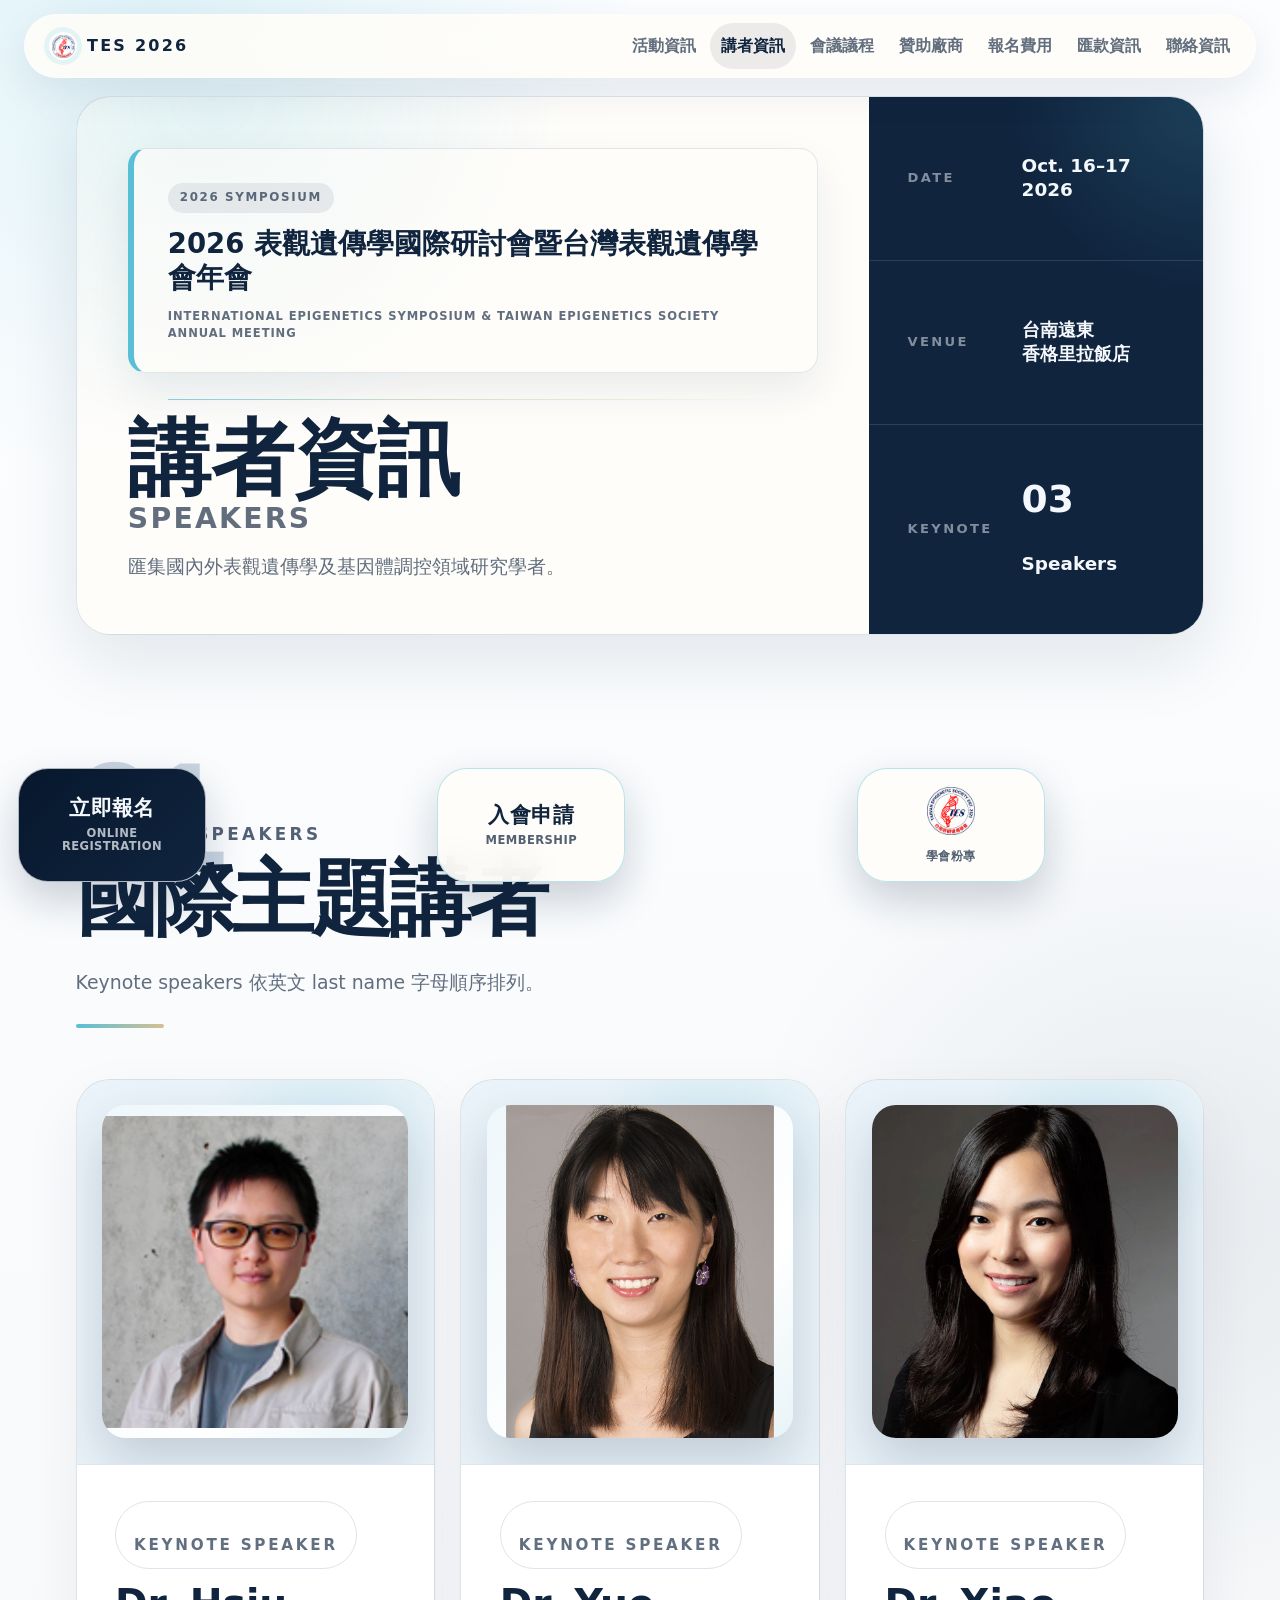
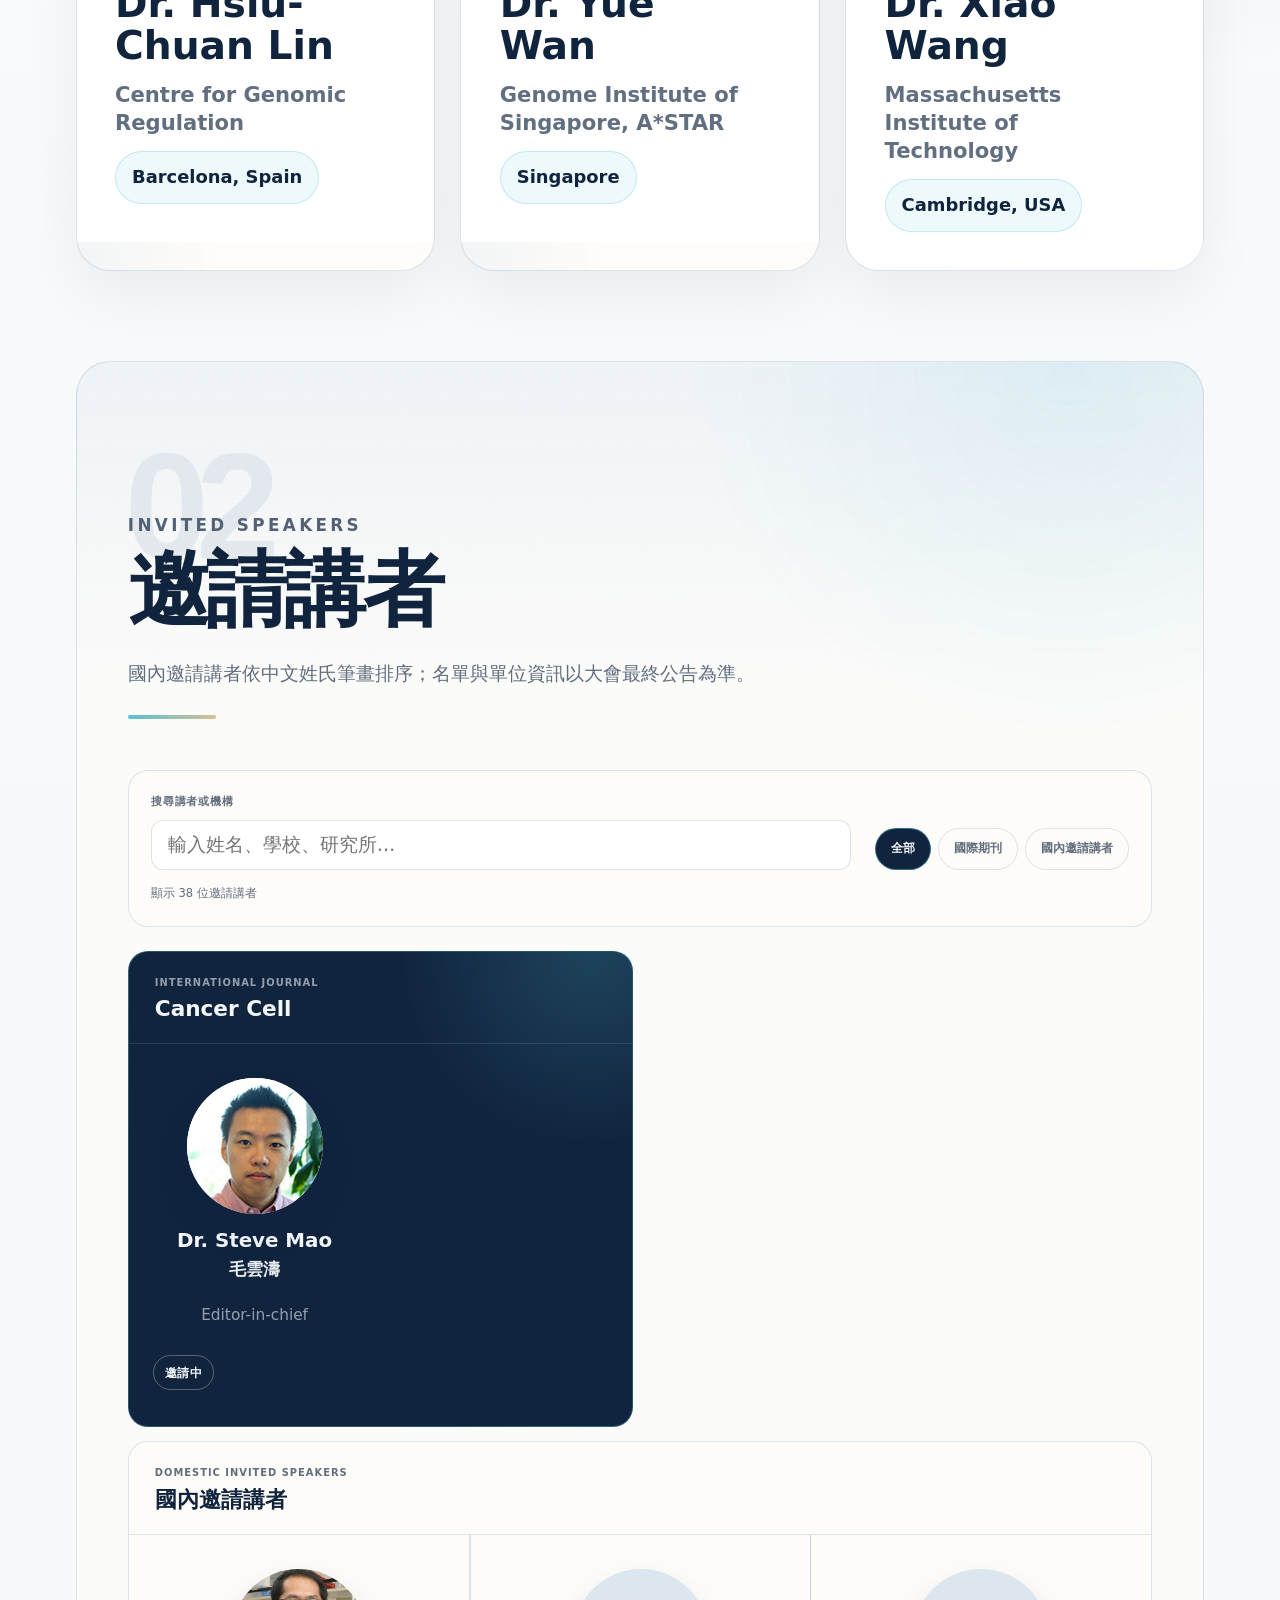
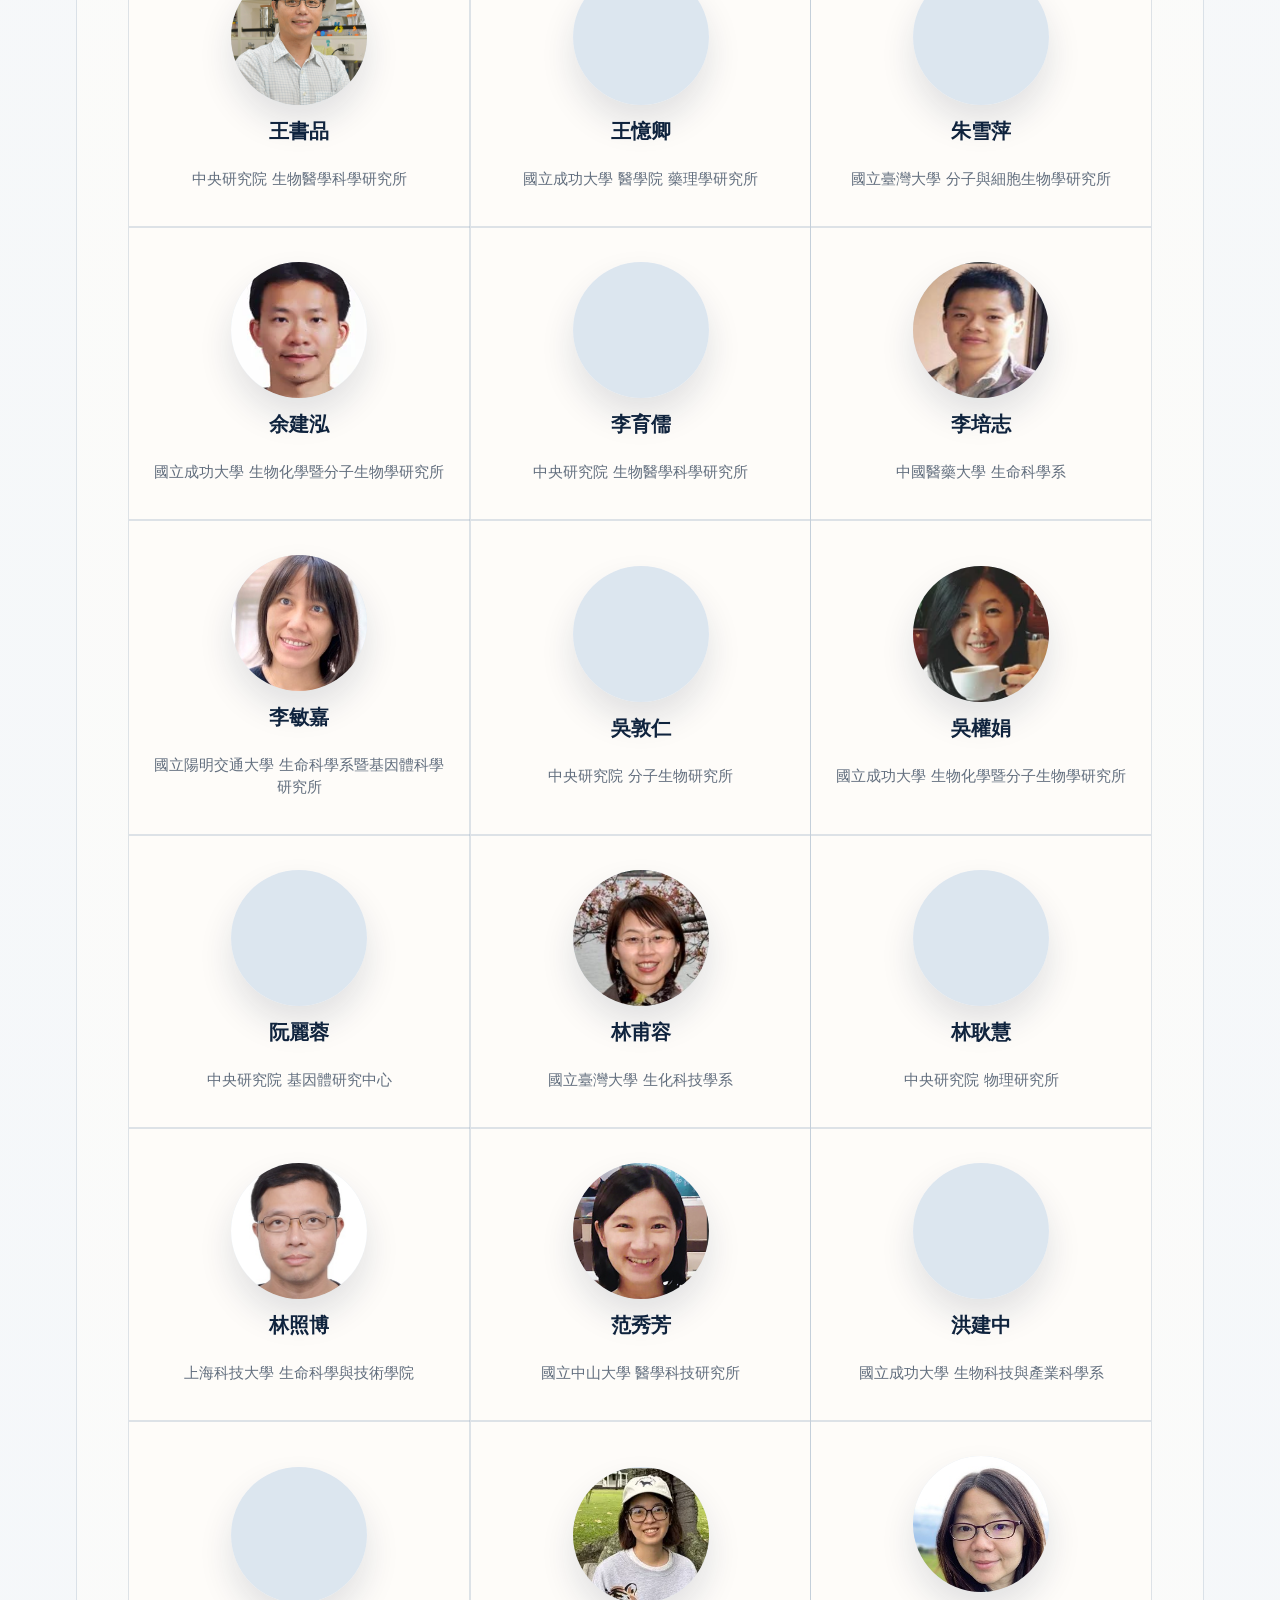
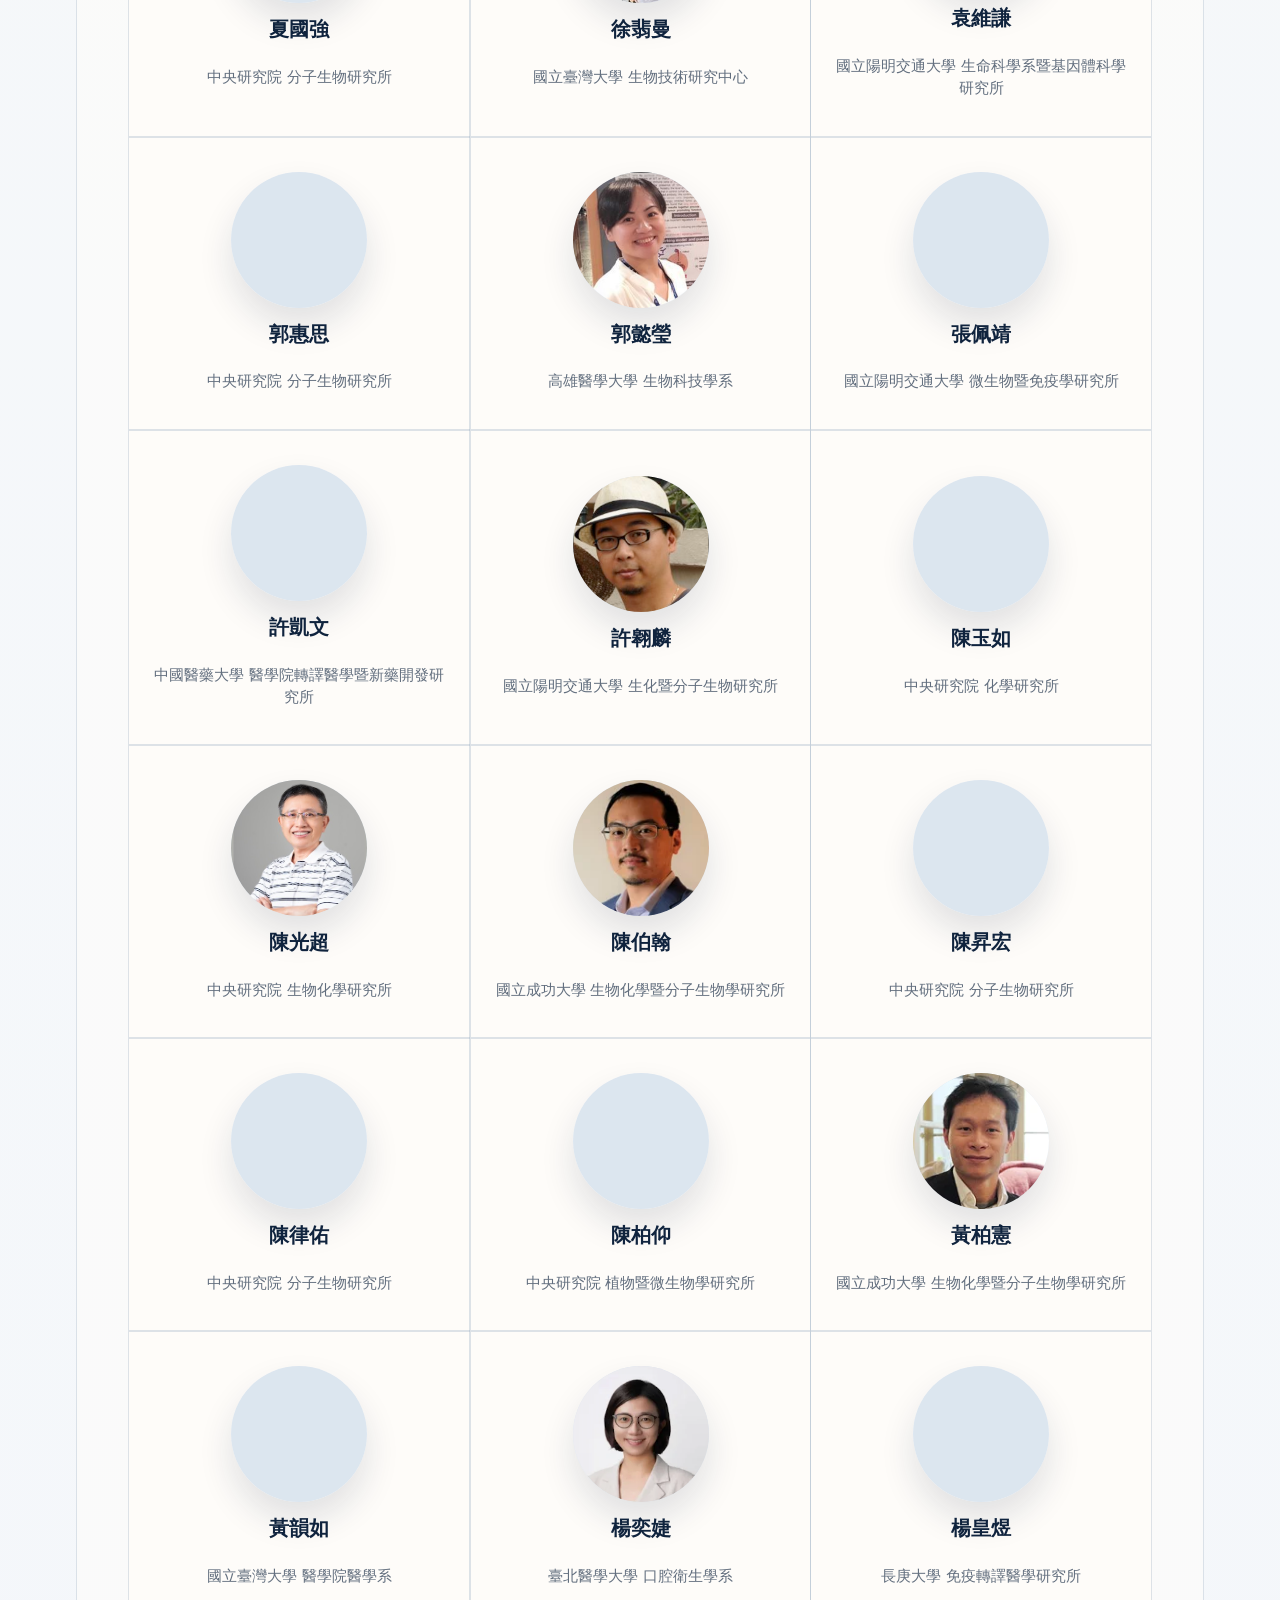
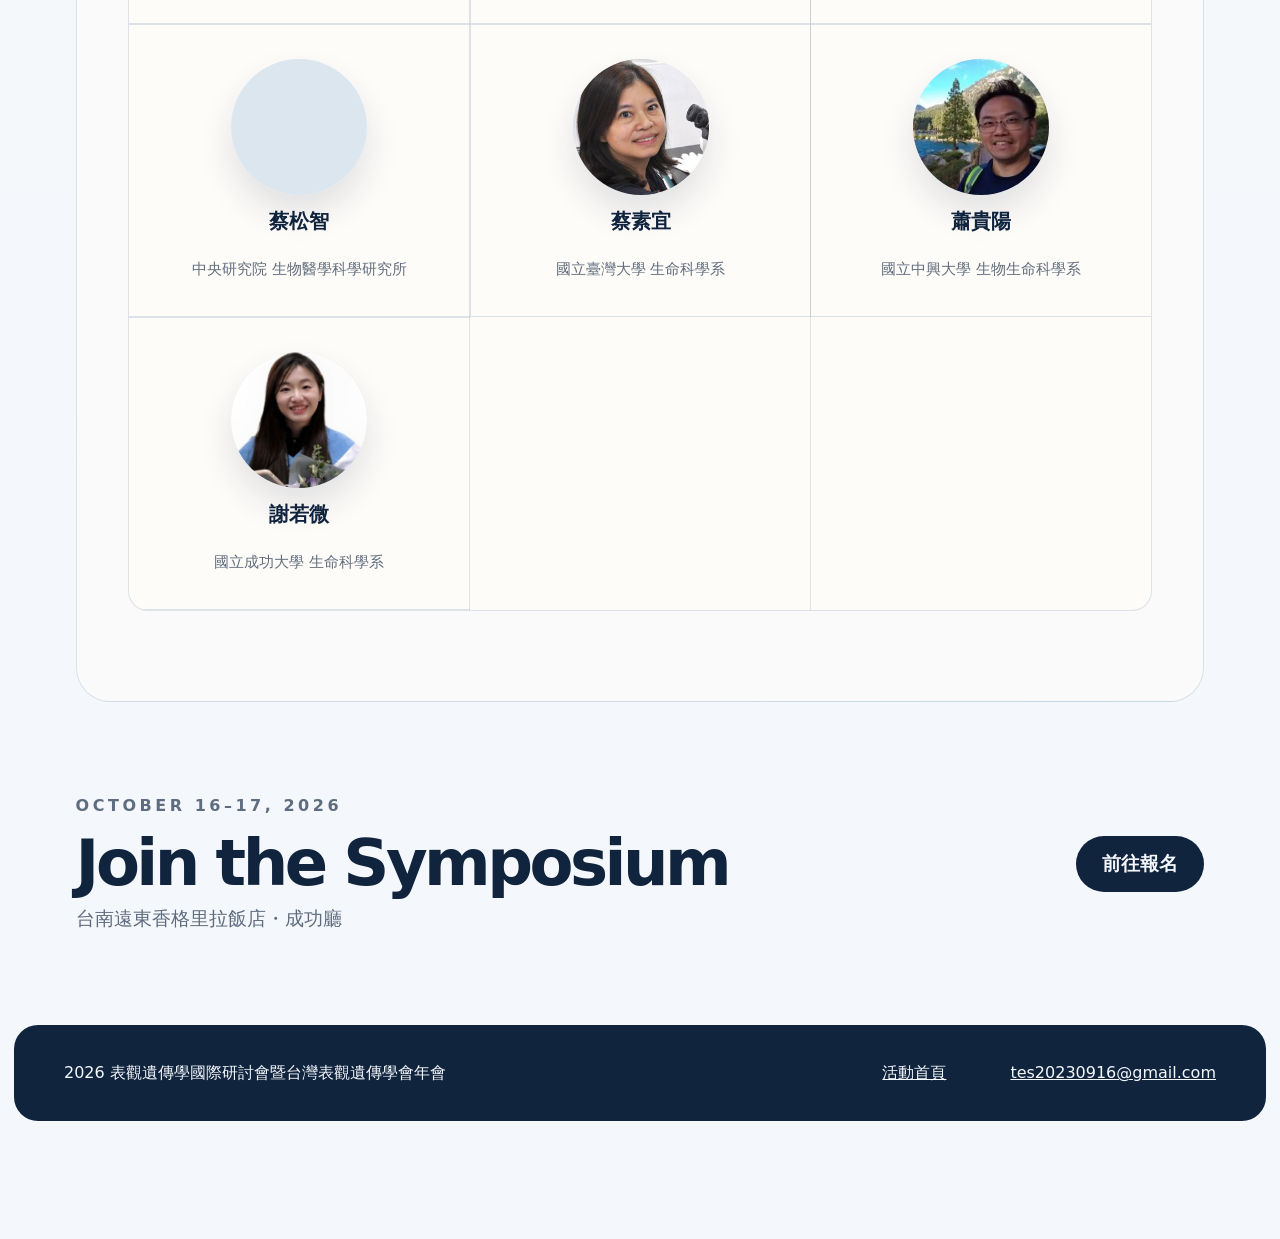
==== speakers.html @ ac3e4814 "Update symposium website content and navigation" ====
<!doctype html>
<html lang="zh-Hant">
  <head>
    <meta charset="utf-8">
    <meta name="viewport" content="width=device-width, initial-scale=1.0">
    <title>講者資訊｜2026 表觀遺傳學國際研討會</title>
    <meta name="description" content="2026 表觀遺傳學國際研討會暨台灣表觀遺傳學會年會 Keynote Speakers 與 Invited Speakers 名單。">
    <link rel="icon" type="image/png" href="assets/favicon.png">
    <link rel="stylesheet" href="styles.css?v=20260715-keynote-headroom">
  </head>
  <body class="speakers-page">
    <a class="skip-link" href="#mainContent">跳至主要內容</a>
    <header class="site-header">
      <a class="brand" href="index.html#home" aria-label="回到活動首頁">TES 2026</a>
      <button class="nav-toggle" type="button" aria-expanded="false" aria-controls="mainNav" aria-label="開啟導覽選單">選單</button>
      <nav class="main-nav" id="mainNav" aria-label="主要導覽">
        <a href="index.html#about">活動資訊</a>
        <a class="current-page" href="speakers.html" aria-current="page">講者資訊</a>
        <a href="index.html#program">會議議程</a>
        <a href="index.html#sponsors">贊助廠商</a>
        <a href="index.html#registration">報名費用</a>
        <a href="index.html#payment">匯款資訊</a>
        <a href="index.html#contact">聯絡資訊</a>
      </nav>
    </header>

    <nav class="floating-actions" aria-label="快速報名操作">
      <a class="floating-action primary" href="index.html#registrationForm">
        <span>立即報名</span>
        <small>Online Registration</small>
      </a>
      <a class="floating-action secondary" href="https://docs.google.com/forms/d/e/1FAIpQLScxBQUKGVQQGh0IkMHBp9uGEyiG6bbuo1hC9bVeczIrFh-U7w/viewform" target="_blank" rel="noopener noreferrer" data-open-new-page>
        <span>入會申請</span>
        <small>Membership</small>
      </a>
      <a class="floating-action logo-action" href="https://www.facebook.com/Epigenetics.and.Chromatin/" target="_blank" rel="noopener noreferrer" aria-label="前往台灣表觀遺傳學會 Facebook" data-open-new-page>
        <img src="assets/logos/tes-society-logo.png" alt="" loading="lazy" decoding="async">
        <small>學會粉專</small>
      </a>
    </nav>

    <main id="mainContent">
      <section class="speakers-hero">
        <div class="speakers-hero-title">
          <div class="speakers-event-name">
            <span class="event-year">2026 Symposium</span>
            <strong>2026 表觀遺傳學國際研討會暨台灣表觀遺傳學會年會</strong>
            <span class="event-english">International Epigenetics Symposium & Taiwan Epigenetics Society Annual Meeting</span>
          </div>
          <h1>講者資訊 <span>Speakers</span></h1>
          <p>匯集國內外表觀遺傳學及基因體調控領域研究學者。</p>
        </div>
        <dl class="speakers-hero-facts">
          <div>
            <dt>Date</dt>
            <dd>Oct. 16–17<br>2026</dd>
          </div>
          <div>
            <dt>Venue</dt>
            <dd>台南遠東<br>香格里拉飯店</dd>
          </div>
          <div>
            <dt>Keynote</dt>
            <dd><strong>03</strong><br>Speakers</dd>
          </div>
        </dl>
      </section>

      <section class="section keynote-section">
        <div class="section-heading" data-section="01">
          <p class="eyebrow">Keynote Speakers</p>
          <h2>國際主題講者</h2>
          <p>Keynote speakers 依英文 last name 字母順序排列。</p>
        </div>
        <div class="keynote-speaker-grid">
          <article class="keynote-speaker-card">
            <div class="keynote-speaker-visual">
              <span class="keynote-number">01</span>
              <span class="keynote-portrait">
                <img src="assets/speakers/hsiu-chuan-lin-crop.png" alt="Dr. Hsiu-Chuan Lin" loading="lazy" decoding="async" style="--avatar-position: 50% 50%; --avatar-zoom: 1; --avatar-shift-x: 0%; --avatar-shift-y: 0%;">
              </span>
            </div>
            <div class="speaker-card-content">
              <span class="speaker-type">Keynote Speaker</span>
              <h3 class="keynote-name"><span>Dr. Hsiu-Chuan Lin</span></h3>
              <p>Centre for Genomic Regulation</p>
              <span>Barcelona, Spain</span>
            </div>
          </article>
          <article class="keynote-speaker-card">
            <div class="keynote-speaker-visual">
              <span class="keynote-number">02</span>
              <span class="keynote-portrait">
                <img src="assets/speakers/wan-yue.png" alt="Dr. Yue Wan" loading="lazy" decoding="async" style="--avatar-position: 50% 42%; --avatar-zoom: 1.08; --avatar-shift-x: 0%; --avatar-shift-y: 0%;">
              </span>
            </div>
            <div class="speaker-card-content">
              <span class="speaker-type">Keynote Speaker</span>
              <h3 class="keynote-name"><span>Dr. Yue Wan</span></h3>
              <p>Genome Institute of Singapore, A*STAR</p>
              <span>Singapore</span>
            </div>
          </article>
          <article class="keynote-speaker-card">
            <div class="keynote-speaker-visual">
              <span class="keynote-number">03</span>
              <span class="keynote-portrait">
                <img src="assets/speakers/xiao-wang.png" alt="Dr. Xiao Wang" loading="lazy" decoding="async" style="--avatar-position: 50% 42%; --avatar-zoom: 1.1; --avatar-shift-x: 0%; --avatar-shift-y: 0%;">
              </span>
            </div>
            <div class="speaker-card-content">
              <span class="speaker-type">Keynote Speaker</span>
              <h3 class="keynote-name"><span>Dr. Xiao Wang</span></h3>
              <p>Massachusetts Institute of Technology</p>
              <span>Cambridge, USA</span>
            </div>
          </article>
        </div>
      </section>

      <section class="section invited-section">
        <div class="section-heading" data-section="02">
          <p class="eyebrow">Invited Speakers</p>
          <h2>邀請講者</h2>
          <p>國內邀請講者依中文姓氏筆畫排序；名單與單位資訊以大會最終公告為準。</p>
        </div>
        <div class="speaker-directory-tools">
          <label class="speaker-search">
            <span>搜尋講者或機構</span>
            <input type="search" id="speakerSearch" placeholder="輸入姓名、學校、研究所…" autocomplete="off">
          </label>
          <div class="speaker-filters" role="group" aria-label="依講者類型篩選">
            <button type="button" class="active" data-speaker-filter="all" aria-pressed="true">全部</button>
            <button type="button" data-speaker-filter="journal" aria-pressed="false">國際期刊</button>
            <button type="button" data-speaker-filter="domestic" aria-pressed="false">國內邀請講者</button>
          </div>
          <p class="speaker-results" id="speakerResults" role="status" aria-live="polite"></p>
        </div>
        <div class="speaker-directory" id="speakerDirectory">
          <article class="speaker-group speaker-group-featured" data-speaker-category="journal">
            <header><p>International Journal</p><h3>Cancer Cell</h3></header>
            <div class="speaker-directory-list">
              <div data-photo="assets/speakers/steve-mao.jpeg" data-photo-position="50% 40%" data-photo-zoom="1.12" data-photo-shift-x="0%" data-photo-shift-y="6%"><strong>Dr. Steve Mao<small>毛雲濤</small></strong><span>Editor-in-chief</span><em>邀請中</em></div>
            </div>
          </article>
          <article class="speaker-group speaker-group-wide domestic-speaker-group" data-speaker-category="domestic">
            <header><p>Domestic Invited Speakers</p><h3>國內邀請講者</h3></header>
            <div class="speaker-directory-list">
              <div data-photo="assets/speakers/wang-shu-pin.jpeg" data-photo-position="53% 50%" data-photo-zoom="1.82" data-photo-shift-x="1%" data-photo-shift-y="15%"><strong>王書品</strong><span>中央研究院 生物醫學科學研究所</span></div>
              <div data-photo="assets/speakers/wang-yi-ching.jpeg" data-photo-position="50% 40%" data-photo-zoom="1.25" data-photo-shift-x="0%" data-photo-shift-y="4%"><strong>王憶卿</strong><span>國立成功大學 醫學院 藥理學研究所</span></div>
              <div data-photo="assets/speakers/chu-hsueh-ping-crop.png" data-photo-position="50% 50%" data-photo-zoom="1" data-photo-shift-x="0%" data-photo-shift-y="0%"><strong>朱雪萍</strong><span>國立臺灣大學 分子與細胞生物學研究所</span></div>
              <div data-photo="assets/speakers/yu-chien-hung-crop.png" data-photo-position="50% 50%" data-photo-zoom="1.15" data-photo-shift-x="0%" data-photo-shift-y="0%"><strong>余建泓</strong><span>國立成功大學 生物化學暨分子生物學研究所</span></div>
              <div data-photo="assets/speakers/li-yu-ju.jpeg" data-photo-position="50% 46%" data-photo-zoom="1.08" data-photo-shift-x="0%" data-photo-shift-y="5%"><strong>李育儒</strong><span>中央研究院 生物醫學科學研究所</span></div>
              <div data-photo="assets/speakers/li-pei-chih-crop.png" data-photo-position="50% 50%" data-photo-zoom="1" data-photo-shift-x="0%" data-photo-shift-y="0%"><strong>李培志</strong><span>中國醫藥大學 生命科學系</span></div>
              <div data-photo="assets/speakers/li-min-chia.jpeg" data-photo-position="50% 43%" data-photo-zoom="1.12" data-photo-shift-x="0%" data-photo-shift-y="6%"><strong>李敏嘉</strong><span>國立陽明交通大學 生命科學系暨基因體科學研究所</span></div>
              <div data-photo="assets/speakers/wu-dunren.jpg" data-photo-position="47% 43%" data-photo-zoom="1.4" data-photo-shift-x="-2%" data-photo-shift-y="1%"><strong>吳敦仁</strong><span>中央研究院 分子生物研究所</span></div>
              <div data-photo="assets/speakers/wu-chuan-chuan.webp" data-photo-position="50% 42%" data-photo-zoom="1.16" data-photo-shift-x="0%" data-photo-shift-y="8%"><strong>吳權娟</strong><span>國立成功大學 生物化學暨分子生物學研究所</span></div>
              <div data-photo="assets/speakers/juan-li-jung.jpeg" data-photo-position="47% 31%" data-photo-zoom="1.55" data-photo-shift-x="1%" data-photo-shift-y="16%"><strong>阮麗蓉</strong><span>中央研究院 基因體研究中心</span></div>
              <div data-photo="assets/speakers/lin-fu-jung.png" data-photo-position="50% 39%" data-photo-zoom="1.16" data-photo-shift-x="0%" data-photo-shift-y="8%"><strong>林甫容</strong><span>國立臺灣大學 生化科技學系</span></div>
              <div data-photo="assets/speakers/lin-keng-hui.png" data-photo-position="54% 47%" data-photo-zoom="1.45" data-photo-shift-x="-2%" data-photo-shift-y="6%"><strong>林耿慧</strong><span>中央研究院 物理研究所</span></div>
              <div data-photo="assets/speakers/lin-chao-po.jpeg" data-photo-position="50% 28%" data-photo-zoom="1.06" data-photo-shift-x="0%" data-photo-shift-y="0%"><strong>林照博</strong><span>上海科技大學 生命科學與技術學院</span></div>
              <div data-photo="assets/speakers/fan-hsiu-fang-crop.png" data-photo-position="50% 50%" data-photo-zoom="1" data-photo-shift-x="0%" data-photo-shift-y="0%"><strong>范秀芳</strong><span>國立中山大學 醫學科技研究所</span></div>
              <div data-photo="assets/speakers/hung-chien-chung-crop.png" data-photo-position="50% 50%" data-photo-zoom="1" data-photo-shift-x="0%" data-photo-shift-y="0%"><strong>洪建中</strong><span>國立成功大學 生物科技與產業科學系</span></div>
              <div data-photo="assets/speakers/hsia-gwo-chiang.jpg" data-photo-position="44% 40%" data-photo-zoom="1.46" data-photo-shift-x="-3%" data-photo-shift-y="2%"><strong>夏國強</strong><span>中央研究院 分子生物研究所</span></div>
              <div data-photo="assets/speakers/hsu-fei-man.webp" data-photo-position="50% 35%" data-photo-zoom="1.22" data-photo-shift-x="0%" data-photo-shift-y="12%"><strong>徐翡曼</strong><span>國立臺灣大學 生物技術研究中心</span></div>
              <div data-photo="assets/speakers/yuan-wei-chien.jpeg" data-photo-position="50% 43%" data-photo-zoom="1.02" data-photo-shift-x="0%" data-photo-shift-y="0%"><strong>袁維謙</strong><span>國立陽明交通大學 生命科學系暨基因體科學研究所</span></div>
              <div data-photo="assets/speakers/kuo-huei-shu.jpg" data-photo-position="49% 41%" data-photo-zoom="1.5" data-photo-shift-x="-1%" data-photo-shift-y="2%"><strong>郭惠思</strong><span>中央研究院 分子生物研究所</span></div>
              <div data-photo="assets/speakers/kuo-yi-ying-crop.png" data-photo-position="50% 50%" data-photo-zoom="1" data-photo-shift-x="0%" data-photo-shift-y="0%"><strong>郭懿瑩</strong><span>高雄醫學大學 生物科技學系</span></div>
              <div data-photo="assets/speakers/chang-pei-ching-crop.png" data-photo-position="50% 50%" data-photo-zoom="1" data-photo-shift-x="0%" data-photo-shift-y="0%"><strong>張佩靖</strong><span>國立陽明交通大學 微生物暨免疫學研究所</span></div>
              <div data-photo="assets/speakers/hsu-kai-wen-crop.png" data-photo-position="50% 50%" data-photo-zoom="1" data-photo-shift-x="0%" data-photo-shift-y="0%"><strong>許凱文</strong><span>中國醫藥大學 醫學院轉譯醫學暨新藥開發研究所</span></div>
              <div data-photo="assets/speakers/hsu-ao-lin-crop.png" data-photo-position="50% 50%" data-photo-zoom="1" data-photo-shift-x="0%" data-photo-shift-y="0%"><strong>許翱麟</strong><span>國立陽明交通大學 生化暨分子生物研究所</span></div>
              <div data-photo="assets/speakers/chen-yu-ju-crop.png" data-photo-position="50% 50%" data-photo-zoom="1.12" data-photo-shift-x="0%" data-photo-shift-y="0%"><strong>陳玉如</strong><span>中央研究院 化學研究所</span></div>
              <div data-photo="assets/speakers/chen-kuang-chao-avatar.jpeg" data-photo-position="50% 50%" data-photo-zoom="1.45" data-photo-shift-x="0%" data-photo-shift-y="18%"><strong>陳光超</strong><span>中央研究院 生物化學研究所</span></div>
              <div data-photo="assets/speakers/chen-po-han-crop.png" data-photo-position="50% 50%" data-photo-zoom="1" data-photo-shift-x="0%" data-photo-shift-y="0%"><strong>陳伯翰</strong><span>國立成功大學 生物化學暨分子生物學研究所</span></div>
              <div data-photo="assets/speakers/chen-sheng-hong.jpg" data-photo-position="50% 50%" data-photo-zoom="1.42" data-photo-shift-x="0%" data-photo-shift-y="-10%"><strong>陳昇宏</strong><span>中央研究院 分子生物研究所</span></div>
              <div data-photo="assets/speakers/chen-liu-yow.jpg" data-photo-position="64% 42%" data-photo-zoom="1.6" data-photo-shift-x="0%" data-photo-shift-y="2%"><strong>陳律佑</strong><span>中央研究院 分子生物研究所</span></div>
              <div data-photo="assets/speakers/chen-po-yang.jpeg" data-photo-position="50% 44%" data-photo-zoom="1.12" data-photo-shift-x="0%" data-photo-shift-y="5%"><strong>陳柏仰</strong><span>中央研究院 植物暨微生物學研究所</span></div>
              <div data-photo="assets/speakers/huang-po-hsien-crop.png" data-photo-position="50% 50%" data-photo-zoom="1" data-photo-shift-x="0%" data-photo-shift-y="0%"><strong>黃柏憲</strong><span>國立成功大學 生物化學暨分子生物學研究所</span></div>
              <div data-photo="assets/speakers/huang-yun-ru.jpeg" data-photo-position="50% 43%" data-photo-zoom="1.32" data-photo-shift-x="0%" data-photo-shift-y="5%"><strong>黃韻如</strong><span>國立臺灣大學 醫學院醫學系</span></div>
              <div data-photo="assets/speakers/yang-yi-chieh-crop.png" data-photo-position="50% 50%" data-photo-zoom="1" data-photo-shift-x="0%" data-photo-shift-y="0%"><strong>楊奕婕</strong><span>臺北醫學大學 口腔衛生學系</span></div>
              <div data-photo="assets/speakers/yang-huang-yu-crop.png" data-photo-position="50% 50%" data-photo-zoom="1" data-photo-shift-x="0%" data-photo-shift-y="0%"><strong>楊皇煜</strong><span>長庚大學 免疫轉譯醫學研究所</span></div>
              <div data-photo="assets/speakers/tsai-sung-chih.jpeg" data-photo-position="50% 50%" data-photo-zoom="1.14" data-photo-shift-x="0%" data-photo-shift-y="0%"><strong>蔡松智</strong><span>中央研究院 生物醫學科學研究所</span></div>
              <div data-photo="assets/speakers/tsai-su-i.jpeg" data-photo-position="42% 38%" data-photo-zoom="1.28" data-photo-shift-x="5%" data-photo-shift-y="8%"><strong>蔡素宜</strong><span>國立臺灣大學 生命科學系</span></div>
              <div data-photo="assets/speakers/hsiao-kuei-yang.avif" data-photo-position="50% 50%" data-photo-zoom="1.14" data-photo-shift-x="0%" data-photo-shift-y="0%"><strong>蕭貴陽</strong><span>國立中興大學 生物生命科學系</span></div>
              <div data-photo="assets/speakers/hsieh-jo-wei.png" data-photo-position="50% 42%" data-photo-zoom="1.08" data-photo-shift-x="0%" data-photo-shift-y="0%"><strong>謝若微</strong><span>國立成功大學 生命科學系</span></div>
            </div>
          </article>
        </div>
      </section>

      <section class="speakers-cta">
        <div>
          <p class="eyebrow">October 16–17, 2026</p>
          <h2>Join the Symposium</h2>
          <p>台南遠東香格里拉飯店・成功廳</p>
        </div>
        <a class="button" href="index.html#register">前往報名</a>
      </section>

</main>

    <button class="back-to-top" type="button" aria-label="回到頁面頂端" title="回到頂端">
      <span aria-hidden="true">↑</span>
    </button>

    <footer class="site-footer">
      <p>2026 表觀遺傳學國際研討會暨台灣表觀遺傳學會年會</p>
      <div>
        <a href="index.html">活動首頁</a>
        <a href="mailto:tes20230916@gmail.com">tes20230916@gmail.com</a>
      </div>
    </footer>
    <script src="script.js?v=20260710-home-entry-top"></script>
  </body>
</html>
---- styles.css ----
:root {
  color-scheme: light;
  --ink: #10243e;
  --sand: #e8eef5;
  --mist: #d7e1ec;
  --paper: #f4f7fb;
  --surface: #ffffff;
  --white: #fff;
  --muted: rgba(16, 36, 62, 0.66);
  --line: rgba(16, 36, 62, 0.13);
  --soft-line: rgba(133, 158, 184, 0.28);
  --cyan: #58bfd6;
  --gold: #8fb6c8;
  --shadow: 0 24px 70px rgba(16, 36, 62, 0.1);
  --radius-lg: 34px;
  --radius-md: 22px;
  --page: min(1240px, calc(100% - 48px));
}

* {
  box-sizing: border-box;
}

html {
  scroll-behavior: smooth;
}

body {
  margin: 0;
  overflow-x: hidden;
  background:
    radial-gradient(circle at 12% 0%, rgba(88, 191, 214, 0.18), transparent 30rem),
    radial-gradient(circle at 92% 16%, rgba(16, 36, 62, 0.08), transparent 28rem),
    linear-gradient(180deg, #fbfdff 0%, #f6f8f9 34%, var(--paper) 100%);
  color: var(--ink);
  font-family: "Noto Sans TC", "PingFang TC", "Microsoft JhengHei", system-ui, sans-serif;
  font-size: clamp(1.08rem, 0.98vw, 1.18rem);
  line-height: 1.65;
}

.skip-link {
  position: fixed;
  top: 8px;
  left: 8px;
  z-index: 100;
  padding: 10px 16px;
  border-radius: 999px;
  background: var(--ink);
  color: var(--paper);
  font-weight: 800;
  text-decoration: none;
  transform: translateY(-150%);
}

.skip-link:focus {
  transform: translateY(0);
}

a {
  color: inherit;
}

a:focus-visible,
button:focus-visible,
input:focus-visible,
textarea:focus-visible {
  outline: 3px solid rgba(88, 191, 214, 0.48);
  outline-offset: 3px;
}

img {
  max-width: 100%;
}

h1,
h2,
h3,
h4,
p {
  margin-top: 0;
}

.site-header {
  position: sticky;
  top: 14px;
  z-index: 20;
  display: flex;
  align-items: center;
  justify-content: space-between;
  width: var(--page);
  min-height: 64px;
  margin: 14px auto 18px;
  padding: 0 14px 0 24px;
  border: 1px solid rgba(255, 253, 249, 0.82);
  border-radius: 999px;
  background: rgba(255, 253, 249, 0.86);
  box-shadow: 0 14px 38px rgba(16, 36, 62, 0.08);
  backdrop-filter: blur(20px);
}

.brand {
  display: inline-flex;
  align-items: center;
  gap: 10px;
  color: var(--ink);
  font-size: 0.9rem;
  font-weight: 900;
  letter-spacing: 0.14em;
  text-decoration: none;
}

.brand::before {
  width: 28px;
  height: 28px;
  border-radius: 50%;
  background: #fff url("assets/logos/tes-society-logo.png") center / 82% auto no-repeat;
  content: "";
  box-shadow: 0 0 0 5px rgba(88, 191, 214, 0.14);
}

.main-nav {
  display: flex;
  align-items: center;
  gap: 3px;
}

.main-nav a {
  padding: 9px 11px;
  border-radius: 999px;
  color: var(--muted);
  font-size: 0.82rem;
  font-weight: 700;
  text-decoration: none;
  transition: background 160ms ease, color 160ms ease;
}

.main-nav a:hover {
  background: rgba(88, 191, 214, 0.12);
  color: var(--ink);
}

.main-nav a.current-page,
.main-nav a.current-section {
  background: rgba(16, 36, 62, 0.08);
  color: var(--ink);
}

.main-nav a.nav-cta {
  padding-right: 18px;
  padding-left: 18px;
  background: var(--ink);
  color: var(--paper);
  box-shadow: inset 0 0 0 1px rgba(88, 191, 214, 0.18);
}

.nav-toggle {
  display: none;
}

.floating-actions {
  position: fixed;
  top: 50%;
  right: max(18px, env(safe-area-inset-right));
  z-index: 24;
  display: grid;
  gap: 12px;
  transform: translateY(-50%);
}

.floating-action {
  display: flex;
  width: 152px;
  min-height: 76px;
  padding: 15px 18px;
  border: 1px solid rgba(244, 247, 251, 0.7);
  border-radius: 24px;
  box-shadow: 0 18px 42px rgba(16, 36, 62, 0.2);
  flex-direction: column;
  justify-content: center;
  text-decoration: none;
  transition: transform 160ms ease, box-shadow 160ms ease, background 160ms ease;
}

.floating-action span {
  display: block;
  font-size: 1.18rem;
  font-weight: 900;
  letter-spacing: 0.02em;
  line-height: 1.15;
}

.floating-action small {
  display: block;
  margin-top: 5px;
  font-size: 0.62rem;
  font-weight: 800;
  letter-spacing: 0.1em;
  line-height: 1.2;
  text-transform: uppercase;
  opacity: 0.72;
}

.floating-action.primary {
  background: linear-gradient(135deg, #07182d, var(--ink));
  color: var(--paper);
}

.floating-action.secondary {
  border-color: rgba(88, 191, 214, 0.42);
  background: rgba(255, 253, 249, 0.92);
  color: var(--ink);
  backdrop-filter: blur(16px);
}

.floating-action.logo-action {
  align-items: center;
  min-height: 86px;
  border-color: rgba(88, 191, 214, 0.42);
  background: rgba(255, 253, 249, 0.94);
  color: var(--ink);
  backdrop-filter: blur(16px);
}

.floating-action.logo-action img {
  display: block;
  width: 48px;
  height: 48px;
  object-fit: contain;
}

.floating-action.logo-action small {
  margin-top: 7px;
  letter-spacing: 0.08em;
}

.floating-action:hover {
  box-shadow: 0 22px 54px rgba(16, 36, 62, 0.24);
  transform: translateX(-3px);
}

/* Readability scale for attendees: keep labels and supporting text comfortably legible. */
.brand {
  font-size: clamp(1rem, 0.95vw, 1.18rem);
}

.main-nav a {
  font-size: clamp(0.95rem, 0.86vw, 1.05rem);
}

.floating-action span {
  font-size: clamp(1.35rem, 1.35vw, 1.7rem);
}

.floating-action small {
  font-size: clamp(0.78rem, 0.78vw, 0.9rem);
}

.eyebrow,
.section-heading > p:last-child,
.event-copy p,
.venue-card p,
.fee-card p,
.bank-details p,
.transfer-instructions p,
.contact-identity p,
.form-section-note,
.payment-confirmation-note,
.speaker-card-content p,
.speaker-directory-list span,
.speaker-results,
.university-order-note {
  font-size: max(1rem, 1em);
}

.section-heading h2 {
  font-size: clamp(3.1rem, 5.6vw, 5.8rem);
}

.choice-card small,
.form-field span,
.inline-choices label,
.diet-choices label,
.position-choices label,
.speaker-search span,
.speaker-filters button,
.speaker-type,
.contact-people dt,
.contact-methods span {
  font-size: clamp(0.95rem, 0.82vw, 1.08rem);
}

.choice-card strong {
  font-size: clamp(1.55rem, 2vw, 2.15rem);
}

.form-field input,
.form-field textarea,
.speaker-search input {
  font-size: 1.05rem;
}

.keynote-speaker-card .speaker-card-content h3 {
  font-size: clamp(1.75rem, 2.35vw, 2.25rem);
}

.keynote-speaker-card .speaker-card-content h3 small {
  font-size: 0.72em;
}

.speaker-directory-list strong {
  font-size: clamp(1.25rem, 1.4vw, 1.55rem);
}

.back-to-top {
  position: fixed;
  right: 32px;
  bottom: 24px;
  z-index: 18;
  display: grid;
  width: 48px;
  height: 48px;
  padding: 0;
  border: 1px solid rgba(244, 247, 251, 0.62);
  border-radius: 50%;
  background: rgba(16, 36, 62, 0.92);
  box-shadow: 0 14px 36px rgba(16, 36, 62, 0.18);
  color: var(--paper);
  cursor: pointer;
  font: inherit;
  font-size: 1.25rem;
  place-items: center;
  opacity: 0;
  pointer-events: none;
  transform: translateY(12px);
  visibility: hidden;
  transition: opacity 160ms ease, transform 160ms ease, background 160ms ease, visibility 160ms;
}

.back-to-top:hover {
  background: #07182d;
}

.back-to-top.visible {
  opacity: 1;
  pointer-events: auto;
  transform: translateY(0);
  visibility: visible;
}

.hero {
  position: relative;
  width: min(1320px, calc(100% - 28px));
  margin: 0 auto;
  overflow: hidden;
  border-radius: var(--radius-lg);
  background: linear-gradient(135deg, var(--surface), var(--sand));
  box-shadow: var(--shadow);
}

.hero::after {
  position: absolute;
  inset: 0;
  border: 1px solid rgba(255, 253, 249, 0.54);
  border-radius: inherit;
  content: "";
  pointer-events: none;
}

.hero img {
  display: block;
  width: 100%;
  height: auto;
}

.event-strip {
  display: grid;
  grid-template-columns: 1.22fr 1fr 0.82fr;
  width: min(1180px, calc(100% - 48px));
  margin: 26px auto 0;
  overflow: hidden;
  border: 1px solid rgba(88, 191, 214, 0.22);
  border-radius: 28px;
  background:
    radial-gradient(circle at 100% 0%, rgba(88, 191, 214, 0.24), transparent 20rem),
    linear-gradient(135deg, #07182d, var(--ink));
  box-shadow: 0 22px 55px rgba(16, 36, 62, 0.16);
  backdrop-filter: blur(14px);
  color: var(--paper);
}

.event-strip div {
  min-height: 112px;
  padding: 25px 28px;
  border-left: 1px solid rgba(255, 253, 249, 0.16);
}

.event-strip div:first-child {
  border-left: 0;
}

.event-strip span,
.info-card > span {
  display: block;
  margin-bottom: 8px;
  color: var(--muted);
  font-size: 0.7rem;
  font-weight: 900;
  letter-spacing: 0.18em;
}

.event-strip span {
  color: rgba(88, 191, 214, 0.84);
}

.event-strip strong {
  display: block;
  font-size: 1rem;
  line-height: 1.55;
}

.section {
  width: var(--page);
  margin: 0 auto;
  padding: 126px 0;
  scroll-margin-top: 92px;
}

.intro-section {
  width: min(1760px, calc(100% - 32px));
  margin-top: 74px;
  padding: clamp(54px, 4vw, 78px) clamp(34px, 4vw, 72px);
  overflow: hidden;
  border: 1px solid rgba(88, 191, 214, 0.18);
  border-radius: var(--radius-lg);
  background:
    radial-gradient(circle at 88% 0%, rgba(88, 191, 214, 0.18), transparent 26rem),
    linear-gradient(135deg, #07182d 0%, var(--ink) 58%, #183455 100%);
  box-shadow: 0 26px 70px rgba(16, 36, 62, 0.15);
  color: var(--paper);
}

.intro-section .section-heading::before {
  color: rgba(88, 191, 214, 0.12);
}

.intro-section .eyebrow,
.intro-section .section-heading > p:last-child {
  color: rgba(244, 247, 251, 0.66);
}

.section-heading {
  position: relative;
  max-width: 850px;
  margin-bottom: 54px;
  padding-top: 22px;
}

.section-heading::after {
  display: block;
  width: 76px;
  height: 3px;
  margin-top: 22px;
  border-radius: 999px;
  background: linear-gradient(90deg, var(--cyan), rgba(200, 169, 106, 0.72));
  content: "";
}

.section-heading::before {
  position: absolute;
  top: -45px;
  left: -4px;
  z-index: -1;
  color: rgba(133, 158, 184, 0.48);
  content: attr(data-section);
  font-family: Arial, sans-serif;
  font-size: clamp(6rem, 13vw, 11rem);
  font-weight: 900;
  letter-spacing: -0.09em;
  line-height: 1;
}

.eyebrow {
  margin: 0 0 12px;
  color: var(--muted);
  font-size: 0.7rem;
  font-weight: 900;
  letter-spacing: 0.22em;
  text-transform: uppercase;
}

h1,
.section-heading h2,
.register-band h2 {
  margin-bottom: 18px;
  font-size: clamp(2.45rem, 5.2vw, 5.4rem);
  font-weight: 800;
  letter-spacing: -0.055em;
  line-height: 1.06;
}

.section-heading h2,
.register-band h2 {
  font-size: clamp(2.4rem, 4.7vw, 4.9rem);
}

.section-heading > p:last-child {
  max-width: 640px;
  color: var(--muted);
}

.about-layout {
  display: grid;
  grid-template-columns: minmax(0, 1.12fr) minmax(360px, 0.88fr);
  gap: clamp(22px, 2.2vw, 34px);
  align-items: stretch;
}

.organizer-only-layout {
  display: block;
}

.event-copy,
.institution-panel,
.venue-card {
  position: relative;
  overflow: hidden;
  border: 1px solid rgba(255, 255, 255, 0.18);
  border-radius: 30px;
}

.event-copy {
  display: flex;
  min-height: clamp(390px, 38vw, 520px);
  padding: clamp(34px, 4vw, 58px);
  background:
    radial-gradient(circle at 18% 18%, rgba(88, 191, 214, 0.16), transparent 15rem),
    linear-gradient(180deg, rgba(255, 255, 255, 0.08), rgba(255, 255, 255, 0.02)),
    rgba(255, 255, 255, 0.03);
  flex-direction: column;
  justify-content: center;
}

.event-copy::before {
  position: absolute;
  top: 28px;
  right: 32px;
  color: rgba(88, 191, 214, 0.2);
  content: "2026";
  font-family: Arial, sans-serif;
  font-size: clamp(5rem, 12vw, 10rem);
  font-weight: 900;
  letter-spacing: -0.1em;
  line-height: 0.8;
}

.event-copy > * {
  position: relative;
  z-index: 1;
}

.event-copy h1 {
  max-width: 980px;
  margin-bottom: 20px;
  color: var(--paper);
  font-size: clamp(3.2rem, 6.1vw, 5.25rem);
  letter-spacing: -0.072em;
  line-height: 0.98;
  text-wrap: balance;
}

.event-copy > p:last-child {
  max-width: 600px;
  margin: 0;
  color: rgba(244, 247, 251, 0.72);
  font-size: clamp(1rem, 1.25vw, 1.18rem);
  line-height: 1.6;
}

.event-copy-tags {
  display: flex;
  flex-wrap: wrap;
  gap: 8px;
  margin-top: 28px;
}

.event-copy-tags span {
  padding: 7px 12px;
  border: 1px solid rgba(88, 191, 214, 0.32);
  border-radius: 999px;
  background: rgba(255, 255, 255, 0.07);
  color: rgba(244, 247, 251, 0.78);
  font-size: 0.68rem;
  font-weight: 900;
  letter-spacing: 0.08em;
  text-transform: uppercase;
}

.about-metrics {
  display: grid;
  grid-template-columns: repeat(3, minmax(0, 1fr));
  gap: 16px;
  grid-column: 1 / -1;
  grid-row: 2;
}

.about-metrics article {
  min-height: 150px;
  padding: clamp(22px, 2.4vw, 30px);
  border: 1px solid rgba(88, 191, 214, 0.2);
  border-radius: 22px;
  background: rgba(255, 255, 255, 0.08);
  min-width: 0;
}

.about-metrics span,
.venue-card > span,
.institution-block > p {
  display: block;
  margin-bottom: 12px;
  color: rgba(88, 191, 214, 0.88);
  font-size: 0.68rem;
  font-weight: 900;
  letter-spacing: 0.18em;
  text-transform: uppercase;
}

.about-metrics strong {
  display: block;
  color: var(--paper);
  font-family: Arial, sans-serif;
  font-size: clamp(2rem, 3.2vw, 3.1rem);
  font-weight: 900;
  letter-spacing: -0.07em;
  line-height: 0.95;
  overflow-wrap: anywhere;
}

.about-metrics small {
  display: block;
  margin-top: 10px;
  color: rgba(244, 247, 251, 0.62);
  font-size: 0.76rem;
}

.institution-panel {
  display: grid;
  align-content: start;
  gap: 24px;
  padding: clamp(24px, 3vw, 34px);
  background: rgba(255, 255, 255, 0.94);
  box-shadow: 0 18px 48px rgba(0, 0, 0, 0.12);
  color: var(--ink);
  grid-column: 2;
  grid-row: 1;
}

.organizer-only-layout .institution-panel {
  grid-column: auto;
  grid-row: auto;
}

.institution-panel .organization-list {
  grid-template-columns: 1fr;
}

.institution-block + .institution-block {
  padding-top: 22px;
  border-top: 1px solid rgba(16, 36, 62, 0.1);
}

.institution-block > p {
  color: rgba(16, 36, 62, 0.48);
}

.venue-card {
  display: grid;
  align-content: end;
  min-height: 210px;
  padding: clamp(28px, 4vw, 40px);
  background:
    radial-gradient(circle at 92% 0%, rgba(88, 191, 214, 0.18), transparent 15rem),
    rgba(255, 255, 255, 0.08);
  grid-column: 1 / -1;
  grid-row: 3;
}

.venue-card h2 {
  max-width: 620px;
  margin: 0 0 12px;
  color: var(--paper);
  font-size: clamp(1.8rem, 3vw, 2.65rem);
  letter-spacing: -0.04em;
  line-height: 1.15;
}

.venue-card p {
  margin: 0;
  color: rgba(244, 247, 251, 0.66);
}

.venue-card .text-link {
  color: var(--paper);
  justify-self: start;
}

.organization-list {
  display: grid;
  gap: 14px;
  margin: 30px 0 0;
  padding: 0;
  list-style: none;
}

.organization-rail {
  gap: 12px;
  margin-top: 0;
}

.organization-item {
  display: grid;
  align-items: center;
  grid-template-columns: 68px minmax(0, 1fr);
  gap: 16px;
  min-height: 92px;
  padding: 12px 14px;
  border: 1px solid rgba(16, 36, 62, 0.09);
  border-radius: 22px;
  background:
    linear-gradient(135deg, rgba(255, 255, 255, 0.92), rgba(244, 247, 251, 0.72));
  box-shadow: 0 12px 30px rgba(16, 36, 62, 0.05);
}

.organization-item:last-child {
  border-bottom: 1px solid rgba(16, 36, 62, 0.08);
}

.organization-logo {
  display: flex;
  align-items: center;
  justify-content: center;
  width: 68px;
  height: 62px;
  border-radius: 18px;
  background: #fff;
  box-shadow: inset 0 0 0 1px rgba(16, 36, 62, 0.04);
}

.organization-logo img {
  display: block;
  width: 46px;
  height: 46px;
  object-fit: contain;
}

.organization-logo-wide img {
  width: 64px;
  height: auto;
  max-height: 42px;
}

.organization-logo-pair {
  gap: 3px;
}

.organization-logo-pair img {
  width: 29px;
  height: 29px;
}

.organization-name {
  color: var(--ink);
  font-size: clamp(0.96rem, 0.98vw, 1.1rem);
  font-weight: 800;
  line-height: 1.35;
}

.organization-name small {
  display: block;
  margin-top: 4px;
  color: var(--muted);
  font-size: 0.88em;
  font-weight: 700;
  line-height: 1.45;
}

.text-link {
  display: inline-flex;
  margin-top: 18px;
  padding-bottom: 3px;
  border-bottom: 1px solid currentColor;
  font-weight: 800;
  text-decoration: none;
}

.program-section {
  width: min(1680px, calc(100% - 220px));
  padding: clamp(104px, 6.8vw, 132px) clamp(34px, 4.8vw, 88px);
  overflow: visible;
  border-radius: var(--radius-lg);
  background:
    radial-gradient(circle at 84% 0%, rgba(88, 191, 214, 0.13), transparent 24rem),
    linear-gradient(180deg, rgba(217, 228, 239, 0.38), transparent 320px),
    rgba(255, 253, 249, 0.54);
  color: var(--ink);
}

.program-section .section-heading::before {
  top: -56px;
  left: -4px;
  z-index: -1;
  color: rgba(133, 158, 184, 0.36);
  font-size: clamp(6rem, 13vw, 11rem);
}

.program-section .section-heading > * {
  position: relative;
  z-index: 1;
}

.program-section .eyebrow,
.program-section .section-heading > p:last-child,
.program-note {
  color: var(--muted);
}

.program-status {
  display: inline-flex;
  align-items: center;
  width: fit-content;
  margin: -18px 0 18px;
  padding: 8px 16px;
  border: 1px solid rgba(88, 191, 214, 0.42);
  border-radius: 999px;
  background: rgba(88, 191, 214, 0.13);
  color: var(--ink);
  font-size: 0.78rem;
  font-weight: 900;
  letter-spacing: 0.12em;
  text-transform: uppercase;
}

.program-days {
  display: grid;
  grid-template-columns: repeat(2, minmax(0, 1fr));
  gap: clamp(22px, 2.2vw, 36px);
}

.program-day {
  overflow: hidden;
  border: 1px solid rgba(255, 253, 249, 0.16);
  border-radius: 24px;
  background: rgba(255, 253, 249, 0.94);
  color: var(--ink);
}

.program-day > header {
  display: flex;
  align-items: flex-end;
  justify-content: space-between;
  min-height: clamp(138px, 10vw, 176px);
  padding: clamp(28px, 2.4vw, 42px);
  background: var(--sand);
}

.program-day > header p {
  margin: 0;
  font-size: 0.72rem;
  font-weight: 900;
  letter-spacing: 0.18em;
  text-transform: uppercase;
}

.program-day > header h3 {
  max-width: 360px;
  margin: 0;
  font-size: clamp(1.45rem, 1.45vw, 2rem);
  letter-spacing: -0.025em;
  line-height: 1.25;
  text-align: right;
}

.program-list {
  --program-list-pad: clamp(26px, 2vw, 34px);
  padding: 10px var(--program-list-pad) 22px;
}

.program-item {
  display: grid;
  grid-template-columns: clamp(118px, 8vw, 148px) minmax(0, 1fr);
  gap: clamp(18px, 1.8vw, 28px);
  padding: clamp(20px, 1.7vw, 28px) 0;
  border-bottom: 1px solid var(--soft-line);
}

.program-item:last-child {
  border-bottom: 0;
}

.program-item time {
  font-size: clamp(0.8rem, 0.74vw, 0.94rem);
  font-weight: 900;
  letter-spacing: -0.02em;
  white-space: nowrap;
}

.program-item h4 {
  margin: 0 0 3px;
  font-size: clamp(1rem, 0.9vw, 1.16rem);
  line-height: 1.4;
}

.program-item p {
  margin: 0;
  color: var(--muted);
  font-size: clamp(0.84rem, 0.78vw, 0.98rem);
  line-height: 1.55;
}

.program-item.keynote,
.program-item.parallel {
  margin-top: 0;
  margin-bottom: 0;
  margin-right: calc(-1 * var(--program-list-pad));
  margin-left: calc(-1 * var(--program-list-pad));
  padding-right: var(--program-list-pad);
  padding-left: var(--program-list-pad);
  background: rgba(217, 228, 239, 0.45);
}

.program-item.parallel {
  background: rgba(217, 228, 239, 0.72);
}

.program-item .parallel-note {
  margin-top: 14px;
  padding: 10px 12px;
  border-left: 2px solid var(--ink);
  background: rgba(244, 247, 251, 0.7);
  color: var(--ink);
}

.program-note {
  margin: 24px 0 0;
  font-size: 0.78rem;
}

@media (max-width: 1440px) {
  .program-section {
    width: min(1280px, calc(100% - 28px));
    padding-right: clamp(26px, 3vw, 46px);
    padding-left: clamp(26px, 3vw, 46px);
  }

  .program-days {
    gap: 22px;
  }

  .program-item {
    grid-template-columns: 112px minmax(0, 1fr);
    gap: 18px;
  }
}

@media (max-width: 1180px) {
  .program-section {
    width: calc(100% - 20px);
  }

  .program-days {
    grid-template-columns: 1fr;
  }

  .program-day > header h3 {
    max-width: 520px;
  }
}

.fee-grid {
  display: grid;
  align-items: stretch;
  grid-template-columns: repeat(3, 1fr);
  gap: 18px;
}

.fee-card {
  position: relative;
  min-height: 330px;
  padding: 34px;
  overflow: hidden;
  border: 1px solid var(--soft-line);
  border-radius: var(--radius-md);
  background: rgba(255, 253, 249, 0.76);
  box-shadow: 0 18px 48px rgba(16, 36, 62, 0.05);
}

.fee-card::before {
  position: absolute;
  right: 20px;
  bottom: -28px;
  color: rgba(133, 158, 184, 0.48);
  content: "NT$";
  font-family: Arial, sans-serif;
  font-size: 6.5rem;
  font-weight: 900;
  letter-spacing: -0.08em;
}

.fee-card.featured {
  transform: translateY(-18px);
  border-color: rgba(88, 191, 214, 0.32);
  background:
    radial-gradient(circle at 84% 18%, rgba(88, 191, 214, 0.2), transparent 12rem),
    var(--ink);
  color: var(--paper);
  box-shadow: var(--shadow);
}

.fee-card.featured::before {
  color: rgba(133, 158, 184, 0.12);
}

.fee-card p {
  min-height: 52px;
  margin-bottom: 54px;
  color: var(--muted);
  font-weight: 700;
}

.fee-card.featured p,
.fee-card.featured span {
  color: rgba(244, 247, 251, 0.68);
}

.fee-card strong {
  position: relative;
  z-index: 1;
  display: block;
  margin-bottom: 12px;
  font-size: clamp(2.8rem, 4vw, 4.6rem);
  letter-spacing: -0.065em;
  line-height: 0.95;
}

.fee-card small {
  margin-right: 5px;
  font-size: 0.85rem;
  letter-spacing: 0;
}

.fee-card span {
  position: relative;
  z-index: 1;
  color: var(--muted);
}

.registration-rules {
  display: grid;
  grid-template-columns: repeat(3, minmax(0, 1fr));
  margin-top: 24px;
  overflow: hidden;
  border: 1px solid var(--soft-line);
  border-radius: 22px;
  background: rgba(255, 253, 249, 0.62);
}

.registration-rule {
  display: grid;
  grid-template-columns: 30px minmax(0, 1fr);
  gap: 12px;
  min-height: 210px;
  padding: 26px;
  border-left: 1px solid var(--soft-line);
}

.registration-rule:first-child {
  border-left: 0;
  background: rgba(217, 228, 239, 0.7);
}

.registration-rule > span {
  color: rgba(22, 42, 70, 0.38);
  font-family: Arial, sans-serif;
  font-size: 0.76rem;
  font-weight: 900;
  letter-spacing: 0.08em;
}

.registration-rule strong {
  display: block;
  margin-bottom: 8px;
  font-size: 1rem;
}

.registration-rule .rule-lead {
  margin: 0 0 14px;
  color: var(--ink);
  font-size: 1.05rem;
  font-weight: 800;
  letter-spacing: -0.02em;
  line-height: 1.45;
}

.registration-rule ul {
  display: grid;
  gap: 7px;
  margin: 0;
  padding: 0;
  color: var(--muted);
  font-size: 0.8rem;
  line-height: 1.55;
  list-style: none;
}

.registration-rule li {
  position: relative;
  padding-left: 14px;
}

.registration-rule li::before {
  position: absolute;
  top: 0.72em;
  left: 0;
  width: 5px;
  height: 5px;
  border-radius: 50%;
  background: var(--cyan);
  content: "";
}

.registration-rule li b {
  color: var(--ink);
}

.registration-policy {
  margin-top: 18px;
  overflow: hidden;
  border: 1px solid var(--soft-line);
  border-radius: 22px;
  background: rgba(255, 253, 249, 0.72);
}

.policy-heading {
  display: flex;
  align-items: center;
  justify-content: space-between;
  gap: 24px;
  padding: 24px 28px;
  border-bottom: 1px solid var(--soft-line);
}

.policy-heading h3 {
  margin: 0;
  font-size: 1.35rem;
}

.policy-heading > span {
  padding: 6px 11px;
  border-radius: 999px;
  background: rgba(88, 191, 214, 0.12);
  color: var(--ink);
  font-size: 0.68rem;
  font-weight: 900;
  white-space: nowrap;
}

.policy-timeline {
  display: grid;
  grid-template-columns: repeat(auto-fit, minmax(280px, 1fr));
}

.policy-timeline > div {
  min-height: 174px;
  padding: 26px 28px;
  border-left: 1px solid var(--soft-line);
}

.policy-timeline > div:first-child {
  border-left: 0;
}

.policy-timeline time {
  display: block;
  margin-bottom: 18px;
  color: rgba(22, 42, 70, 0.38);
  font-family: Arial, sans-serif;
  font-size: 1.5rem;
  font-weight: 900;
  letter-spacing: -0.04em;
}

.policy-timeline strong {
  display: block;
  margin-bottom: 7px;
}

.policy-timeline p {
  margin: 0;
  color: var(--muted);
  font-size: 0.8rem;
}

.policy-details {
  display: grid;
  grid-template-columns: repeat(2, minmax(0, 1fr));
  border-top: 1px solid var(--soft-line);
  background: rgba(217, 228, 239, 0.32);
}

.policy-details article {
  padding: 26px 28px;
  border-left: 1px solid var(--soft-line);
}

.policy-details article:first-child {
  border-left: 0;
}

.policy-details h4 {
  margin-bottom: 12px;
}

.policy-details ul {
  display: grid;
  gap: 7px;
  margin: 0;
  padding-left: 1.2em;
  color: var(--muted);
  font-size: 0.8rem;
}

.payment-section,
.sponsors-section,
.contact-section {
  padding-top: 90px;
}

.payment-grid {
  display: grid;
  grid-template-columns: 0.82fr 1.18fr;
  overflow: hidden;
  border: 1px solid var(--soft-line);
  border-radius: var(--radius-lg);
  background: rgba(255, 253, 249, 0.72);
}

.bank-details {
  margin: 0;
  padding: 42px;
  background:
    radial-gradient(circle at 88% 12%, rgba(88, 191, 214, 0.2), transparent 12rem),
    var(--ink);
  color: var(--paper);
}

.bank-details div {
  padding: 22px 0;
  border-bottom: 1px solid rgba(133, 158, 184, 0.28);
}

.bank-details div:last-child {
  border-bottom: 1px solid rgba(133, 158, 184, 0.28);
}

.bank-details dt {
  color: rgba(244, 247, 251, 0.58);
  font-size: 0.7rem;
  font-weight: 900;
  letter-spacing: 0.14em;
}

.bank-details dd {
  margin: 6px 0 0;
  font-size: 1.4rem;
  font-weight: 800;
}

.transfer-instructions {
  padding: 46px;
}

.transfer-instructions h3 {
  margin-bottom: 24px;
  font-size: 1.8rem;
}

.transfer-flow {
  display: grid;
  position: relative;
  grid-template-columns: 1fr;
  gap: 10px;
  margin: 0;
  padding: 0;
  list-style: none;
}

.transfer-flow li {
  display: grid;
  position: relative;
  grid-template-columns: 48px 170px 1px minmax(0, 1fr);
  gap: 16px;
  min-height: 0;
  padding: 14px 18px;
  border: 1px solid rgba(133, 158, 184, 0.26);
  border-radius: 16px;
  background:
    linear-gradient(180deg, rgba(255, 255, 255, 0.92), rgba(244, 247, 251, 0.76));
  box-shadow: 0 10px 24px rgba(16, 36, 62, 0.05);
  color: var(--muted);
  align-items: center;
}

.transfer-flow li::after {
  display: block;
  width: 1px;
  min-height: 64px;
  background: linear-gradient(180deg, rgba(88, 191, 214, 0), rgba(133, 158, 184, 0.5), rgba(88, 191, 214, 0));
  content: "";
  grid-column: 3;
  grid-row: 1;
  justify-self: center;
}

.transfer-flow span {
  display: grid;
  position: relative;
  z-index: 1;
  width: 38px;
  height: 38px;
  border-radius: 50%;
  background: var(--ink);
  color: var(--paper);
  font-family: Arial, sans-serif;
  font-size: 0.78rem;
  font-weight: 900;
  letter-spacing: -0.04em;
  place-items: center;
  box-shadow: 0 12px 24px rgba(16, 36, 62, 0.16);
}

.transfer-flow strong {
  display: block;
  color: var(--ink);
  font-size: 1rem;
  line-height: 1.25;
}

.transfer-flow p {
  grid-column: 4;
  align-self: center;
  margin: 0;
  padding: 0;
  border: 0;
  color: var(--muted);
  font-size: 0.8rem;
  line-height: 1.55;
}

.transfer-instructions > p {
  margin: 30px 0 0;
  padding-top: 24px;
  border-top: 1px solid var(--soft-line);
}

.transfer-instructions a {
  font-weight: 800;
}

.sponsor-feature-grid {
  display: grid;
  grid-template-columns: repeat(10, 1fr);
  gap: 16px;
  margin-bottom: 18px;
}

.sponsor-card {
  position: relative;
  display: flex;
  min-height: 260px;
  margin: 0;
  padding: 30px;
  overflow: hidden;
  border: 1px solid var(--soft-line);
  border-radius: 20px;
  background: rgba(255, 253, 249, 0.76);
  color: var(--ink);
  grid-column: span 3;
  box-shadow: 0 16px 46px rgba(16, 36, 62, 0.05);
  flex-direction: column;
  justify-content: space-between;
  text-decoration: none;
  transition: transform 180ms ease, background 180ms ease;
}

.sponsor-card-gold {
  min-height: 360px;
  padding: 38px;
  background: linear-gradient(145deg, rgba(255, 253, 249, 0.96), rgba(217, 228, 239, 0.72));
  grid-column: span 10;
}

.sponsor-card-silver {
  background: linear-gradient(145deg, rgba(255, 253, 249, 0.84), rgba(133, 158, 184, 0.38));
  grid-column: span 5;
}

.sponsor-card-bronze {
  background: rgba(217, 228, 239, 0.58);
  grid-column: span 4;
}

.sponsor-card img {
  display: block;
  width: 100%;
  height: 150px;
  object-fit: contain;
  mix-blend-mode: multiply;
}

.sponsor-card-gold img {
  height: 210px;
}

.sponsor-card-silver img {
  height: 170px;
}

.sponsor-card-bronze img {
  height: 150px;
}

.sponsor-card-apg img {
  width: min(78%, 520px);
  height: 190px;
  margin: 0 auto;
  object-fit: contain;
}

.sponsor-card h3 {
  margin: 18px 0 0;
  padding-top: 14px;
  border-top: 1px solid var(--soft-line);
  color: var(--muted);
  font-size: 0.78rem;
  font-weight: 800;
}

.sponsor-card[href] {
  color: inherit;
  text-decoration: none;
  transition: transform 180ms ease, box-shadow 180ms ease, border-color 180ms ease;
}

.sponsor-card[href]:hover {
  border-color: rgba(88, 191, 214, 0.48);
  box-shadow: 0 24px 58px rgba(16, 36, 62, 0.14);
  transform: translateY(-3px);
}

.sponsor-placeholder {
  display: grid;
  min-height: 170px;
  place-items: center;
  border: 1px dashed rgba(22, 42, 70, 0.28);
  border-radius: 16px;
  color: rgba(22, 42, 70, 0.38);
  font-size: clamp(2rem, 5vw, 4.2rem);
  font-weight: 900;
  letter-spacing: -0.06em;
  text-transform: uppercase;
}

.sponsor-logo-wall {
  display: grid;
  grid-template-columns: repeat(5, minmax(0, 1fr));
  gap: 12px;
  padding: 18px;
  border: 1px solid var(--soft-line);
  border-radius: 22px;
  background: rgba(255, 253, 249, 0.44);
}

.sponsor-logo-card {
  display: grid;
  min-height: 132px;
  padding: 18px;
  place-items: center;
  border: 1px solid rgba(133, 158, 184, 0.62);
  border-radius: 16px;
  background: rgba(255, 253, 249, 0.72);
  color: var(--muted);
  font-size: 0.76rem;
  font-weight: 900;
  text-align: center;
  text-decoration: none;
  transition: transform 180ms ease, background 180ms ease;
}

.sponsor-logo-card img {
  display: block;
  width: 100%;
  height: 82px;
  object-fit: contain;
  mix-blend-mode: multiply;
}

.sponsor-logo-placeholder {
  border-style: dashed;
  background: transparent;
  letter-spacing: 0.08em;
  text-transform: uppercase;
}

.contact-panel {
  display: grid;
  grid-template-columns: 0.9fr 1.3fr 0.9fr;
  overflow: hidden;
  border: 1px solid var(--soft-line);
  border-radius: var(--radius-lg);
  background: rgba(255, 253, 249, 0.74);
}

.contact-panel > * {
  padding: 40px;
  border-left: 1px solid var(--soft-line);
}

.contact-panel > *:first-child {
  border-left: 0;
}

.contact-identity {
  display: flex;
  gap: 28px;
  background:
    radial-gradient(circle at 20% 18%, rgba(88, 191, 214, 0.12), transparent 12rem),
    var(--sand);
  align-items: center;
  flex-direction: column;
  justify-content: center;
}

.contact-logo-row {
  display: flex;
  align-items: center;
  justify-content: center;
  gap: 22px;
  flex-wrap: wrap;
}

.contact-logo {
  display: block;
  width: 118px;
  height: 118px;
  object-fit: contain;
  border-radius: 50%;
  background: rgba(244, 247, 251, 0.62);
  mix-blend-mode: multiply;
}

.contact-identity h3 {
  margin-bottom: 8px;
  font-size: 1.65rem;
  line-height: 1.3;
}

.contact-identity p {
  margin-bottom: 0;
  color: var(--muted);
}

.contact-people {
  margin: 0;
}

.contact-people div {
  padding: 16px 0;
  border-bottom: 1px solid var(--soft-line);
}

.contact-people div:first-child {
  padding-top: 0;
}

.contact-people div:last-child {
  padding-bottom: 0;
  border-bottom: 0;
}

.contact-people dt,
.contact-methods span {
  color: var(--muted);
  font-size: 0.68rem;
  font-weight: 900;
  letter-spacing: 0.1em;
}

.contact-people dt span,
.contact-people dd span {
  margin-left: 5px;
}

.contact-people dd {
  margin: 4px 0 0;
  font-weight: 800;
}

.contact-methods {
  display: flex;
  gap: 24px;
  background:
    radial-gradient(circle at 100% 0%, rgba(88, 191, 214, 0.16), transparent 12rem),
    var(--ink);
  flex-direction: column;
  justify-content: center;
}

.contact-methods a {
  color: var(--paper);
  font-weight: 800;
  text-decoration: none;
  overflow-wrap: anywhere;
}

.contact-methods span {
  display: block;
  margin-bottom: 3px;
  color: rgba(244, 247, 251, 0.56);
}

.register-band {
  position: relative;
  width: min(1360px, calc(100% - 28px));
  margin: 40px auto 14px;
  padding: 100px clamp(22px, 4vw, 72px);
  overflow: hidden;
  border-radius: var(--radius-lg);
  background:
    radial-gradient(circle at 100% 0%, rgba(88, 191, 214, 0.15), transparent 25rem),
    linear-gradient(145deg, rgba(217, 228, 239, 0.9), rgba(255, 253, 249, 0.72));
}

.register-band::after {
  position: absolute;
  right: -30px;
  bottom: -90px;
  color: rgba(244, 247, 251, 0.4);
  content: "REGISTER";
  font-family: Arial, sans-serif;
  font-size: clamp(5rem, 15vw, 13rem);
  font-weight: 900;
  letter-spacing: -0.08em;
  line-height: 1;
  pointer-events: none;
}

.register-band > *,
.register-band .button {
  position: relative;
  z-index: 1;
}

.register-intro {
  width: 100%;
  max-width: 1180px;
  margin-bottom: 42px;
  margin-right: auto;
  margin-left: auto;
}

.register-intro > p:not(.eyebrow),
.register-intro > div > p:not(.eyebrow) {
  margin-bottom: 0;
  color: var(--muted);
}

.registration-fields {
  display: flex;
  flex-wrap: wrap;
  gap: 8px;
  margin: 24px 0 0;
  padding: 0;
  list-style: none;
}

.registration-fields li {
  padding: 6px 12px;
  border: 1px solid rgba(16, 36, 62, 0.16);
  border-radius: 999px;
  background: rgba(255, 253, 249, 0.58);
  font-size: 0.78rem;
  font-weight: 700;
}

.button {
  display: inline-flex;
  align-items: center;
  justify-content: center;
  min-height: 56px;
  padding: 0 26px;
  border-radius: 999px;
  background: var(--ink);
  color: var(--paper);
  font-weight: 800;
  text-decoration: none;
  transition: background 160ms ease, box-shadow 160ms ease, transform 160ms ease;
}

.button:hover {
  background: #07182d;
  box-shadow: 0 14px 30px rgba(16, 36, 62, 0.16);
  transform: translateY(-1px);
}

.amount-panel {
  min-width: 210px;
  padding: 18px 22px;
  border-radius: 18px;
  background:
    radial-gradient(circle at 88% 16%, rgba(88, 191, 214, 0.22), transparent 10rem),
    var(--ink);
  color: var(--paper);
  text-align: right;
}

.amount-panel span,
.amount-panel small {
  display: block;
  color: rgba(244, 247, 251, 0.62);
  font-size: 0.72rem;
}

.amount-panel strong {
  display: block;
  margin: 4px 0;
  font-size: 2rem;
  letter-spacing: -0.04em;
  line-height: 1.1;
}

.payment-confirmation {
  display: grid;
  grid-template-columns: minmax(250px, 0.72fr) minmax(0, 1.28fr);
  gap: 14px;
  margin-bottom: 18px;
}

.payment-confirmation .amount-panel {
  display: flex;
  container-type: inline-size;
  min-width: 0;
  min-height: 190px;
  padding: 28px;
  flex-direction: column;
  justify-content: center;
  text-align: left;
}

.payment-confirmation .amount-panel strong {
  max-width: 100%;
  margin: 8px 0;
  font-size: clamp(2rem, 13cqw, 4rem);
  overflow-wrap: normal;
  white-space: nowrap;
}

.bank-summary {
  display: grid;
  grid-template-columns: repeat(2, minmax(0, 1fr));
  gap: 0;
  margin: 0;
  overflow: hidden;
  border: 1px solid var(--soft-line);
  border-radius: 18px;
  background: var(--surface);
}

.bank-summary div {
  padding: 22px 24px;
  border-bottom: 1px solid var(--soft-line);
  border-left: 1px solid var(--soft-line);
}

.bank-summary div:nth-child(odd) {
  border-left: 0;
}

.bank-summary div:last-child {
  border-bottom: 0;
  grid-column: 1 / -1;
}

.bank-summary dt {
  color: var(--muted);
  font-size: 0.7rem;
  font-weight: 900;
  letter-spacing: 0.1em;
}

.bank-summary dd {
  margin: 6px 0 0;
  font-size: 1.08rem;
  font-weight: 800;
  line-height: 1.45;
}

.copyable-account {
  display: flex;
  align-items: center;
  flex-wrap: wrap;
  gap: 10px 14px;
}

.copy-account-button {
  min-height: 34px;
  padding: 0 12px;
  border: 1px solid currentColor;
  border-radius: 999px;
  background: transparent;
  color: inherit;
  cursor: pointer;
  font: inherit;
  font-size: 0.68rem;
  font-weight: 800;
  opacity: 0.78;
}

.copy-account-button:hover,
.copy-account-button.copied {
  opacity: 1;
}

.copy-account-button.copied {
  background: currentColor;
}

.bank-details .copy-account-button.copied {
  color: var(--ink);
  background: var(--paper);
}

.bank-summary .copy-account-button.copied {
  color: var(--paper);
  background: var(--ink);
}

.payment-confirmation-note {
  margin: 0 0 22px;
  color: var(--muted);
  font-size: 0.84rem;
}

.registration-form {
  width: 100%;
  max-width: 1180px;
  min-width: 0;
  margin-right: auto;
  margin-left: auto;
  padding: 42px;
  border: 1px solid rgba(255, 253, 249, 0.72);
  border-radius: 24px;
  background: rgba(255, 253, 249, 0.82);
  box-shadow: 0 22px 55px rgba(16, 36, 62, 0.09);
}

.form-section {
  min-width: 0;
  margin: 0;
  padding: 32px 0;
  border: 0;
  border-bottom: 1px solid var(--soft-line);
}

.form-section:first-child {
  padding-top: 0;
}

.form-section legend {
  width: 100%;
  min-width: 0;
  margin-bottom: 24px;
  padding: 0;
  font-size: 1.4rem;
  font-weight: 800;
}

.form-section legend span {
  margin-right: 10px;
  color: rgba(16, 36, 62, 0.36);
  font-family: Arial, sans-serif;
}

.form-section-note {
  max-width: 780px;
  margin: -10px 0 22px;
  color: var(--muted);
  font-size: 0.86rem;
  line-height: 1.65;
}

.form-section-note a {
  color: var(--ink);
  font-weight: 900;
  text-decoration-color: rgba(88, 191, 214, 0.7);
  text-decoration-thickness: 2px;
  text-underline-offset: 4px;
}

.form-grid {
  display: grid;
  grid-template-columns: repeat(2, minmax(0, 1fr));
  gap: 22px;
  min-width: 0;
}

.form-field {
  display: flex;
  gap: 9px;
  flex-direction: column;
  min-width: 0;
}

.form-field > span {
  display: block;
  font-size: 0.82rem;
  font-weight: 800;
  line-height: 1.45;
  word-break: keep-all;
}

.form-field > span small {
  margin-left: 5px;
  color: var(--muted);
  font-size: 0.72rem;
  font-weight: 600;
}

.form-field b {
  color: #a24b42;
}

.form-field input,
.form-field textarea {
  width: 100%;
  min-height: 52px;
  padding: 13px 15px;
  border: 1px solid var(--soft-line);
  border-radius: 12px;
  outline: none;
  background: var(--surface);
  color: var(--ink);
  font: inherit;
}

.form-field textarea {
  min-height: 150px;
  resize: vertical;
}

.form-field input:focus,
.form-field textarea:focus {
  border-color: rgba(88, 191, 214, 0.72);
  box-shadow: 0 0 0 3px rgba(88, 191, 214, 0.16);
}

.choice-grid {
  display: grid;
  grid-template-columns: repeat(3, 1fr);
  gap: 12px;
}

.membership-options {
  grid-template-columns: repeat(3, minmax(0, 1fr));
}

.choice-card {
  cursor: pointer;
}

.choice-card input {
  position: absolute;
  opacity: 0;
  pointer-events: none;
}

.choice-card > span {
  display: flex;
  min-height: 130px;
  padding: 20px;
  border: 1px solid var(--soft-line);
  border-radius: 16px;
  background: var(--surface);
  flex-direction: column;
  justify-content: space-between;
  transition: border-color 150ms ease, background 150ms ease, transform 150ms ease;
}

.choice-card strong {
  font-size: clamp(1.28rem, 1.7vw, 1.7rem);
}

.choice-card small {
  color: var(--muted);
}

.choice-card input:checked + span {
  transform: translateY(-3px);
  border-color: rgba(88, 191, 214, 0.72);
  background: linear-gradient(145deg, rgba(88, 191, 214, 0.12), rgba(255, 253, 249, 0.88));
}

.choice-card input:focus-visible + span {
  outline: 3px solid rgba(88, 191, 214, 0.36);
  outline-offset: 3px;
}

.conditional-fields {
  margin-top: 18px;
  padding: 24px;
  border-radius: 16px;
  background: rgba(217, 228, 239, 0.52);
}

.roommate-status-field {
  grid-column: 1 / -1;
}

.roommate-status-choices {
  grid-template-columns: repeat(3, minmax(0, 1fr));
}

.roommate-status-choices label {
  align-items: flex-start;
  min-height: 76px;
}

.roommate-name-field {
  grid-column: 1 / -1;
  max-width: 560px;
}

.field-help {
  color: var(--muted);
  font-size: 0.76rem;
  line-height: 1.65;
}

.inline-choices {
  display: grid;
  grid-template-columns: repeat(auto-fit, minmax(128px, 1fr));
  gap: 10px;
  min-height: 48px;
  min-width: 0;
}

.inline-choices label {
  display: inline-flex;
  align-items: center;
  gap: 10px;
  min-width: 0;
  min-height: 48px;
  padding: 10px 12px;
  border: 1px solid var(--soft-line);
  border-radius: 12px;
  background: rgba(255, 253, 249, 0.66);
  color: var(--ink);
  font-weight: 700;
  line-height: 1.25;
  cursor: pointer;
  transition: border-color 150ms ease, background 150ms ease, transform 150ms ease;
}

.inline-choices label:has(input:checked) {
  transform: translateY(-2px);
  border-color: rgba(88, 191, 214, 0.72);
  background: rgba(88, 191, 214, 0.12);
}

.inline-choices label span {
  min-width: 0;
  white-space: nowrap;
}

.inline-choices input {
  width: 16px;
  min-width: 16px;
  height: 16px;
  margin: 0;
  accent-color: var(--cyan);
}

.position-choices {
  display: flex;
  flex-wrap: wrap;
}

.position-choices label {
  flex: 1 0 150px;
  min-width: 150px;
}

.position-choices label:nth-child(4) {
  flex-basis: 260px;
  min-width: 260px;
}

.position-choices label span {
  overflow-wrap: normal;
  white-space: nowrap;
}

.position-field {
  grid-column: 1 / -1;
}

.diet-choices {
  grid-template-columns: repeat(2, minmax(0, 1fr));
}

[hidden],
.other-position[hidden],
.roommate-name-field[hidden],
.honeypot-field {
  display: none !important;
}

.consent-field {
  display: grid;
  align-items: start;
  grid-template-columns: 24px minmax(0, 1fr);
  gap: 14px;
  margin: 28px 0;
  color: var(--muted);
  font-size: 0.82rem;
  cursor: pointer;
}

.consent-field input {
  width: 20px;
  height: 20px;
  margin: 0;
  transform: translateY(0.2em);
}

.consent-field span {
  line-height: 1.6;
}

.form-submit-row {
  display: grid;
  align-items: center;
  grid-template-columns: minmax(0, 1fr) auto;
  gap: 24px;
  padding-top: 28px;
  border-top: 1px solid var(--soft-line);
}

.submit-message strong {
  display: block;
  margin-bottom: 4px;
  font-size: 0.95rem;
}

.submit-message p {
  margin: 0;
  color: var(--muted);
  font-size: 0.82rem;
}

.form-submit-row button {
  border: 0;
  cursor: pointer;
  font: inherit;
}

.form-submit-row button:disabled {
  cursor: not-allowed;
  opacity: 0.55;
}

.form-submit-row button:not(:disabled):hover {
  transform: translateY(-2px);
}

.submission-frame {
  position: absolute;
  width: 1px;
  height: 1px;
  border: 0;
  opacity: 0;
  pointer-events: none;
}

.registration-success {
  margin-top: 22px;
  padding: 34px;
  border: 1px solid rgba(244, 247, 251, 0.42);
  border-radius: 24px;
  background:
    radial-gradient(circle at 92% 0%, rgba(88, 191, 214, 0.22), transparent 14rem),
    var(--ink);
  box-shadow: 0 22px 55px rgba(16, 36, 62, 0.16);
  color: var(--paper);
}

.registration-success[hidden] {
  display: none !important;
}

.success-heading {
  max-width: 780px;
}

.success-heading h3 {
  margin-bottom: 8px;
  font-size: clamp(1.8rem, 4vw, 3rem);
}

.success-heading p:last-child {
  color: rgba(244, 247, 251, 0.68);
}

.success-registration-id {
  display: grid;
  gap: 20px;
  margin: 28px 0 18px;
  padding: 22px 24px;
  border: 1px solid rgba(244, 247, 251, 0.24);
  border-radius: 16px;
  background: rgba(244, 247, 251, 0.08);
}

.success-registration-id span {
  color: rgba(244, 247, 251, 0.6);
  font-size: 0.72rem;
  font-weight: 900;
  letter-spacing: 0.1em;
}

.success-registration-id strong {
  font-family: Arial, sans-serif;
  font-size: clamp(1.8rem, 4.8vw, 4.2rem);
  letter-spacing: 0.04em;
  line-height: 0.95;
  overflow-wrap: anywhere;
  text-align: left;
}

.success-summary {
  display: grid;
  grid-template-columns: repeat(2, minmax(0, 1fr));
  margin: 0;
  overflow: hidden;
  border: 1px solid rgba(244, 247, 251, 0.2);
  border-radius: 16px;
}

.success-summary > div {
  padding: 17px 20px;
  border-top: 1px solid rgba(244, 247, 251, 0.16);
  border-left: 1px solid rgba(244, 247, 251, 0.16);
}

.success-summary > div:nth-child(-n + 2) {
  border-top: 0;
}

.success-summary > div:nth-child(odd) {
  border-left: 0;
}

.success-summary dt {
  color: rgba(244, 247, 251, 0.54);
  font-size: 0.66rem;
  font-weight: 900;
  letter-spacing: 0.08em;
}

.success-summary dd {
  margin: 5px 0 0;
  font-weight: 800;
}

.site-footer {
  display: grid;
  grid-template-columns: minmax(420px, 1fr) auto;
  align-items: start;
  gap: clamp(34px, 5vw, 96px);
  width: min(1360px, calc(100% - 28px));
  margin: 0 auto 14px;
  padding: 34px max(28px, calc((100% - 1180px) / 2));
  border-radius: 24px;
  background: var(--ink);
  color: var(--paper);
}

.site-footer p {
  max-width: 640px;
  margin-bottom: 0;
}

.site-footer > div {
  display: grid;
  grid-template-columns: max-content max-content;
  gap: clamp(28px, 5vw, 90px);
  align-items: start;
}

.site-footer a {
  color: var(--paper);
  white-space: nowrap;
  word-break: keep-all;
  overflow-wrap: normal;
}

body.footer-in-view .floating-actions {
  opacity: 0;
  pointer-events: none;
}

.speaker-preview-section {
  padding-top: 80px;
}

.keynote-preview-grid,
.keynote-speaker-grid {
  display: grid;
  grid-template-columns: repeat(3, minmax(0, 1fr));
  gap: 18px;
}

.keynote-preview-card {
  position: relative;
  display: grid;
  min-height: 360px;
  padding: 0;
  overflow: hidden;
  border: 1px solid var(--soft-line);
  border-radius: 28px;
  background: rgba(255, 253, 249, 0.84);
  box-shadow: 0 18px 48px rgba(16, 36, 62, 0.06);
  transition: border-color 160ms ease, box-shadow 160ms ease, transform 160ms ease;
}

.keynote-preview-card[href] {
  color: inherit;
  text-decoration: none;
}

.keynote-preview-card[href]::after {
  position: absolute;
  top: 18px;
  right: 20px;
  color: var(--muted);
  content: "↗";
  font-size: 0.9rem;
  font-weight: 900;
}

.keynote-preview-card[href]:hover {
  border-color: rgba(88, 191, 214, 0.42);
  box-shadow: 0 18px 40px rgba(16, 36, 62, 0.08);
  transform: translateY(-3px);
}

.keynote-preview-card > div {
  min-width: 0;
  max-width: 100%;
  overflow: hidden;
  padding: 26px;
}

.keynote-preview-card:nth-child(2) {
  background: linear-gradient(145deg, rgba(217, 228, 239, 0.86), rgba(255, 253, 249, 0.74));
}

.speaker-monogram {
  display: block;
  width: 100%;
  min-width: 0;
  height: 230px;
  overflow: hidden;
  border-radius: 0;
  background:
    radial-gradient(circle at 70% 20%, rgba(88, 191, 214, 0.28), transparent 4rem),
    var(--ink);
  color: var(--paper);
  font-family: Arial, sans-serif;
  font-size: 1.45rem;
  font-weight: 900;
  letter-spacing: 0.08em;
}

.speaker-monogram img {
  width: 100%;
  height: 100%;
  object-fit: cover;
  object-position: var(--avatar-position, center 24%);
  transform:
    translate(var(--avatar-shift-x, 0), var(--avatar-shift-y, 0))
    scale(var(--avatar-zoom, 1));
  transform-origin: center center;
}

.keynote-preview-card:nth-child(2) .speaker-monogram img {
  object-position: var(--avatar-position, center 18%);
}

.keynote-preview-card:nth-child(3) .speaker-monogram img {
  object-position: var(--avatar-position, center 16%);
}

.keynote-preview-card p {
  min-height: 58px;
  margin: 0 0 16px;
  color: var(--muted);
  font-size: 0.76rem;
  font-weight: 700;
  line-height: 1.55;
  overflow-wrap: anywhere;
}

.keynote-preview-card h3 {
  max-width: 100%;
  margin: 0 0 8px;
  font-size: clamp(1.12rem, 1.55vw, 1.45rem);
  line-height: 1.25;
  text-wrap: balance;
  overflow-wrap: anywhere;
}

.keynote-preview-card h3 > span {
  display: block;
}

.keynote-preview-card h3 small {
  display: block;
  margin-top: 4px;
  color: var(--muted);
  font-size: 0.68em;
  font-weight: 700;
}

.keynote-preview-card div > span {
  color: var(--muted);
  font-size: 0.76rem;
}

.speakers-page-link {
  display: flex;
  align-items: center;
  justify-content: space-between;
  gap: 20px;
  margin-top: 16px;
  padding: 22px 28px;
  border-radius: 18px;
  background: var(--ink);
  color: var(--paper);
  font-weight: 800;
  text-decoration: none;
  box-shadow: 0 14px 34px rgba(16, 36, 62, 0.12);
}

.speakers-page-link span:last-child {
  font-size: 1.5rem;
  transition: transform 160ms ease;
}

.speakers-page-link:hover span:last-child {
  transform: translateX(5px);
}

.invited-preview-header {
  display: flex;
  align-items: end;
  justify-content: space-between;
  gap: 32px;
  margin-top: 68px;
  margin-bottom: 20px;
}

.invited-preview-header h3 {
  margin-bottom: 8px;
  font-size: clamp(1.6rem, 3vw, 2.35rem);
}

.invited-preview-header p:last-child {
  max-width: 680px;
  margin-bottom: 0;
  color: var(--muted);
}

.speaker-slider-controls {
  display: flex;
  gap: 8px;
}

.speaker-slider-controls button {
  display: grid;
  width: 46px;
  height: 46px;
  padding: 0;
  border: 1px solid var(--line);
  border-radius: 50%;
  background: transparent;
  color: var(--ink);
  cursor: pointer;
  font: inherit;
  font-size: 1.1rem;
  place-items: center;
  transition: background 160ms ease, color 160ms ease;
}

.speaker-slider-controls button:hover {
  border-color: rgba(88, 191, 214, 0.52);
  background: var(--ink);
  color: var(--paper);
}

.invited-speaker-slider {
  display: grid;
  grid-auto-columns: minmax(230px, 0.28fr);
  grid-auto-flow: column;
  gap: 12px;
  margin-right: calc((100vw - var(--page)) / -2);
  padding: 2px max(24px, calc((100vw - var(--page)) / 2)) 22px 0;
  overflow-x: auto;
  overscroll-behavior-inline: contain;
  scrollbar-color: var(--cyan) transparent;
  scroll-padding-inline: 0;
  scroll-snap-type: inline mandatory;
}

.invited-preview-card {
  display: grid;
  align-items: center;
  grid-template-columns: 74px minmax(0, 1fr);
  gap: 16px;
  min-height: 146px;
  padding: 22px;
  border: 1px solid var(--soft-line);
  border-radius: 18px;
  background: rgba(255, 253, 249, 0.76);
  scroll-snap-align: start;
  box-shadow: 0 12px 30px rgba(16, 36, 62, 0.04);
}

.speaker-preview-avatar {
  display: grid;
  width: 74px;
  height: 74px;
  overflow: hidden;
  border-radius: 50%;
  background:
    radial-gradient(circle at 68% 18%, rgba(88, 191, 214, 0.26), transparent 3.2rem),
    var(--ink);
  color: var(--paper);
  font-size: 1.3rem;
  font-weight: 900;
  place-items: center;
}

.speaker-preview-avatar img {
  width: 100%;
  height: 100%;
  object-fit: cover;
  object-position: var(--avatar-position, center center);
  transform:
    translate(var(--avatar-shift-x, 0), var(--avatar-shift-y, 0))
    scale(var(--avatar-zoom, 1));
}

.invited-preview-card h4 {
  margin-bottom: 5px;
  font-size: 1.06rem;
  white-space: nowrap;
}

.invited-preview-card p {
  margin: 0;
  color: var(--muted);
  font-size: 0.72rem;
  line-height: 1.55;
}

.speakers-hero {
  display: grid;
  align-items: stretch;
  grid-template-columns: minmax(0, 1.2fr) minmax(340px, 0.8fr);
  gap: 0;
  width: min(1480px, calc(100% - 28px));
  min-height: 360px;
  margin: 0 auto;
  overflow: hidden;
  border: 1px solid var(--soft-line);
  border-radius: var(--radius-lg);
  background:
    radial-gradient(circle at 12% 0%, rgba(88, 191, 214, 0.14), transparent 22rem),
    rgba(255, 253, 249, 0.76);
  box-shadow: var(--shadow);
}

.speakers-hero-title {
  display: flex;
  min-width: 0;
  padding: clamp(54px, 5.2vw, 86px);
  flex-direction: column;
  justify-content: center;
}

.speakers-event-name {
  position: relative;
  max-width: 780px;
  margin-bottom: clamp(30px, 3.6vw, 52px);
  padding: clamp(20px, 2.4vw, 30px) clamp(22px, 2.8vw, 34px);
  border: 1px solid rgba(133, 158, 184, 0.24);
  border-left: 6px solid var(--cyan);
  border-radius: 18px;
  background: rgba(255, 253, 249, 0.56);
  color: var(--ink);
  box-shadow: 0 18px 42px rgba(16, 36, 62, 0.08);
}

.speakers-event-name::after {
  position: absolute;
  right: clamp(22px, 2.8vw, 34px);
  bottom: -28px;
  left: clamp(22px, 2.8vw, 34px);
  height: 1px;
  background: linear-gradient(90deg, rgba(88, 191, 214, 0.72), rgba(210, 199, 157, 0.54), transparent);
  content: "";
}

.speakers-event-name .event-year {
  display: inline-flex;
  align-items: center;
  min-height: 30px;
  margin-bottom: 14px;
  padding: 0 12px;
  border-radius: 999px;
  background: rgba(16, 36, 62, 0.08);
  color: var(--muted);
  font-size: 0.74rem;
  font-weight: 900;
  letter-spacing: 0.14em;
  line-height: 1;
  text-transform: uppercase;
}

.speakers-event-name strong {
  display: block;
  max-width: 720px;
  font-size: clamp(1.45rem, 2.15vw, 2.55rem);
  font-weight: 900;
  letter-spacing: 0;
  line-height: 1.22;
}

.speakers-event-name .event-english {
  display: block;
  max-width: 680px;
  margin-top: 14px;
  color: var(--muted);
  font-size: clamp(0.72rem, 0.9vw, 0.95rem);
  font-weight: 900;
  letter-spacing: 0.08em;
  line-height: 1.45;
  text-transform: uppercase;
}

.speakers-hero h1 {
  max-width: 820px;
  margin-bottom: 18px;
  font-size: clamp(3.7rem, 6.5vw, 6.9rem);
  letter-spacing: 0;
  line-height: 0.95;
}

.speakers-hero h1 span {
  display: block;
  margin-top: 8px;
  color: var(--muted);
  font-size: 0.34em;
  font-weight: 700;
  letter-spacing: 0.08em;
  text-transform: uppercase;
}

.speakers-hero-title > p:last-child {
  max-width: 540px;
  margin-bottom: 0;
  color: var(--muted);
}

.speakers-hero-facts {
  display: grid;
  grid-template-columns: 1fr;
  margin: 0;
  background:
    radial-gradient(circle at 100% 0%, rgba(88, 191, 214, 0.18), transparent 12rem),
    var(--ink);
  color: var(--paper);
}

.speakers-hero-facts div {
  display: grid;
  align-items: center;
  grid-template-columns: 80px minmax(0, 1fr);
  gap: 20px;
  padding: 24px 34px;
  border-top: 1px solid rgba(133, 158, 184, 0.22);
}

.speakers-hero-facts div:first-child {
  border-top: 0;
}

.speakers-hero-facts dt {
  color: rgba(244, 247, 251, 0.5);
  font-size: 0.65rem;
  font-weight: 900;
  letter-spacing: 0.14em;
  text-transform: uppercase;
}

.speakers-hero-facts dd {
  margin: 0;
  font-size: 1rem;
  font-weight: 800;
  line-height: 1.45;
}

.speakers-hero-facts dd strong {
  font-size: 1.8rem;
  line-height: 1;
}

.keynote-section {
  padding-bottom: 90px;
}

.keynote-speaker-card {
  position: relative;
  display: grid;
  grid-template-rows: 190px 1fr;
  overflow: hidden;
  border: 1px solid var(--soft-line);
  border-radius: 22px;
  background: var(--surface);
  box-shadow: 0 16px 40px rgba(16, 36, 62, 0.06);
}

.speaker-portrait-placeholder {
  display: grid;
  min-height: 190px;
  place-items: end start;
  padding: 24px;
  background:
    linear-gradient(135deg, rgba(244, 247, 251, 0.15), transparent 55%),
    var(--sand);
}

.keynote-speaker-card:nth-child(2) .speaker-portrait-placeholder {
  background: var(--ink);
}

.keynote-speaker-card:nth-child(3) .speaker-portrait-placeholder {
  background: linear-gradient(135deg, #e8eef5, var(--paper));
}

.speaker-portrait-placeholder span {
  color: rgba(22, 42, 70, 0.22);
  font-family: Arial, sans-serif;
  font-size: 4rem;
  font-weight: 900;
  letter-spacing: -0.06em;
  line-height: 0.8;
}

.keynote-speaker-card:nth-child(2) .speaker-portrait-placeholder span {
  color: rgba(244, 247, 251, 0.34);
}

.speaker-card-content {
  padding: 26px;
}

.speaker-type {
  display: inline-flex;
  margin-bottom: 20px;
  padding: 5px 10px;
  border: 1px solid var(--soft-line);
  border-radius: 999px;
  color: var(--muted);
  font-size: 0.64rem;
  font-weight: 900;
  letter-spacing: 0.12em;
  text-transform: uppercase;
}

.speaker-card-content h3 {
  margin-bottom: 16px;
  font-size: 1.55rem;
  line-height: 1.25;
}

.speaker-card-content h3 small {
  display: block;
  margin-top: 5px;
  color: var(--muted);
  font-size: 0.9rem;
}

.speaker-card-content p {
  min-height: 52px;
  margin-bottom: 10px;
  font-weight: 700;
  line-height: 1.55;
}

.speaker-card-content > span:last-child {
  color: var(--muted);
  font-size: 0.8rem;
}

.invited-section {
  width: min(1480px, calc(100% - 28px));
  padding: clamp(82px, 7vw, 126px) clamp(22px, 4vw, 58px);
  overflow: hidden;
  border: 1px solid var(--soft-line);
  border-radius: var(--radius-lg);
  background:
    radial-gradient(circle at 88% 0%, rgba(88, 191, 214, 0.12), transparent 24rem),
    linear-gradient(180deg, rgba(217, 228, 239, 0.38), transparent 320px),
    rgba(255, 253, 249, 0.54);
  color: var(--ink);
}

.invited-section .section-heading::before {
  color: rgba(133, 158, 184, 0.42);
}

.invited-section .eyebrow,
.invited-section .section-heading > p:last-child {
  color: var(--muted);
}

.invited-summary {
  display: flex;
  align-items: flex-end;
  justify-content: space-between;
  gap: 28px;
  margin-bottom: 18px;
  padding-bottom: 20px;
  border-bottom: 1px solid var(--line);
}

.invited-summary p {
  margin: 0;
  font-size: 0.72rem;
  font-weight: 900;
  letter-spacing: 0.16em;
  text-transform: uppercase;
}

.invited-summary span {
  color: var(--muted);
  font-size: 0.8rem;
}

.invited-speaker-list {
  display: grid;
  grid-template-columns: repeat(3, minmax(0, 1fr));
  gap: 12px;
  counter-reset: invited-speakers;
}

.invited-speaker {
  position: relative;
  display: flex;
  min-height: 165px;
  padding: 22px;
  overflow: hidden;
  border: 1px solid var(--soft-line);
  border-radius: 16px;
  background: rgba(255, 253, 249, 0.8);
  flex-direction: column;
  justify-content: flex-end;
  counter-increment: invited-speakers;
  transition: transform 160ms ease, border-color 160ms ease, box-shadow 160ms ease;
}

.invited-speaker::before {
  position: absolute;
  top: 16px;
  right: 18px;
  color: rgba(16, 36, 62, 0.22);
  content: counter(invited-speakers, decimal-leading-zero);
  font-family: Arial, sans-serif;
  font-size: 0.7rem;
  font-weight: 900;
  letter-spacing: 0.1em;
}

.invited-speaker:hover {
  transform: translateY(-3px);
  border-color: rgba(88, 191, 214, 0.38);
  box-shadow: 0 14px 30px rgba(16, 36, 62, 0.07);
}

.invited-speaker > div {
  display: flex;
  flex-direction: column;
}

.invited-speaker span {
  display: block;
  margin-top: 10px;
  margin-bottom: 0;
  color: var(--muted);
  font-size: 0.7rem;
  line-height: 1.5;
}

.invited-speaker h3 {
  order: -1;
  margin: 0;
  padding-right: 38px;
  font-size: 1.22rem;
  line-height: 1.3;
}

.featured-invitation {
  display: grid;
  align-items: center;
  grid-template-columns: minmax(0, 1fr) auto;
  min-height: 150px;
  border-color: var(--ink);
  background: var(--ink);
  color: var(--paper);
  grid-column: 1 / -1;
}

.featured-invitation::before {
  color: rgba(244, 247, 251, 0.3);
}

.featured-invitation div {
  display: flex;
  flex-direction: column;
}

.featured-invitation span {
  color: rgba(244, 247, 251, 0.58);
}

.featured-invitation strong {
  flex: 0 0 auto;
  padding: 7px 12px;
  border: 1px solid rgba(244, 247, 251, 0.32);
  border-radius: 999px;
  color: var(--paper);
  font-size: 0.68rem;
}

.keynote-speaker-grid {
  grid-template-columns: 1fr;
  gap: 12px;
}

.keynote-speaker-card {
  display: grid;
  align-items: center;
  grid-template-columns: minmax(320px, 0.42fr) minmax(0, 1fr);
  min-height: 360px;
  overflow: hidden;
  border: 1px solid var(--soft-line);
  border-radius: 24px;
  background: rgba(255, 253, 249, 0.78);
}

.keynote-speaker-card[href] {
  color: inherit;
  text-decoration: none;
  transition: border-color 160ms ease, box-shadow 160ms ease, transform 160ms ease;
}

.keynote-speaker-card[href]::after {
  position: absolute;
  top: 18px;
  right: 20px;
  color: var(--muted);
  content: "↗";
  font-size: 0.9rem;
  font-weight: 900;
}

.keynote-speaker-card[href]:hover {
  border-color: rgba(88, 191, 214, 0.42);
  box-shadow: 0 18px 40px rgba(16, 36, 62, 0.08);
  transform: translateY(-3px);
}

.keynote-speaker-visual {
  position: relative;
  display: grid;
  align-self: stretch;
  min-height: 360px;
  padding: clamp(22px, 2.4vw, 34px);
  place-items: center;
  background:
    radial-gradient(circle at 70% 18%, rgba(88, 191, 214, 0.16), transparent 8rem),
    var(--sand);
}

.keynote-number {
  position: absolute;
  top: 16px;
  left: 18px;
  color: rgba(16, 36, 62, 0.38);
  font-family: Arial, sans-serif;
  font-size: 0.72rem;
  font-weight: 900;
  letter-spacing: 0.14em;
}

.keynote-portrait {
  display: grid;
  position: relative;
  width: min(100%, 320px);
  height: clamp(250px, 26vw, 380px);
  overflow: hidden;
  border-radius: 24px;
  background:
    radial-gradient(circle at 68% 20%, rgba(88, 191, 214, 0.26), transparent 4.4rem),
    var(--ink);
  color: var(--paper);
  font-family: Arial, sans-serif;
  font-size: 1.7rem;
  font-weight: 900;
  isolation: isolate;
  letter-spacing: 0.08em;
  place-items: center;
  box-shadow: 0 24px 52px rgba(16, 36, 62, 0.18);
}

.keynote-portrait img {
  position: absolute;
  inset: 0;
  width: 100%;
  height: 100%;
  object-fit: cover;
  object-position: var(--avatar-position, 50% 50%);
  transform: translate(var(--avatar-shift-x, 0), var(--avatar-shift-y, 0)) scale(var(--avatar-zoom, 1));
  transform-origin: center center;
}

.keynote-speaker-card:nth-child(2) .keynote-speaker-visual {
  background: var(--ink);
}

.keynote-speaker-card:nth-child(2) .keynote-number {
  color: rgba(244, 247, 251, 0.58);
}

.keynote-speaker-card:nth-child(2) .keynote-portrait {
  background: var(--sand);
  color: var(--ink);
}

.keynote-speaker-card .speaker-card-content {
  display: grid;
  align-items: end;
  grid-template-columns: minmax(250px, 0.75fr) minmax(0, 1.25fr) auto;
  gap: 30px;
  padding: clamp(34px, 4vw, 58px);
}

.keynote-speaker-card .speaker-type {
  align-self: start;
  grid-column: 1 / -1;
  margin-bottom: -6px;
  justify-self: start;
}

.keynote-speaker-card .speaker-card-content h3 {
  margin: 0;
  font-size: clamp(1.15rem, 2vw, 1.55rem);
  line-height: 1.22;
}

.keynote-speaker-card .speaker-card-content h3 small {
  display: block;
  margin-top: 6px;
  font-size: 0.62em;
}

.keynote-speaker-card .speaker-card-content p {
  min-height: 0;
  margin: 0;
  color: var(--muted);
}

.keynote-speaker-card .speaker-card-content > span:last-child {
  text-align: right;
  white-space: nowrap;
}

.speaker-directory {
  display: grid;
  grid-template-columns: repeat(2, minmax(0, 1fr));
  gap: 14px;
}

.speaker-directory-tools {
  display: grid;
  align-items: end;
  grid-template-columns: minmax(280px, 1fr) auto;
  gap: 18px 24px;
  margin-bottom: 24px;
  padding: 22px;
  border: 1px solid var(--soft-line);
  border-radius: 20px;
  background: rgba(255, 253, 249, 0.78);
}

.speaker-search {
  display: grid;
  gap: 8px;
}

.speaker-search span {
  color: var(--muted);
  font-size: 0.68rem;
  font-weight: 900;
  letter-spacing: 0.08em;
}

.speaker-search input {
  width: 100%;
  min-height: 50px;
  padding: 0 16px;
  border: 1px solid var(--line);
  border-radius: 12px;
  background: var(--surface);
  color: var(--ink);
  font: inherit;
}

.speaker-filters {
  display: flex;
  flex-wrap: wrap;
  gap: 7px;
  justify-content: flex-end;
}

.speaker-filters button {
  min-height: 42px;
  padding: 0 15px;
  border: 1px solid var(--line);
  border-radius: 999px;
  background: transparent;
  color: var(--muted);
  cursor: pointer;
  font: inherit;
  font-size: 0.75rem;
  font-weight: 800;
}

.speaker-filters button:hover,
.speaker-filters button.active {
  border-color: rgba(88, 191, 214, 0.48);
  background: var(--ink);
  color: var(--paper);
}

.speaker-results {
  grid-column: 1 / -1;
  margin: -4px 0 0;
  color: var(--muted);
  font-size: 0.72rem;
}

.speaker-group {
  overflow: hidden;
  border: 1px solid var(--soft-line);
  border-radius: 20px;
  background: rgba(255, 253, 249, 0.78);
}

.speaker-group-wide {
  grid-column: 1 / -1;
}

.speaker-group > header {
  padding: 24px 26px 20px;
  border-bottom: 1px solid var(--soft-line);
  background: rgba(255, 253, 249, 0.58);
}

.speaker-group > header p {
  margin-bottom: 5px;
  color: var(--muted);
  font-size: 0.62rem;
  font-weight: 900;
  letter-spacing: 0.1em;
  line-height: 1.45;
  text-transform: uppercase;
}

.speaker-group > header h3 {
  margin: 0;
  font-size: 1.35rem;
  line-height: 1.3;
}

.speaker-group-featured {
  border-color: rgba(88, 191, 214, 0.32);
  background:
    radial-gradient(circle at 92% 0%, rgba(88, 191, 214, 0.2), transparent 12rem),
    var(--ink);
  color: var(--paper);
}

.speaker-group-featured > header {
  border-bottom-color: rgba(133, 158, 184, 0.22);
  background: transparent;
}

.speaker-group-featured > header p,
.speaker-group-featured .speaker-directory-list span {
  color: rgba(244, 247, 251, 0.58);
}

.speaker-directory-list {
  display: grid;
  grid-template-columns: repeat(2, minmax(0, 1fr));
}

.speaker-group-wide .speaker-directory-list {
  grid-template-columns: repeat(3, minmax(0, 1fr));
}

.speaker-group-wide > .speaker-directory-list {
  background-image:
    linear-gradient(to right, transparent calc(33.333% - 0.5px), var(--soft-line) calc(33.333% - 0.5px), var(--soft-line) calc(33.333% + 0.5px), transparent calc(33.333% + 0.5px)),
    linear-gradient(to right, transparent calc(66.666% - 0.5px), var(--soft-line) calc(66.666% - 0.5px), var(--soft-line) calc(66.666% + 0.5px), transparent calc(66.666% + 0.5px));
}

.speaker-directory-list > :is(div, a) {
  position: relative;
  display: flex;
  min-width: 0;
  min-height: 106px;
  padding: 20px 24px;
  border-top: 1px solid var(--soft-line);
  border-left: 1px solid var(--soft-line);
  color: inherit;
  flex-direction: column;
  justify-content: center;
  text-decoration: none;
}

.speaker-group-wide > .speaker-directory-list > :is(div, a) {
  border-bottom: 1px solid var(--soft-line);
}

.speaker-directory-list > .speaker-entry-enhanced {
  display: flex;
  min-height: 270px;
  padding: 34px 24px 36px;
  align-items: center;
  justify-content: center;
  flex-direction: column;
  gap: 15px;
  text-align: center;
}

.speaker-entry-avatar {
  display: grid;
  position: relative;
  width: clamp(136px, 10vw, 168px);
  height: clamp(136px, 10vw, 168px);
  overflow: hidden;
  border-radius: 50%;
  background: rgba(217, 228, 239, 0.9);
  color: var(--ink);
  font-size: 1rem;
  font-weight: 900;
  isolation: isolate;
  place-items: center;
  box-shadow: 0 18px 34px rgba(16, 36, 62, 0.12);
}

.speaker-entry-avatar img {
  position: absolute;
  inset: 0;
  width: 100%;
  height: 100%;
  object-fit: cover;
  object-position: var(--avatar-position, 50% 50%);
  transform: translate(var(--avatar-shift-x, 0), var(--avatar-shift-y, 0)) scale(var(--avatar-zoom, 1));
  transform-origin: center center;
}

.speaker-entry-enhanced > strong,
.speaker-entry-enhanced > span,
.speaker-entry-enhanced > em {
  display: block;
}

.speaker-entry-enhanced > strong {
  white-space: nowrap;
  line-height: 1.2;
}

.speaker-group-featured .speaker-entry-avatar {
  background: var(--paper);
  color: var(--ink);
}

.speaker-entry-enhanced[hidden],
.university-entry[hidden],
.speaker-group[hidden] {
  display: none !important;
}

.speaker-directory-list > :is(div, a):nth-child(-n + 2) {
  border-top: 0;
}

.speaker-directory-list > :is(div, a):nth-child(odd) {
  border-left: 0;
}

.speaker-group-wide .speaker-directory-list > :is(div, a):nth-child(-n + 3) {
  border-top: 0;
}

.speaker-group-wide .speaker-directory-list > :is(div, a):nth-child(odd) {
  border-left: 1px solid var(--soft-line);
}

.speaker-group-wide .speaker-directory-list > :is(div, a):nth-child(3n + 1) {
  border-left: 0;
}

.speaker-directory-list > a {
  padding-right: 50px;
  transition: background 160ms ease;
}

.speaker-directory-list > a::after {
  position: absolute;
  top: 18px;
  right: 20px;
  color: var(--muted);
  content: "↗";
  font-size: 0.8rem;
  font-weight: 900;
}

.speaker-directory-list > a:hover {
  background: rgba(133, 158, 184, 0.25);
}

.speaker-group-featured .speaker-directory-list > a::after {
  color: rgba(244, 247, 251, 0.64);
}

.speaker-directory-list strong {
  margin-bottom: 5px;
  font-size: 1rem;
}

.speaker-directory-list span {
  color: var(--muted);
  font-size: 0.72rem;
  line-height: 1.5;
}

.speaker-directory-list em {
  align-self: flex-start;
  margin-top: 12px;
  padding: 4px 8px;
  border: 1px solid rgba(244, 247, 251, 0.3);
  border-radius: 999px;
  color: var(--paper);
  font-size: 0.62rem;
  font-style: normal;
  font-weight: 800;
}

.speakers-page .speaker-directory-list strong {
  margin-bottom: 8px;
  font-size: clamp(1.24rem, 1.35vw, 1.52rem);
  line-height: 1.25;
}

.speakers-page .speaker-directory-list strong small {
  display: block;
  margin-top: 6px;
  color: var(--muted);
  font-size: clamp(1.04rem, 1vw, 1.18rem);
  font-weight: 900;
  line-height: 1.25;
}

.speakers-page .speaker-group-featured .speaker-directory-list strong small {
  color: rgba(244, 247, 251, 0.96);
}

.speakers-page .speaker-directory-list span {
  font-size: clamp(0.96rem, 0.95vw, 1.12rem);
  line-height: 1.45;
}

.speakers-page .speaker-directory-list em {
  margin-top: 14px;
  padding: 6px 11px;
  font-size: clamp(0.78rem, 0.78vw, 0.92rem);
  letter-spacing: 0.04em;
}

.university-directory {
  display: grid;
  grid-template-columns: 1fr;
  gap: 12px;
  padding: 14px;
}

.university-order-note {
  margin: 0;
  padding: 16px 20px 0;
  color: var(--muted);
  font-size: 0.72rem;
}

.university-entry {
  grid-column: 1 / -1;
  display: grid;
  grid-template-columns: minmax(220px, 300px) minmax(0, 1fr);
  overflow: hidden;
  border: 1px solid var(--soft-line);
  border-radius: 14px;
  background: var(--paper);
}

.university-entry > header {
  min-height: 0;
  padding: 18px 20px;
  border-right: 1px solid var(--soft-line);
  background: rgba(133, 158, 184, 0.3);
}

.university-entry > header span {
  display: block;
  margin-bottom: 4px;
  color: var(--muted);
  font-size: 0.58rem;
  font-weight: 900;
  letter-spacing: 0.08em;
  line-height: 1.45;
  text-transform: uppercase;
}

.university-entry > header h4 {
  margin: 0;
  font-size: 1.08rem;
  line-height: 1.35;
}

.speaker-group-wide .university-entry .speaker-directory-list {
  display: flex;
  align-content: center;
  align-items: stretch;
  flex-wrap: wrap;
  gap: 8px;
  padding: 12px;
}

.speaker-group-wide .university-entry .speaker-directory-list > :is(div, a),
.speaker-group-wide .university-entry .speaker-directory-list > :is(div, a):nth-child(odd),
.speaker-group-wide .university-entry .speaker-directory-list > :is(div, a):nth-child(3n + 1) {
  flex: 1 1 210px;
  min-width: min(210px, 100%);
  padding: 14px 16px;
  border: 1px solid var(--soft-line);
  border-radius: 10px;
  background: rgba(244, 247, 251, 0.72);
}

.speakers-cta {
  display: flex;
  align-items: center;
  justify-content: space-between;
  gap: 40px;
  width: var(--page);
  margin: 0 auto;
  padding: 90px 0;
}

@media (min-width: 1181px) {
  .speakers-page main {
    width: min(1840px, 100%);
    margin: 0 auto;
    padding-right: clamp(18px, 2vw, 42px);
    padding-left: clamp(18px, 2vw, 42px);
  }

  .speakers-page .speakers-hero,
  .speakers-page .keynote-section,
  .speakers-page .invited-section,
  .speakers-page .speakers-cta {
    width: 100%;
    max-width: none;
  }

  .speakers-page .floating-actions {
    top: auto;
    right: max(18px, env(safe-area-inset-right));
    bottom: max(18px, env(safe-area-inset-bottom));
    left: max(18px, env(safe-area-inset-left));
    width: min(1500px, calc(100% - 36px));
    margin: 0 auto;
    grid-template-columns: repeat(3, minmax(0, 1fr));
    gap: 18px;
    transform: none;
  }

  .speakers-page .floating-action {
    width: auto;
    min-height: 84px;
    align-items: center;
    border-radius: 30px;
    text-align: center;
  }

  .speakers-page .floating-action span {
    font-size: clamp(1.18rem, 1.7vw, 1.75rem);
  }

  .speakers-page .floating-action:hover {
    transform: translateY(-3px);
  }
}

@media (max-width: 1320px) and (min-width: 821px) {
  .speakers-page {
    padding-bottom: 104px;
  }

  .speakers-page main {
    width: min(1180px, calc(100% - 28px));
    margin: 0 auto;
  }

  .speakers-page .floating-actions {
    top: auto;
    right: max(18px, env(safe-area-inset-right));
    bottom: max(18px, env(safe-area-inset-bottom));
    left: max(18px, env(safe-area-inset-left));
    width: auto;
    grid-template-columns: repeat(3, minmax(0, 1fr));
    gap: 14px;
    transform: none;
  }

  .speakers-page .floating-action {
    width: auto;
    min-height: 66px;
    align-items: center;
    text-align: center;
  }

  .speakers-page .floating-action:hover {
    transform: translateY(-2px);
  }
}

.speakers-cta h2 {
  margin-bottom: 8px;
  font-size: clamp(2.5rem, 5vw, 5rem);
  letter-spacing: -0.055em;
  line-height: 1;
}

.speakers-cta p:last-child {
  margin-bottom: 0;
  color: var(--muted);
}

@media (max-width: 1280px) {
  .intro-section {
    width: min(1120px, calc(100% - 24px));
  }

  .about-layout {
    grid-template-columns: 1fr;
  }

  .event-copy,
  .institution-panel,
  .venue-card,
  .about-metrics {
    grid-column: 1 / -1;
    grid-row: auto;
  }

  .institution-panel .organization-list {
    grid-template-columns: repeat(2, minmax(0, 1fr));
  }

  .event-copy h1 {
    font-size: clamp(3rem, 7vw, 5.6rem);
  }
}

@media (max-width: 980px) {
  .main-nav {
    gap: 0;
  }

  .main-nav a {
    padding-right: 7px;
    padding-left: 7px;
    font-size: 0.75rem;
  }

  .floating-actions {
    right: 12px;
  }

  .floating-action {
    width: 132px;
    min-height: 68px;
    padding: 13px 15px;
    border-radius: 20px;
  }

  .floating-action.logo-action {
    min-height: 72px;
  }

  .floating-action.logo-action img {
    width: 40px;
    height: 40px;
  }

  .floating-action span {
    font-size: 1.04rem;
  }

  .about-layout {
    grid-template-columns: 1fr;
  }

  .event-copy,
  .institution-panel,
  .venue-card {
    grid-column: 1 / -1;
    grid-row: auto;
  }

  .venue-card {
    min-height: 220px;
  }

  .about-metrics {
    grid-column: 1 / -1;
    grid-row: auto;
    grid-template-columns: repeat(3, minmax(0, 1fr));
  }

  .contact-panel {
    grid-template-columns: repeat(2, 1fr);
  }

  .contact-methods {
    grid-column: 1 / -1;
    flex-direction: row;
  }

  .membership-options {
    grid-template-columns: repeat(2, minmax(0, 1fr));
  }

  .main-nav a {
    padding-right: 5px;
    padding-left: 5px;
    font-size: 0.71rem;
  }
}

@media (max-width: 820px) {
  :root {
    --page: min(100% - 28px, 1240px);
    --radius-lg: 26px;
  }

  body {
    padding-bottom: 92px;
  }

  .site-header {
    top: 8px;
    min-height: 58px;
    margin-top: 8px;
  }

  .nav-toggle {
    display: block;
    padding: 9px 15px;
    border: 0;
    border-radius: 999px;
    background: var(--ink);
    color: var(--paper);
    font-weight: 800;
  }

  .main-nav {
    position: absolute;
    top: 66px;
    right: 0;
    left: 0;
    display: none;
    padding: 14px;
    border: 1px solid var(--soft-line);
    border-radius: 22px;
    background: var(--paper);
    box-shadow: var(--shadow);
    flex-direction: column;
  }

  .main-nav.open {
    display: flex;
  }

  .main-nav a {
    width: 100%;
    padding: 11px 14px;
    font-size: 0.85rem;
  }

  .floating-actions {
    top: auto;
    right: max(14px, env(safe-area-inset-right));
    bottom: max(14px, env(safe-area-inset-bottom));
    left: max(14px, env(safe-area-inset-left));
    grid-template-columns: repeat(3, minmax(0, 1fr));
    transform: none;
  }

  .floating-action {
    width: auto;
    min-height: 64px;
    align-items: center;
    border-radius: 20px;
    text-align: center;
  }

  .floating-action:hover {
    transform: translateY(-2px);
  }

  .back-to-top {
    bottom: 96px;
  }

  .hero {
    width: calc(100% - 16px);
  }

  .event-strip {
    grid-template-columns: 1fr;
    width: calc(100% - 42px);
    margin-top: 18px;
  }

  .event-strip div {
    min-height: auto;
    padding: 20px 22px;
    border-top: 1px solid rgba(255, 255, 255, 0.16);
    border-left: 0;
  }

  .event-strip div:first-child {
    border-top: 0;
  }

  .section {
    padding: 96px 0;
  }

  .section-heading {
    margin-bottom: 38px;
  }

  .about-metrics,
  .program-days,
  .fee-grid,
  .payment-grid,
  .sponsor-feature-grid,
  .contact-panel,
  .keynote-preview-grid,
  .keynote-speaker-grid {
    grid-template-columns: 1fr;
  }

  .speaker-monogram {
    height: 300px;
  }

  .sponsor-card,
  .sponsor-card-gold,
  .sponsor-card-silver,
  .sponsor-card-bronze {
    grid-column: 1 / -1;
  }

  .sponsor-logo-wall {
    grid-template-columns: repeat(3, minmax(0, 1fr));
  }

  .contact-methods {
    grid-column: auto;
  }

  .intro-section {
    width: calc(100% - 16px);
    margin-top: 54px;
    padding-top: 76px;
    padding-bottom: 76px;
  }

  .event-copy {
    min-height: 380px;
  }

  .institution-panel {
    padding: 22px;
  }

  .program-section {
    width: calc(100% - 16px);
    padding-top: 100px;
    padding-bottom: 100px;
  }

  .fee-card.featured {
    transform: none;
  }

  .registration-rules {
    grid-template-columns: 1fr;
  }

  .registration-rule {
    min-height: auto;
    border-top: 1px solid var(--soft-line);
    border-left: 0;
  }

  .registration-rule:first-child {
    border-top: 0;
  }

  .policy-timeline,
  .policy-details {
    grid-template-columns: 1fr;
  }

  .policy-timeline > div,
  .policy-details article {
    min-height: auto;
    border-top: 1px solid var(--soft-line);
    border-left: 0;
  }

  .policy-timeline > div:first-child,
  .policy-details article:first-child {
    border-top: 0;
  }

  .payment-grid,
  .contact-panel {
    border-radius: 24px;
  }

  .contact-panel > * {
    padding: 32px;
    border-top: 1px solid var(--soft-line);
    border-left: 0;
  }

  .contact-panel > *:first-child {
    border-top: 0;
  }

  .contact-methods {
    align-items: flex-start;
    flex-direction: column;
  }

  .register-band {
    width: calc(100% - 16px);
    padding-top: 78px;
    padding-bottom: 78px;
  }

  .register-intro {
    margin-bottom: 32px;
  }

  .form-submit-row {
    grid-template-columns: 1fr auto;
  }

  .payment-confirmation {
    grid-template-columns: 1fr;
  }

  .roommate-status-choices {
    grid-template-columns: 1fr;
  }

  .registration-form {
    padding: 32px;
  }

  .form-grid {
    grid-template-columns: 1fr;
  }

  .membership-options,
  .diet-choices,
  .inline-choices {
    grid-template-columns: 1fr;
  }

  .position-choices {
    display: grid;
    grid-template-columns: 1fr;
  }

  .position-choices label,
  .position-choices label:nth-child(4) {
    min-width: 0;
  }

  .registration-plans {
    grid-template-columns: 1fr;
  }

  .choice-card > span {
    min-height: 104px;
  }

  .site-footer {
    width: calc(100% - 16px);
    flex-direction: column;
  }

  .site-footer > div {
    flex-direction: column;
    gap: 5px;
  }

  .keynote-preview-card {
    min-height: auto;
  }

  .speakers-hero {
    grid-template-columns: 1fr;
    min-height: 0;
  }

  .speakers-hero-title {
    min-height: 330px;
    padding: 52px 38px;
  }

  .speakers-hero-facts {
    grid-template-columns: repeat(3, minmax(0, 1fr));
  }

  .speakers-hero-facts div {
    display: block;
    padding: 22px;
    border-top: 0;
    border-left: 1px solid rgba(133, 158, 184, 0.22);
  }

  .speakers-hero-facts div:first-child {
    border-left: 0;
  }

  .speakers-hero-facts dt {
    margin-bottom: 8px;
  }

  .speaker-portrait-placeholder {
    min-height: 180px;
  }

  .invited-speaker-list {
    grid-template-columns: repeat(2, minmax(0, 1fr));
  }
}

@media (max-width: 520px) {
  .back-to-top {
    right: 16px;
    bottom: 92px;
    width: 44px;
    height: 44px;
  }

  .floating-actions {
    gap: 8px;
  }

  .floating-action {
    min-height: 58px;
    padding: 10px 12px;
    border-radius: 18px;
  }

  .floating-action.logo-action {
    min-height: 58px;
  }

  .floating-action.logo-action img {
    width: 34px;
    height: 34px;
  }

  .floating-action span {
    font-size: 0.98rem;
  }

  .floating-action small {
    display: none;
  }

  .brand {
    font-size: 0.8rem;
  }

  .hero {
    border-radius: 20px;
  }

  .event-strip {
    width: calc(100% - 28px);
  }

  .section-heading::before {
    top: -20px;
  }

  .section {
    padding-top: 78px;
    padding-bottom: 78px;
  }

  h1,
  .section-heading h2,
  .register-band h2 {
    font-size: 2.55rem;
  }

  .fee-card,
  .bank-details,
  .transfer-instructions,
  .contact-panel > * {
    padding: 26px;
  }

  .event-copy,
  .venue-card {
    padding: 26px;
  }

  .event-copy {
    min-height: 340px;
  }

  .event-copy h1 {
    font-size: 2.85rem;
    line-height: 1;
  }

  .institution-panel {
    padding: 18px;
  }

  .institution-panel .organization-list {
    grid-template-columns: 1fr;
  }

  .about-metrics article {
    min-height: 128px;
    padding: 20px;
  }

  .speaker-monogram {
    height: 260px;
  }

  .organization-item {
    grid-template-columns: 58px minmax(0, 1fr);
    gap: 12px;
    min-height: 76px;
    padding: 10px;
  }

  .organization-logo {
    width: 58px;
    height: 54px;
  }

  .speaker-preview-section {
    padding-top: 60px;
  }

  .keynote-preview-card {
    align-items: center;
    flex-direction: row;
    gap: 18px;
    padding: 24px;
  }

  .speaker-monogram {
    width: 82px;
    min-width: 82px;
    height: 82px;
  }

  .keynote-preview-card h3 {
    white-space: normal;
  }

  .keynote-speaker-card .speaker-card-content h3 {
    white-space: normal;
  }

  .speakers-hero {
    border-radius: 24px;
  }

  .speakers-hero-title {
    min-height: 300px;
    padding: 42px 26px;
  }

  .speakers-hero h1 {
    font-size: 3.4rem;
  }

  .speakers-hero-facts {
    grid-template-columns: 1fr;
  }

  .speakers-hero-facts div,
  .speakers-hero-facts div:first-child {
    display: grid;
    grid-template-columns: 72px minmax(0, 1fr);
    padding: 18px 24px;
    border-top: 1px solid rgba(133, 158, 184, 0.22);
    border-left: 0;
  }

  .invited-section {
    padding: 90px 20px;
  }

  .invited-summary {
    align-items: flex-start;
    flex-direction: column;
    gap: 4px;
  }

  .invited-speaker-list {
    grid-template-columns: 1fr;
  }

  .invited-speaker {
    min-height: 140px;
    padding: 18px;
  }

  .featured-invitation {
    grid-template-columns: 1fr;
    gap: 18px;
  }

  .featured-invitation strong {
    justify-self: start;
  }

  .speakers-cta {
    align-items: flex-start;
    flex-direction: column;
    padding: 72px 0;
  }

  .speakers-cta .button {
    width: 100%;
  }

  .registration-rule {
    grid-template-columns: 28px minmax(0, 1fr);
    gap: 10px;
    padding: 22px;
  }

  .policy-heading {
    align-items: flex-start;
    flex-direction: column;
  }

  .policy-timeline > div,
  .policy-details article {
    padding: 22px;
  }

  .registration-success {
    margin-right: -12px;
    margin-left: -12px;
    padding: 24px;
    border-radius: 18px;
  }

  .success-registration-id {
    align-items: flex-start;
    flex-direction: column;
  }

  .success-registration-id strong {
    text-align: left;
  }

  .success-summary {
    grid-template-columns: 1fr;
  }

  .success-summary > div,
  .success-summary > div:nth-child(-n + 2),
  .success-summary > div:nth-child(odd) {
    border-top: 1px solid rgba(244, 247, 251, 0.16);
    border-left: 0;
  }

  .success-summary > div:first-child {
    border-top: 0;
  }

  .program-section {
    padding-right: 14px;
    padding-left: 14px;
  }

  .program-day > header {
    align-items: flex-start;
    flex-direction: column;
    gap: 8px;
  }

  .program-day > header h3 {
    text-align: left;
  }

  .program-list {
    padding-right: 20px;
    padding-left: 20px;
  }

  .program-item {
    grid-template-columns: 1fr;
    gap: 6px;
  }

  .program-item.keynote,
  .program-item.parallel {
    margin-right: -20px;
    margin-left: -20px;
    padding-right: 20px;
    padding-left: 20px;
  }

  .transfer-flow li {
    grid-template-columns: 48px minmax(0, 1fr);
    padding: 16px;
  }

  .transfer-flow li::after {
    display: none;
  }

  .transfer-flow p {
    grid-column: 2;
  }

  .sponsor-logo-wall {
    grid-template-columns: repeat(2, 1fr);
  }

  .sponsor-card,
  .sponsor-card-gold,
  .sponsor-card-silver,
  .sponsor-card-bronze {
    grid-column: 1 / -1;
  }

  .sponsor-card {
    min-height: 220px;
    padding: 22px;
  }

  .sponsor-card img {
    height: 120px;
  }

  .sponsor-card-gold img,
  .sponsor-card-silver img,
  .sponsor-card-bronze img {
    height: 130px;
  }

  .sponsor-card-apg img {
    width: min(86%, 360px);
    height: 140px;
  }

  .sponsor-logo-card {
    min-height: 116px;
    padding: 14px;
  }

  .sponsor-logo-card img {
    height: 70px;
  }

  .register-band::after {
    font-size: 5rem;
  }

  .registration-form {
    margin-right: -12px;
    margin-left: -12px;
    padding: 24px;
    border-radius: 18px;
  }

  .form-grid {
    grid-template-columns: 1fr;
  }

  .membership-options,
  .diet-choices,
  .inline-choices {
    grid-template-columns: 1fr;
  }

  .position-choices {
    display: grid;
    grid-template-columns: 1fr;
  }

  .position-choices label,
  .position-choices label:nth-child(4) {
    min-width: 0;
  }

  .form-submit-row {
    align-items: stretch;
    grid-template-columns: 1fr;
  }

  .submit-message {
    grid-column: auto;
    order: 1;
  }

  .payment-confirmation .amount-panel {
    min-height: 170px;
  }

  .bank-summary {
    grid-template-columns: 1fr;
  }

  .bank-summary div,
  .bank-summary div:nth-child(odd) {
    border-bottom: 1px solid var(--soft-line);
    border-left: 0;
  }

  .bank-summary div:last-child {
    border-bottom: 0;
    grid-column: auto;
  }

  .form-submit-row .button {
    width: 100%;
    order: 2;
  }
}

@media (prefers-reduced-motion: reduce) {
  html {
    scroll-behavior: auto;
  }

  *,
  *::before,
  *::after {
    scroll-behavior: auto !important;
    transition-duration: 0.01ms !important;
    animation-duration: 0.01ms !important;
    animation-iteration-count: 1 !important;
  }
}

@media (max-width: 980px) {
  .speaker-directory-tools {
    grid-template-columns: 1fr;
  }

  .speaker-filters {
    justify-content: flex-start;
  }

  .keynote-speaker-card .speaker-card-content {
    grid-template-columns: 1fr;
  }

  .keynote-speaker-card .speaker-card-content > span:last-child {
    text-align: left;
  }

  .speaker-directory {
    grid-template-columns: 1fr;
  }

  .speaker-group-wide {
    grid-column: auto;
  }

  .university-group {
    grid-column: auto;
  }
}

@media (max-width: 720px) {
  .invited-preview-header {
    align-items: flex-start;
    margin-top: 52px;
  }

  .speaker-slider-controls {
    display: none;
  }

  .invited-speaker-slider {
    grid-auto-columns: minmax(218px, 78vw);
    margin-right: -24px;
    padding-right: 24px;
  }

  .invited-preview-card {
    grid-template-columns: 64px minmax(0, 1fr);
    min-height: 128px;
    padding: 18px;
  }

  .speaker-preview-avatar {
    width: 64px;
    height: 64px;
  }

  .speaker-directory-tools {
    padding: 18px;
  }

  .speaker-filters {
    display: grid;
    grid-template-columns: repeat(2, minmax(0, 1fr));
  }

  .speaker-filters button {
    width: 100%;
  }

  .keynote-speaker-card {
    grid-template-columns: 1fr;
    min-height: 0;
  }

  .keynote-speaker-visual {
    min-height: clamp(320px, 86vw, 430px);
    padding: 0;
  }

  .keynote-portrait {
    width: 100%;
    height: clamp(320px, 86vw, 430px);
    border-radius: 0;
    font-size: 1.2rem;
    box-shadow: none;
  }

  .keynote-speaker-card .speaker-card-content {
    grid-template-columns: 1fr;
    gap: 12px;
    padding: 26px 22px;
  }

  .keynote-speaker-card .speaker-type,
  .keynote-speaker-card .speaker-card-content > span:last-child {
    grid-column: auto;
  }

  .keynote-speaker-card .speaker-card-content > span:last-child {
    text-align: left;
  }

  .speaker-directory-list,
  .speaker-group-wide .speaker-directory-list,
  .speaker-group-wide .university-entry .speaker-directory-list {
    grid-template-columns: 1fr;
  }

  .university-directory {
    grid-template-columns: 1fr;
  }

  .university-entry {
    grid-template-columns: 1fr;
  }

  .university-entry > header {
    border-right: 0;
    border-bottom: 1px solid var(--soft-line);
  }

  .speaker-directory-list > :is(div, a),
  .speaker-directory-list > :is(div, a):nth-child(odd),
  .speaker-directory-list > :is(div, a):nth-child(-n + 2),
  .speaker-group-wide .speaker-directory-list > :is(div, a):nth-child(odd),
  .speaker-group-wide .speaker-directory-list > :is(div, a):nth-child(-n + 3),
  .speaker-group-wide .speaker-directory-list > :is(div, a):nth-child(3n + 1) {
    border-top: 1px solid var(--soft-line);
    border-left: 0;
  }

  .speaker-group-wide .university-entry .speaker-directory-list {
    display: grid;
    grid-template-columns: 1fr;
  }

  .speaker-group-wide .university-entry .speaker-directory-list > :is(div, a),
  .speaker-group-wide .university-entry .speaker-directory-list > :is(div, a):nth-child(odd),
  .speaker-group-wide .university-entry .speaker-directory-list > :is(div, a):nth-child(3n + 1) {
    min-width: 0;
    border: 1px solid var(--soft-line);
  }

  .speaker-directory-list > .speaker-entry-enhanced {
    min-height: 240px;
  }

  .speaker-entry-avatar {
    width: 132px;
    height: 132px;
  }
}

/* Clickable sponsor card affordance */
#sponsors a[href],
.sponsors a[href],
.sponsor-card[href],
.sponsor-card a[href] {
  position: relative;
  cursor: pointer;
  text-decoration: none;
}

#sponsors a[href]::after,
.sponsors a[href]::after,
.sponsor-card[href]::after,
.sponsor-card a[href]::after {
  content: "查看網站 ↗";
  position: absolute;
  right: clamp(18px, 2vw, 30px);
  bottom: clamp(16px, 1.8vw, 26px);
  z-index: 2;
  display: inline-flex;
  align-items: center;
  justify-content: center;
  padding: 0.5rem 0.85rem;
  border: 1px solid rgba(91, 197, 213, 0.55);
  border-radius: 999px;
  background: rgba(255, 255, 255, 0.82);
  color: #162a46;
  font-size: clamp(0.78rem, 0.85vw, 0.92rem);
  font-weight: 800;
  letter-spacing: 0.04em;
  line-height: 1;
  box-shadow: 0 12px 28px rgba(22, 42, 70, 0.13);
  backdrop-filter: blur(10px);
}

#sponsors a[href]:hover,
.sponsors a[href]:hover,
.sponsor-card[href]:hover,
.sponsor-card a[href]:hover {
  transform: translateY(-3px);
  border-color: rgba(91, 197, 213, 0.9);
  box-shadow: 0 24px 55px rgba(22, 42, 70, 0.18);
}

#sponsors a[href]:focus-visible,
.sponsors a[href]:focus-visible,
.sponsor-card[href]:focus-visible,
.sponsor-card a[href]:focus-visible {
  outline: 3px solid rgba(91, 197, 213, 0.85);
  outline-offset: 5px;
}

@media (max-width: 720px) {
  #sponsors a[href]::after,
  .sponsors a[href]::after,
  .sponsor-card[href]::after,
  .sponsor-card a[href]::after {
    right: 14px;
    bottom: 14px;
    font-size: 0.78rem;
    padding: 0.45rem 0.72rem;
  }
}

@media (max-width: 720px) {
  body {
    font-size: 1.08rem;
    line-height: 1.72;
  }

  .brand {
    font-size: 1rem;
  }

  .main-nav a,
  .speaker-filters button,
  .choice-card small,
  .form-field span,
  .inline-choices label,
  .diet-choices label,
  .position-choices label,
  .speaker-search span,
  .speaker-type,
  .contact-people dt,
  .contact-methods span {
    font-size: 1rem;
  }

  .floating-action span {
    font-size: clamp(1.12rem, 4.6vw, 1.45rem);
  }

  .floating-action small {
    display: block;
    font-size: 0.82rem;
  }

  .section-heading h2,
  h1,
  .register-band h2 {
    font-size: clamp(2.8rem, 13vw, 4.25rem);
  }

  .event-copy h1 {
    font-size: clamp(3rem, 13vw, 4.3rem);
  }

  .speakers-hero h1 {
    font-size: clamp(3.2rem, 15vw, 4.8rem);
  }

  .speakers-event-name strong {
    font-size: clamp(1.45rem, 6vw, 2rem);
  }

  .speakers-event-name .event-english,
  .speakers-event-name .event-year,
  .speakers-hero-title > p:last-child,
  .section-heading > p:last-child,
  .form-section-note,
  .payment-confirmation-note,
  .speaker-directory-list span,
  .speaker-results,
  .university-order-note {
    font-size: 1rem;
  }

  .choice-card strong {
    font-size: clamp(1.65rem, 6.8vw, 2.15rem);
  }

  .keynote-speaker-card .speaker-card-content h3,
  .speaker-directory-list strong {
    font-size: clamp(1.55rem, 6vw, 2rem);
  }
}

/* Important information scale-up: large layouts should not make key text feel small. */
.hero {
  width: min(1720px, calc(100% - 24px));
}

.event-strip {
  width: min(1500px, calc(100% - 36px));
  grid-template-columns: 1.35fr 1.05fr 0.9fr;
}

.event-strip div {
  min-height: 138px;
  padding: clamp(28px, 2.4vw, 42px);
}

.event-strip span {
  font-size: clamp(1.02rem, 0.95vw, 1.2rem);
  letter-spacing: 0.14em;
}

.event-strip strong {
  font-size: clamp(1.35rem, 1.55vw, 2rem);
  line-height: 1.5;
}

.about-metrics article span,
.about-metrics article small,
.registration-fields li,
.timeline-card p,
.fee-card p,
.bank-details p,
.transfer-instructions p {
  font-size: clamp(1rem, 0.95vw, 1.18rem);
}

.about-metrics article strong {
  font-size: clamp(2.35rem, 3.4vw, 4rem);
}

.keynote-speaker-card .speaker-type {
  font-size: clamp(1rem, 0.9vw, 1.15rem);
  padding: 8px 16px;
}

.keynote-speaker-card .speaker-card-content h3 {
  font-size: clamp(2.2rem, 3vw, 3.25rem);
}

.keynote-speaker-card .speaker-card-content h3 small {
  font-size: 0.78em;
}

.keynote-speaker-card .speaker-card-content p {
  font-size: clamp(1.45rem, 1.8vw, 2.1rem);
  line-height: 1.45;
}

.keynote-speaker-card .speaker-card-content > span:last-child {
  font-size: clamp(1.2rem, 1.3vw, 1.55rem);
}

.speakers-hero-facts dt {
  font-size: clamp(0.95rem, 0.9vw, 1.15rem);
}

.speakers-hero-facts dd {
  font-size: clamp(1.25rem, 1.35vw, 1.65rem);
}

.speakers-hero-facts dd strong {
  font-size: clamp(2.2rem, 3vw, 3.4rem);
}

@media (max-width: 720px) {
  .hero {
    width: min(100% - 12px, 100%);
    border-radius: 18px;
  }

  .event-strip {
    width: calc(100% - 20px);
    grid-template-columns: 1fr;
  }

  .event-strip div {
    min-height: 0;
    padding: 22px 24px;
    border-top: 1px solid rgba(255, 253, 249, 0.16);
    border-left: 0;
  }

  .event-strip div:first-child {
    border-top: 0;
  }

  .event-strip span {
    font-size: 1rem;
  }

  .event-strip strong {
    font-size: clamp(1.35rem, 5.5vw, 1.8rem);
  }

  .keynote-speaker-card .speaker-type {
    font-size: 1rem;
  }

  .keynote-speaker-card .speaker-card-content p,
  .keynote-speaker-card .speaker-card-content > span:last-child {
    font-size: clamp(1.2rem, 5vw, 1.5rem);
  }
}

/* Readable information panels and refined keynote layout. */
.registration-rule {
  grid-template-columns: 40px minmax(0, 1fr);
  gap: 18px;
  min-height: 300px;
  padding: 42px 46px;
}

.registration-rule > span {
  font-size: 1rem;
  letter-spacing: 0.14em;
}

.registration-rule strong {
  margin-bottom: 18px;
  font-size: 1.5rem;
  line-height: 1.35;
}

.registration-rule .rule-lead {
  margin-bottom: 24px;
  font-size: 1.45rem;
  line-height: 1.5;
}

.registration-rule ul {
  gap: 18px;
  font-size: 1.16rem;
  line-height: 1.75;
}

.registration-rule li {
  padding-left: 24px;
}

.registration-rule li::before {
  top: 0.82em;
  width: 8px;
  height: 8px;
}

.policy-heading {
  padding: 34px 42px;
}

.policy-heading h3 {
  font-size: 1.8rem;
}

.policy-heading > span {
  font-size: 0.95rem;
}

.policy-timeline > div {
  min-height: 230px;
  padding: 38px 42px;
}

.policy-timeline time {
  margin-bottom: 30px;
  font-size: 2.6rem;
}

.policy-timeline strong {
  margin-bottom: 14px;
  font-size: 1.55rem;
  line-height: 1.35;
}

.policy-timeline p {
  font-size: 1.15rem;
  line-height: 1.7;
}

.policy-details article {
  padding: 42px 46px;
}

.policy-details h4 {
  margin-bottom: 22px;
  font-size: 1.6rem;
}

.policy-details ul {
  gap: 16px;
  font-size: 1.14rem;
  line-height: 1.75;
}

.fee-card p,
.timeline-card p,
.program-item p,
.transfer-instructions p,
.bank-details p {
  font-size: 1.12rem;
  line-height: 1.72;
}

.keynote-speaker-grid {
  gap: 28px;
}

.keynote-speaker-card {
  position: relative;
  grid-template-columns: minmax(360px, 0.38fr) minmax(0, 1fr);
  min-height: 440px;
  border-radius: 34px;
  background:
    linear-gradient(90deg, rgba(217, 228, 239, 0.34), transparent 42%),
    rgba(255, 253, 249, 0.9);
  box-shadow: 0 22px 60px rgba(16, 36, 62, 0.06);
}

.keynote-speaker-visual {
  min-height: 440px;
  padding: 34px;
}

.keynote-number {
  top: 28px;
  left: 30px;
  font-size: 1rem;
}

.keynote-portrait {
  width: min(100%, 360px);
  height: 360px;
  border-radius: 32px;
}

.keynote-speaker-card .speaker-card-content {
  display: flex;
  max-width: 760px;
  padding: 54px 64px;
  flex-direction: column;
  justify-content: center;
  align-items: flex-start;
  gap: 18px;
}

.keynote-speaker-card .speaker-type {
  margin: 0 0 10px;
  padding: 9px 18px;
  font-size: 0.95rem;
  letter-spacing: 0.18em;
}

.keynote-speaker-card .speaker-card-content h3 {
  max-width: 640px;
  margin: 0;
  color: var(--ink);
  font-size: 3.55rem;
  line-height: 1.08;
  letter-spacing: -0.045em;
}

.keynote-speaker-card .speaker-card-content h3 small {
  margin-top: 12px;
  color: var(--muted);
  font-size: 0.58em;
  letter-spacing: 0;
}

.keynote-speaker-card .speaker-card-content p {
  max-width: 600px;
  margin: 8px 0 0;
  color: #536176;
  font-size: 1.55rem;
  font-weight: 800;
  line-height: 1.45;
}

.keynote-speaker-card .speaker-card-content > span:last-child {
  display: inline-flex;
  width: auto;
  margin-top: 6px;
  padding: 10px 16px;
  border: 1px solid rgba(88, 191, 214, 0.28);
  border-radius: 999px;
  background: rgba(88, 191, 214, 0.1);
  color: var(--ink);
  font-size: 1.12rem;
  font-weight: 800;
  text-align: left;
  white-space: normal;
}

@media (max-width: 1180px) {
  .registration-rules,
  .policy-timeline {
    grid-template-columns: 1fr;
  }

  .registration-rule,
  .registration-rule:first-child,
  .policy-timeline > div,
  .policy-timeline > div:first-child {
    border-top: 1px solid var(--soft-line);
    border-left: 0;
  }

  .registration-rule:first-child,
  .policy-timeline > div:first-child {
    border-top: 0;
  }

  .registration-rule {
    min-height: 0;
  }
}

@media (max-width: 980px) {
  .keynote-speaker-card {
    grid-template-columns: 1fr;
  }

  .keynote-speaker-visual {
    min-height: 390px;
  }

  .keynote-speaker-card .speaker-card-content {
    max-width: none;
    padding: 38px 34px 42px;
  }

  .keynote-speaker-card .speaker-card-content h3 {
    font-size: 3rem;
  }

  .keynote-speaker-card .speaker-card-content p {
    font-size: 1.38rem;
  }
}

@media (max-width: 720px) {
  .registration-rule {
    grid-template-columns: 34px minmax(0, 1fr);
    gap: 14px;
    padding: 30px 24px;
  }

  .registration-rule strong,
  .registration-rule .rule-lead {
    font-size: 1.35rem;
  }

  .registration-rule ul,
  .policy-timeline p,
  .policy-details ul,
  .fee-card p,
  .timeline-card p,
  .program-item p,
  .transfer-instructions p,
  .bank-details p {
    font-size: 1.08rem;
    line-height: 1.75;
  }

  .policy-heading,
  .policy-timeline > div,
  .policy-details article {
    padding: 30px 24px;
  }

  .policy-heading {
    align-items: flex-start;
    flex-direction: column;
  }

  .policy-heading h3 {
    font-size: 1.55rem;
  }

  .policy-timeline time {
    margin-bottom: 18px;
    font-size: 2.15rem;
  }

  .policy-timeline strong,
  .policy-details h4 {
    font-size: 1.35rem;
  }

  .keynote-speaker-card {
    border-radius: 28px;
  }

  .keynote-speaker-visual {
    min-height: 0;
    padding: 18px;
  }

  .keynote-portrait {
    width: 100%;
    height: 360px;
    border-radius: 22px;
  }

  .keynote-number {
    top: 30px;
    left: 30px;
  }

  .keynote-speaker-card .speaker-card-content {
    padding: 28px 24px 34px;
    gap: 14px;
  }

  .keynote-speaker-card .speaker-type {
    font-size: 0.88rem;
  }

  .keynote-speaker-card .speaker-card-content h3 {
    font-size: 2.45rem;
  }

  .keynote-speaker-card .speaker-card-content h3 small {
    font-size: 0.62em;
  }

  .keynote-speaker-card .speaker-card-content p {
    font-size: 1.22rem;
  }

  .keynote-speaker-card .speaker-card-content > span:last-child {
    font-size: 1.05rem;
  }
}

/* Compact readable rules: keep large type without creating excessive line breaks. */
.event-strip {
  width: min(1880px, calc(100% - 36px));
  grid-template-columns: minmax(620px, 1.34fr) minmax(430px, 0.96fr) minmax(420px, 0.9fr);
}

.event-strip div {
  min-height: 132px;
  padding: clamp(26px, 2vw, 36px) clamp(32px, 2.6vw, 50px);
}

.event-strip strong {
  font-size: clamp(1.45rem, 1.45vw, 1.82rem);
  line-height: 1.35;
  letter-spacing: -0.02em;
}

.event-strip div:first-child strong,
.event-strip div:nth-child(2) strong,
.event-strip div:nth-child(3) strong {
  white-space: nowrap;
}

.registration-rules {
  grid-template-columns: minmax(0, 1.08fr) minmax(0, 1fr) minmax(0, 1.08fr);
}

.registration-rule {
  display: block;
  min-height: 0;
  padding: 44px clamp(46px, 3vw, 70px) 48px;
}

.registration-rule > span {
  display: block;
  margin-bottom: 18px;
  font-size: 1rem;
}

.registration-rule strong {
  display: block;
  margin-bottom: 28px;
  font-size: clamp(1.7rem, 1.7vw, 2.05rem);
  line-height: 1.18;
}

.registration-rule .rule-lead {
  max-width: 12em;
  margin-bottom: 28px;
  font-size: clamp(1.45rem, 1.45vw, 1.78rem);
  line-height: 1.45;
}

.registration-rule ul {
  gap: 18px;
  font-size: clamp(1.14rem, 1.06vw, 1.3rem);
  line-height: 1.68;
}

.registration-rule li {
  padding-left: 28px;
}

.registration-rule li b {
  white-space: nowrap;
}

.registration-rule:nth-child(2) {
  padding-right: clamp(54px, 3.5vw, 82px);
  padding-left: clamp(54px, 3.5vw, 82px);
}

.registration-rule:nth-child(2) .rule-lead {
  max-width: 11em;
}

.registration-rule:nth-child(3) .rule-lead {
  max-width: 11em;
}

@media (max-width: 1420px) {
  .event-strip {
    grid-template-columns: minmax(520px, 1.26fr) minmax(360px, 0.9fr) minmax(360px, 0.9fr);
  }

  .event-strip strong {
    font-size: clamp(1.28rem, 1.35vw, 1.58rem);
  }

  .registration-rule {
    padding-right: 36px;
    padding-left: 36px;
  }

  .registration-rule:nth-child(2) {
    padding-right: 42px;
    padding-left: 42px;
  }

  .registration-rule ul {
    font-size: 1.1rem;
  }
}

@media (max-width: 1180px) {
  .event-strip {
    grid-template-columns: 1fr;
  }

  .event-strip div:first-child strong,
  .event-strip div:nth-child(2) strong,
  .event-strip div:nth-child(3) strong {
    white-space: normal;
  }

  .registration-rule,
  .registration-rule:nth-child(2) {
    padding: 34px 34px 38px;
  }

  .registration-rule .rule-lead,
  .registration-rule:nth-child(2) .rule-lead,
  .registration-rule:nth-child(3) .rule-lead {
    max-width: none;
  }
}

@media (max-width: 720px) {
  .event-strip div {
    padding: 22px 24px;
  }

  .event-strip strong {
    font-size: 1.28rem;
    line-height: 1.45;
  }

  .registration-rule,
  .registration-rule:nth-child(2) {
    padding: 28px 24px 32px;
  }

  .registration-rule strong {
    margin-bottom: 18px;
    font-size: 1.55rem;
  }

  .registration-rule .rule-lead {
    margin-bottom: 20px;
    font-size: 1.28rem;
  }

  .registration-rule ul {
    gap: 14px;
    font-size: 1.08rem;
    line-height: 1.7;
  }
}

/* Hero zoom: prioritize readability of the visual on desktop and phones. */
.hero {
  width: min(2200px, 100vw);
  max-width: none;
  border-radius: clamp(24px, 3vw, 54px);
}

.hero img {
  width: 100%;
  height: clamp(820px, 60vw, 1180px);
  object-fit: cover;
  object-position: 50% 50%;
}

@media (max-width: 1180px) {
  .hero {
    width: calc(100vw - 12px);
  }

  .hero img {
    height: clamp(560px, 70vw, 820px);
    object-position: 35% 50%;
  }
}

@media (max-width: 720px) {
  .hero {
    width: calc(100vw - 16px);
    border-radius: 22px;
  }

  .hero img {
    height: clamp(470px, 122vw, 620px);
    object-position: 10% 0%;
  }
}

/* Keep the main visual complete; enlarge surrounding content instead of cropping the artwork. */
.hero {
  width: min(1900px, calc(100% - 12px));
  max-width: none;
}

.hero img {
  width: 100%;
  height: auto;
  object-fit: contain;
  object-position: center center;
}

@media (max-width: 720px) {
  .hero {
    width: calc(100% - 12px);
  }

  .hero img {
    height: auto;
  }
}

/* Redesigned homepage hero: large live text and complete event information. */
.hero-redesign {
  display: grid;
  grid-template-columns: minmax(0, 1fr) minmax(360px, 0.42fr);
  width: min(1880px, calc(100% - 22px));
  min-height: clamp(780px, 58vw, 1040px);
  margin-top: 10px;
  overflow: hidden;
  border: 1px solid rgba(255, 253, 249, 0.72);
  border-radius: clamp(28px, 3vw, 54px);
  background:
    linear-gradient(120deg, rgba(244, 247, 251, 0.96) 0%, rgba(244, 247, 251, 0.92) 55%, rgba(42, 133, 220, 0.22) 56%, rgba(21, 86, 185, 0.78) 100%),
    #f4f7fb;
  box-shadow: var(--shadow);
}

.hero-redesign::after {
  border-color: rgba(16, 36, 62, 0.08);
}

.hero-copy-panel {
  position: relative;
  z-index: 1;
  display: flex;
  min-width: 0;
  padding: clamp(54px, 5.5vw, 108px) clamp(40px, 5.4vw, 108px) clamp(180px, 13vw, 230px);
  flex-direction: column;
  justify-content: center;
}

.hero-kicker {
  margin: 0 0 clamp(22px, 2vw, 34px);
  color: #1f5ca8;
  font-size: clamp(1.35rem, 1.55vw, 2rem);
  font-weight: 900;
  letter-spacing: 0.12em;
  line-height: 1.25;
  text-transform: uppercase;
}

.hero-redesign h1 {
  max-width: 13.5em;
  margin: 0;
  color: var(--ink);
  font-size: clamp(3.9rem, 5.5vw, 7.2rem);
  font-weight: 900;
  letter-spacing: -0.055em;
  line-height: 1.06;
}

.hero-subtitle {
  max-width: 24em;
  margin: clamp(24px, 2.4vw, 40px) 0 0;
  color: #536176;
  font-size: clamp(1.35rem, 1.65vw, 2.05rem);
  font-weight: 900;
  line-height: 1.35;
  text-transform: uppercase;
}

.hero-detail-grid {
  display: grid;
  grid-template-columns: minmax(380px, 1.1fr) minmax(320px, 0.94fr) minmax(260px, 0.78fr);
  gap: 14px;
  margin-top: clamp(46px, 4vw, 72px);
}

.hero-detail-grid div {
  min-height: 146px;
  padding: clamp(24px, 2vw, 34px);
  border: 1px solid rgba(31, 92, 168, 0.18);
  border-radius: 24px;
  background: rgba(255, 255, 255, 0.72);
  box-shadow: 0 18px 42px rgba(16, 36, 62, 0.08);
}

.hero-detail-grid span {
  display: block;
  margin-bottom: 16px;
  color: #2d9fbd;
  font-size: clamp(1.05rem, 1vw, 1.25rem);
  font-weight: 900;
  letter-spacing: 0.12em;
}

.hero-detail-grid strong {
  display: block;
  color: var(--ink);
  font-size: clamp(1.65rem, 1.85vw, 2.3rem);
  letter-spacing: -0.03em;
  line-height: 1.28;
}

.hero-detail-grid div:first-child strong {
  white-space: nowrap;
}

.hero-science-panel {
  position: relative;
  min-height: 100%;
  overflow: hidden;
  background:
    radial-gradient(circle at 28% 18%, rgba(255, 255, 255, 0.64), transparent 8rem),
    radial-gradient(circle at 64% 58%, rgba(91, 210, 232, 0.64), transparent 13rem),
    radial-gradient(circle at 46% 78%, rgba(169, 121, 255, 0.44), transparent 15rem),
    linear-gradient(145deg, #1f5ca8 0%, #5d4dd7 50%, #102841 100%);
}

.hero-science-panel::before,
.hero-science-panel::after,
.hero-science-panel span {
  position: absolute;
  content: "";
}

.hero-science-panel::before {
  top: -8%;
  right: -42%;
  width: 650px;
  height: 1380px;
  border: 3px solid rgba(255, 255, 255, 0.54);
  border-radius: 999px;
  box-shadow:
    inset 34px 0 0 rgba(91, 210, 232, 0.1),
    0 0 0 22px rgba(255, 255, 255, 0.03);
  transform: rotate(-28deg);
}

.hero-science-panel::after {
  top: 7%;
  right: -17%;
  width: 430px;
  height: 1180px;
  border: 2px dashed rgba(91, 210, 232, 0.58);
  border-radius: 999px;
  transform: rotate(-28deg);
}

.hero-science-panel span {
  width: 30px;
  height: 30px;
  border: 6px solid rgba(255, 255, 255, 0.72);
  border-radius: 50%;
  background:
    radial-gradient(circle at 38% 34%, rgba(255, 255, 255, 0.95), rgba(91, 210, 232, 0.85) 42%, rgba(62, 55, 176, 0.82) 72%);
  box-shadow:
    0 0 32px rgba(91, 210, 232, 0.52),
    58px 58px 0 -4px rgba(255, 255, 255, 0.82),
    118px 112px 0 4px rgba(91, 210, 232, 0.88),
    176px 170px 0 -2px rgba(169, 121, 255, 0.78),
    236px 226px 0 6px rgba(255, 255, 255, 0.78),
    296px 282px 0 0 rgba(91, 210, 232, 0.78),
    356px 338px 0 8px rgba(169, 121, 255, 0.72);
  transform: rotate(-28deg);
}

.hero-science-panel span:nth-child(1) {
  top: 9%;
  left: 24%;
}

.hero-science-panel span:nth-child(2) {
  top: 38%;
  left: 52%;
  filter: hue-rotate(24deg);
  transform: rotate(-28deg) scale(0.88);
}

.hero-science-panel span:nth-child(3) {
  top: 64%;
  left: 14%;
  filter: hue-rotate(-18deg);
  transform: rotate(-28deg) scale(1.08);
}

.hero-science-panel i {
  position: absolute;
  display: block;
}

.hero-organizer-strip {
  position: absolute;
  right: 0;
  bottom: 0;
  left: 0;
  z-index: 2;
  display: grid;
  grid-template-columns: repeat(5, minmax(0, 1fr));
  overflow: hidden;
  border-top: 1px solid rgba(255, 253, 249, 0.16);
  background: rgba(7, 24, 45, 0.94);
  color: var(--paper);
}

.hero-organizer-strip div {
  display: grid;
  min-height: 142px;
  padding: 24px 18px 22px;
  border-left: 1px solid rgba(244, 247, 251, 0.28);
  place-items: center;
  text-align: center;
}

.hero-organizer-strip div:first-child {
  border-left: 0;
}

.hero-redesign .hero-organizer-strip img {
  width: auto;
  height: 54px;
  max-width: 160px;
  object-fit: contain;
}

.hero-organizer-strip strong {
  display: block;
  margin-top: 12px;
  font-size: clamp(1rem, 0.95vw, 1.2rem);
  font-weight: 900;
  line-height: 1.35;
}

.hero-logo-pair span {
  display: inline-flex;
  align-items: center;
  justify-content: center;
  gap: 8px;
}

.hero-redesign .hero-logo-pair img {
  height: 50px;
  max-width: 86px;
}

@media (max-width: 1360px) {
  .hero-redesign {
    grid-template-columns: minmax(0, 1fr) minmax(260px, 0.32fr);
  }

  .hero-detail-grid {
    grid-template-columns: 1fr;
  }

  .hero-detail-grid div {
    min-height: 0;
  }

  .hero-detail-grid div:first-child strong {
    white-space: normal;
  }
}

@media (max-width: 920px) {
  .hero-redesign {
    grid-template-columns: 1fr;
    min-height: 0;
  }

  .hero-copy-panel {
    padding: 44px 30px 40px;
  }

  .hero-science-panel {
    min-height: 180px;
  }

  .hero-organizer-strip {
    position: static;
    grid-template-columns: 1fr;
  }

  .hero-organizer-strip div {
    min-height: 104px;
    padding: 20px 24px;
    border-top: 1px solid rgba(244, 247, 251, 0.18);
    border-left: 0;
    grid-template-columns: 92px minmax(0, 1fr);
    justify-items: start;
    text-align: left;
  }

  .hero-organizer-strip div:first-child {
    border-top: 0;
  }

  .hero-organizer-strip strong {
    margin-top: 0;
    font-size: 1.16rem;
  }
}

@media (max-width: 720px) {
  .hero-redesign {
    width: calc(100% - 16px);
    border-radius: 24px;
  }

  .hero-kicker {
    font-size: 1.05rem;
    letter-spacing: 0.08em;
  }

  .hero-redesign h1 {
    font-size: clamp(2.55rem, 10vw, 3.45rem);
    line-height: 1.12;
  }

  .hero-subtitle {
    font-size: 1.08rem;
  }

  .hero-detail-grid {
    gap: 12px;
    margin-top: 32px;
  }

  .hero-detail-grid div {
    padding: 22px;
  }

  .hero-detail-grid span {
    font-size: 0.95rem;
  }

  .hero-detail-grid strong {
    font-size: 1.42rem;
  }

  .hero-redesign .hero-organizer-strip img,
  .hero-redesign .hero-logo-pair img {
    height: 46px;
  }
}

/* Poster-style hero inspired by the provided epigenetics visual. */
.hero-redesign {
  grid-template-columns: minmax(0, 0.68fr) minmax(380px, 0.32fr);
  width: min(1900px, calc(100% - 20px));
  min-height: clamp(760px, 53vw, 960px);
  border-color: rgba(24, 50, 192, 0.1);
  border-radius: 34px;
  background:
    radial-gradient(circle at 56% 45%, rgba(29, 58, 208, 0.18), transparent 4.8rem),
    radial-gradient(circle at 18% 18%, rgba(255, 255, 255, 0.92), transparent 16rem),
    linear-gradient(90deg, #fff8e9 0%, #fffaf0 60%, #eceaff 60%, #d8d6fb 100%);
  box-shadow: 0 34px 90px rgba(21, 42, 120, 0.13);
}

.hero-copy-panel {
  padding: clamp(58px, 5vw, 96px) clamp(48px, 5vw, 104px) clamp(166px, 12vw, 210px);
  justify-content: center;
}

.hero-kicker {
  margin-bottom: clamp(28px, 2.5vw, 46px);
  color: #102cc9;
  font-size: clamp(1rem, 1vw, 1.35rem);
  letter-spacing: 0.44em;
}

.hero-redesign h1 {
  max-width: 10em;
  color: #102cc9;
  font-size: clamp(5.1rem, 6.2vw, 8.6rem);
  letter-spacing: 0.02em;
  line-height: 1.08;
}

.hero-meeting-name {
  max-width: 16em;
  margin: clamp(18px, 1.8vw, 28px) 0 0;
  color: #102cc9;
  font-size: clamp(2rem, 2.5vw, 3.6rem);
  font-weight: 900;
  letter-spacing: 0.04em;
  line-height: 1.18;
}

.hero-subtitle {
  max-width: 22em;
  margin-top: clamp(30px, 3vw, 54px);
  padding-top: 24px;
  border-top: 2px solid rgba(16, 44, 201, 0.72);
  color: #102cc9;
  font-size: clamp(1.45rem, 1.45vw, 2rem);
  font-weight: 800;
  letter-spacing: 0.08em;
  line-height: 1.45;
}

.hero-detail-grid {
  grid-template-columns: minmax(380px, 1.2fr) minmax(260px, 0.8fr) minmax(230px, 0.7fr);
  gap: clamp(18px, 1.6vw, 28px);
  margin-top: clamp(42px, 3.8vw, 70px);
}

.hero-detail-grid div {
  min-height: 0;
  padding: 0 0 0 clamp(20px, 1.5vw, 30px);
  border: 0;
  border-left: 2px solid rgba(16, 44, 201, 0.72);
  border-radius: 0;
  background: transparent;
  box-shadow: none;
}

.hero-detail-grid span {
  margin-bottom: 12px;
  color: #102cc9;
  font-size: clamp(1rem, 0.98vw, 1.3rem);
  letter-spacing: 0.24em;
  text-transform: uppercase;
}

.hero-detail-grid strong {
  color: #102cc9;
  font-size: clamp(1.7rem, 1.8vw, 2.55rem);
  font-weight: 900;
  line-height: 1.32;
}

.hero-science-panel {
  background:
    linear-gradient(90deg, rgba(211, 210, 246, 0.62) 0 1px, transparent 1px 28px),
    radial-gradient(circle at 18% 58%, rgba(16, 44, 201, 0.88), rgba(16, 44, 201, 0.04) 16%, transparent 26%),
    linear-gradient(180deg, rgba(235, 232, 255, 0.96), rgba(205, 204, 248, 0.9));
}

.hero-science-panel::before {
  top: 10%;
  right: 34%;
  width: 460px;
  height: 460px;
  border: 2px solid rgba(16, 44, 201, 0.18);
  border-radius: 50%;
  box-shadow:
    0 0 0 28px rgba(16, 44, 201, 0.06),
    0 0 0 60px rgba(16, 44, 201, 0.055),
    0 0 0 92px rgba(16, 44, 201, 0.05),
    0 0 0 124px rgba(16, 44, 201, 0.045),
    0 0 0 156px rgba(16, 44, 201, 0.04),
    0 0 0 188px rgba(16, 44, 201, 0.035);
  transform: none;
}

.hero-science-panel::after {
  top: 13%;
  right: -34%;
  width: 560px;
  height: 660px;
  border: 0;
  border-radius: 50%;
  background:
    radial-gradient(ellipse at 62% 50%, rgba(255, 250, 235, 0.88) 0 21%, transparent 22%),
    radial-gradient(ellipse at 44% 50%, rgba(255, 250, 235, 0.74) 0 27%, transparent 28%),
    radial-gradient(ellipse at 27% 50%, rgba(16, 44, 201, 0.88) 0 32%, transparent 33%),
    radial-gradient(ellipse at 8% 50%, rgba(16, 44, 201, 0.72) 0 34%, transparent 35%);
  box-shadow:
    -120px 0 0 rgba(16, 44, 201, 0.3),
    -220px 0 0 rgba(255, 250, 235, 0.72),
    -318px 0 0 rgba(16, 44, 201, 0.42);
  filter: drop-shadow(0 30px 42px rgba(16, 44, 201, 0.22));
  transform: none;
}

.hero-science-panel span {
  width: 28px;
  height: 28px;
  border: 0;
  background: #102cc9;
  box-shadow:
    0 0 0 16px rgba(16, 44, 201, 0.05),
    210px -40px 0 -4px rgba(255, 250, 235, 0.9),
    300px 130px 0 8px rgba(16, 44, 201, 0.82),
    96px 284px 0 10px rgba(205, 185, 236, 0.92),
    350px 355px 0 2px rgba(255, 250, 235, 0.9);
  transform: none;
}

.hero-science-panel span:nth-child(1) {
  top: 12%;
  right: 22%;
  left: auto;
}

.hero-science-panel span:nth-child(2) {
  top: 44%;
  right: 42%;
  left: auto;
  transform: scale(0.82);
}

.hero-science-panel span:nth-child(3) {
  top: 76%;
  right: 18%;
  left: auto;
  transform: scale(1.08);
}

.hero-organizer-strip {
  right: clamp(24px, 3vw, 56px);
  bottom: clamp(24px, 2.6vw, 46px);
  left: clamp(24px, 3vw, 56px);
  grid-template-columns: repeat(5, minmax(0, 1fr));
  border: 1px solid rgba(16, 44, 201, 0.16);
  border-radius: 22px;
  background: rgba(255, 250, 235, 0.84);
  color: #102cc9;
  box-shadow: 0 18px 45px rgba(21, 42, 120, 0.1);
  backdrop-filter: blur(16px);
}

.hero-organizer-strip div {
  min-height: 110px;
  padding: 18px 16px;
  border-left-color: rgba(16, 44, 201, 0.18);
}

.hero-organizer-strip strong {
  color: #102841;
  font-size: clamp(0.9rem, 0.86vw, 1.08rem);
}

@media (max-width: 1360px) {
  .hero-redesign {
    grid-template-columns: 1fr minmax(280px, 0.3fr);
  }

  .hero-redesign h1 {
    font-size: clamp(4.2rem, 6vw, 6.2rem);
  }
}

@media (max-width: 920px) {
  .hero-redesign {
    grid-template-columns: 1fr;
    background:
      radial-gradient(circle at 86% 18%, rgba(16, 44, 201, 0.14), transparent 13rem),
      #fff8e9;
  }

  .hero-copy-panel {
    padding: 48px 30px 34px;
  }

  .hero-science-panel {
    min-height: 280px;
    order: 2;
  }

  .hero-organizer-strip {
    position: static;
    order: 3;
    margin: 0;
    border-width: 1px 0 0;
    border-radius: 0;
    background: rgba(255, 250, 235, 0.94);
  }
}

@media (max-width: 720px) {
  .hero-redesign {
    width: calc(100% - 16px);
  }

  .hero-copy-panel {
    padding: 38px 24px 28px;
  }

  .hero-kicker {
    margin-bottom: 24px;
    font-size: 0.95rem;
    letter-spacing: 0.34em;
  }

  .hero-redesign h1 {
    max-width: 6em;
    font-size: clamp(3.05rem, 14vw, 4.25rem);
    line-height: 1.08;
  }

  .hero-meeting-name {
    font-size: clamp(1.45rem, 6vw, 2rem);
  }

  .hero-subtitle {
    padding-top: 18px;
    font-size: 1.05rem;
    letter-spacing: 0.04em;
  }

  .hero-detail-grid {
    grid-template-columns: 1fr;
  }

  .hero-detail-grid div {
    padding: 20px 20px 20px 22px;
    border: 1px solid rgba(16, 44, 201, 0.14);
    border-left: 4px solid #102cc9;
    border-radius: 18px;
    background: rgba(255, 255, 255, 0.55);
  }

  .hero-detail-grid span {
    font-size: 0.9rem;
  }

  .hero-detail-grid strong {
    font-size: 1.35rem;
  }

  .hero-science-panel {
    min-height: 220px;
  }

  .hero-science-panel::before {
    right: 22%;
    width: 260px;
    height: 260px;
  }

  .hero-science-panel::after {
    right: -56%;
    width: 360px;
    height: 400px;
  }
}

/* Direct poster hero: keep the supplied design intact. */
.hero-static-poster {
  display: block;
  width: min(1900px, calc(100% - 20px));
  min-height: 0;
  padding: 0;
  border-radius: clamp(22px, 2.6vw, 42px);
  background: transparent;
}

.hero-static-poster img {
  display: block;
  width: 100%;
  height: auto;
  object-fit: contain;
}

@media (max-width: 720px) {
  .hero-static-poster {
    width: calc(100% - 14px);
    border-radius: 20px;
  }
}

/* Readability pass: raise supporting text for senior attendees without changing the visual hierarchy. */
body {
  font-size: clamp(1.16rem, 1.04vw, 1.3rem);
  line-height: 1.72;
}

p,
li,
dd,
label,
input,
textarea,
select,
button {
  font-size: max(1em, 1rem);
}

.eyebrow,
.program-status,
.program-note,
.section-heading > p,
.form-section-note,
.field-help,
.fee-card span,
.registration-rule li,
.policy-details li,
.sponsor-logo-placeholder span,
.organization-name small,
.event-copy-tags span {
  font-size: clamp(1rem, 0.9vw, 1.15rem);
}

.main-nav a,
.floating-action small,
.site-footer,
.site-footer a {
  font-size: clamp(1rem, 0.95vw, 1.14rem);
}

.section-heading h2 {
  line-height: 1.08;
}

.program-section .section-heading {
  max-width: 980px;
}

.program-section .eyebrow {
  color: var(--muted);
}

.program-status {
  padding: 0.62rem 1rem;
}

.program-day > header p,
.program-item time,
.program-item p,
.program-note {
  font-size: clamp(1.05rem, 0.98vw, 1.18rem);
}

.program-item h4 {
  font-size: clamp(1.2rem, 1.08vw, 1.38rem);
  line-height: 1.42;
}

.program-item {
  grid-template-columns: clamp(136px, 8.5vw, 164px) minmax(0, 1fr);
}

.registration-rule strong,
.policy-details h4,
.form-section legend,
.form-field > span,
.consent-field span {
  font-size: clamp(1.2rem, 1.08vw, 1.42rem);
}

.registration-rule .rule-lead,
.policy-timeline p,
.payment-confirmation-note,
.success-heading p {
  font-size: clamp(1.12rem, 1vw, 1.28rem);
}

.form-field input,
.form-field textarea,
.choice-card span small,
.inline-choices label,
.copy-account-button {
  font-size: clamp(1.08rem, 0.98vw, 1.22rem);
}

@media (max-width: 720px) {
  body {
    font-size: 1.12rem;
    line-height: 1.72;
  }

  .program-item {
    grid-template-columns: 1fr;
    gap: 0.7rem;
  }

  .program-item time {
    font-size: 1.06rem;
  }

  .program-item h4 {
    font-size: 1.24rem;
  }
}

/* Final registration polish: readable, but no forced wrapping on wide screens. */
.register-band {
  padding-top: clamp(76px, 5.8vw, 112px);
  padding-bottom: clamp(76px, 5.8vw, 112px);
}

.register-intro {
  max-width: 1120px;
  margin-bottom: clamp(34px, 3.6vw, 52px);
}

.register-band h2 {
  max-width: 10em;
  font-size: clamp(3.4rem, 5.1vw, 6rem);
  line-height: 1.04;
  letter-spacing: -0.045em;
}

.register-intro > div > p:not(.eyebrow) {
  max-width: 980px;
  font-size: clamp(1.12rem, 1.03vw, 1.28rem);
  line-height: 1.72;
}

.registration-rules {
  grid-template-columns: minmax(0, 1.08fr) minmax(0, 1.04fr) minmax(0, 1.04fr);
}

.registration-rule,
.registration-rule:nth-child(2) {
  padding: clamp(34px, 2.6vw, 48px) clamp(36px, 3.1vw, 64px) clamp(38px, 3vw, 54px);
}

.registration-rule strong {
  margin-bottom: 22px;
  font-size: clamp(1.55rem, 1.45vw, 1.9rem);
  line-height: 1.25;
  letter-spacing: -0.025em;
}

.registration-rule .rule-lead,
.registration-rule:nth-child(2) .rule-lead,
.registration-rule:nth-child(3) .rule-lead {
  max-width: none;
  margin-bottom: 24px;
  font-size: clamp(1.24rem, 1.16vw, 1.48rem);
  line-height: 1.46;
}

.registration-rule ul {
  gap: 16px;
  font-size: clamp(1.06rem, 0.98vw, 1.2rem);
  line-height: 1.72;
}

.registration-rule a {
  color: var(--ink);
  font-weight: 900;
  text-decoration-color: rgba(88, 191, 214, 0.78);
  text-decoration-thickness: 2px;
  text-underline-offset: 0.2em;
}

@media (max-width: 1280px) {
  .registration-rules {
    grid-template-columns: 1fr;
  }
}

@media (max-width: 720px) {
  .register-band {
    padding: 68px 18px;
  }

  .register-band h2 {
    font-size: clamp(3rem, 12vw, 4rem);
  }

  .registration-rule,
  .registration-rule:nth-child(2) {
    padding: 28px 24px 32px;
  }

  .registration-rule strong {
    font-size: 1.45rem;
  }

  .registration-rule .rule-lead {
    font-size: 1.22rem;
  }
}

/* Homepage hero with live, responsive event information over the new visual. */
.hero-image-composite {
  display: grid;
  width: min(1920px, calc(100% - 20px));
  min-height: clamp(720px, 54vw, 980px);
  margin-top: 8px;
  overflow: hidden;
  border-radius: clamp(26px, 3vw, 54px);
  background:
    linear-gradient(90deg, rgba(244, 247, 251, 0.96) 0%, rgba(244, 247, 251, 0.78) 31%, rgba(244, 247, 251, 0.24) 54%, rgba(7, 24, 45, 0.08) 100%),
    url("assets/hero/epigenetics-city-dna-hero.png") center / cover no-repeat;
  box-shadow: 0 34px 90px rgba(16, 36, 62, 0.16);
}

.hero-image-composite::before {
  position: absolute;
  inset: auto 0 0;
  height: 42%;
  background: linear-gradient(0deg, rgba(7, 24, 45, 0.38), transparent);
  content: "";
  pointer-events: none;
}

.hero-image-composite::after {
  border-color: rgba(255, 253, 249, 0.58);
}

.hero-image-content {
  position: relative;
  z-index: 1;
  display: flex;
  width: min(1180px, 67%);
  min-height: inherit;
  padding: clamp(54px, 5vw, 92px) clamp(42px, 5.2vw, 104px);
  flex-direction: column;
  justify-content: center;
}

.hero-image-composite .hero-kicker {
  margin: 0 0 clamp(18px, 2vw, 30px);
  color: #315f98;
  font-size: clamp(1rem, 1.05vw, 1.34rem);
  letter-spacing: 0.28em;
}

.hero-image-composite h1 {
  max-width: 10.6em;
  margin: 0;
  color: var(--ink);
  font-size: clamp(4rem, 5.2vw, 7.1rem);
  font-weight: 900;
  letter-spacing: -0.05em;
  line-height: 1.02;
}

.hero-image-composite h1 span,
.hero-image-composite .hero-subtitle span {
  display: block;
}

.hero-image-composite h1 span:first-child {
  white-space: nowrap;
}

.hero-image-composite h1 span:last-child {
  margin-top: 0.04em;
  white-space: nowrap;
}

.hero-image-composite .hero-meeting-name {
  max-width: 18em;
  margin: clamp(18px, 2vw, 30px) 0 0;
  color: var(--ink);
  font-size: clamp(1.85rem, 2.18vw, 3rem);
  font-weight: 900;
  letter-spacing: 0;
  line-height: 1.16;
  white-space: nowrap;
}

.hero-image-composite .hero-subtitle {
  max-width: 36em;
  margin: clamp(22px, 2.4vw, 38px) 0 0;
  padding-top: clamp(18px, 2vw, 28px);
  border-top: 4px solid rgba(88, 191, 214, 0.82);
  color: #42536b;
  font-size: clamp(1.1rem, 1.16vw, 1.46rem);
  font-weight: 900;
  letter-spacing: 0.04em;
  line-height: 1.42;
}

.hero-image-composite .hero-subtitle span + span {
  margin-top: 0.16em;
}

.hero-info-row {
  display: grid;
  grid-template-columns: minmax(330px, 1.08fr) minmax(300px, 0.98fr) minmax(230px, 0.72fr);
  gap: clamp(12px, 1.2vw, 18px);
  margin-top: clamp(34px, 3vw, 56px);
}

.hero-info-row div {
  min-height: 148px;
  padding: clamp(22px, 1.7vw, 30px);
  border: 1px solid rgba(255, 253, 249, 0.72);
  border-radius: 22px;
  background: rgba(255, 253, 249, 0.72);
  box-shadow: 0 18px 48px rgba(16, 36, 62, 0.12);
  backdrop-filter: blur(14px);
}

.hero-info-row > div > span {
  display: block;
  margin-bottom: 14px;
  color: #2d9fbd;
  font-size: clamp(1rem, 0.96vw, 1.18rem);
  font-weight: 900;
  letter-spacing: 0.22em;
}

.hero-info-row strong {
  display: block;
  color: var(--ink);
  font-size: clamp(1.36rem, 1.34vw, 1.78rem);
  font-weight: 900;
  letter-spacing: -0.018em;
  line-height: 1.32;
}

.hero-info-row small {
  display: block;
  margin-top: 8px;
  color: #536176;
  font-size: clamp(1rem, 0.9vw, 1.12rem);
  font-weight: 800;
  line-height: 1.4;
}

.hero-map-link {
  display: inline-flex;
  width: max-content;
  max-width: 100%;
  align-items: center;
  justify-content: center;
  margin-top: clamp(14px, 1.4vw, 20px);
  padding: 0.58rem 1rem;
  border: 1px solid rgba(92, 203, 225, 0.72);
  border-radius: 999px;
  background: rgba(255, 255, 255, 0.9);
  color: var(--ink);
  font-size: clamp(0.95rem, 0.9vw, 1.08rem);
  font-weight: 900;
  letter-spacing: 0.04em;
  line-height: 1;
  text-decoration: none;
  box-shadow: 0 12px 28px rgba(16, 36, 62, 0.12);
}

.hero-map-link::after {
  content: "↗";
  margin-left: 0.45em;
}

.hero-map-link:hover {
  border-color: rgba(92, 203, 225, 0.95);
  background: rgba(238, 251, 253, 0.96);
}

@media (max-width: 1320px) {
  .hero-image-content {
    width: min(1100px, 76%);
  }

  .hero-info-row {
    grid-template-columns: 1fr;
    max-width: 780px;
  }

  .hero-info-row div {
    min-height: 0;
  }
}

@media (max-width: 860px) {
  .hero-image-composite {
    width: calc(100% - 16px);
    min-height: 0;
    background:
      linear-gradient(180deg, rgba(244, 247, 251, 0.98) 0%, rgba(244, 247, 251, 0.9) 49%, rgba(7, 24, 45, 0.16) 100%),
      url("assets/hero/epigenetics-city-dna-hero.png") 63% center / cover no-repeat;
  }

  .hero-image-content {
    width: 100%;
    min-height: 760px;
    padding: 48px 26px 34px;
    justify-content: flex-start;
  }

  .hero-image-composite h1 {
    max-width: 8.2em;
    font-size: clamp(3.1rem, 10.2vw, 4.5rem);
    line-height: 1.08;
  }

  .hero-image-composite .hero-meeting-name {
    font-size: clamp(1.6rem, 6vw, 2.25rem);
    white-space: normal;
  }

  .hero-image-composite .hero-subtitle {
    max-width: 22em;
    font-size: 1.08rem;
    letter-spacing: 0.02em;
  }

  .hero-info-row {
    margin-top: auto;
    padding-top: 38px;
  }
}

@media (max-width: 520px) {
  .hero-image-content {
    min-height: 820px;
    padding: 36px 18px 20px;
  }

  .hero-image-composite .hero-kicker {
    font-size: 0.92rem;
    letter-spacing: 0.2em;
  }

  .hero-image-composite h1 {
    font-size: clamp(2.55rem, 12vw, 3.55rem);
  }

  .hero-info-row div {
    padding: 20px;
    border-radius: 18px;
  }

  .hero-info-row strong {
    font-size: 1.28rem;
  }
}

/* Floating actions: keep every label inside the button on narrow screens. */
.floating-action {
  align-items: center;
  min-width: 0;
  overflow: hidden;
  text-align: center;
}

.floating-action span,
.floating-action small {
  max-width: 100%;
  overflow-wrap: normal;
  word-break: keep-all;
  hyphens: none;
}

.floating-action small {
  letter-spacing: 0.08em;
}

@media (max-width: 980px) {
  .floating-action {
    width: 154px;
    min-height: 74px;
    padding: 12px 14px;
  }

  .floating-action span {
    font-size: clamp(1.18rem, 4.4vw, 1.52rem);
    line-height: 1.12;
  }

  .floating-action small {
    display: block;
    font-size: clamp(0.72rem, 2.65vw, 0.88rem);
    line-height: 1.22;
    letter-spacing: 0.08em;
  }
}

@media (max-width: 520px) {
  .floating-actions {
    right: max(14px, env(safe-area-inset-right));
    gap: 12px;
  }

  .floating-action {
    width: min(310px, calc(100vw - 46px));
    min-height: 86px;
    padding: 14px 28px;
    border-radius: 24px;
  }

  .floating-action span {
    font-size: clamp(1.28rem, 5.8vw, 1.72rem);
  }

  .floating-action small {
    display: block;
    margin-top: 7px;
    font-size: clamp(0.64rem, 2.55vw, 0.78rem);
    line-height: 1.18;
    letter-spacing: 0.02em;
  }

  .floating-action.primary small {
    font-size: clamp(0.6rem, 2.35vw, 0.72rem);
    letter-spacing: 0.01em;
  }

  .floating-action.logo-action {
    min-height: 118px;
  }
}

/* Unified section headings: 02-07 share one rhythm, scale, and spacing system. */
.section-heading,
.program-section .section-heading {
  position: relative;
  max-width: min(920px, 100%);
  margin-bottom: clamp(42px, 4vw, 64px);
  padding-top: clamp(54px, 5vw, 76px);
}

.section-heading::before,
.program-section .section-heading::before {
  top: 0;
  left: -0.02em;
  z-index: -1;
  color: rgba(133, 158, 184, 0.42);
  font-size: clamp(7.4rem, 11.8vw, 11rem);
  font-weight: 900;
  letter-spacing: -0.085em;
  line-height: 0.72;
}

.section-heading .eyebrow,
.program-section .eyebrow {
  position: relative;
  z-index: 1;
  margin: 0 0 clamp(10px, 1vw, 14px);
  color: #536176;
  font-size: clamp(1.05rem, 1.15vw, 1.42rem);
  font-weight: 900;
  letter-spacing: 0.2em;
  line-height: 1.15;
  text-transform: uppercase;
}

.section-heading h2,
.program-section .section-heading h2 {
  position: relative;
  z-index: 1;
  margin: 0;
  color: var(--ink);
  font-size: clamp(4.15rem, 6.4vw, 7rem);
  font-weight: 900;
  letter-spacing: -0.045em;
  line-height: 1.02;
}

.section-heading > p:last-child,
.program-section .section-heading > p:last-child {
  position: relative;
  z-index: 1;
  max-width: 760px;
  margin-top: clamp(22px, 2vw, 32px);
  color: var(--muted);
  font-size: clamp(1.18rem, 1.12vw, 1.42rem);
  line-height: 1.7;
  letter-spacing: 0;
}

.section-heading::after,
.program-section .section-heading::after {
  width: 88px;
  height: 4px;
  margin-top: clamp(24px, 2vw, 34px);
  border-radius: 999px;
}

.program-status {
  margin: clamp(24px, 2vw, 34px) 0 0;
  padding: 0.72rem 1.25rem;
  border-radius: 999px;
  font-size: clamp(1.05rem, 1vw, 1.24rem);
  letter-spacing: 0.12em;
  line-height: 1.15;
}

@media (max-width: 720px) {
  .section-heading,
  .program-section .section-heading {
    margin-bottom: 36px;
    padding-top: 50px;
  }

  .section-heading::before,
  .program-section .section-heading::before {
    font-size: clamp(6.6rem, 28vw, 9rem);
  }

  .section-heading .eyebrow,
  .program-section .eyebrow {
    font-size: clamp(0.98rem, 4vw, 1.18rem);
    letter-spacing: 0.18em;
  }

  .section-heading h2,
  .program-section .section-heading h2 {
    font-size: clamp(3.15rem, 13vw, 4.55rem);
    line-height: 1.04;
  }

  .section-heading > p:last-child,
  .program-section .section-heading > p:last-child {
    margin-top: 20px;
    font-size: 1.08rem;
  }
}

/* Mobile speaker cards: make portraits substantial and keep names visible. */
@media (max-width: 720px) {
  .keynote-preview-grid {
    grid-template-columns: 1fr;
    gap: 18px;
  }

  .keynote-preview-card {
    display: grid;
    grid-template-columns: 1fr;
    align-items: stretch;
    gap: 0;
    min-height: 0;
    padding: 0;
  }

  .keynote-preview-card > div {
    padding: 24px 26px 30px;
  }

  .keynote-preview-card .speaker-monogram {
    width: 100%;
    min-width: 0;
    height: auto;
    aspect-ratio: 1 / 0.9;
    border-radius: 26px 26px 0 0;
  }

  .keynote-preview-card p {
    min-height: 0;
    margin-bottom: 12px;
    font-size: 1.02rem;
    line-height: 1.35;
  }

  .keynote-preview-card h3 {
    margin-bottom: 12px;
    color: var(--ink);
    font-size: clamp(2rem, 8vw, 2.65rem);
    line-height: 1.12;
    letter-spacing: -0.02em;
    overflow-wrap: normal;
  }

  .keynote-preview-card h3 small {
    margin-top: 6px;
    font-size: 0.58em;
  }

  .keynote-preview-card div > span {
    color: var(--muted);
    font-size: 1.08rem;
    font-weight: 700;
    line-height: 1.45;
  }

  .keynote-speaker-grid {
    grid-template-columns: 1fr;
    gap: 22px;
  }

  .keynote-speaker-card {
    display: grid;
    grid-template-columns: 1fr;
    min-height: 0;
    overflow: hidden;
    border-radius: 30px;
  }

  .keynote-speaker-visual {
    min-height: 0;
    padding: 20px 20px 0;
  }

  .keynote-portrait {
    width: 100%;
    max-width: none;
    height: auto;
    aspect-ratio: 1 / 0.9;
    border-radius: 24px;
  }

  .keynote-speaker-card .speaker-card-content {
    display: flex;
    padding: 22px 26px 34px;
    gap: 12px;
  }

  .keynote-speaker-card .speaker-type {
    order: 1;
    margin: 0;
    font-size: 0.98rem;
  }

  .keynote-speaker-card .speaker-card-content h3 {
    display: block;
    order: 2;
    font-size: clamp(2.25rem, 8.8vw, 3rem);
    line-height: 1.1;
    overflow-wrap: normal;
  }

  .keynote-speaker-card .speaker-card-content h3 small {
    display: block;
    margin-top: 6px;
    font-size: 0.56em;
    line-height: 1.2;
  }

  .keynote-speaker-card .speaker-card-content p {
    order: 3;
    margin-top: 4px;
    font-size: 1.18rem;
    line-height: 1.4;
  }

  .keynote-speaker-card .speaker-card-content > span:last-child {
    order: 4;
    margin-top: 4px;
    font-size: 1.08rem;
  }
}

@media (max-width: 430px) {
  .keynote-preview-card .speaker-monogram,
  .keynote-portrait {
    aspect-ratio: 1 / 1.04;
  }

  .keynote-preview-card > div,
  .keynote-speaker-card .speaker-card-content {
    padding-right: 22px;
    padding-left: 22px;
  }
}

/* Speakers page balance: compact the hero facts and give keynote cards breathing room. */
@media (min-width: 721px) {
  .speakers-page .speakers-hero {
    grid-template-columns: minmax(0, 1.28fr) minmax(300px, 0.54fr);
    min-height: clamp(300px, 28vw, 390px);
  }

  .speakers-page .speakers-hero-title {
    padding: clamp(42px, 4vw, 68px);
  }

  .speakers-page .speakers-hero-facts div {
    grid-template-columns: minmax(86px, 0.42fr) minmax(0, 1fr);
    gap: clamp(22px, 2.2vw, 38px);
    min-height: 0;
    padding: clamp(24px, 2.6vw, 38px) clamp(28px, 3vw, 48px);
  }

  .speakers-page .speakers-hero-facts dt {
    font-size: clamp(0.82rem, 0.72vw, 1rem);
    letter-spacing: 0.18em;
  }

  .speakers-page .speakers-hero-facts dd {
    font-size: clamp(1.15rem, 1.05vw, 1.45rem);
    line-height: 1.35;
  }

  .speakers-page .speakers-hero-facts dd strong {
    display: block;
    margin-bottom: 10px;
    font-size: clamp(2.35rem, 2.7vw, 3.25rem);
    line-height: 0.95;
  }

  .speakers-page .keynote-speaker-card {
    min-height: clamp(410px, 32vw, 520px);
  }

  .speakers-page .keynote-speaker-card .speaker-card-content {
    justify-content: center;
    padding-top: clamp(64px, 5vw, 92px);
    padding-bottom: clamp(58px, 4.5vw, 84px);
  }

  .speakers-page .keynote-speaker-card .speaker-type {
    margin-bottom: 8px;
  }
}

@media (max-width: 720px) {
  .speakers-page .speakers-hero-facts div {
    gap: 18px;
    padding-top: 22px;
    padding-bottom: 22px;
  }

  .speakers-page .speakers-hero-facts dd strong {
    display: inline-block;
    margin-right: 8px;
  }
}

/* Keep homepage keynote preview type generous; solve fit with spacing, not smaller text. */
@media (min-width: 721px) {
  .keynote-preview-grid {
    gap: clamp(22px, 2.4vw, 36px);
  }

  .keynote-preview-card {
    min-height: clamp(500px, 36vw, 620px);
  }

  .keynote-preview-card .speaker-monogram {
    height: clamp(260px, 19vw, 340px);
  }

  .keynote-preview-card > div {
    padding: clamp(34px, 3vw, 52px);
  }

  .keynote-preview-card p {
    min-height: 0;
    margin-bottom: clamp(38px, 4.2vw, 72px);
    font-size: clamp(1.05rem, 1vw, 1.28rem);
    line-height: 1.35;
  }

  .keynote-preview-card h3 {
    margin-bottom: clamp(18px, 1.6vw, 28px);
    font-size: clamp(2.1rem, 2.65vw, 3.35rem);
    line-height: 1.12;
    letter-spacing: -0.03em;
    overflow-wrap: normal;
  }

  .keynote-preview-card h3 small {
    margin-top: 8px;
    font-size: 0.58em;
  }

  .keynote-preview-card div > span {
    font-size: clamp(1.16rem, 1.25vw, 1.55rem);
    font-weight: 700;
    line-height: 1.42;
  }
}

/* Wider desktop heading notes: use the available space instead of wrapping early. */
@media (min-width: 981px) {
  .section-heading,
  .program-section .section-heading {
    max-width: min(1380px, 100%);
  }

  .section-heading > p:last-child,
  .program-section .section-heading > p:last-child {
    max-width: min(1280px, 100%);
  }
}

/* Registration rules: align bullets and avoid orphaned final punctuation. */
.registration-rule {
  grid-template-columns: 34px minmax(0, 1fr);
  gap: clamp(14px, 1.2vw, 22px);
}

.registration-rule ul {
  gap: clamp(14px, 1.1vw, 18px);
}

.registration-rule li {
  position: relative;
  display: block;
  padding-left: 28px;
  text-wrap: pretty;
}

.registration-rule li::before {
  position: absolute;
  top: 0.74em;
  left: 0;
  margin-top: 0;
}

@media (min-width: 981px) {
  .registration-rules {
    grid-template-columns: minmax(0, 1.18fr) minmax(0, 1.08fr) minmax(0, 1.08fr);
  }

  .registration-rule,
  .registration-rule:nth-child(2) {
    padding-right: clamp(46px, 3.8vw, 72px);
  }
}

/* Mobile-only repair: keep the three quick actions as equal buttons and tidy speaker cards. */
@media (max-width: 720px) {
  body {
    padding-bottom: calc(104px + env(safe-area-inset-bottom));
  }

  .floating-actions,
  .speakers-page .floating-actions {
    top: auto;
    right: max(10px, env(safe-area-inset-right));
    bottom: calc(10px + env(safe-area-inset-bottom));
    left: max(10px, env(safe-area-inset-left));
    display: grid;
    width: auto;
    grid-template-columns: repeat(3, minmax(0, 1fr));
    gap: 8px;
    transform: none;
  }

  .floating-action,
  .speakers-page .floating-action {
    width: auto;
    min-width: 0;
    min-height: 78px;
    padding: 10px 6px;
    border-radius: 20px;
    align-items: center;
    justify-content: center;
    overflow: hidden;
    text-align: center;
  }

  .floating-action span,
  .speakers-page .floating-action span {
    max-width: 100%;
    font-size: clamp(1.08rem, 4.5vw, 1.42rem);
    line-height: 1.08;
    letter-spacing: 0.01em;
    white-space: nowrap;
  }

  .floating-action small,
  .speakers-page .floating-action small {
    max-width: 100%;
    margin-top: 6px;
    font-size: clamp(0.58rem, 2.35vw, 0.72rem);
    line-height: 1.12;
    letter-spacing: 0.035em;
    white-space: nowrap;
  }

  .floating-action.logo-action,
  .speakers-page .floating-action.logo-action {
    min-height: 78px;
    padding-top: 8px;
    padding-bottom: 8px;
  }

  .floating-action.logo-action img,
  .speakers-page .floating-action.logo-action img {
    width: 34px;
    height: 34px;
    margin-bottom: 3px;
  }

  .back-to-top {
    bottom: calc(104px + env(safe-area-inset-bottom));
  }

  .speakers-page .keynote-speaker-card {
    padding: 14px;
  }

  .speakers-page .keynote-speaker-visual {
    display: block;
    min-height: 0;
    padding: 0;
  }

  .speakers-page .keynote-portrait {
    display: block;
    width: 100%;
    height: auto;
    aspect-ratio: 1 / 0.92;
    margin-bottom: 22px;
    border-radius: 22px;
  }

  .speakers-page .keynote-speaker-card .speaker-card-content {
    clear: both;
    padding: 0 14px 22px;
    gap: 14px;
  }

  .speakers-page .keynote-speaker-card .speaker-card-content h3,
  .speakers-page .keynote-speaker-card .speaker-card-content p,
  .speakers-page .keynote-speaker-card .speaker-card-content > span:last-child {
    margin-top: 0;
  }

  .speakers-page .speaker-group:not(.speaker-group-featured) .speaker-directory-list,
  .speakers-page .speaker-group-wide > .speaker-directory-list,
  .speakers-page .speaker-group-wide .university-entry .speaker-directory-list {
    background-image: none;
  }
}

@media (max-width: 380px) {
  .floating-actions,
  .speakers-page .floating-actions {
    gap: 6px;
  }

  .floating-action,
  .speakers-page .floating-action {
    min-height: 72px;
    border-radius: 18px;
  }

  .floating-action span,
  .speakers-page .floating-action span {
    font-size: clamp(1rem, 4.2vw, 1.2rem);
  }

  .floating-action small,
  .speakers-page .floating-action small {
    font-size: clamp(0.52rem, 2.15vw, 0.64rem);
    letter-spacing: 0.02em;
  }
}

/* Floating action fit: keep "Online Registration" away from the button edge. */
.floating-action {
  width: 168px;
  min-height: 88px;
  padding-inline: 16px;
}

.floating-action.primary {
  width: 168px;
  padding-inline: 16px;
}

.floating-action.primary small {
  font-size: 0.58rem;
  letter-spacing: 0.055em;
}

.floating-action.logo-action {
  min-height: 88px;
}

.speakers-page .floating-action {
  width: auto;
}

/* Floating action polish: equal, centered labels with comfortable inner margins. */
.floating-action,
.floating-action.primary,
.speakers-page .floating-action {
  width: 188px;
  min-height: 98px;
  padding: 18px 24px;
  align-items: center;
  text-align: center;
}

.floating-action span,
.speakers-page .floating-action span {
  max-width: 100%;
  font-size: 1.32rem;
  font-weight: 900;
  line-height: 1.12;
  letter-spacing: 0.02em;
  text-align: center;
  overflow-wrap: anywhere;
}

.floating-action small,
.speakers-page .floating-action small {
  max-width: 100%;
  margin-top: 7px;
  font-size: 0.72rem;
  font-weight: 850;
  line-height: 1.15;
  letter-spacing: 0.04em;
  text-align: center;
  overflow-wrap: anywhere;
}

.floating-action.primary small,
.speakers-page .floating-action.primary small {
  font-size: 0.72rem;
  letter-spacing: 0.035em;
}

.floating-action.logo-action,
.speakers-page .floating-action.logo-action {
  min-height: 98px;
  gap: 8px;
}

.floating-action.logo-action img,
.speakers-page .floating-action.logo-action img {
  margin-bottom: 0;
}

@media (max-width: 720px) {
  .floating-action,
  .speakers-page .floating-action {
    width: auto;
    min-width: 0;
    min-height: 86px;
    padding: 12px 10px;
  }

  .floating-action.primary,
  .speakers-page .floating-action.primary {
    width: auto;
    padding-inline: 10px;
  }

  .floating-action span,
  .speakers-page .floating-action span {
    font-size: clamp(1rem, 4.15vw, 1.24rem);
    line-height: 1.08;
    letter-spacing: 0.01em;
    white-space: normal;
  }

  .floating-action small,
  .floating-action.primary small,
  .speakers-page .floating-action small,
  .speakers-page .floating-action.primary small {
    font-size: clamp(0.56rem, 2.25vw, 0.68rem);
    line-height: 1.1;
    letter-spacing: 0.015em;
    white-space: normal;
  }

  .floating-action.logo-action,
  .speakers-page .floating-action.logo-action {
    min-height: 86px;
    padding: 10px;
    gap: 5px;
  }

  .floating-action.logo-action img,
  .speakers-page .floating-action.logo-action img {
    width: 34px;
    height: 34px;
  }
}

/* Speakers page mobile spacing: keep hero, photos, and text from colliding. */
@media (max-width: 720px) {
  .speakers-page .speakers-hero {
    margin-bottom: clamp(34px, 9vw, 54px);
  }

  .speakers-page .keynote-section {
    padding-top: 0;
  }

  .speakers-page .keynote-speaker-card {
    display: flex;
    padding: 14px;
    flex-direction: column;
    gap: 0;
  }

  .speakers-page .keynote-speaker-visual {
    display: block;
    width: 100%;
    min-height: 0;
    padding: 0 0 30px;
    flex: 0 0 auto;
  }

  .speakers-page .keynote-portrait {
    display: block;
    width: 100%;
    height: clamp(350px, 92vw, 460px);
    margin: 0;
    border-radius: 22px;
  }

  .speakers-page .keynote-speaker-card .speaker-card-content {
    position: relative;
    z-index: 1;
    width: 100%;
    padding: 0 14px 24px;
    margin: 0;
    flex: 0 0 auto;
  }
}

/* Neutral card color treatment: no option or speaker is visually prioritized. */
.fee-card,
.fee-card.featured {
  transform: none;
  border-color: rgba(133, 158, 184, 0.24);
  background:
    radial-gradient(circle at 82% 16%, rgba(88, 191, 214, 0.14), transparent 12rem),
    linear-gradient(135deg, rgba(247, 252, 254, 0.96), rgba(255, 253, 249, 0.9));
  color: var(--ink);
  box-shadow: 0 18px 48px rgba(16, 36, 62, 0.05);
}

.fee-card::before,
.fee-card.featured::before {
  color: rgba(133, 158, 184, 0.34);
}

.fee-card p,
.fee-card span,
.fee-card.featured p,
.fee-card.featured span {
  color: var(--muted);
}

.keynote-speaker-card,
.keynote-speaker-card:nth-child(2) {
  background:
    linear-gradient(90deg, rgba(217, 228, 239, 0.34), transparent 42%),
    rgba(255, 253, 249, 0.9);
}

.keynote-speaker-visual,
.keynote-speaker-card:nth-child(2) .keynote-speaker-visual,
.speakers-page .keynote-speaker-visual,
.speakers-page .keynote-speaker-card:nth-child(2) .keynote-speaker-visual {
  background:
    radial-gradient(circle at 70% 18%, rgba(88, 191, 214, 0.16), transparent 8rem),
    #eaf3f9;
}

.keynote-number,
.keynote-speaker-card:nth-child(2) .keynote-number {
  color: rgba(16, 36, 62, 0.38);
}

/* Desktop keynote layout: keep the three keynote speakers equally weighted and side by side. */
@media (min-width: 961px) {
  .keynote-speaker-grid,
  .speakers-page .keynote-speaker-grid {
    display: grid;
    grid-template-columns: repeat(3, minmax(0, 1fr));
    gap: clamp(18px, 2vw, 28px);
  }

  .keynote-speaker-card,
  .speakers-page .keynote-speaker-card {
    display: flex;
    min-height: 0;
    flex-direction: column;
    overflow: hidden;
  }

  .keynote-speaker-visual,
  .speakers-page .keynote-speaker-visual {
    width: 100%;
    min-height: 0;
    padding: clamp(18px, 1.7vw, 28px) clamp(18px, 1.7vw, 28px) 0;
  }

  .keynote-portrait,
  .speakers-page .keynote-portrait {
    width: 100%;
    max-width: none;
    height: clamp(300px, 24vw, 430px);
  }

  .keynote-speaker-card .speaker-card-content,
  .speakers-page .keynote-speaker-card .speaker-card-content {
    display: flex;
    width: 100%;
    max-width: none;
    padding: clamp(28px, 2.6vw, 42px);
    flex: 1 1 auto;
    flex-direction: column;
    align-items: flex-start;
    justify-content: flex-start;
    gap: 14px;
  }

  .keynote-speaker-card .speaker-card-content h3,
  .speakers-page .keynote-speaker-card .speaker-card-content h3 {
    max-width: 100%;
    min-height: 2.18em;
    font-size: clamp(2.4rem, 3.25vw, 3.55rem);
    line-height: 1.08;
  }

  .keynote-speaker-card .speaker-card-content p,
  .speakers-page .keynote-speaker-card .speaker-card-content p {
    max-width: 100%;
    min-height: 2.45em;
    font-size: clamp(1.18rem, 1.45vw, 1.48rem);
    line-height: 1.28;
  }

  .keynote-speaker-card .speaker-card-content > span:last-child,
  .speakers-page .keynote-speaker-card .speaker-card-content > span:last-child {
    text-align: left;
    white-space: normal;
  }
}

/* Speakers page: keep keynote names visible between portraits and affiliations. */
.speakers-page .keynote-speaker-card .speaker-type,
.speakers-page .keynote-speaker-card .speaker-card-content h3 {
  display: block !important;
  visibility: visible !important;
  opacity: 1 !important;
  position: static !important;
  height: auto !important;
  overflow: visible !important;
}

.speakers-page .keynote-speaker-card .speaker-card-content {
  overflow: visible;
}

.speakers-page .keynote-speaker-card .speaker-card-content h3 {
  margin: 0;
  color: var(--ink);
}

.speakers-page .keynote-speaker-card .speaker-card-content h3 span {
  display: inline;
}

.speakers-page .keynote-speaker-card .speaker-card-content .keynote-name {
  display: block !important;
  visibility: visible !important;
  opacity: 1 !important;
  position: relative !important;
  z-index: 2;
  width: 100%;
  max-width: 100%;
  height: auto !important;
  min-height: 0 !important;
  max-height: none !important;
  margin: 0 0 clamp(12px, 1vw, 18px) !important;
  overflow: visible !important;
  color: var(--ink) !important;
  font-size: clamp(2.25rem, 3vw, 3.45rem) !important;
  font-weight: 900;
  line-height: 1.08;
  letter-spacing: -0.035em;
  white-space: normal;
  transform: none !important;
  clip-path: none !important;
  text-indent: 0 !important;
}

.speakers-page .keynote-speaker-card .speaker-card-content .keynote-name span {
  display: inline !important;
}

@media (max-width: 720px) {
  .speakers-page .keynote-speaker-card .speaker-card-content .keynote-name {
    margin-bottom: 14px !important;
    font-size: clamp(2.45rem, 10vw, 3.2rem) !important;
    line-height: 1.04;
  }
}

/* Speakers page final keynote stack: keep portraits, names, affiliations, and locations separated. */
.speakers-page .keynote-speaker-grid {
  display: grid !important;
  align-items: stretch !important;
  grid-template-columns: repeat(3, minmax(0, 1fr)) !important;
  gap: clamp(18px, 2vw, 28px) !important;
}

.speakers-page .keynote-speaker-card {
  display: grid !important;
  grid-template-rows: auto 1fr !important;
  min-height: 0 !important;
  overflow: hidden !important;
  background:
    linear-gradient(90deg, rgba(217, 228, 239, 0.34), transparent 42%),
    rgba(255, 253, 249, 0.96) !important;
}

.speakers-page .keynote-speaker-card .keynote-speaker-visual {
  position: relative !important;
  z-index: 1 !important;
  display: block !important;
  width: 100% !important;
  min-height: 0 !important;
  margin: 0 !important;
  padding: clamp(18px, 1.7vw, 28px) clamp(18px, 1.7vw, 28px) !important;
  overflow: hidden !important;
  transform: none !important;
}

.speakers-page .keynote-speaker-card .keynote-portrait {
  position: relative !important;
  display: block !important;
  width: 100% !important;
  max-width: none !important;
  height: clamp(290px, 23vw, 410px) !important;
  margin: 0 auto !important;
  overflow: hidden !important;
  transform: none !important;
}

.speakers-page .keynote-speaker-card .keynote-portrait img {
  position: absolute !important;
  inset: 0 !important;
  display: block !important;
  width: 100% !important;
  height: 100% !important;
  object-fit: cover !important;
}

.speakers-page .keynote-speaker-card .speaker-card-content {
  position: relative !important;
  z-index: 2 !important;
  display: grid !important;
  align-content: start !important;
  grid-template-rows: auto auto minmax(2.45em, auto) auto !important;
  row-gap: clamp(12px, 1vw, 18px) !important;
  width: 100% !important;
  max-width: none !important;
  min-height: clamp(270px, 18vw, 340px) !important;
  margin: 0 !important;
  padding: clamp(28px, 2.5vw, 44px) clamp(34px, 2.8vw, 50px) clamp(34px, 2.6vw, 48px) !important;
  border-top: 1px solid rgba(210, 222, 235, 0.78) !important;
  background: rgba(255, 255, 255, 0.98) !important;
  transform: none !important;
  overflow: visible !important;
}

.speakers-page .keynote-speaker-card .speaker-card-content .speaker-type {
  grid-row: 1 !important;
  display: inline-flex !important;
  width: fit-content !important;
  margin: 0 !important;
}

.speakers-page .keynote-speaker-card .speaker-card-content .keynote-name {
  grid-row: 2 !important;
  display: block !important;
  position: static !important;
  visibility: visible !important;
  opacity: 1 !important;
  width: 100% !important;
  height: auto !important;
  min-height: 2.15em !important;
  max-height: none !important;
  margin: 0 !important;
  padding: 0 !important;
  color: var(--ink) !important;
  font-size: clamp(2.35rem, 3vw, 3.25rem) !important;
  font-weight: 900 !important;
  line-height: 1.08 !important;
  letter-spacing: -0.03em !important;
  white-space: normal !important;
  transform: none !important;
  clip-path: none !important;
  text-indent: 0 !important;
  overflow: visible !important;
}

.speakers-page .keynote-speaker-card .speaker-card-content .keynote-name span {
  display: inline !important;
}

.speakers-page .keynote-speaker-card .speaker-card-content p {
  grid-row: 3 !important;
  min-height: 2.45em !important;
  margin: 0 !important;
  color: var(--muted) !important;
  font-size: clamp(1.25rem, 1.35vw, 1.5rem) !important;
  line-height: 1.3 !important;
}

.speakers-page .keynote-speaker-card .speaker-card-content > span:last-child {
  grid-row: 4 !important;
  align-self: end !important;
  width: fit-content !important;
  margin-top: clamp(4px, 0.8vw, 12px) !important;
}

@media (max-width: 960px) {
  .speakers-page .keynote-speaker-grid {
    grid-template-columns: 1fr !important;
  }
}

@media (max-width: 720px) {
  .speakers-page .keynote-speaker-grid {
    gap: 18px !important;
  }

  .speakers-page .keynote-speaker-card {
    display: grid !important;
    grid-template-rows: auto auto !important;
    padding: 14px !important;
  }

  .speakers-page .keynote-speaker-card .keynote-speaker-visual {
    padding: 0 !important;
  }

  .speakers-page .keynote-speaker-card .keynote-portrait {
    width: 100% !important;
    height: auto !important;
    aspect-ratio: 1 / 1.05 !important;
    border-radius: 22px !important;
  }

  .speakers-page .keynote-speaker-card .speaker-card-content {
    min-height: 0 !important;
    padding: 26px 28px 36px !important;
    row-gap: 14px !important;
  }

  .speakers-page .keynote-speaker-card .speaker-card-content .keynote-name {
    min-height: 0 !important;
    font-size: clamp(2.55rem, 10vw, 3.35rem) !important;
    line-height: 1.05 !important;
  }

  .speakers-page .keynote-speaker-card .speaker-card-content p {
    min-height: 0 !important;
    font-size: clamp(1.65rem, 6vw, 2.05rem) !important;
    line-height: 1.24 !important;
  }
}

/* Speakers page QA override: enforce clear separation between keynote portraits and text. */
.speakers-page .keynote-section .keynote-speaker-card {
  display: grid !important;
  grid-template-columns: minmax(0, 1fr) !important;
  grid-template-rows: auto auto !important;
  align-content: start !important;
  overflow: hidden !important;
}

.speakers-page .keynote-section .keynote-speaker-visual {
  position: relative !important;
  display: block !important;
  width: 100% !important;
  min-height: 0 !important;
  margin: 0 !important;
  padding: clamp(20px, 2vw, 34px) !important;
}

.speakers-page .keynote-section .keynote-portrait {
  position: relative !important;
  display: flex !important;
  align-items: center !important;
  justify-content: center !important;
  width: 100% !important;
  height: clamp(300px, 22vw, 420px) !important;
  margin: 0 !important;
  border-radius: 24px !important;
  overflow: hidden !important;
  background: linear-gradient(135deg, #eef7fb 0%, #ffffff 68%, #e8f4f8 100%) !important;
}

.speakers-page .keynote-section .keynote-portrait img {
  display: block !important;
  width: 100% !important;
  height: 100% !important;
  object-fit: contain !important;
  object-position: center center !important;
}

.speakers-page .keynote-section .speaker-card-content {
  position: relative !important;
  display: grid !important;
  grid-template-rows: auto auto minmax(2.6em, auto) auto !important;
  gap: clamp(12px, 1.1vw, 18px) !important;
  width: 100% !important;
  margin: 0 !important;
  padding: clamp(30px, 2.8vw, 48px) clamp(34px, 3vw, 52px) clamp(36px, 3vw, 52px) !important;
  border-top: 1px solid rgba(210, 222, 235, 0.8) !important;
  background: rgba(255, 255, 255, 0.98) !important;
  transform: none !important;
}

.speakers-page .keynote-section .speaker-card-content .speaker-type,
.speakers-page .keynote-section .speaker-card-content .keynote-name,
.speakers-page .keynote-section .speaker-card-content p,
.speakers-page .keynote-section .speaker-card-content > span:last-child {
  position: static !important;
  transform: none !important;
  margin: 0 !important;
}

.speakers-page .keynote-section .speaker-card-content .keynote-name {
  display: block !important;
  min-height: 0 !important;
  color: var(--ink) !important;
  font-size: clamp(2.45rem, 2.8vw, 3.2rem) !important;
  font-weight: 900 !important;
  line-height: 1.08 !important;
  letter-spacing: 0 !important;
  visibility: visible !important;
  opacity: 1 !important;
  overflow: visible !important;
}

.speakers-page .keynote-section .speaker-card-content p {
  min-height: 2.6em !important;
  color: var(--muted) !important;
  font-size: clamp(1.32rem, 1.35vw, 1.55rem) !important;
  line-height: 1.32 !important;
}

.speakers-page .keynote-section .speaker-card-content > span:last-child {
  width: fit-content !important;
  align-self: end !important;
}

@media (max-width: 720px) {
  .speakers-page .keynote-section .keynote-speaker-card {
    padding: 14px !important;
  }

  .speakers-page .keynote-section .keynote-speaker-visual {
    padding: 0 !important;
  }

  .speakers-page .keynote-section .keynote-portrait {
    height: auto !important;
    aspect-ratio: 1 / 1.06 !important;
    border-radius: 22px !important;
  }

  .speakers-page .keynote-section .speaker-card-content {
    padding: 26px 28px 38px !important;
    gap: 14px !important;
  }

  .speakers-page .keynote-section .speaker-card-content .keynote-name {
    font-size: clamp(2.45rem, 10vw, 3.25rem) !important;
    line-height: 1.08 !important;
  }

  .speakers-page .keynote-section .speaker-card-content p {
    min-height: 0 !important;
    font-size: clamp(1.55rem, 5.6vw, 2rem) !important;
    line-height: 1.25 !important;
  }
}

/* KEYNOTE_LINK_ALIGN_START */
.keynote-link-card {
  cursor: pointer;
}

.keynote-link-card:focus-visible {
  outline: 4px solid rgba(93, 198, 218, 0.55);
  outline-offset: 6px;
}

.keynote-align-card {
  --keynote-photo-height: clamp(300px, 26vw, 500px);
  --keynote-role-height: 68px;
  --keynote-name-height: 168px;
  --keynote-affiliation-height: 126px;
}

.keynote-align-card .keynote-card-media {
  width: 100%;
  height: var(--keynote-photo-height);
  min-height: var(--keynote-photo-height);
  display: flex;
  align-items: center;
  justify-content: center;
  overflow: hidden;
  background: linear-gradient(135deg, rgba(235, 247, 253, 0.98), rgba(255, 255, 255, 0.96));
}

.keynote-align-card .keynote-card-photo {
  width: 100%;
  height: 100%;
  max-width: 100%;
  max-height: 100%;
  object-fit: contain !important;
  object-position: center top !important;
}

@media (min-width: 900px) {
  .keynote-align-card {
    display: flex !important;
    flex-direction: column !important;
  }

  .keynote-align-card .keynote-card-role {
    min-height: var(--keynote-role-height);
    display: flex;
    align-items: flex-end;
  }

  .keynote-align-card .keynote-card-name {
    min-height: var(--keynote-name-height);
    display: flex;
    align-items: flex-start;
  }

  .keynote-align-card .keynote-card-affiliation {
    min-height: var(--keynote-affiliation-height);
    display: flex;
    align-items: flex-start;
  }

  .keynote-align-card .keynote-card-location {
    margin-top: auto;
    align-self: flex-start;
  }
}

@media (max-width: 899px) {
  .keynote-align-card .keynote-card-media {
    height: auto;
    min-height: 0;
  }

  .keynote-align-card .keynote-card-photo {
    width: 100%;
    height: auto;
    max-height: none;
    object-fit: contain !important;
    object-position: center top !important;
  }

  .keynote-align-card .keynote-card-role,
  .keynote-align-card .keynote-card-name,
  .keynote-align-card .keynote-card-affiliation {
    min-height: 0;
  }
}
/* KEYNOTE_LINK_ALIGN_END */
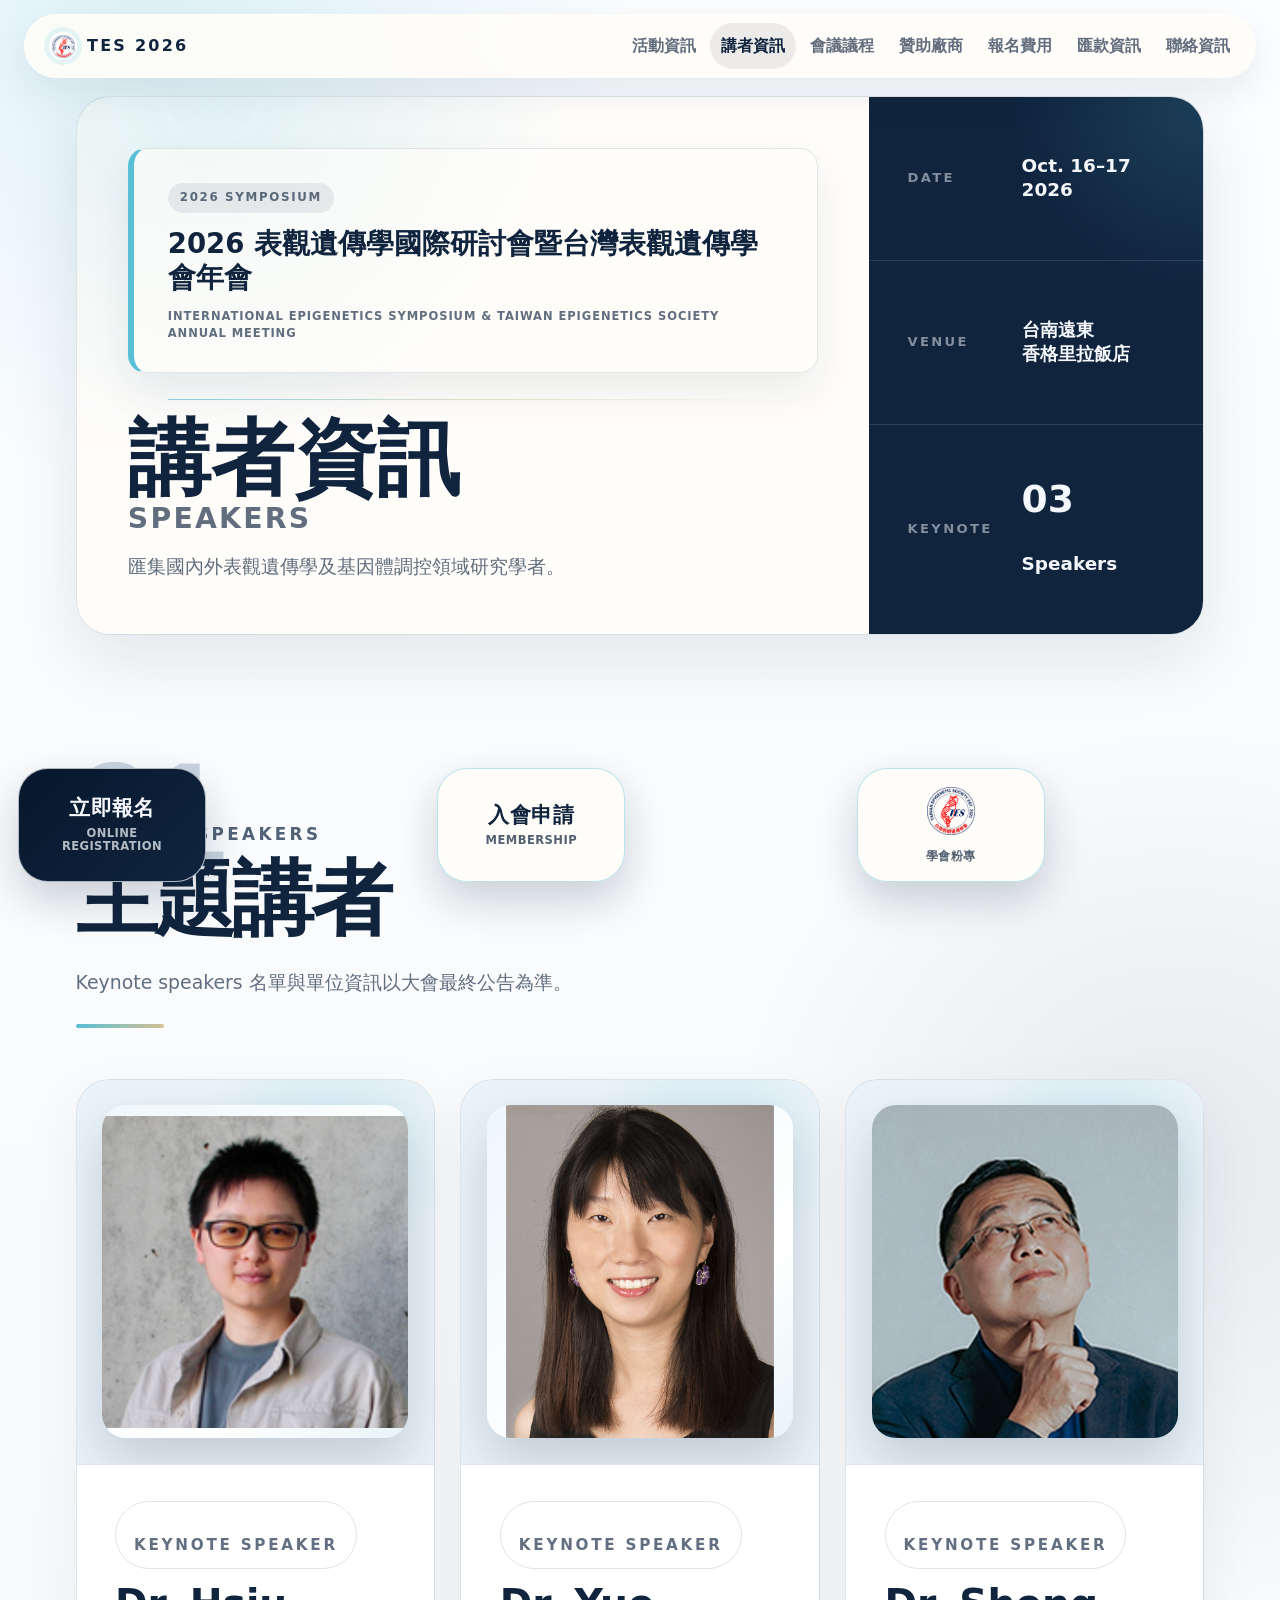
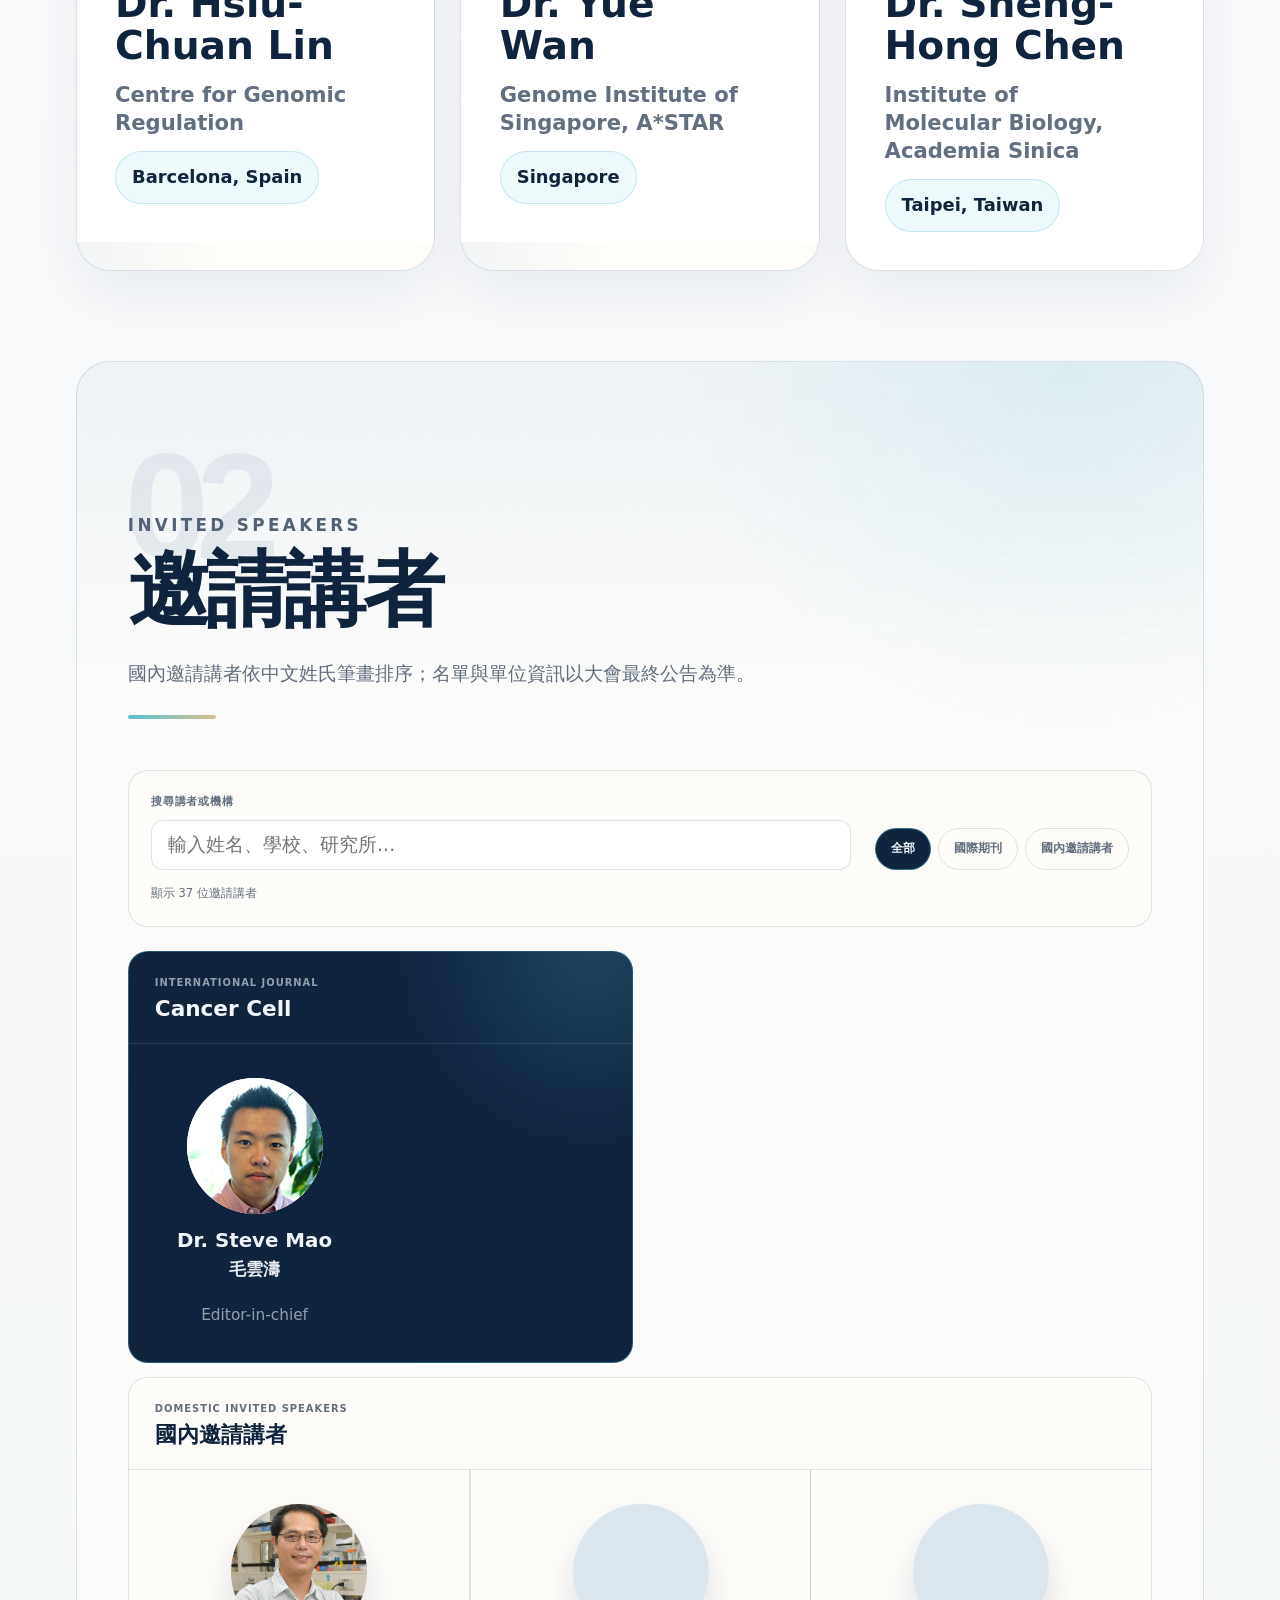
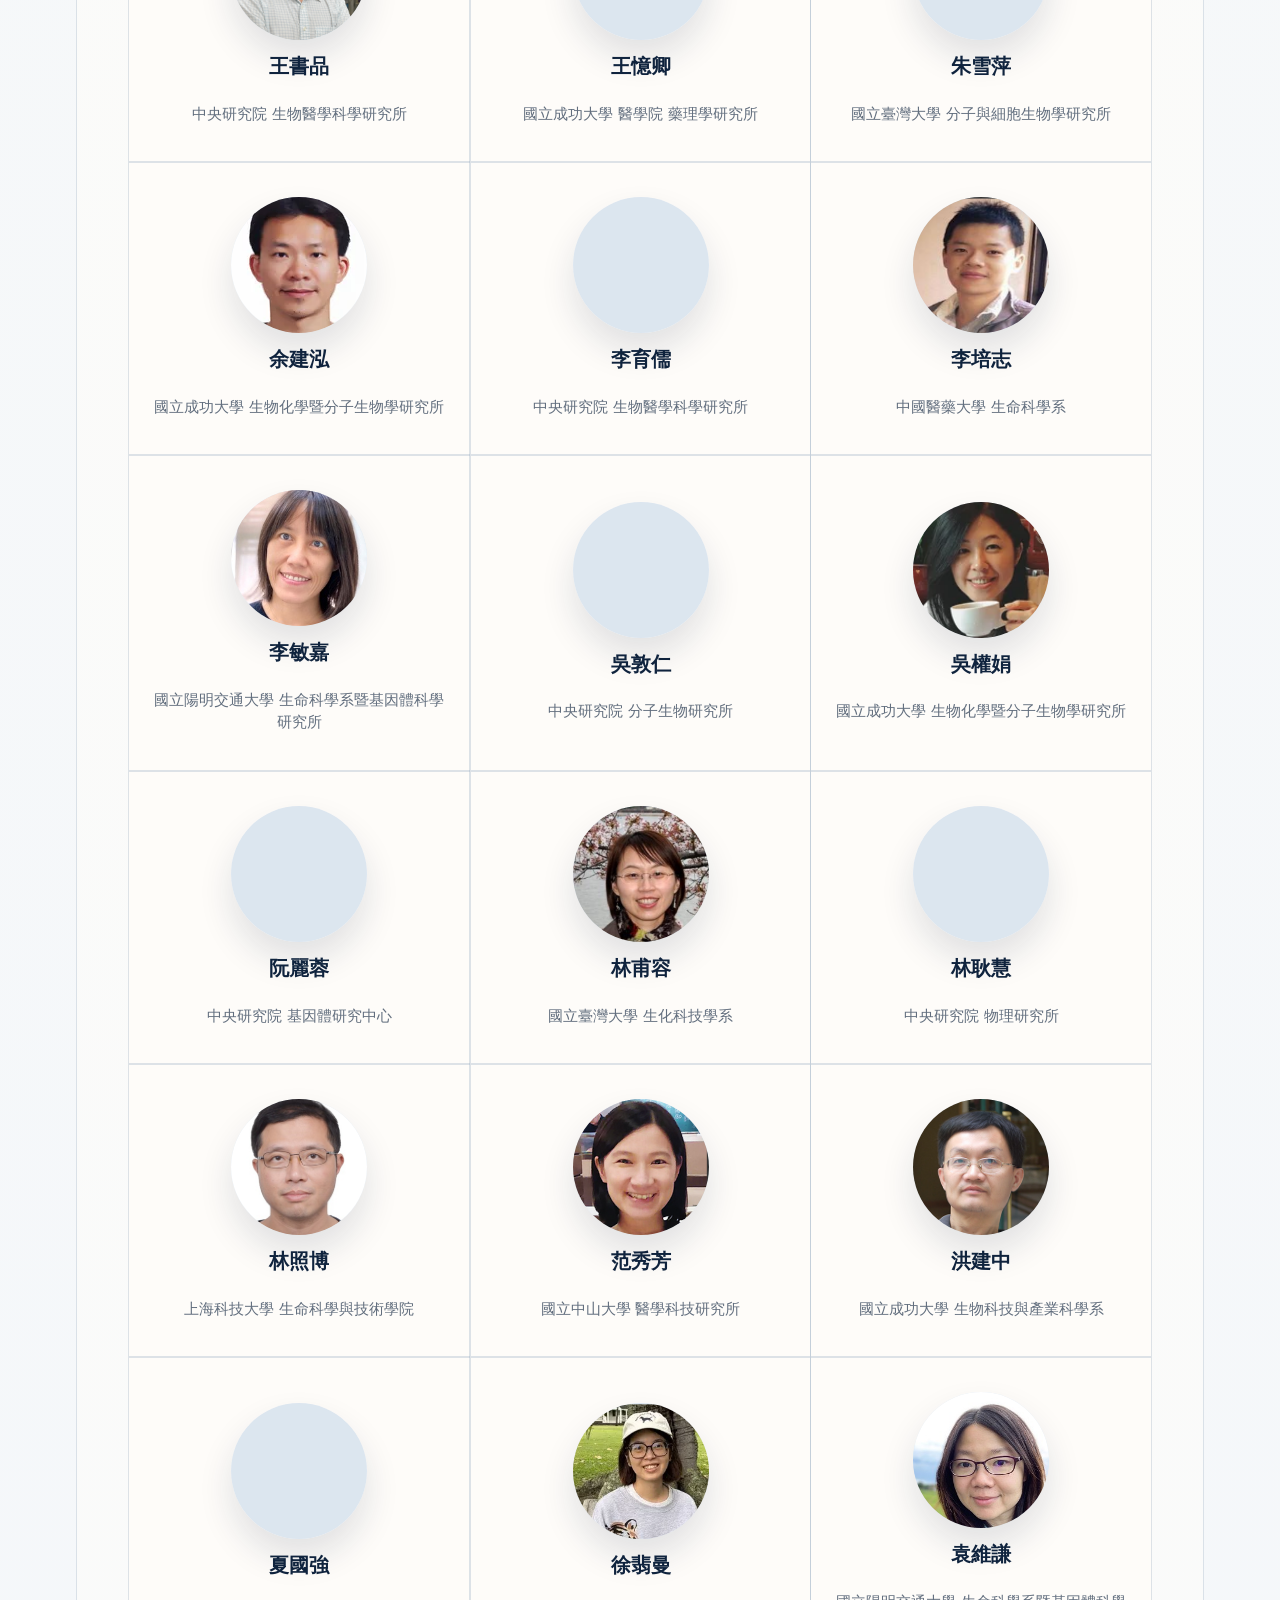
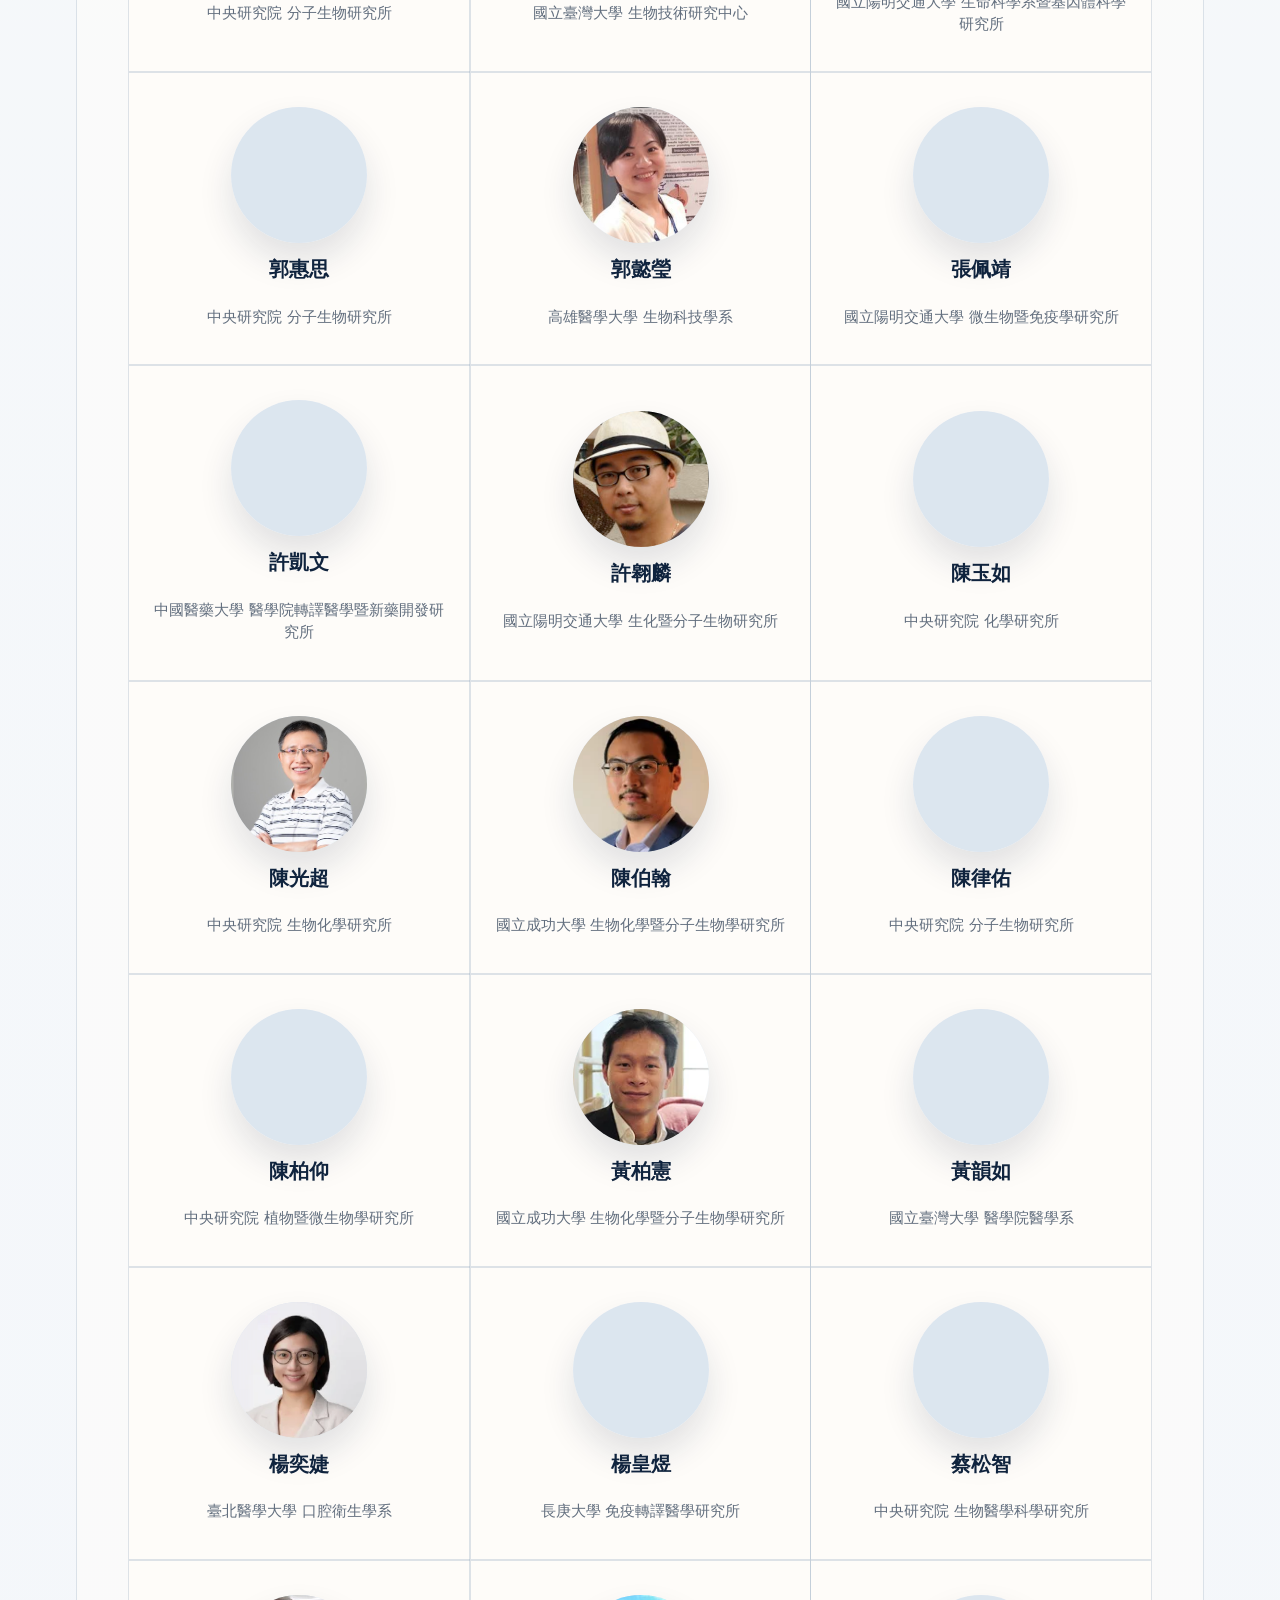
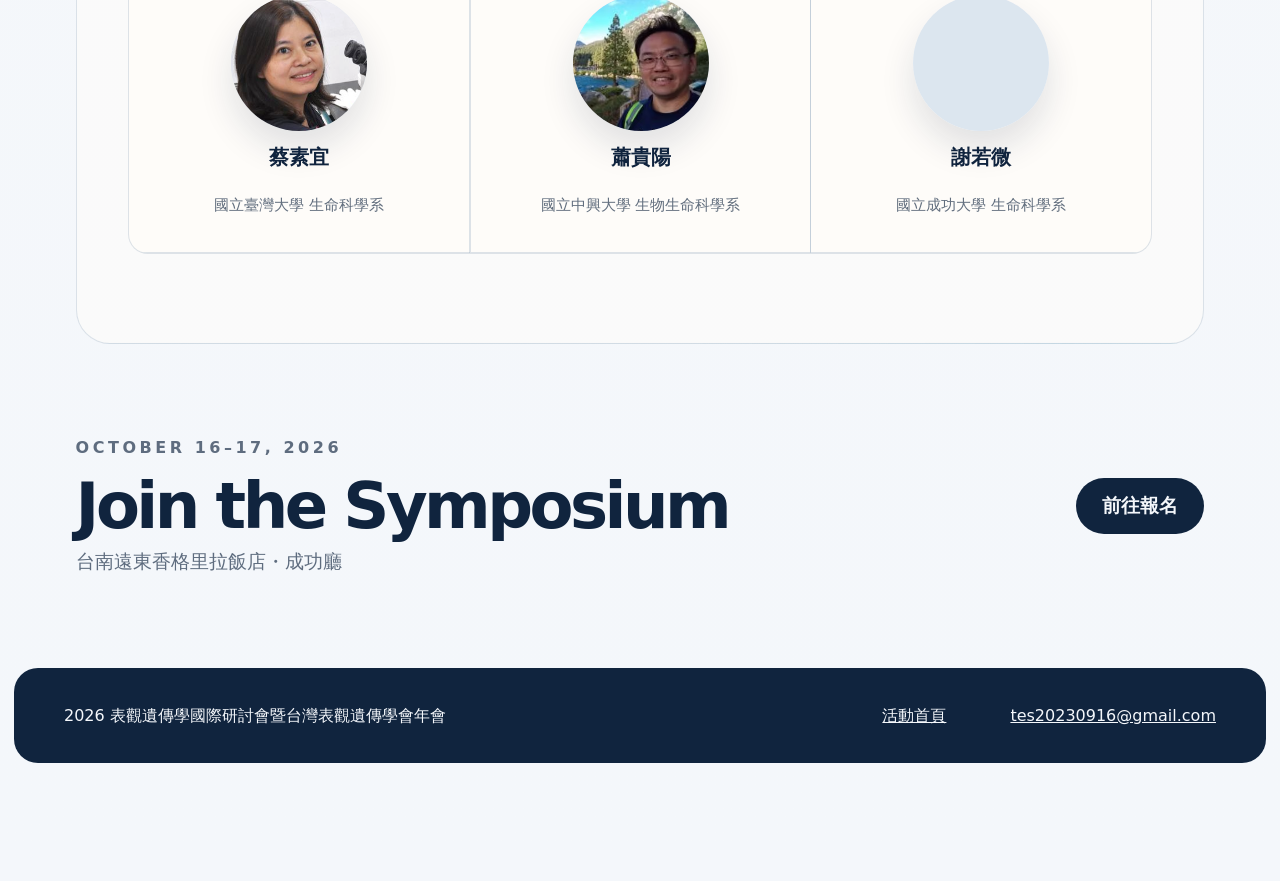
==== commit fd53e80b: "Update speakers and sponsor logos" ====
--- a/speakers.html
+++ b/speakers.html
@@ -69,8 +69,8 @@
       <section class="section keynote-section">
         <div class="section-heading" data-section="01">
           <p class="eyebrow">Keynote Speakers</p>
-          <h2>國際主題講者</h2>
-          <p>Keynote speakers 依英文 last name 字母順序排列。</p>
+          <h2>主題講者</h2>
+          <p>Keynote speakers 名單與單位資訊以大會最終公告為準。</p>
         </div>
         <div class="keynote-speaker-grid">
           <article class="keynote-speaker-card">
@@ -105,14 +105,14 @@
             <div class="keynote-speaker-visual">
               <span class="keynote-number">03</span>
               <span class="keynote-portrait">
-                <img src="assets/speakers/xiao-wang.png" alt="Dr. Xiao Wang" loading="lazy" decoding="async" style="--avatar-position: 50% 42%; --avatar-zoom: 1.1; --avatar-shift-x: 0%; --avatar-shift-y: 0%;">
+                <img src="assets/speakers/chen-sheng-hong.jpg" alt="Dr. Sheng-Hong Chen" loading="lazy" decoding="async" style="--avatar-position: 50% 50%; --avatar-zoom: 1.42; --avatar-shift-x: 0%; --avatar-shift-y: -10%;">
               </span>
             </div>
             <div class="speaker-card-content">
               <span class="speaker-type">Keynote Speaker</span>
-              <h3 class="keynote-name"><span>Dr. Xiao Wang</span></h3>
-              <p>Massachusetts Institute of Technology</p>
-              <span>Cambridge, USA</span>
+              <h3 class="keynote-name"><span>Dr. Sheng-Hong Chen</span></h3>
+              <p>Institute of Molecular Biology, Academia Sinica</p>
+              <span>Taipei, Taiwan</span>
             </div>
           </article>
         </div>
@@ -140,7 +140,7 @@
           <article class="speaker-group speaker-group-featured" data-speaker-category="journal">
             <header><p>International Journal</p><h3>Cancer Cell</h3></header>
             <div class="speaker-directory-list">
-              <div data-photo="assets/speakers/steve-mao.jpeg" data-photo-position="50% 40%" data-photo-zoom="1.12" data-photo-shift-x="0%" data-photo-shift-y="6%"><strong>Dr. Steve Mao<small>毛雲濤</small></strong><span>Editor-in-chief</span><em>邀請中</em></div>
+              <div data-photo="assets/speakers/steve-mao.jpeg" data-photo-position="50% 40%" data-photo-zoom="1.12" data-photo-shift-x="0%" data-photo-shift-y="6%"><strong>Dr. Steve Mao<small>毛雲濤</small></strong><span>Editor-in-chief</span></div>
             </div>
           </article>
           <article class="speaker-group speaker-group-wide domestic-speaker-group" data-speaker-category="domestic">
@@ -172,7 +172,6 @@
               <div data-photo="assets/speakers/chen-yu-ju-crop.png" data-photo-position="50% 50%" data-photo-zoom="1.12" data-photo-shift-x="0%" data-photo-shift-y="0%"><strong>陳玉如</strong><span>中央研究院 化學研究所</span></div>
               <div data-photo="assets/speakers/chen-kuang-chao-avatar.jpeg" data-photo-position="50% 50%" data-photo-zoom="1.45" data-photo-shift-x="0%" data-photo-shift-y="18%"><strong>陳光超</strong><span>中央研究院 生物化學研究所</span></div>
               <div data-photo="assets/speakers/chen-po-han-crop.png" data-photo-position="50% 50%" data-photo-zoom="1" data-photo-shift-x="0%" data-photo-shift-y="0%"><strong>陳伯翰</strong><span>國立成功大學 生物化學暨分子生物學研究所</span></div>
-              <div data-photo="assets/speakers/chen-sheng-hong.jpg" data-photo-position="50% 50%" data-photo-zoom="1.42" data-photo-shift-x="0%" data-photo-shift-y="-10%"><strong>陳昇宏</strong><span>中央研究院 分子生物研究所</span></div>
               <div data-photo="assets/speakers/chen-liu-yow.jpg" data-photo-position="64% 42%" data-photo-zoom="1.6" data-photo-shift-x="0%" data-photo-shift-y="2%"><strong>陳律佑</strong><span>中央研究院 分子生物研究所</span></div>
               <div data-photo="assets/speakers/chen-po-yang.jpeg" data-photo-position="50% 44%" data-photo-zoom="1.12" data-photo-shift-x="0%" data-photo-shift-y="5%"><strong>陳柏仰</strong><span>中央研究院 植物暨微生物學研究所</span></div>
               <div data-photo="assets/speakers/huang-po-hsien-crop.png" data-photo-position="50% 50%" data-photo-zoom="1" data-photo-shift-x="0%" data-photo-shift-y="0%"><strong>黃柏憲</strong><span>國立成功大學 生物化學暨分子生物學研究所</span></div>
--- a/styles.css
+++ b/styles.css
@@ -1429,8 +1429,8 @@
 }
 
 .sponsor-card-apg img {
-  width: min(78%, 520px);
-  height: 190px;
+  width: min(94%, 660px);
+  height: 205px;
   margin: 0 auto;
   object-fit: contain;
 }
@@ -4328,8 +4328,8 @@
   }
 
   .sponsor-card-apg img {
-    width: min(86%, 360px);
-    height: 140px;
+    width: min(96%, 430px);
+    height: 150px;
   }
 
   .sponsor-logo-card {
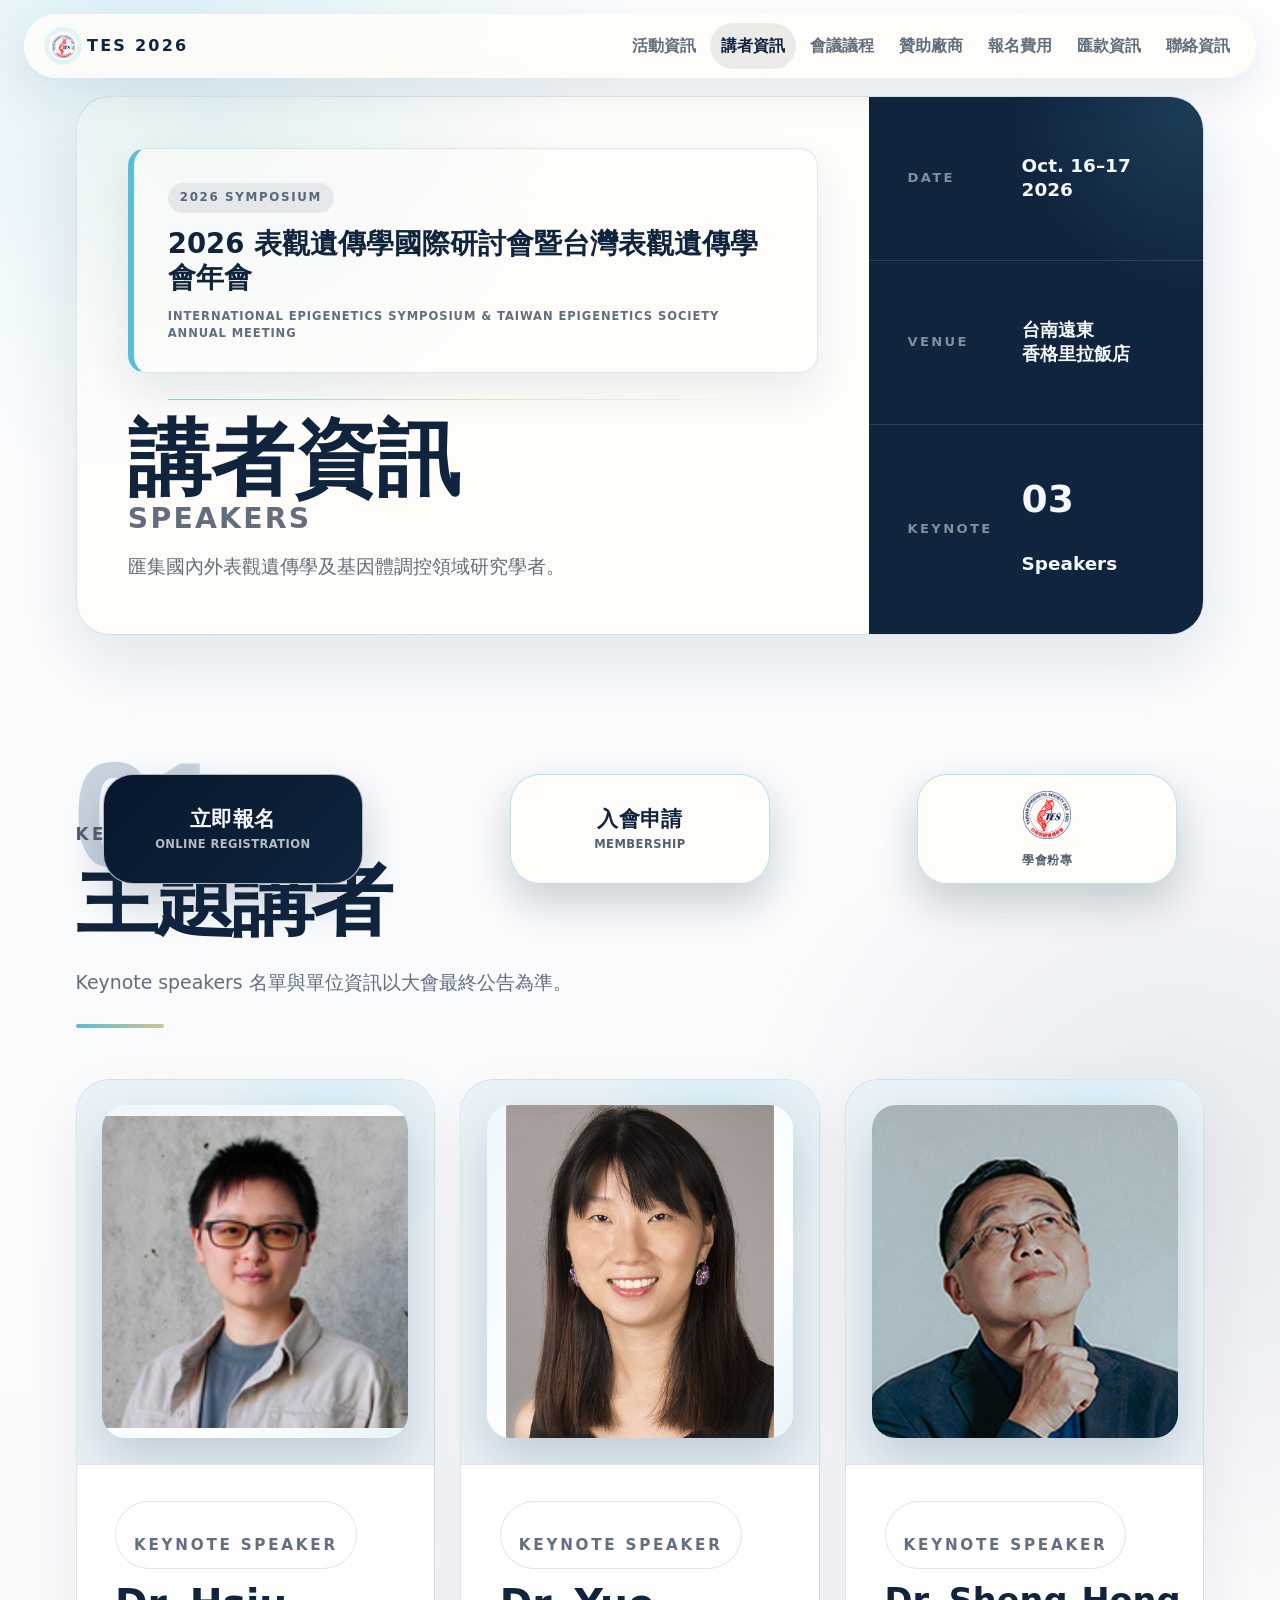
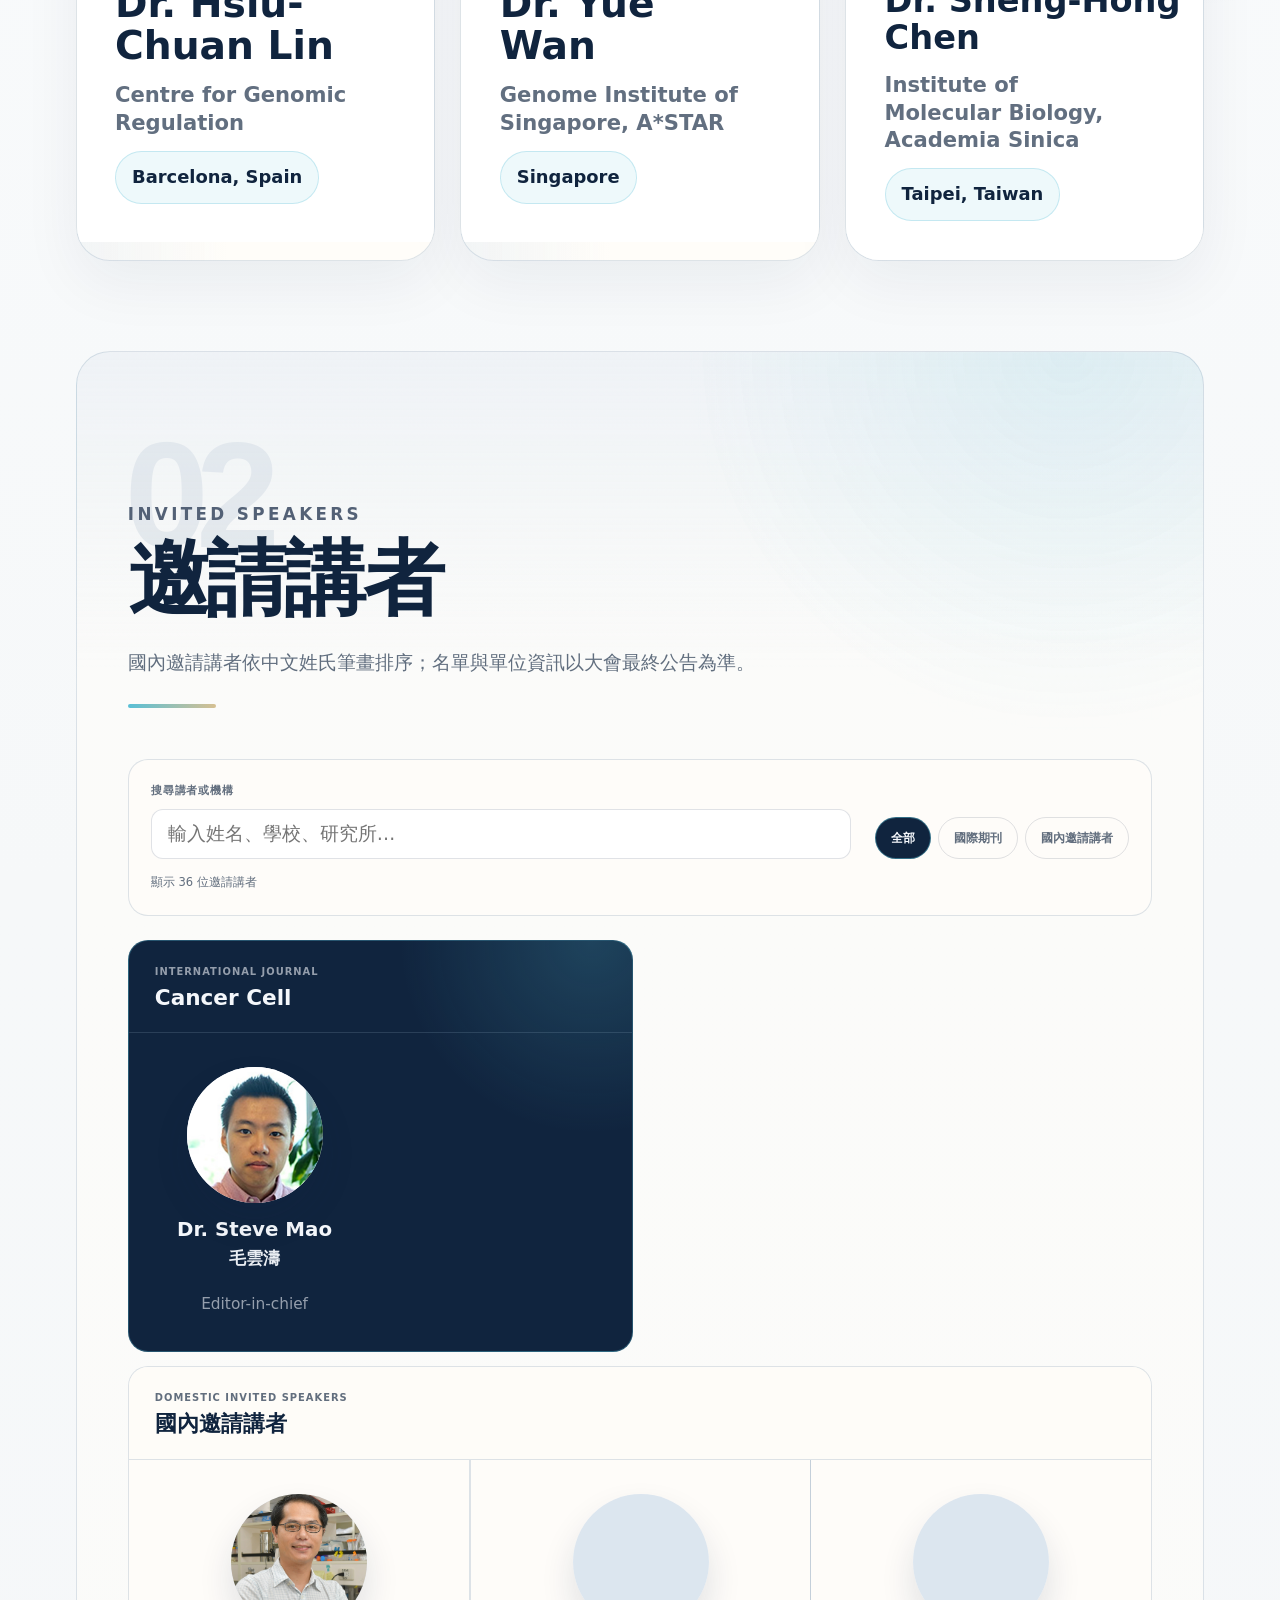
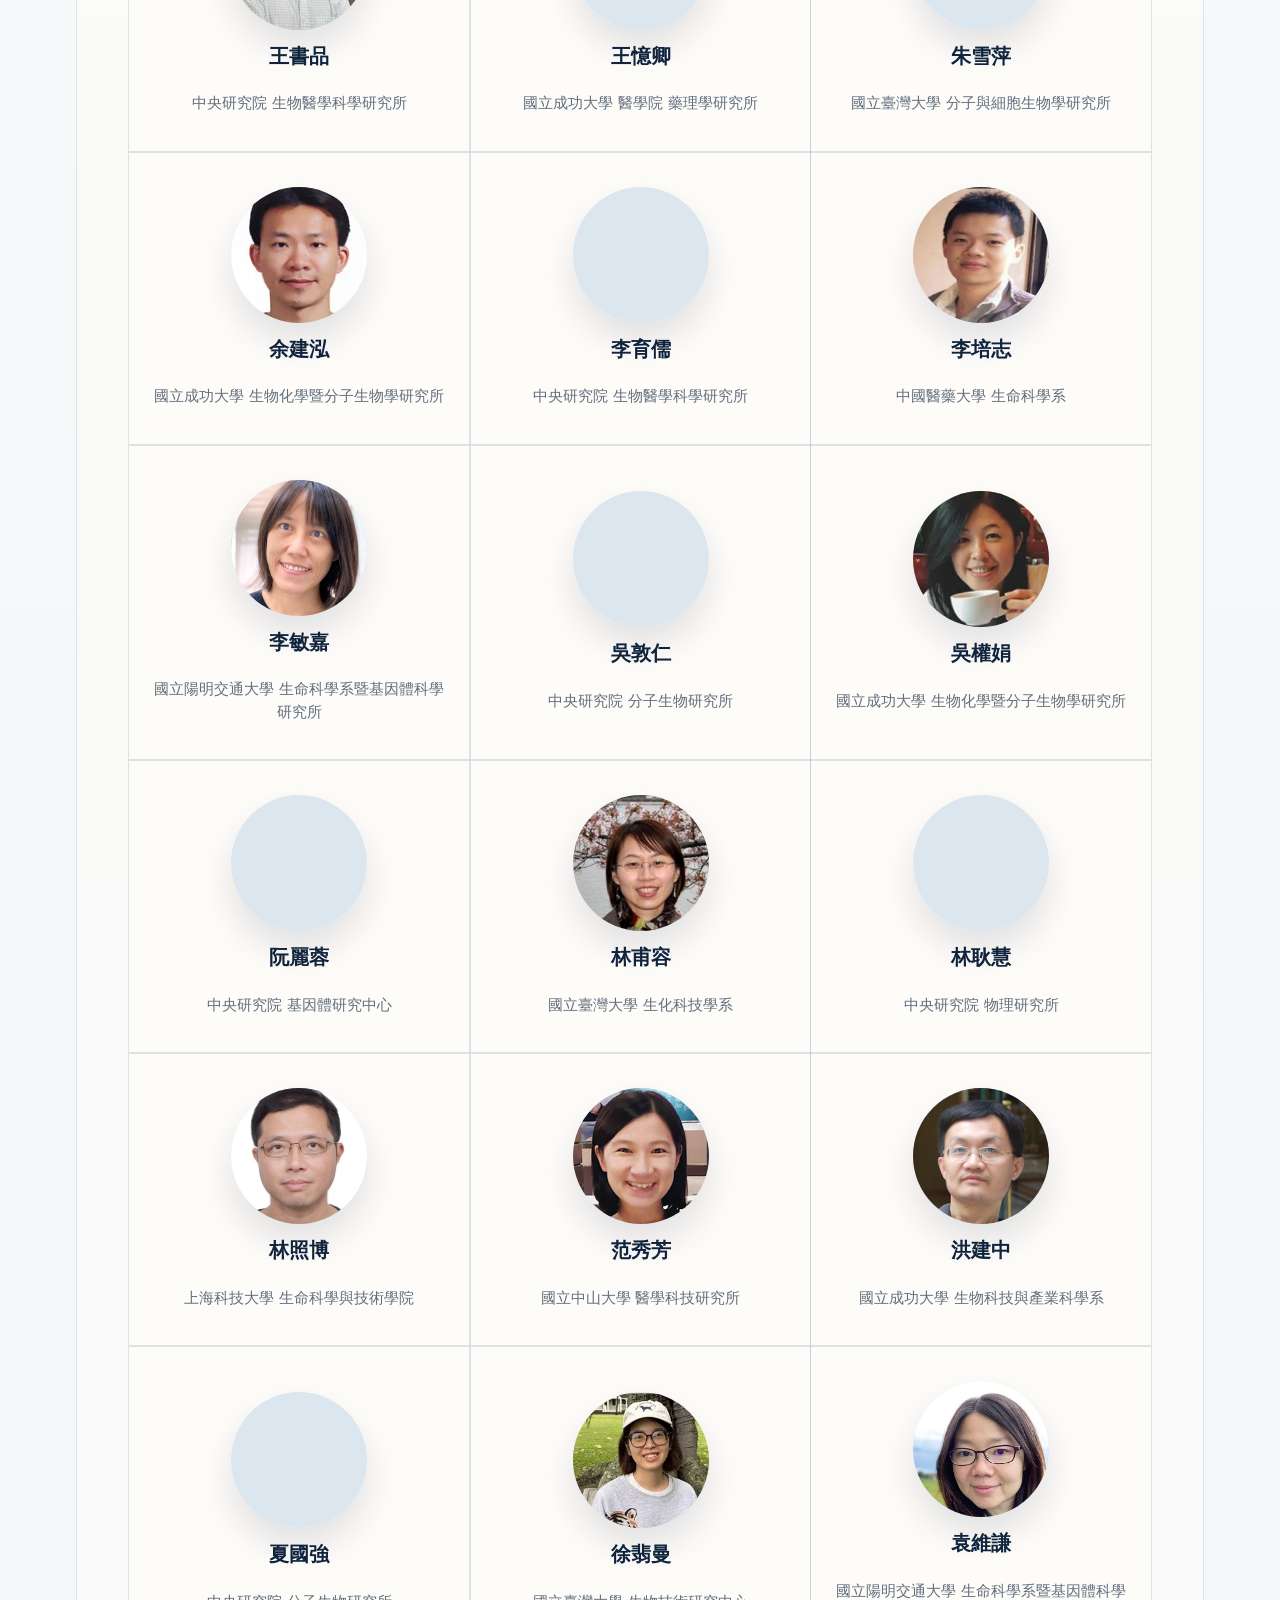
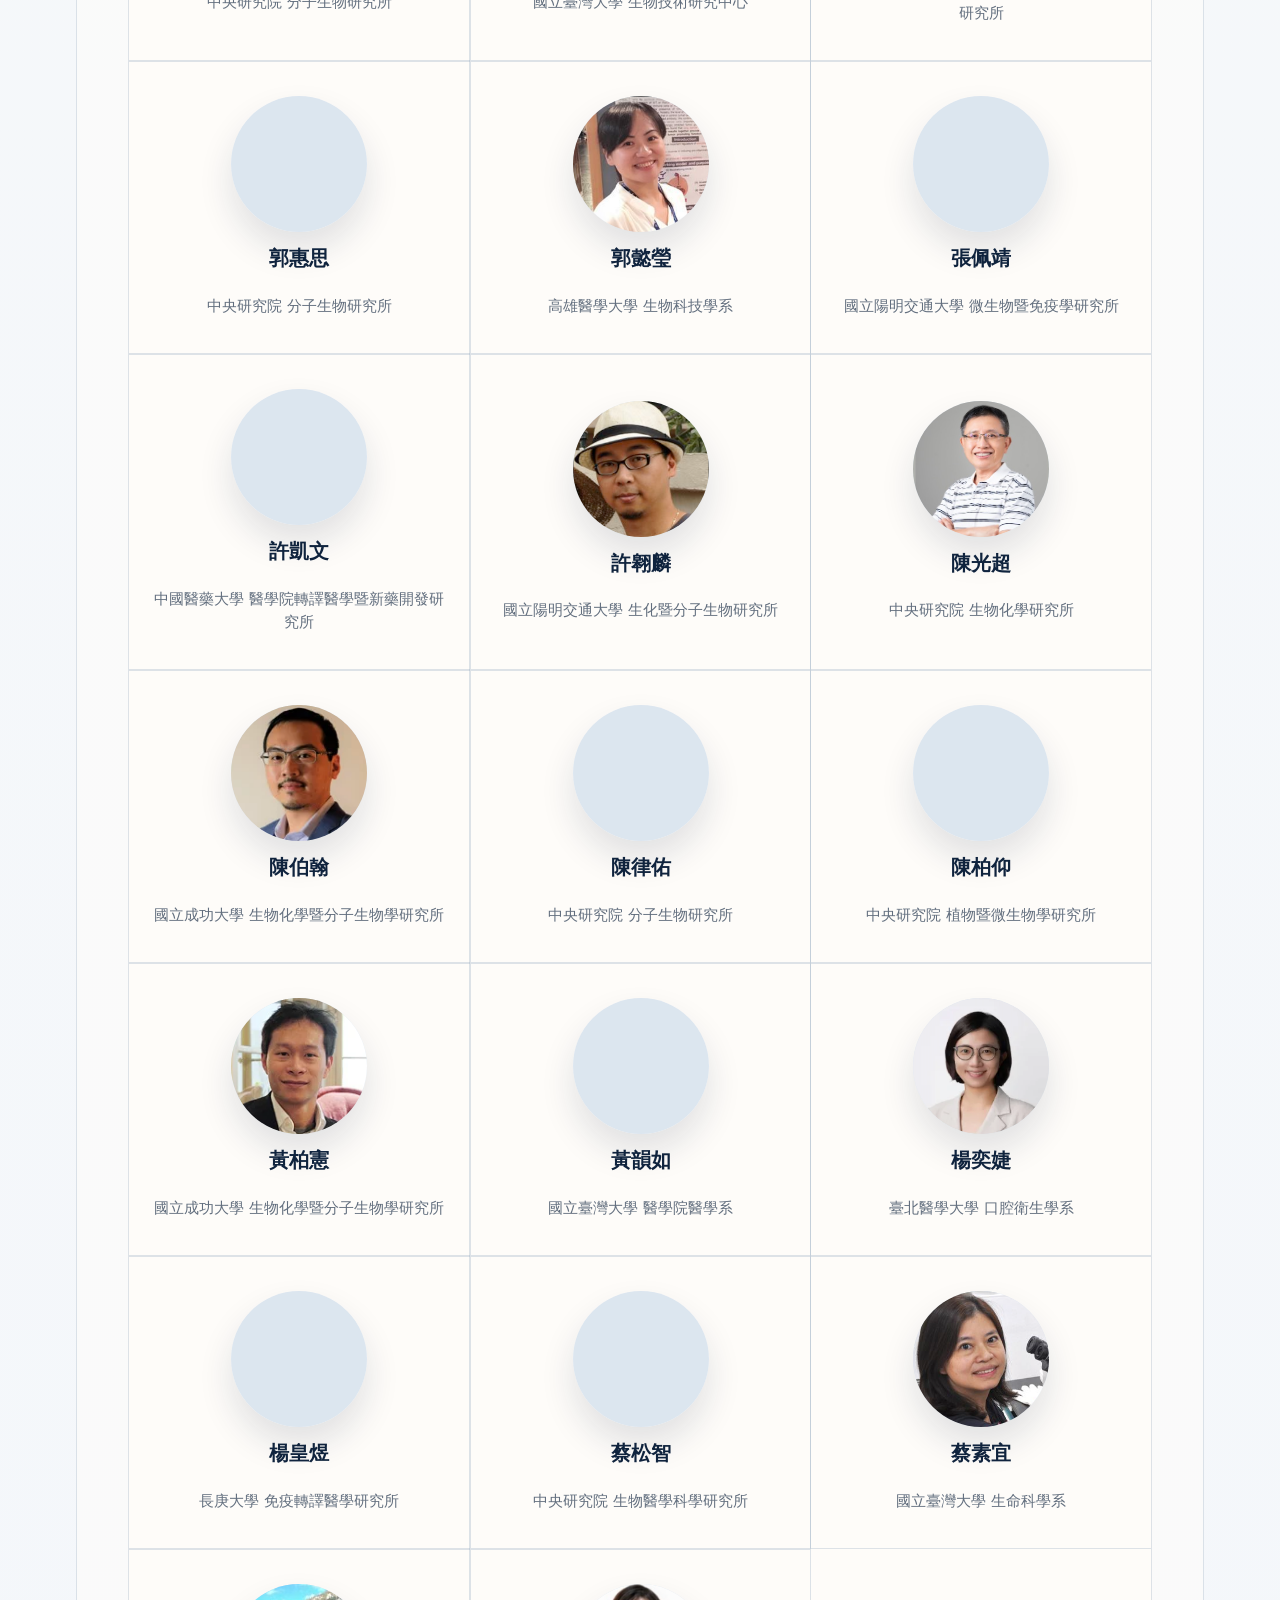
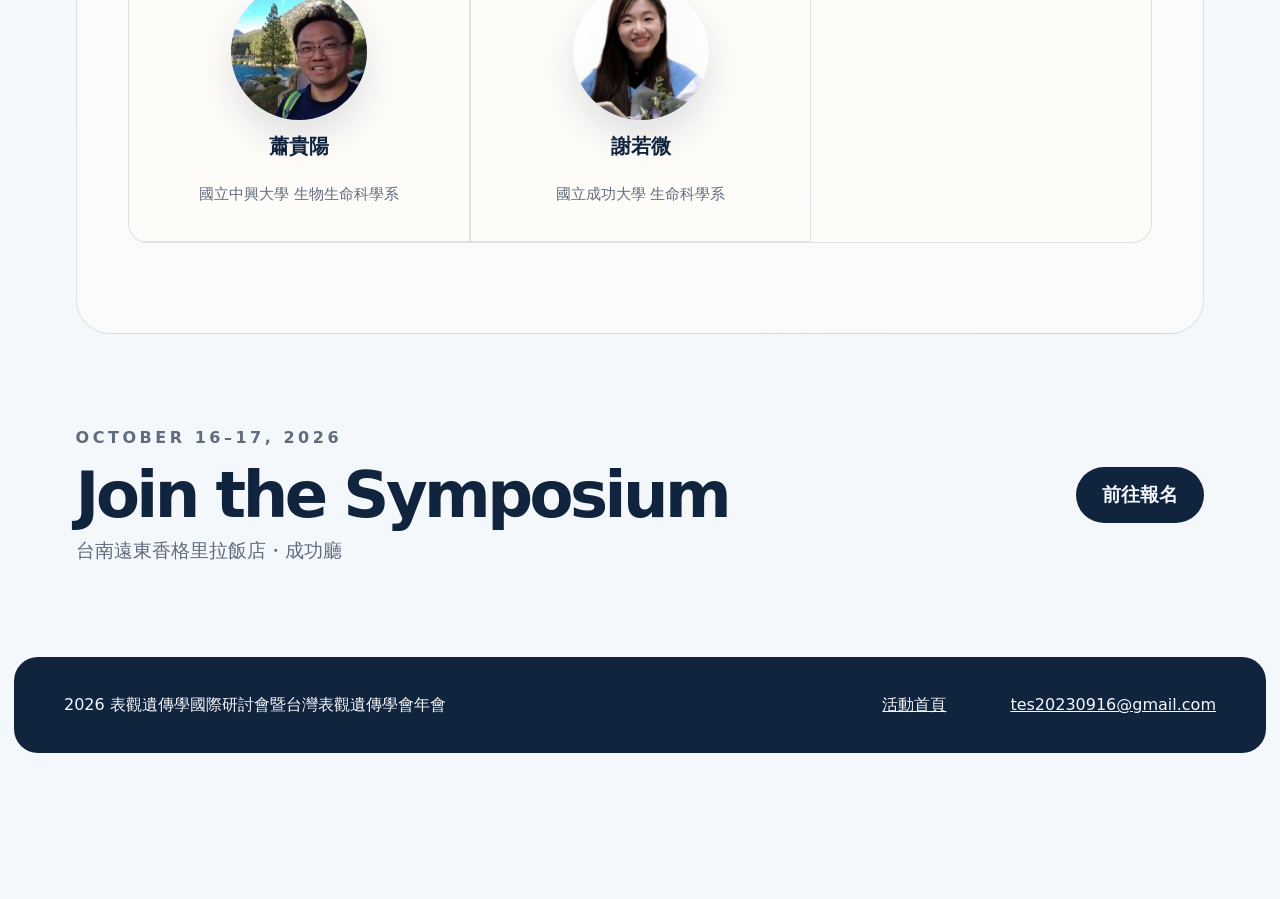
==== commit 1a0acd1b: "Update speaker list and keynote layout" ====
--- a/speakers.html
+++ b/speakers.html
@@ -110,7 +110,7 @@
             </div>
             <div class="speaker-card-content">
               <span class="speaker-type">Keynote Speaker</span>
-              <h3 class="keynote-name"><span>Dr. Sheng-Hong Chen</span></h3>
+              <h3 class="keynote-name"><span><span class="name-nowrap">Dr. Sheng-Hong</span> <span class="name-nowrap">Chen</span></span></h3>
               <p>Institute of Molecular Biology, Academia Sinica</p>
               <span>Taipei, Taiwan</span>
             </div>
@@ -169,7 +169,6 @@
               <div data-photo="assets/speakers/chang-pei-ching-crop.png" data-photo-position="50% 50%" data-photo-zoom="1" data-photo-shift-x="0%" data-photo-shift-y="0%"><strong>張佩靖</strong><span>國立陽明交通大學 微生物暨免疫學研究所</span></div>
               <div data-photo="assets/speakers/hsu-kai-wen-crop.png" data-photo-position="50% 50%" data-photo-zoom="1" data-photo-shift-x="0%" data-photo-shift-y="0%"><strong>許凱文</strong><span>中國醫藥大學 醫學院轉譯醫學暨新藥開發研究所</span></div>
               <div data-photo="assets/speakers/hsu-ao-lin-crop.png" data-photo-position="50% 50%" data-photo-zoom="1" data-photo-shift-x="0%" data-photo-shift-y="0%"><strong>許翱麟</strong><span>國立陽明交通大學 生化暨分子生物研究所</span></div>
-              <div data-photo="assets/speakers/chen-yu-ju-crop.png" data-photo-position="50% 50%" data-photo-zoom="1.12" data-photo-shift-x="0%" data-photo-shift-y="0%"><strong>陳玉如</strong><span>中央研究院 化學研究所</span></div>
               <div data-photo="assets/speakers/chen-kuang-chao-avatar.jpeg" data-photo-position="50% 50%" data-photo-zoom="1.45" data-photo-shift-x="0%" data-photo-shift-y="18%"><strong>陳光超</strong><span>中央研究院 生物化學研究所</span></div>
               <div data-photo="assets/speakers/chen-po-han-crop.png" data-photo-position="50% 50%" data-photo-zoom="1" data-photo-shift-x="0%" data-photo-shift-y="0%"><strong>陳伯翰</strong><span>國立成功大學 生物化學暨分子生物學研究所</span></div>
               <div data-photo="assets/speakers/chen-liu-yow.jpg" data-photo-position="64% 42%" data-photo-zoom="1.6" data-photo-shift-x="0%" data-photo-shift-y="2%"><strong>陳律佑</strong><span>中央研究院 分子生物研究所</span></div>
--- a/styles.css
+++ b/styles.css
@@ -7795,3 +7795,69 @@
   }
 }
 /* KEYNOTE_LINK_ALIGN_END */
+
+/* Speakers page final polish: balance bottom quick actions and long keynote names. */
+.speakers-page .keynote-section .speaker-card-content .name-nowrap {
+  display: inline-block !important;
+  white-space: nowrap !important;
+}
+
+.speakers-page .keynote-section .keynote-speaker-card:nth-child(3) .speaker-card-content .keynote-name {
+  font-size: clamp(2.1rem, 2.35vw, 2.75rem) !important;
+  line-height: 1.1 !important;
+}
+
+@media (min-width: 1181px) {
+  .speakers-page {
+    padding-bottom: calc(132px + env(safe-area-inset-bottom)) !important;
+  }
+
+  .speakers-page .floating-actions {
+    right: max(42px, env(safe-area-inset-right)) !important;
+    bottom: calc(16px + env(safe-area-inset-bottom)) !important;
+    left: max(42px, env(safe-area-inset-left)) !important;
+    width: min(1840px, calc(100% - 84px)) !important;
+    grid-template-columns: repeat(3, minmax(0, 1fr)) !important;
+    gap: clamp(18px, 2vw, 32px) !important;
+    justify-items: center !important;
+  }
+
+  .speakers-page .floating-action,
+  .speakers-page .floating-action.primary,
+  .speakers-page .floating-action.logo-action {
+    width: min(260px, 100%) !important;
+    min-height: 92px !important;
+    padding: 16px 24px !important;
+  }
+}
+
+@media (max-width: 1180px) and (min-width: 721px) {
+  .speakers-page {
+    padding-bottom: calc(120px + env(safe-area-inset-bottom)) !important;
+  }
+
+  .speakers-page .floating-actions {
+    right: max(18px, env(safe-area-inset-right)) !important;
+    bottom: calc(14px + env(safe-area-inset-bottom)) !important;
+    left: max(18px, env(safe-area-inset-left)) !important;
+    display: grid !important;
+    width: auto !important;
+    grid-template-columns: repeat(3, minmax(0, 1fr)) !important;
+    gap: 14px !important;
+    transform: none !important;
+  }
+
+  .speakers-page .floating-action,
+  .speakers-page .floating-action.primary,
+  .speakers-page .floating-action.logo-action {
+    width: auto !important;
+    min-height: 82px !important;
+    padding: 14px 18px !important;
+  }
+}
+
+@media (max-width: 720px) {
+  .speakers-page .keynote-section .keynote-speaker-card:nth-child(3) .speaker-card-content .keynote-name {
+    font-size: clamp(2.15rem, 8.8vw, 3rem) !important;
+  }
+}
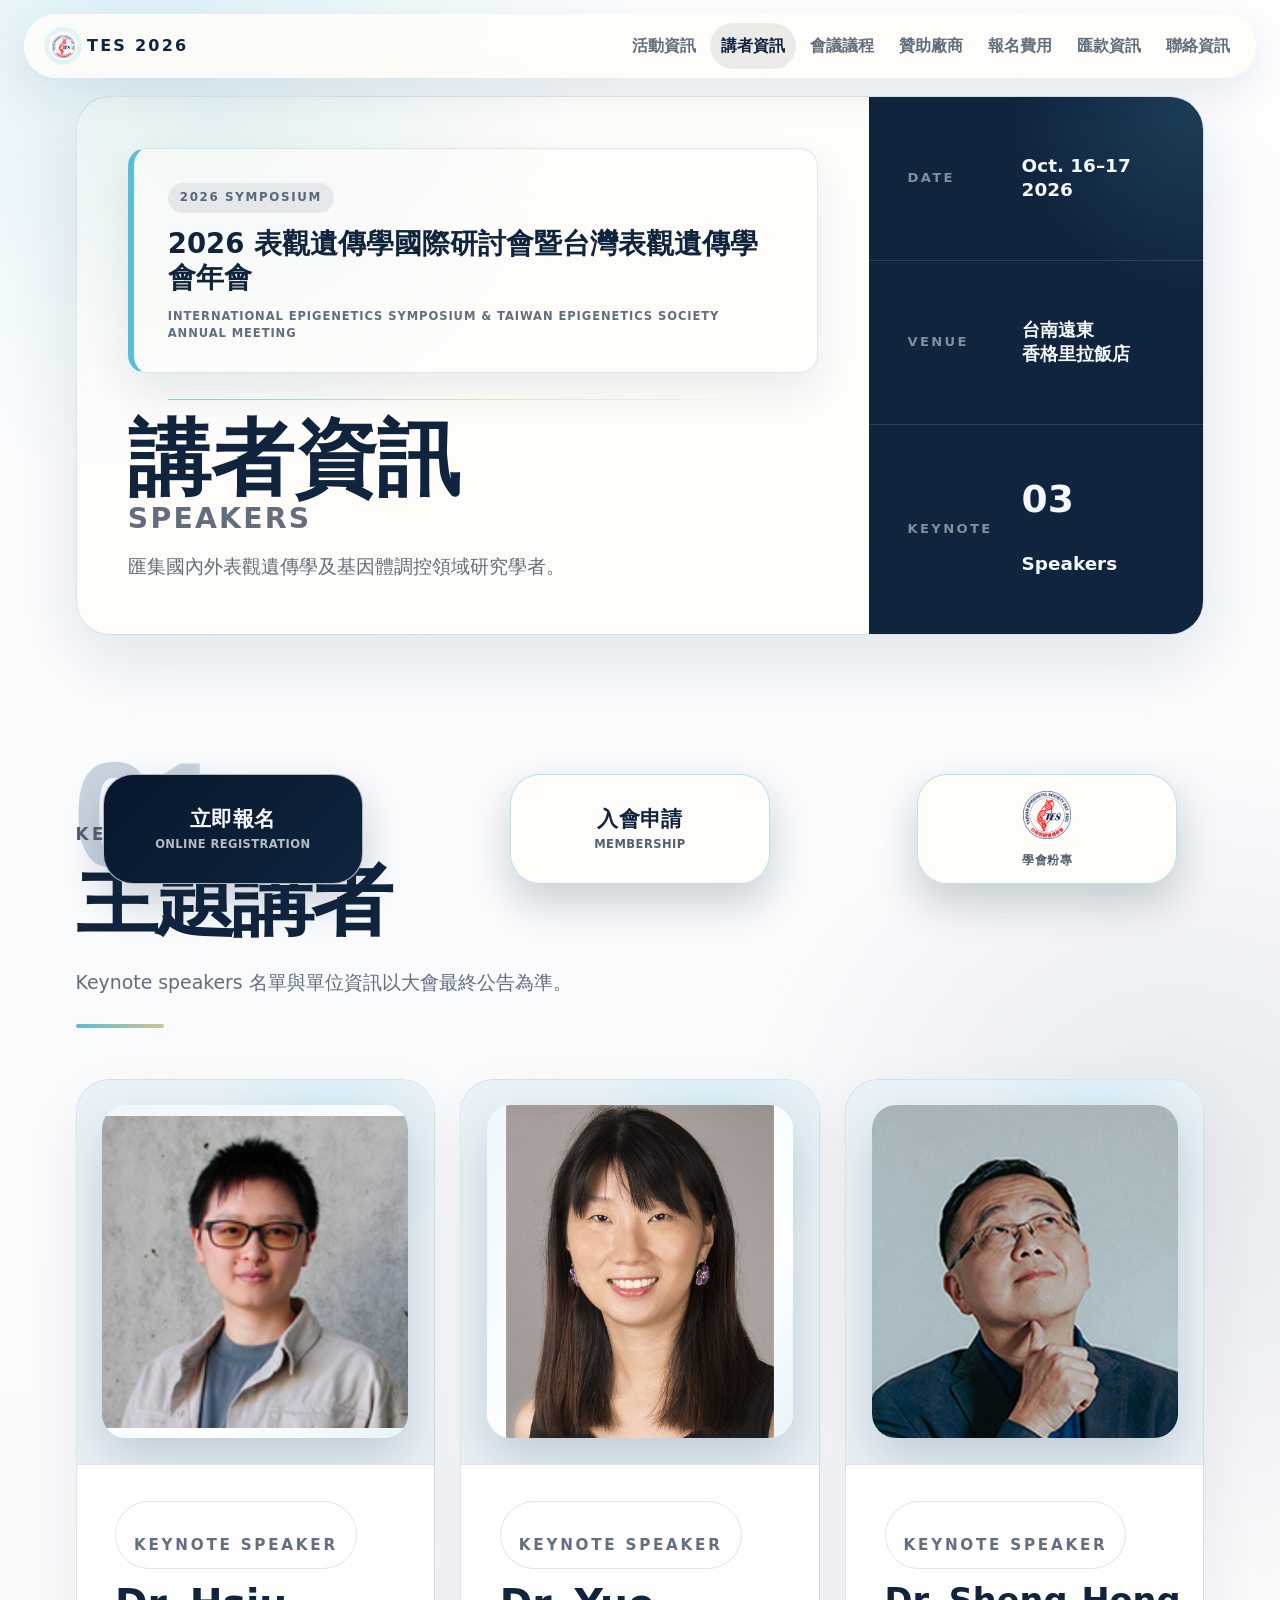
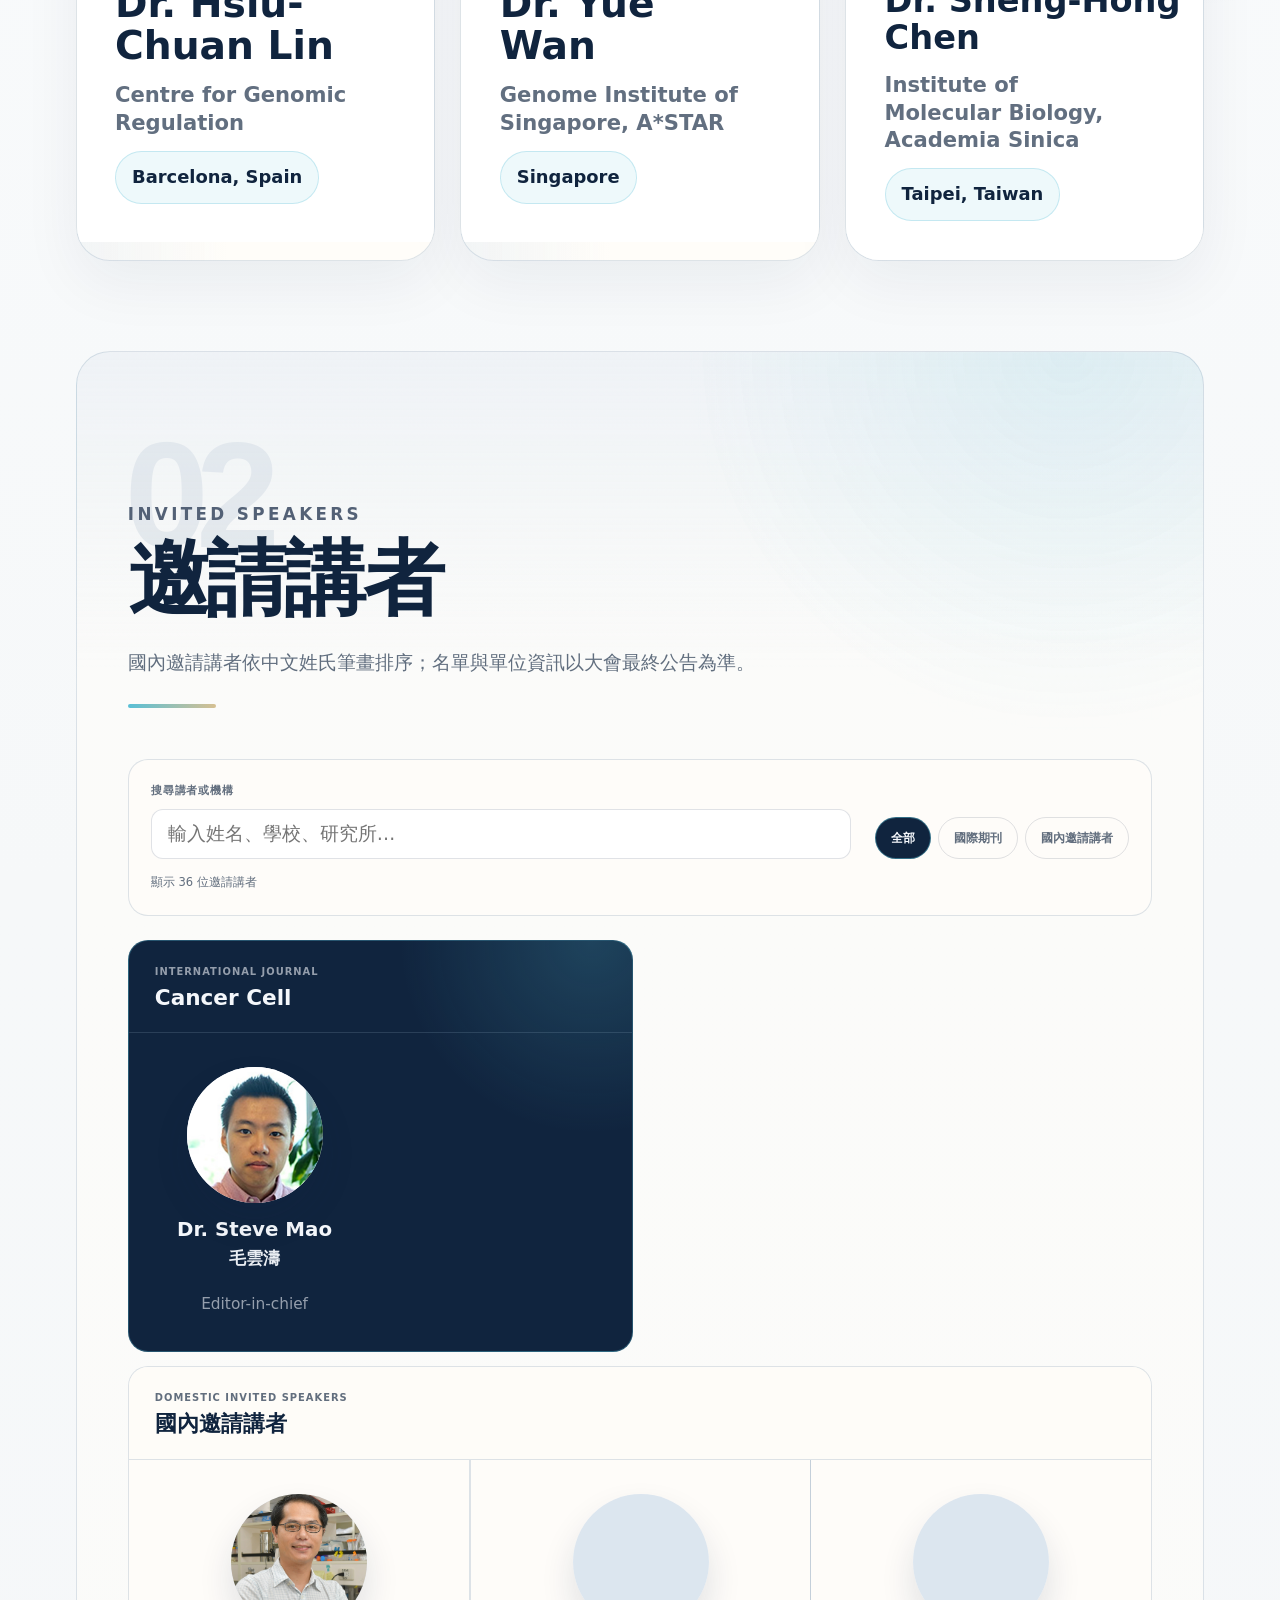
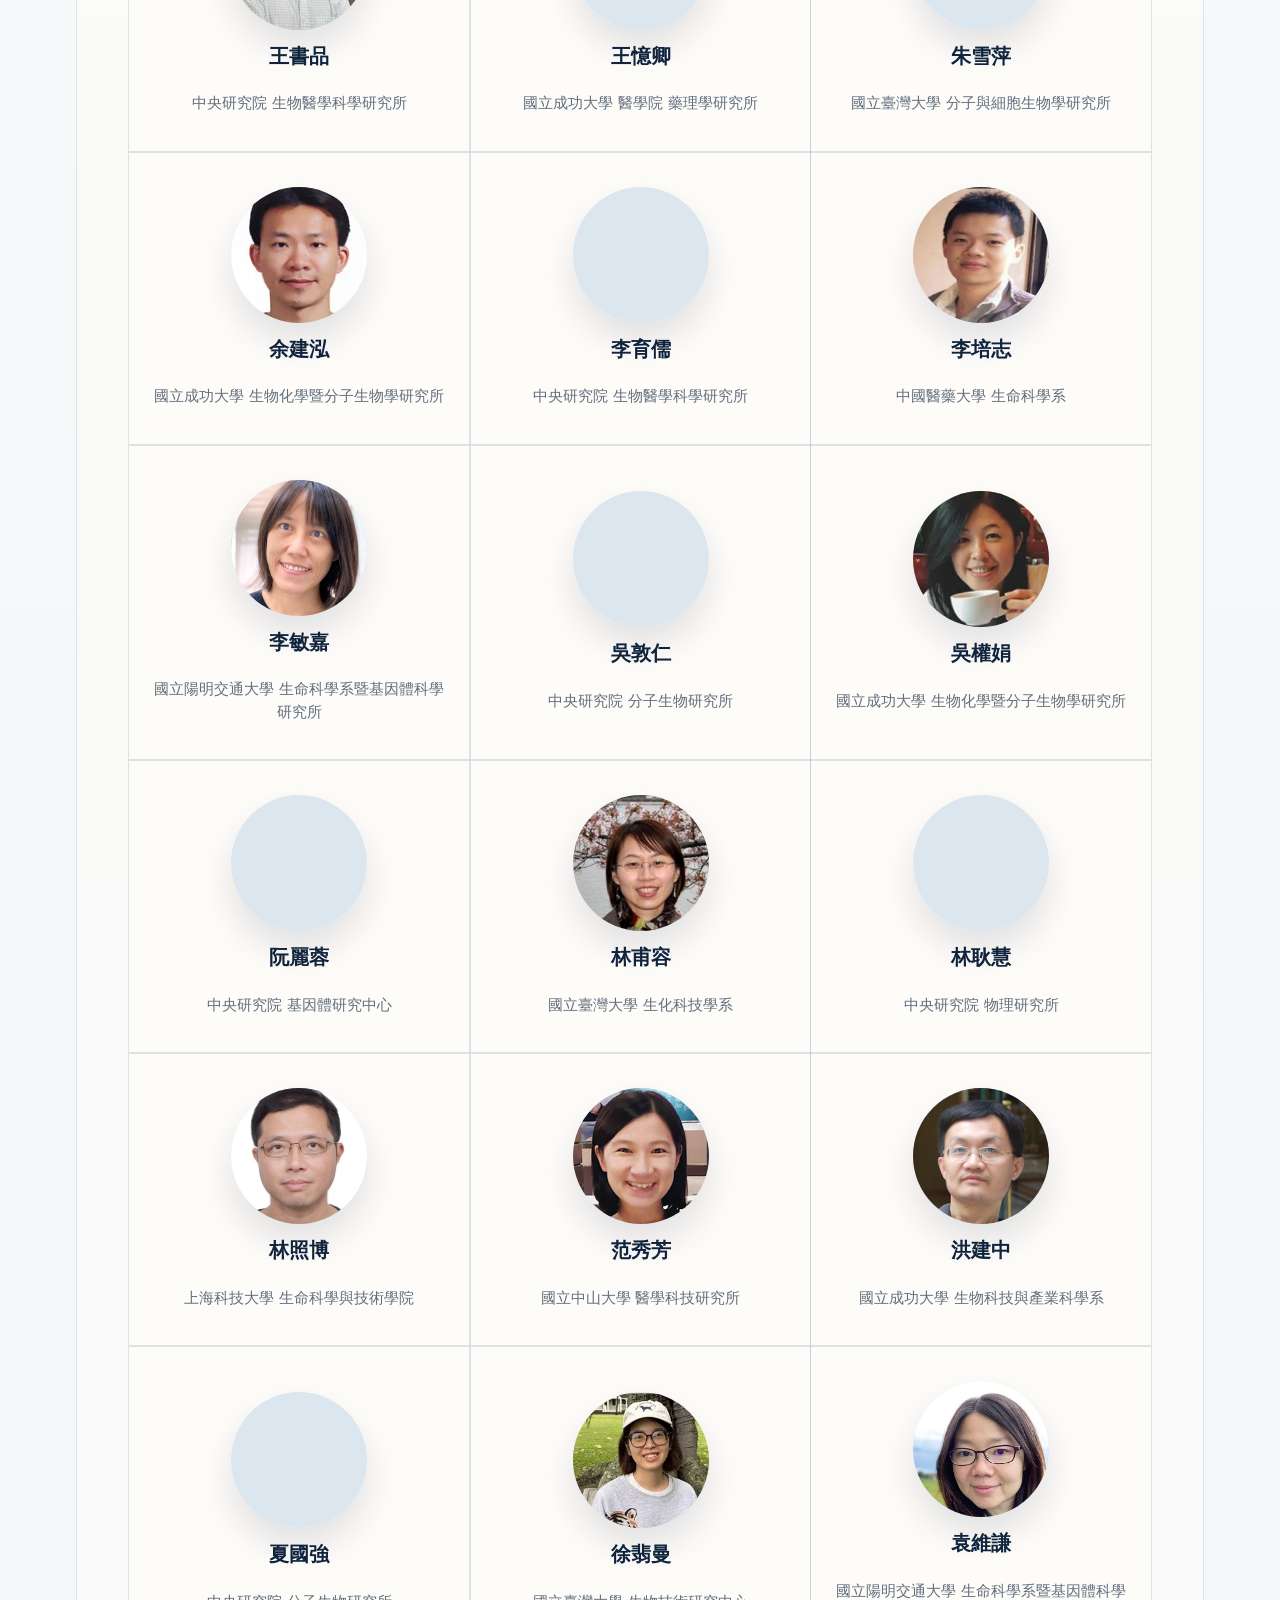
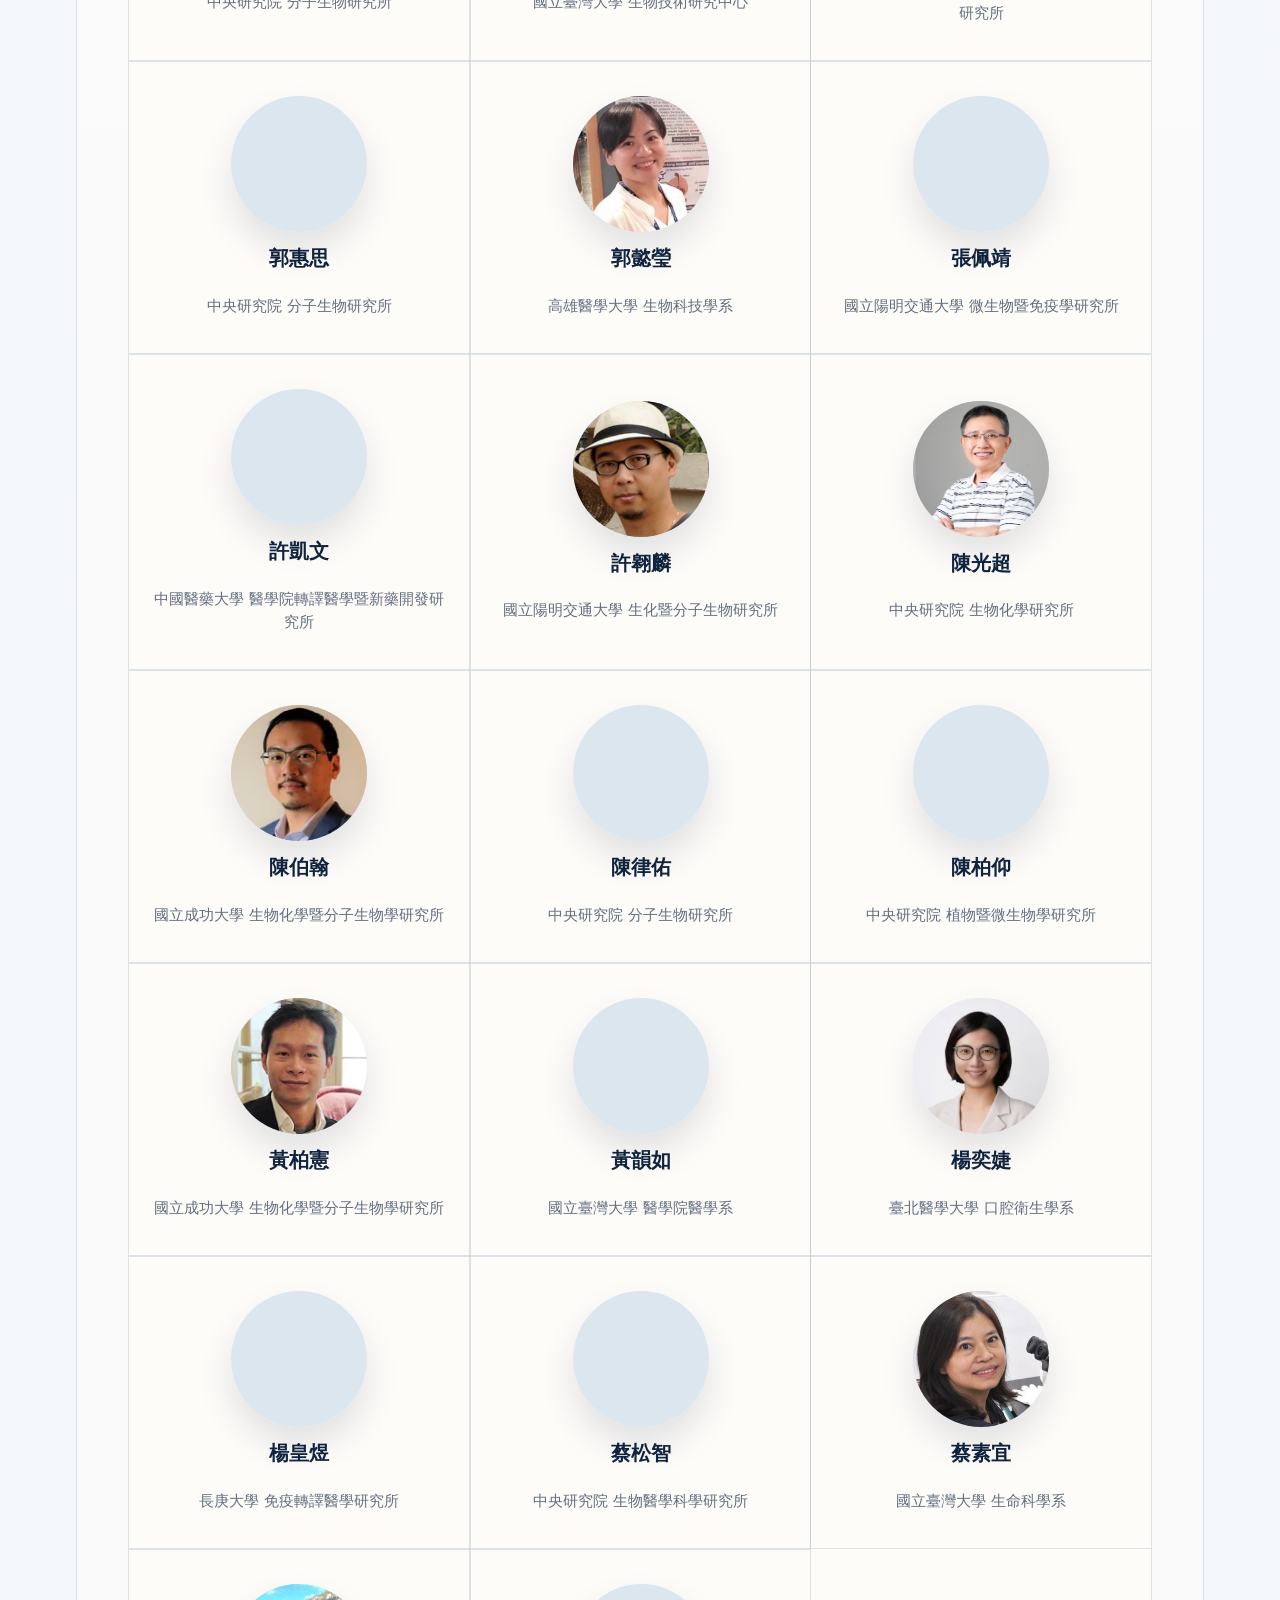
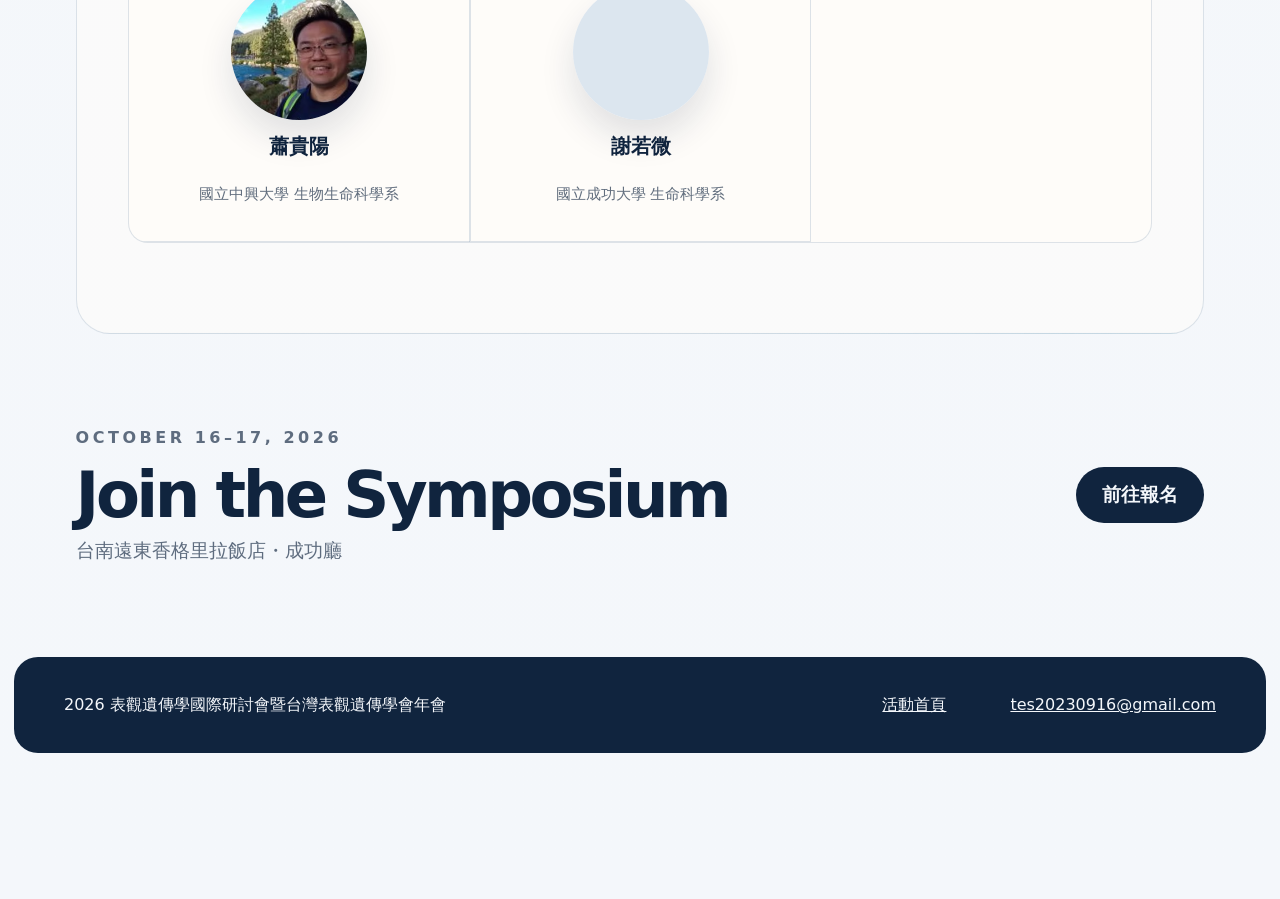
==== commit 20ec4e82: "Update membership application instructions" ====
--- a/speakers.html
+++ b/speakers.html
@@ -29,7 +29,7 @@
         <span>立即報名</span>
         <small>Online Registration</small>
       </a>
-      <a class="floating-action secondary" href="https://docs.google.com/forms/d/e/1FAIpQLScxBQUKGVQQGh0IkMHBp9uGEyiG6bbuo1hC9bVeczIrFh-U7w/viewform" target="_blank" rel="noopener noreferrer" data-open-new-page>
+      <a class="floating-action secondary" href="assets/docs/台灣表觀遺傳學會入會申請書.pdf" target="_blank" rel="noopener noreferrer">
         <span>入會申請</span>
         <small>Membership</small>
       </a>
--- a/styles.css
+++ b/styles.css
@@ -1905,6 +1905,19 @@
   text-underline-offset: 4px;
 }
 
+.membership-submit-notice {
+  color: #c91f1f !important;
+  font-weight: 900 !important;
+}
+
+.membership-submit-notice a {
+  color: #c91f1f !important;
+  font-weight: 950 !important;
+  text-decoration-color: rgba(201, 31, 31, 0.55) !important;
+  text-decoration-thickness: 2px;
+  text-underline-offset: 4px;
+}
+
 .form-grid {
   display: grid;
   grid-template-columns: repeat(2, minmax(0, 1fr));
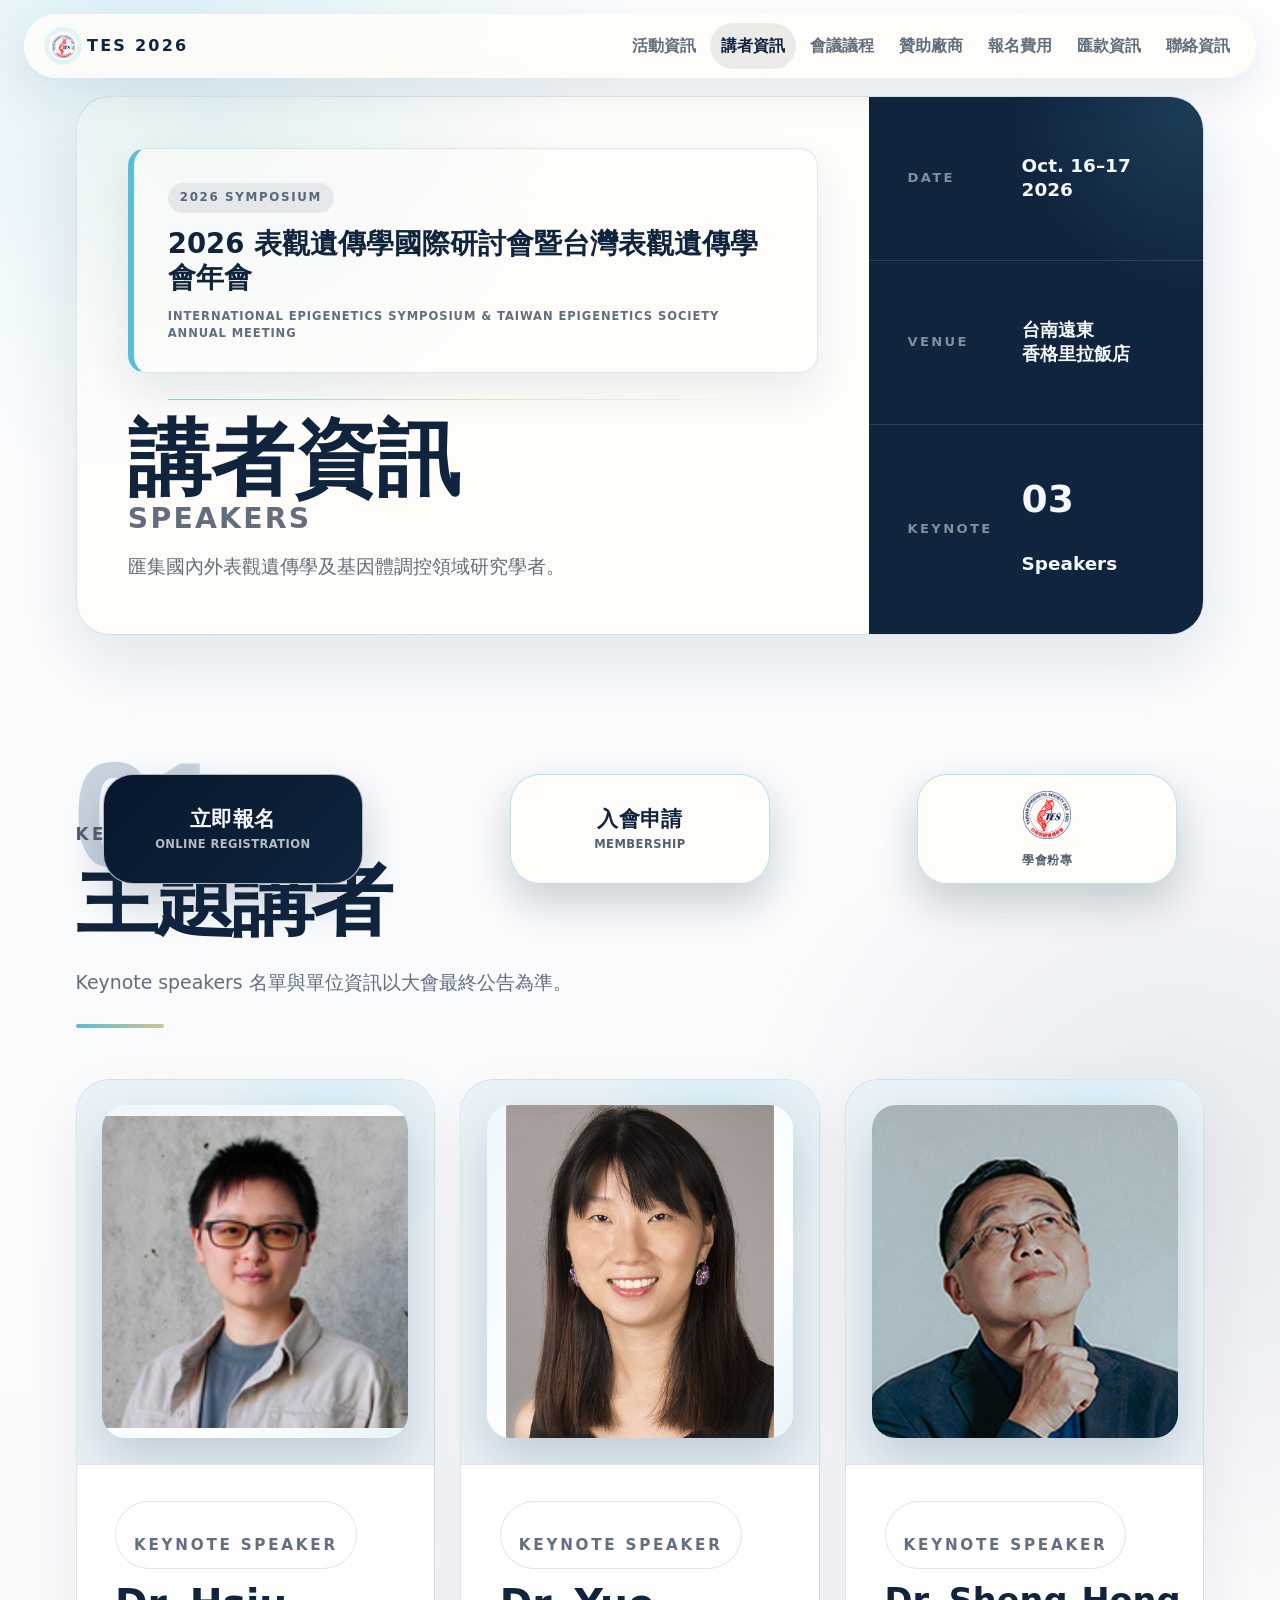
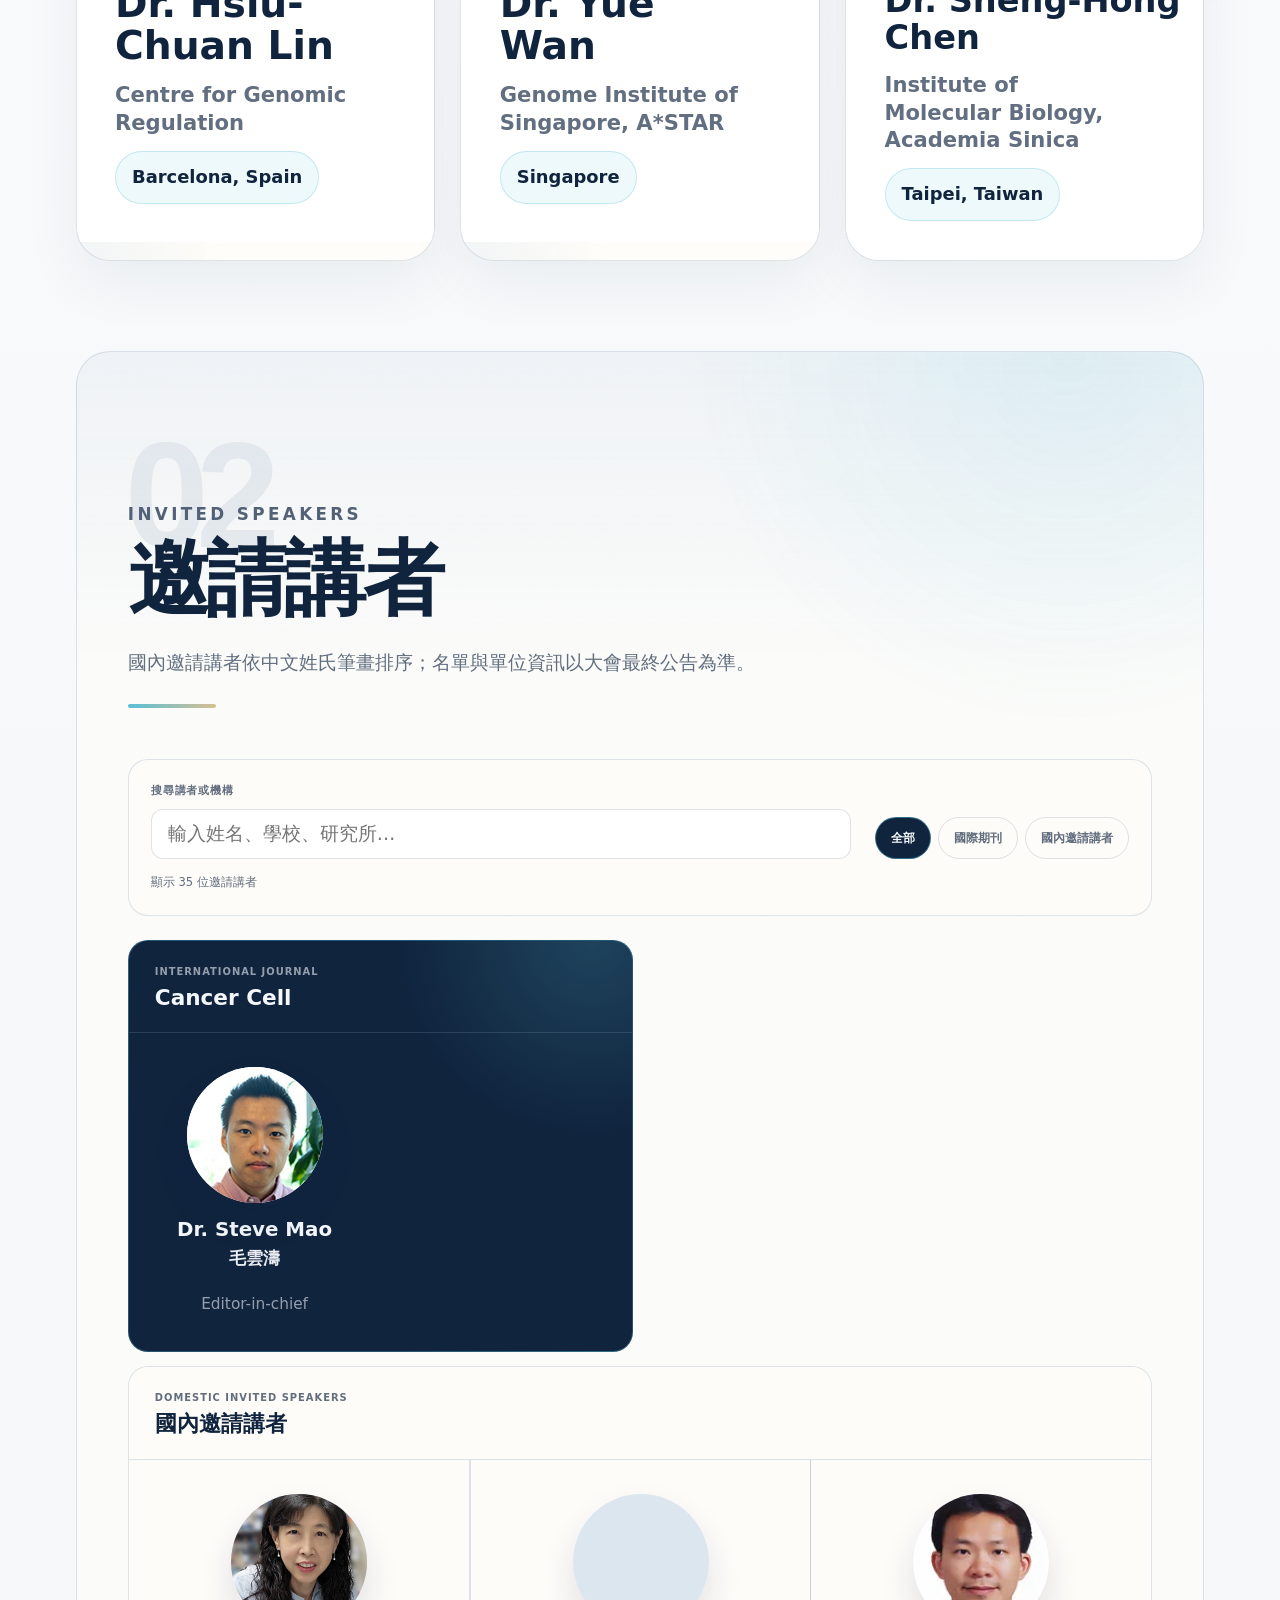
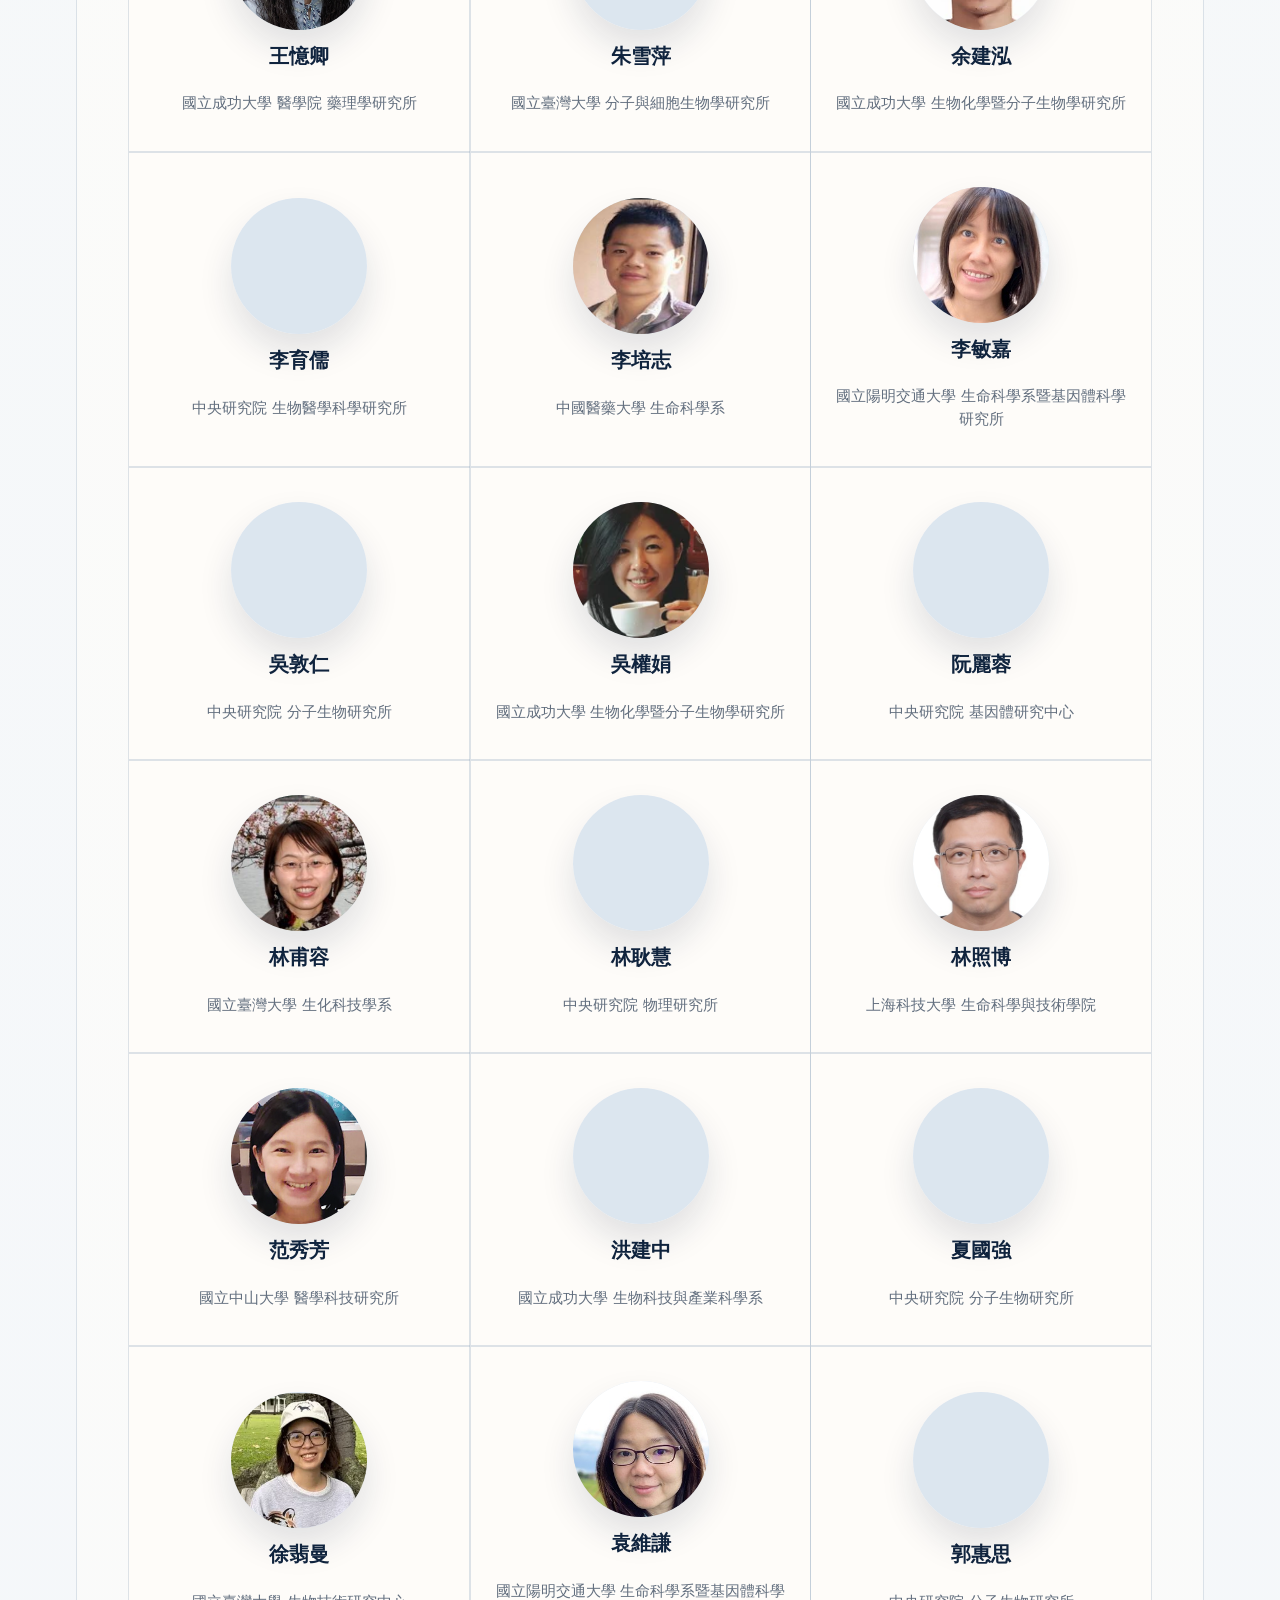
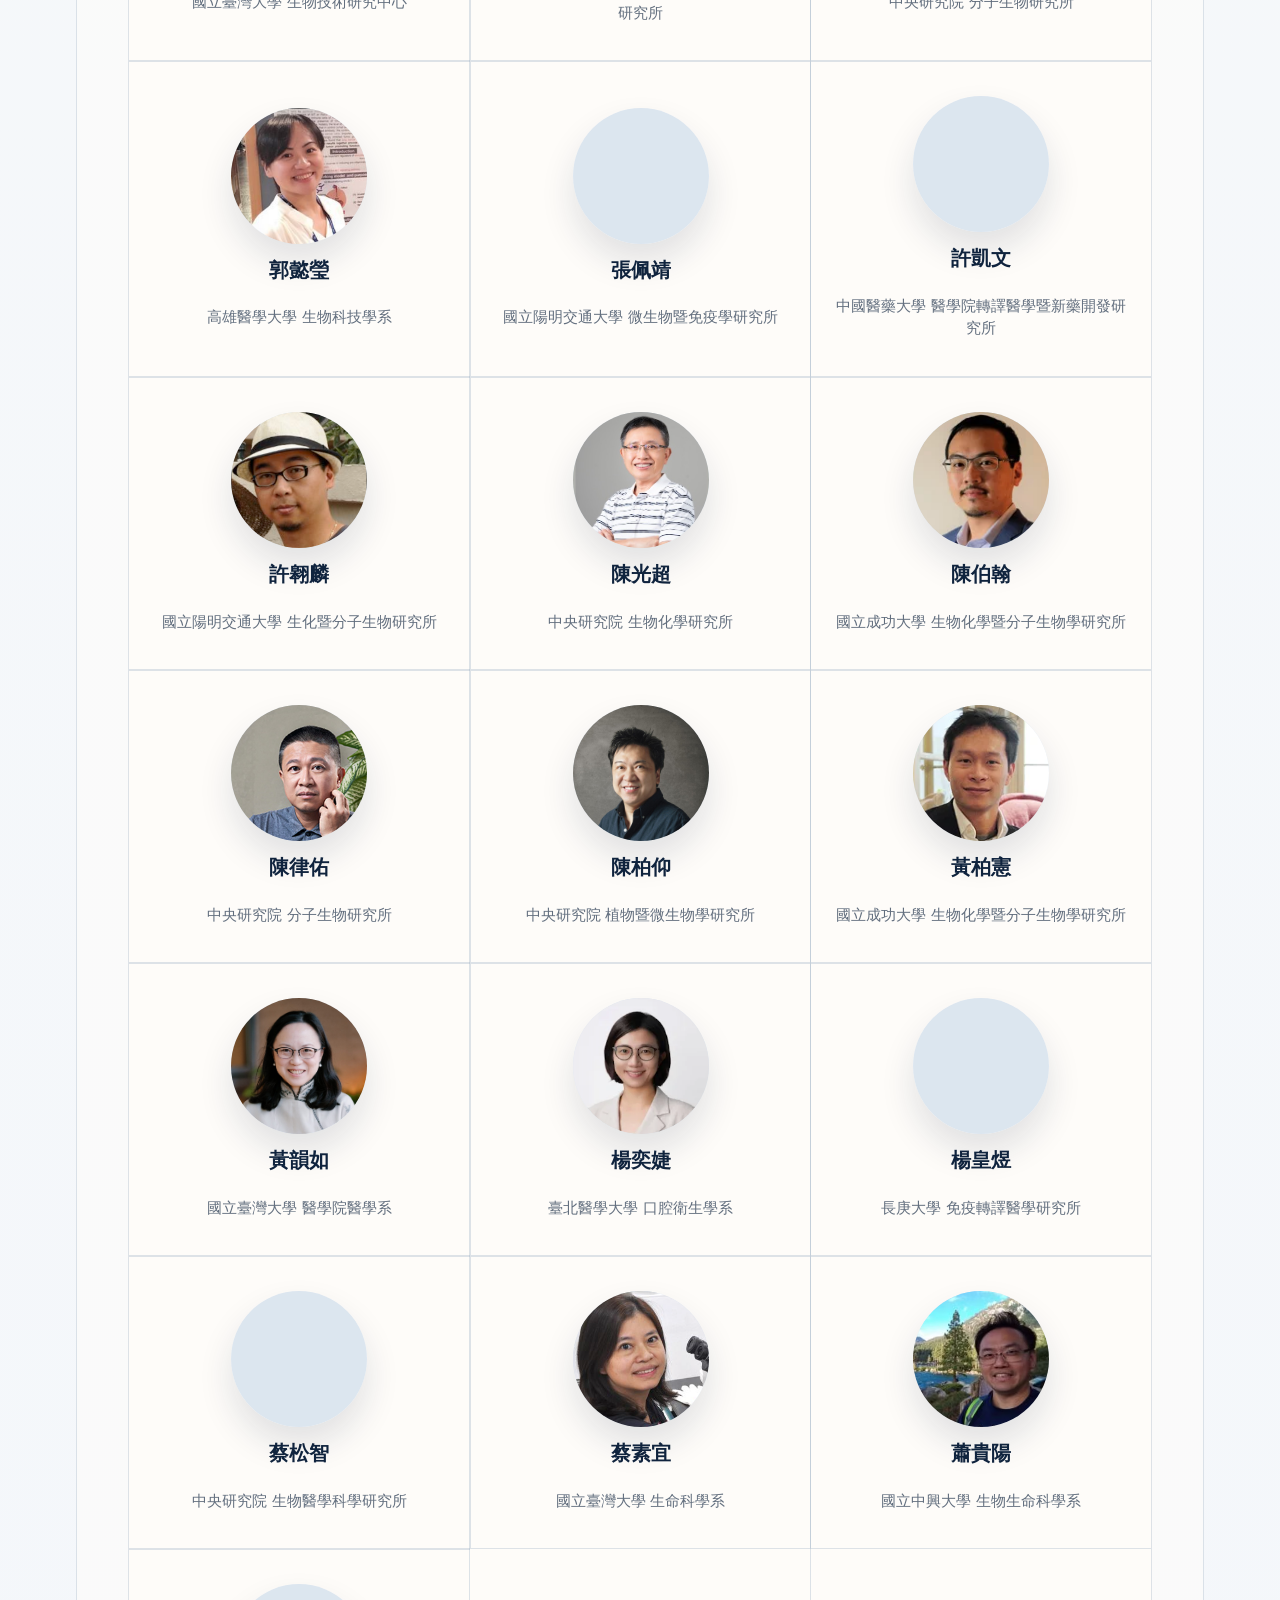
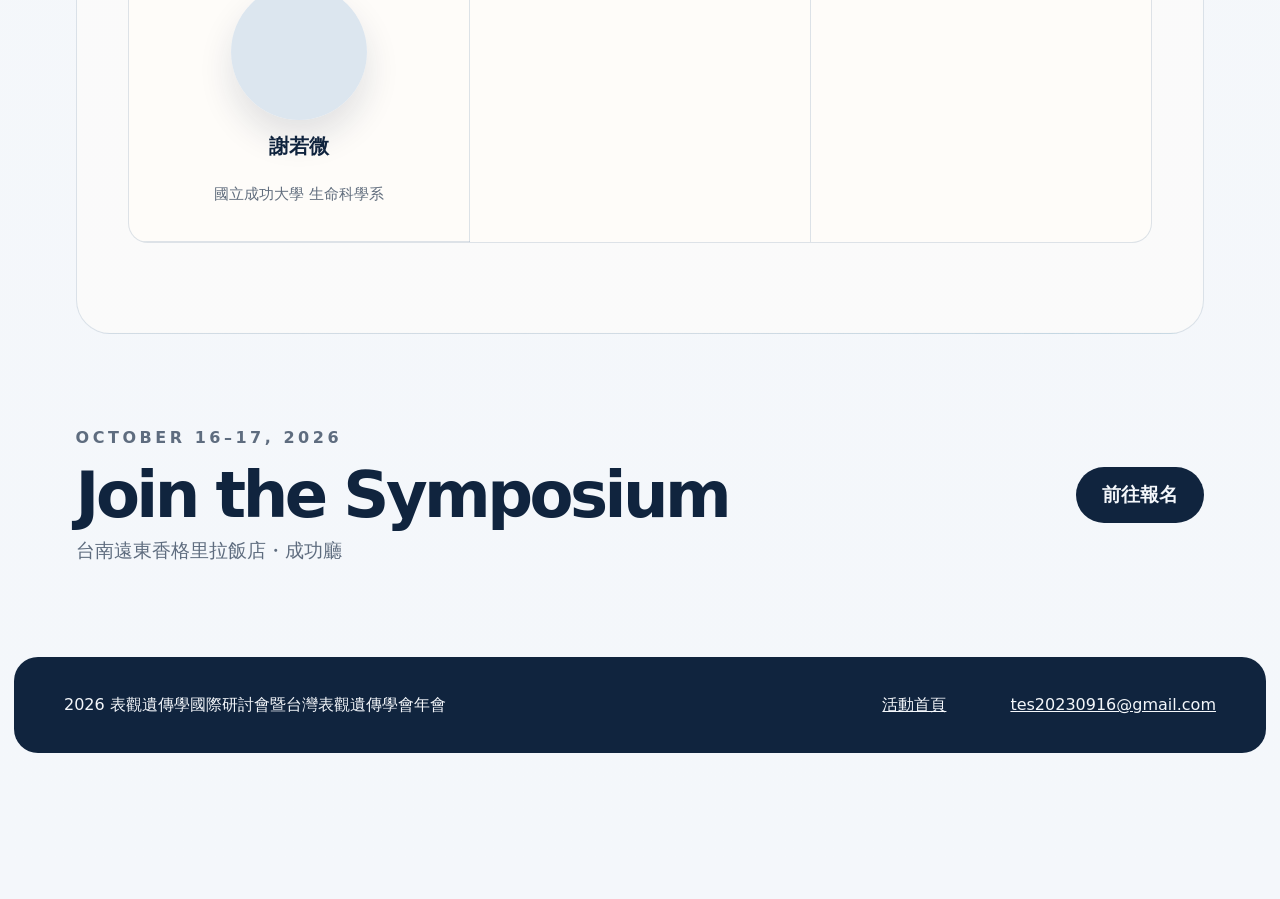
==== commit 7d57d6f2: "Remove speaker Shu-Pin Wang" ====
--- a/speakers.html
+++ b/speakers.html
@@ -146,7 +146,6 @@
           <article class="speaker-group speaker-group-wide domestic-speaker-group" data-speaker-category="domestic">
             <header><p>Domestic Invited Speakers</p><h3>國內邀請講者</h3></header>
             <div class="speaker-directory-list">
-              <div data-photo="assets/speakers/wang-shu-pin.jpeg" data-photo-position="53% 50%" data-photo-zoom="1.82" data-photo-shift-x="1%" data-photo-shift-y="15%"><strong>王書品</strong><span>中央研究院 生物醫學科學研究所</span></div>
               <div data-photo="assets/speakers/wang-yi-ching.jpeg" data-photo-position="50% 40%" data-photo-zoom="1.25" data-photo-shift-x="0%" data-photo-shift-y="4%"><strong>王憶卿</strong><span>國立成功大學 醫學院 藥理學研究所</span></div>
               <div data-photo="assets/speakers/chu-hsueh-ping-crop.png" data-photo-position="50% 50%" data-photo-zoom="1" data-photo-shift-x="0%" data-photo-shift-y="0%"><strong>朱雪萍</strong><span>國立臺灣大學 分子與細胞生物學研究所</span></div>
               <div data-photo="assets/speakers/yu-chien-hung-crop.png" data-photo-position="50% 50%" data-photo-zoom="1.15" data-photo-shift-x="0%" data-photo-shift-y="0%"><strong>余建泓</strong><span>國立成功大學 生物化學暨分子生物學研究所</span></div>
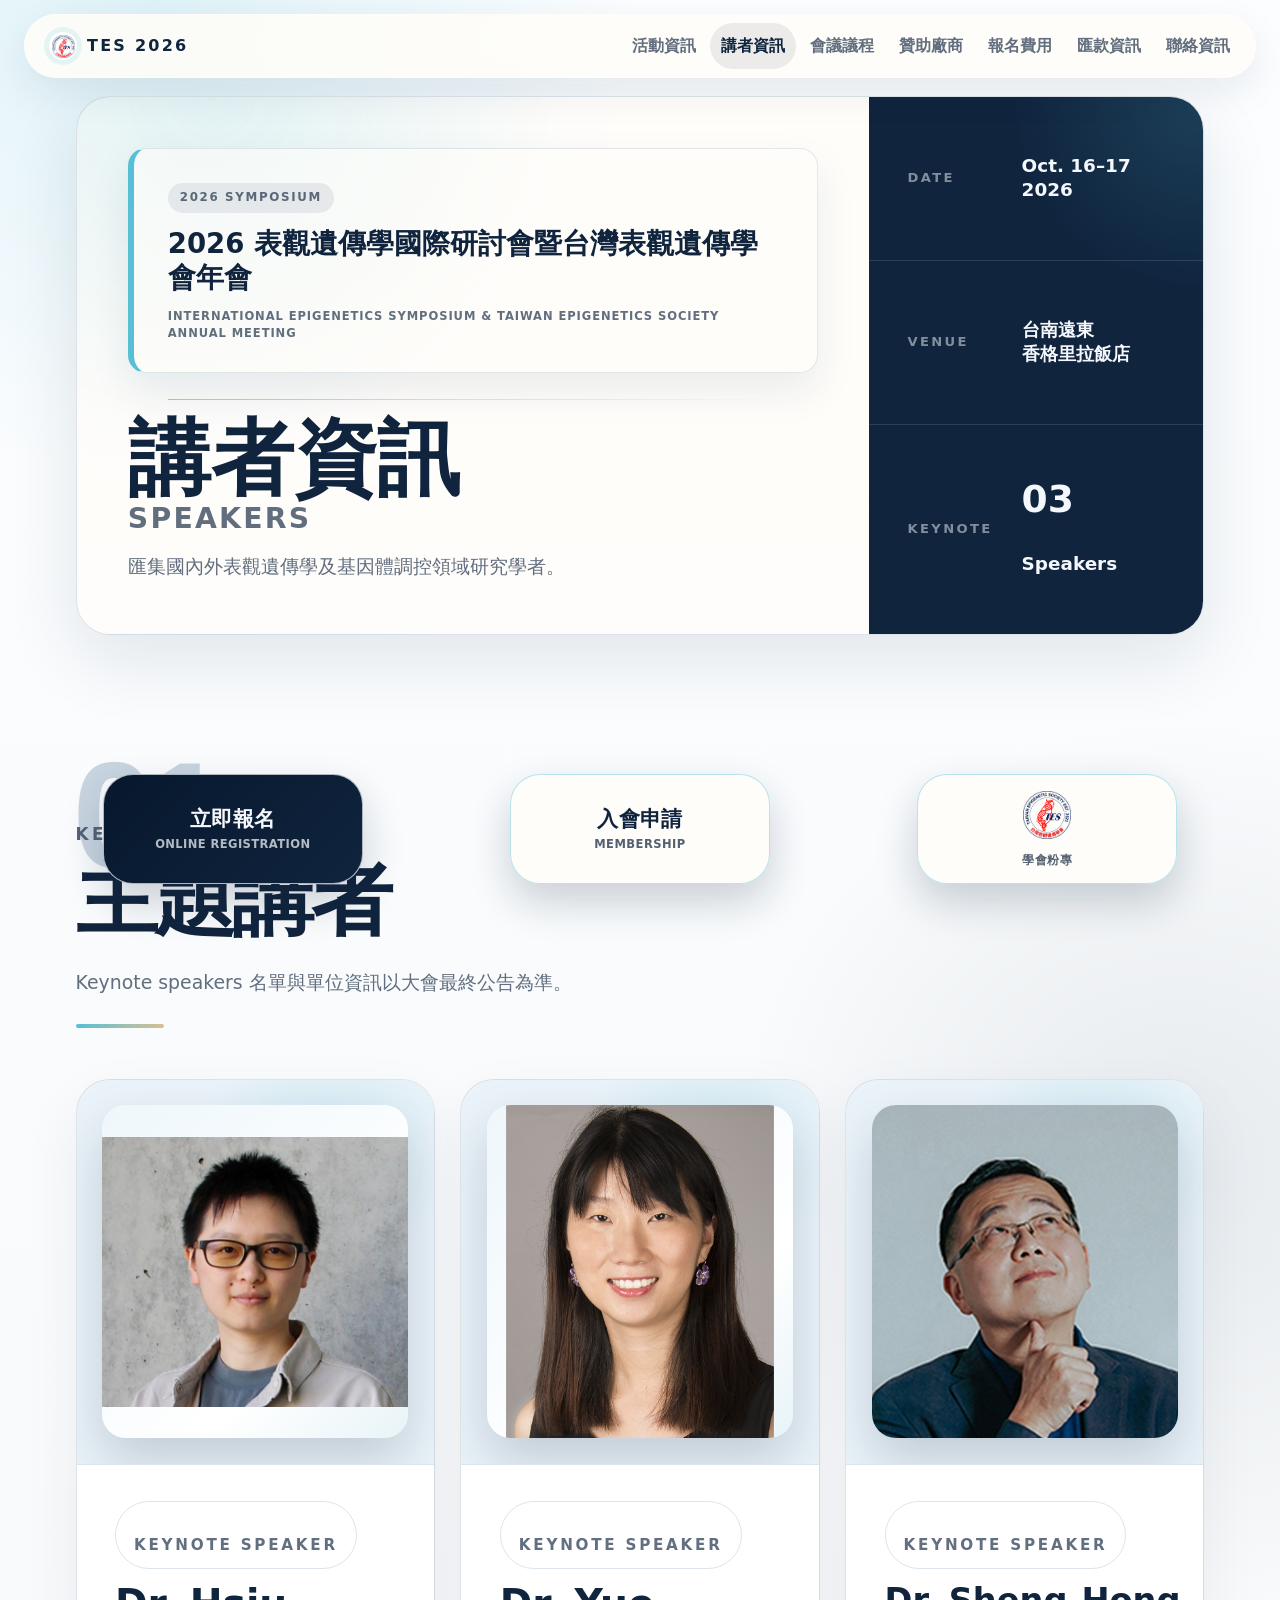
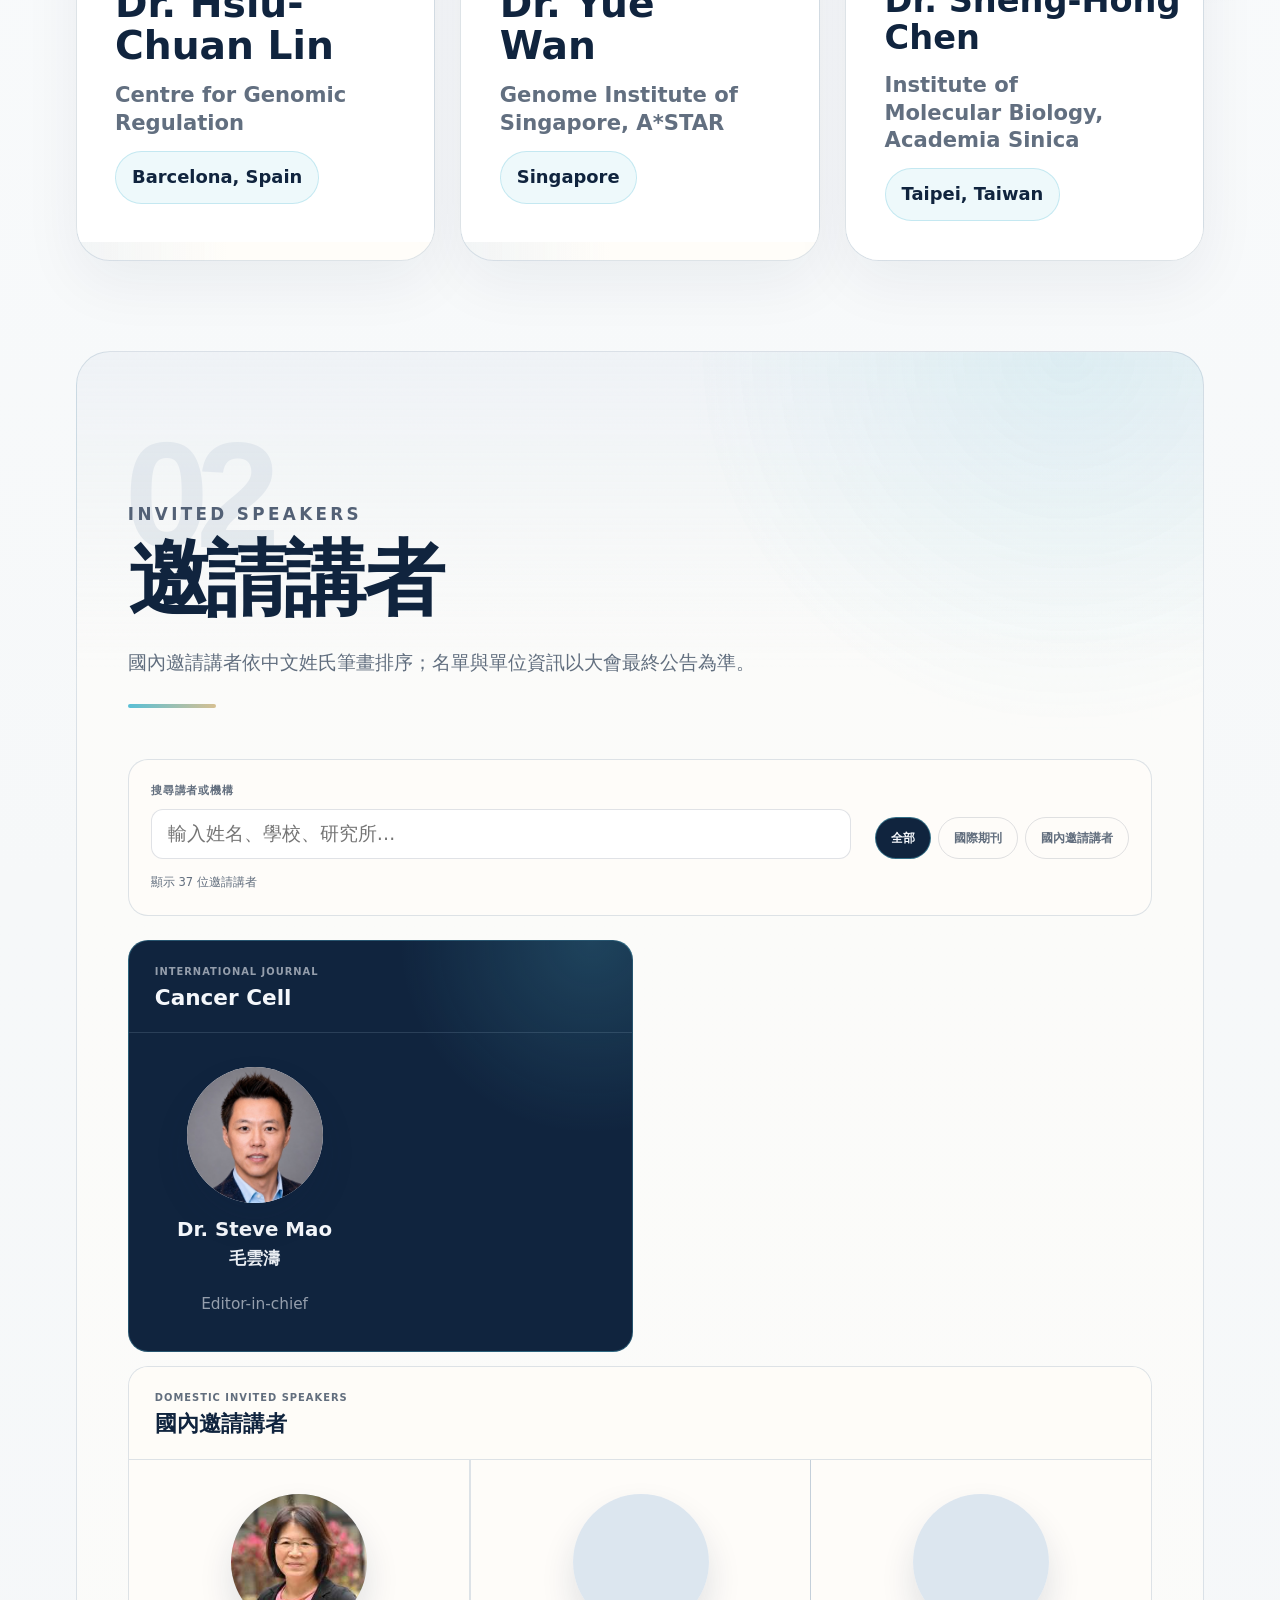
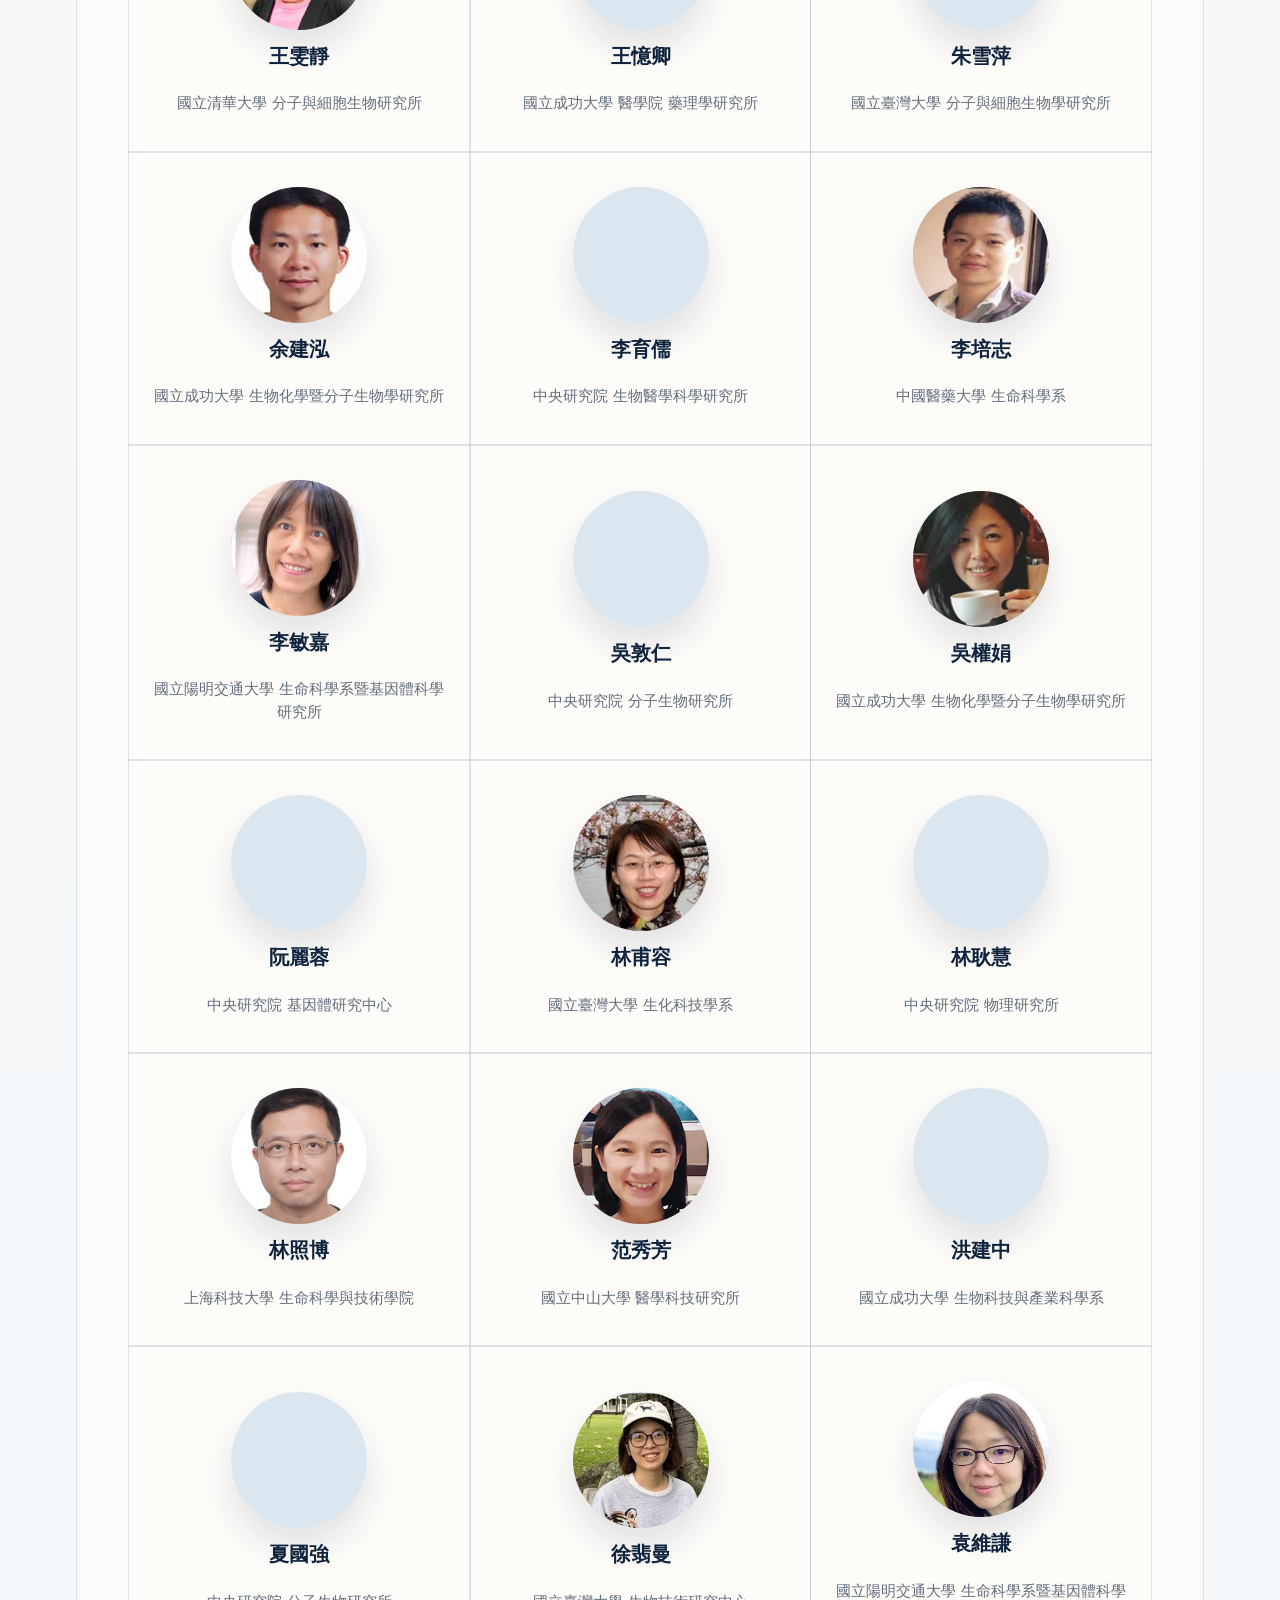
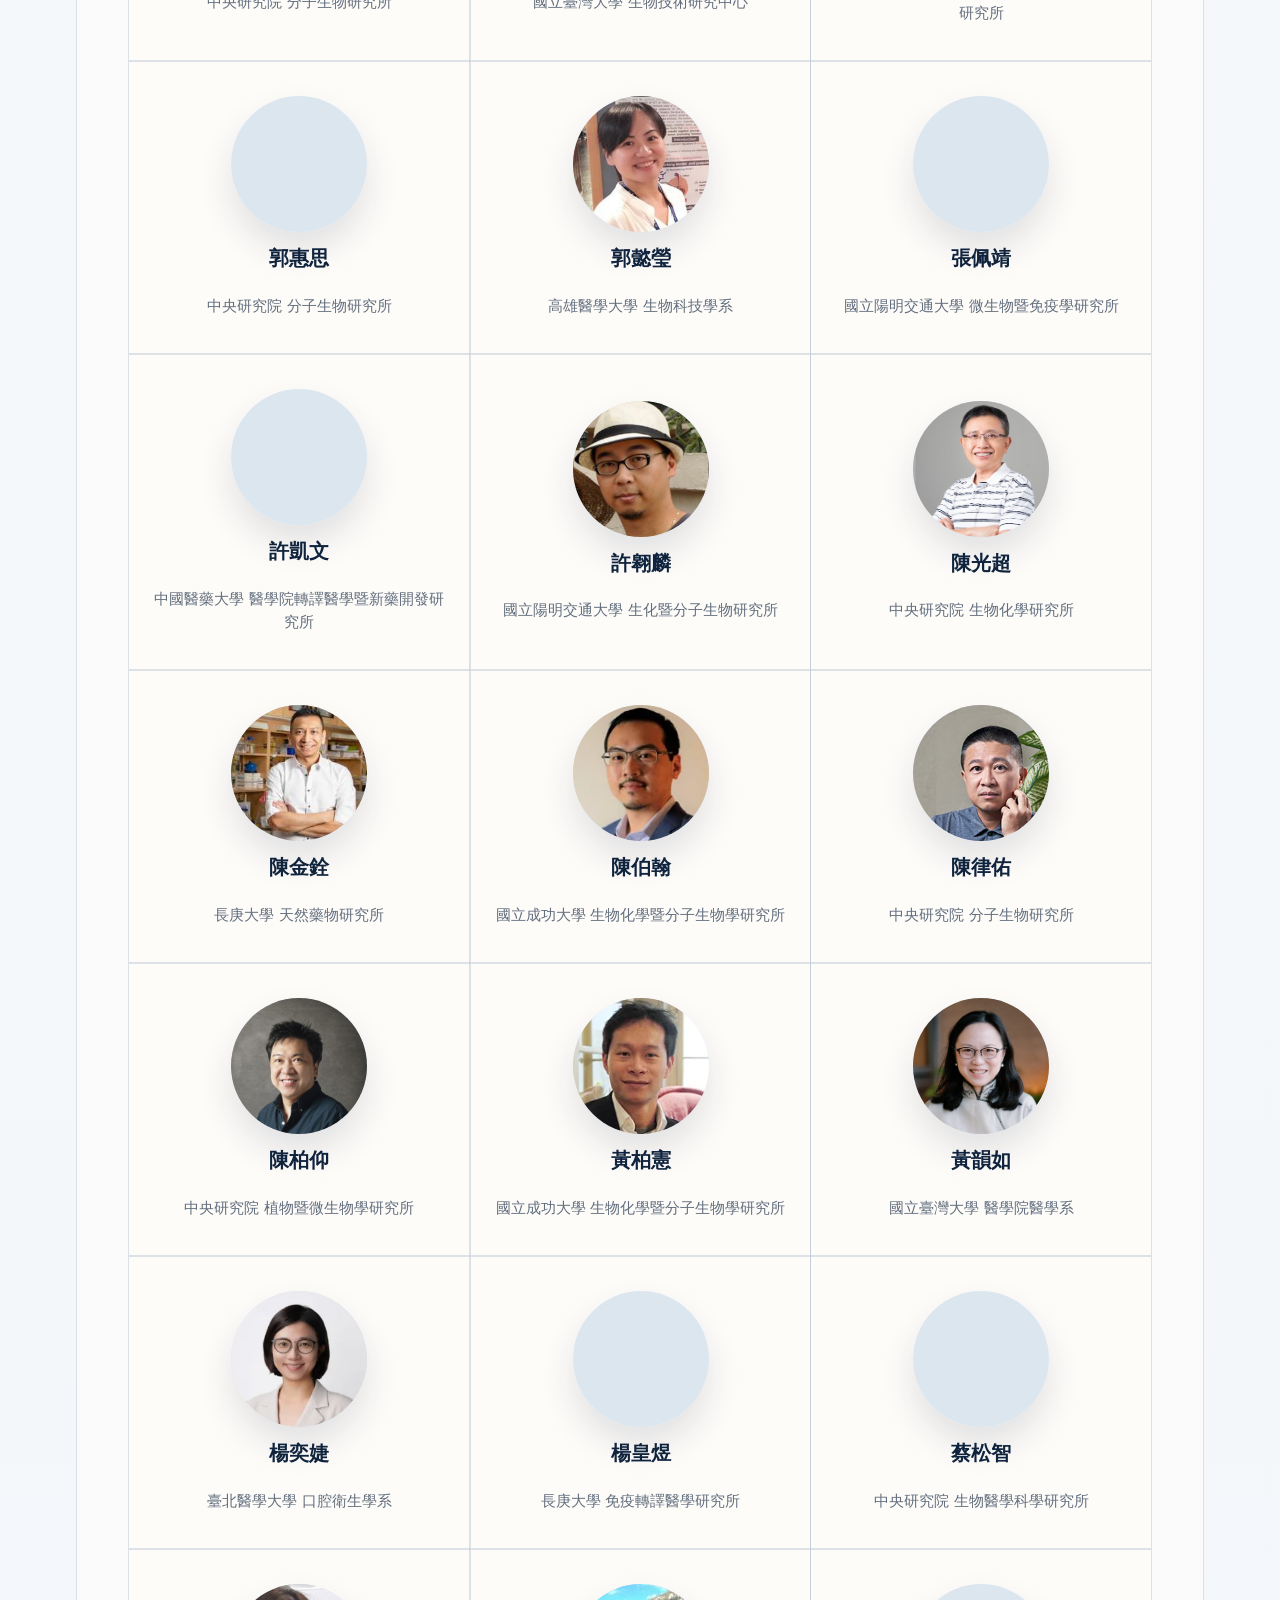
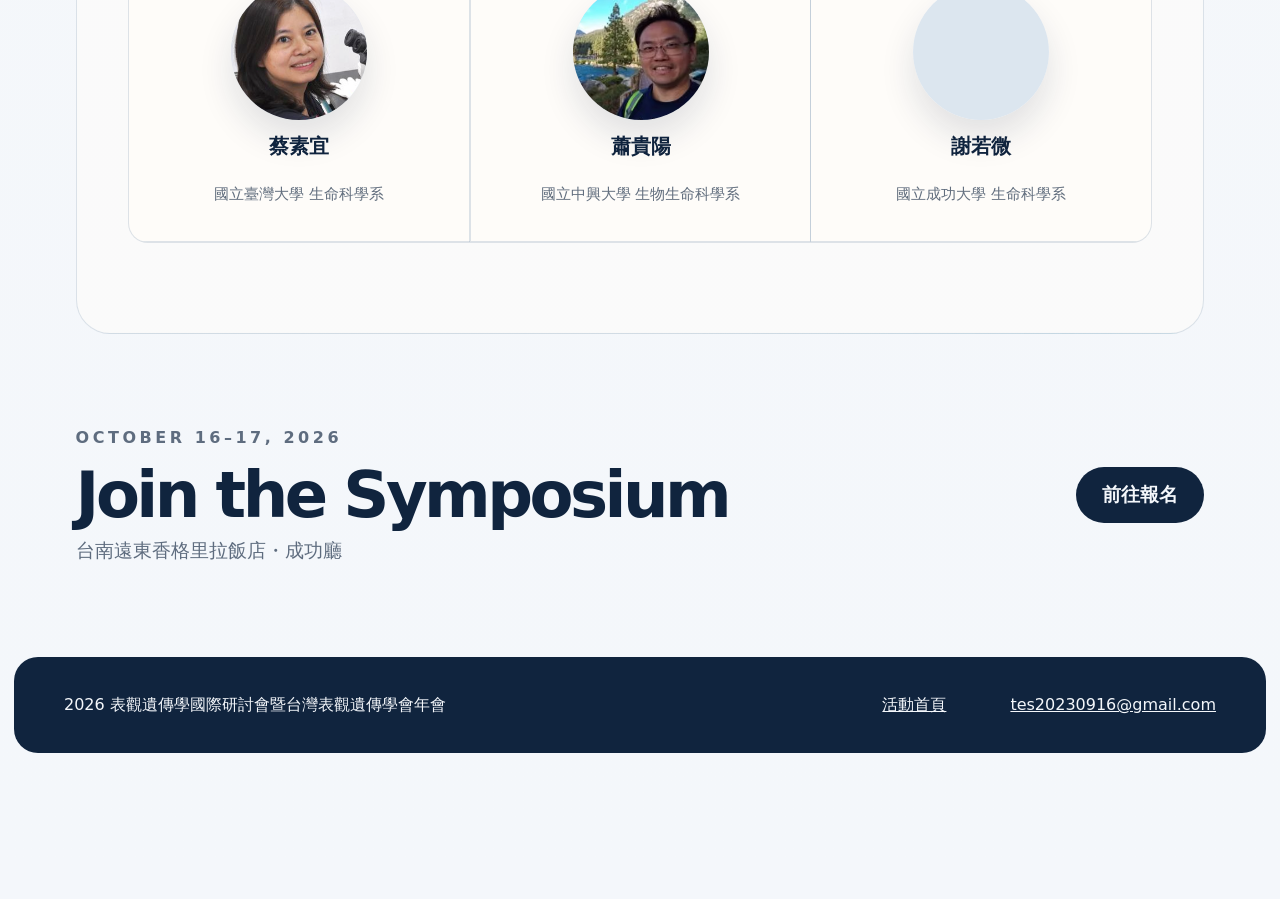
==== commit c8fe0fcb: "Update program and speaker photos" ====
--- a/speakers.html
+++ b/speakers.html
@@ -146,6 +146,7 @@
           <article class="speaker-group speaker-group-wide domestic-speaker-group" data-speaker-category="domestic">
             <header><p>Domestic Invited Speakers</p><h3>國內邀請講者</h3></header>
             <div class="speaker-directory-list">
+              <div data-photo="assets/speakers/wang-wen-ching.jpg" data-photo-position="50% 42%" data-photo-zoom="1.12" data-photo-shift-x="0%" data-photo-shift-y="5%"><strong>王雯靜</strong><span>國立清華大學 分子與細胞生物研究所</span></div>
               <div data-photo="assets/speakers/wang-yi-ching.jpeg" data-photo-position="50% 40%" data-photo-zoom="1.25" data-photo-shift-x="0%" data-photo-shift-y="4%"><strong>王憶卿</strong><span>國立成功大學 醫學院 藥理學研究所</span></div>
               <div data-photo="assets/speakers/chu-hsueh-ping-crop.png" data-photo-position="50% 50%" data-photo-zoom="1" data-photo-shift-x="0%" data-photo-shift-y="0%"><strong>朱雪萍</strong><span>國立臺灣大學 分子與細胞生物學研究所</span></div>
               <div data-photo="assets/speakers/yu-chien-hung-crop.png" data-photo-position="50% 50%" data-photo-zoom="1.15" data-photo-shift-x="0%" data-photo-shift-y="0%"><strong>余建泓</strong><span>國立成功大學 生物化學暨分子生物學研究所</span></div>
@@ -169,6 +170,7 @@
               <div data-photo="assets/speakers/hsu-kai-wen-crop.png" data-photo-position="50% 50%" data-photo-zoom="1" data-photo-shift-x="0%" data-photo-shift-y="0%"><strong>許凱文</strong><span>中國醫藥大學 醫學院轉譯醫學暨新藥開發研究所</span></div>
               <div data-photo="assets/speakers/hsu-ao-lin-crop.png" data-photo-position="50% 50%" data-photo-zoom="1" data-photo-shift-x="0%" data-photo-shift-y="0%"><strong>許翱麟</strong><span>國立陽明交通大學 生化暨分子生物研究所</span></div>
               <div data-photo="assets/speakers/chen-kuang-chao-avatar.jpeg" data-photo-position="50% 50%" data-photo-zoom="1.45" data-photo-shift-x="0%" data-photo-shift-y="18%"><strong>陳光超</strong><span>中央研究院 生物化學研究所</span></div>
+              <div data-photo="assets/speakers/chen-chin-chuan.jpg" data-photo-position="50% 40%" data-photo-zoom="1.1" data-photo-shift-x="0%" data-photo-shift-y="4%"><strong>陳金銓</strong><span>長庚大學 天然藥物研究所</span></div>
               <div data-photo="assets/speakers/chen-po-han-crop.png" data-photo-position="50% 50%" data-photo-zoom="1" data-photo-shift-x="0%" data-photo-shift-y="0%"><strong>陳伯翰</strong><span>國立成功大學 生物化學暨分子生物學研究所</span></div>
               <div data-photo="assets/speakers/chen-liu-yow.jpg" data-photo-position="64% 42%" data-photo-zoom="1.6" data-photo-shift-x="0%" data-photo-shift-y="2%"><strong>陳律佑</strong><span>中央研究院 分子生物研究所</span></div>
               <div data-photo="assets/speakers/chen-po-yang.jpeg" data-photo-position="50% 44%" data-photo-zoom="1.12" data-photo-shift-x="0%" data-photo-shift-y="5%"><strong>陳柏仰</strong><span>中央研究院 植物暨微生物學研究所</span></div>
--- a/styles.css
+++ b/styles.css
@@ -916,6 +916,10 @@
   line-height: 1.55;
 }
 
+.program-item p + p {
+  margin-top: 0.38rem;
+}
+
 .program-item.keynote,
 .program-item.parallel {
   margin-top: 0;
@@ -1433,6 +1437,12 @@
   height: 205px;
   margin: 0 auto;
   object-fit: contain;
+}
+
+.sponsor-card-dovetail img {
+  height: 150px;
+  object-fit: contain;
+  object-position: center;
 }
 
 .sponsor-card h3 {
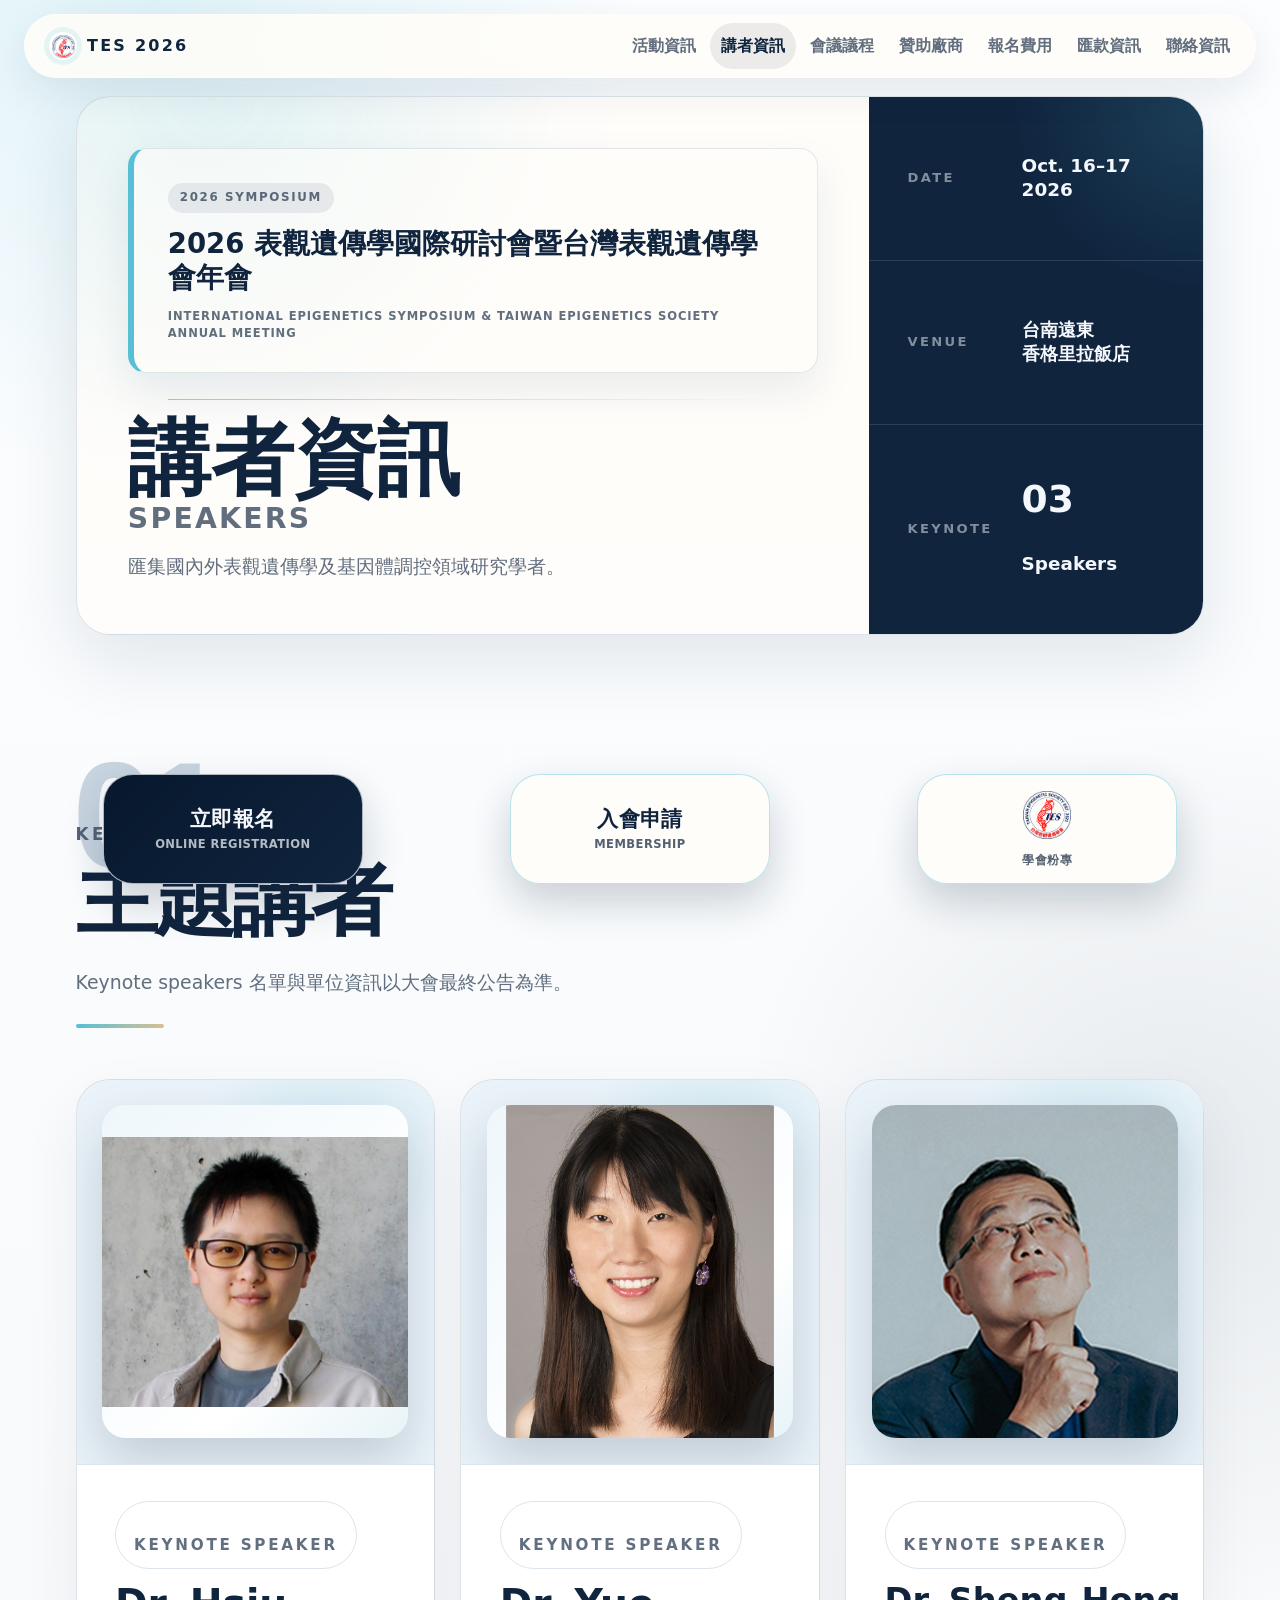
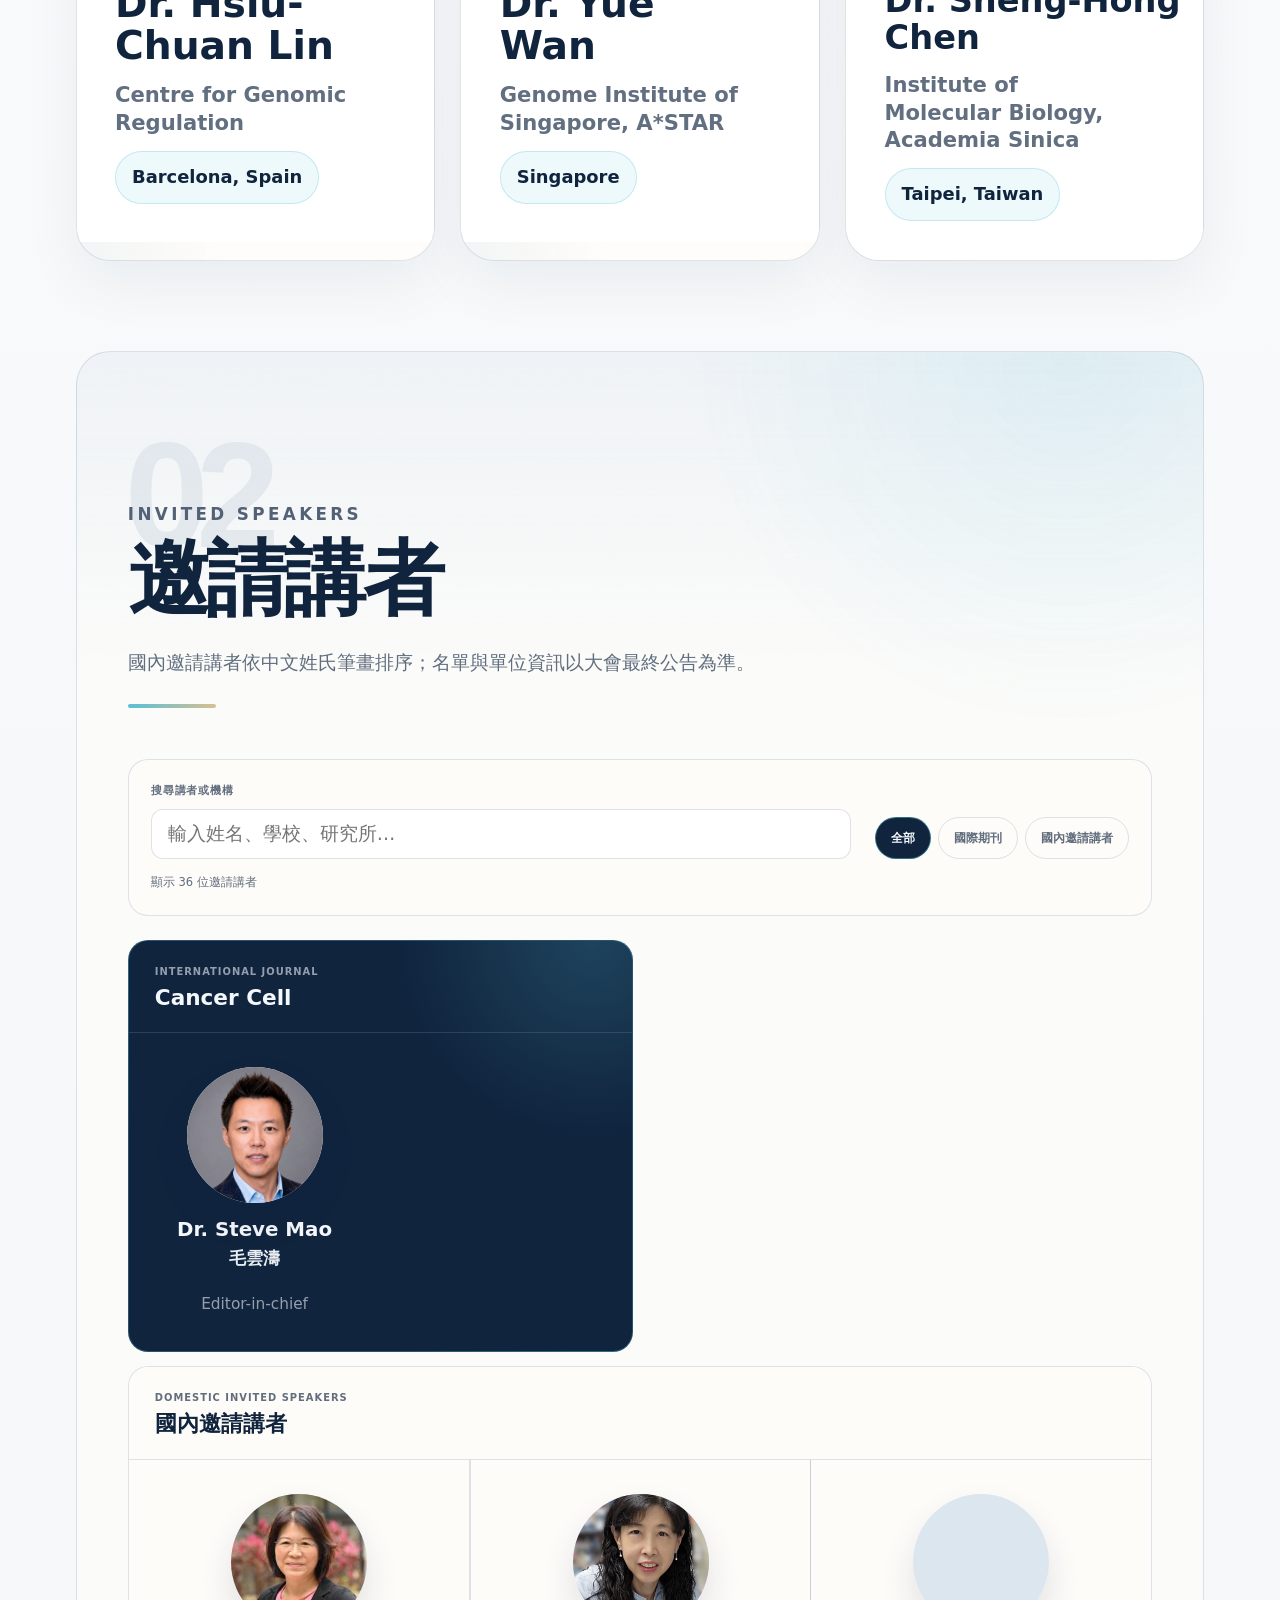
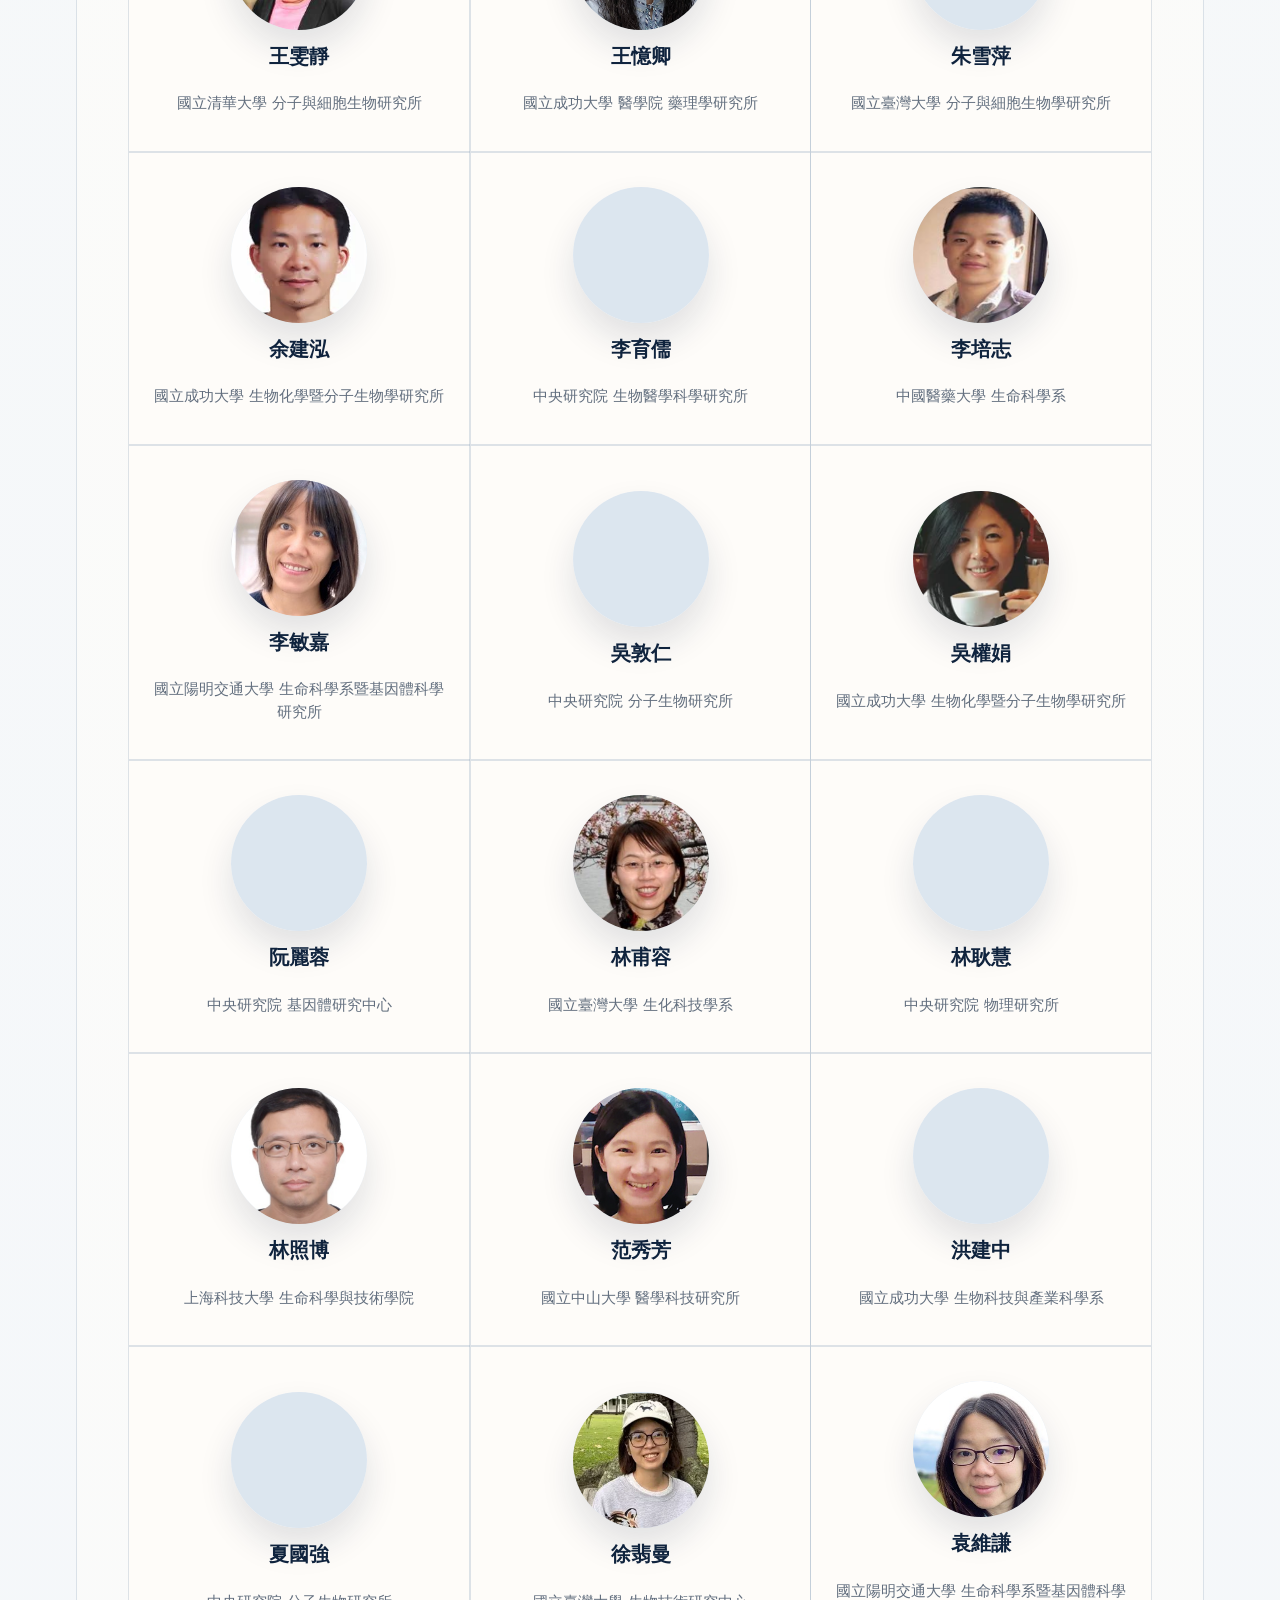
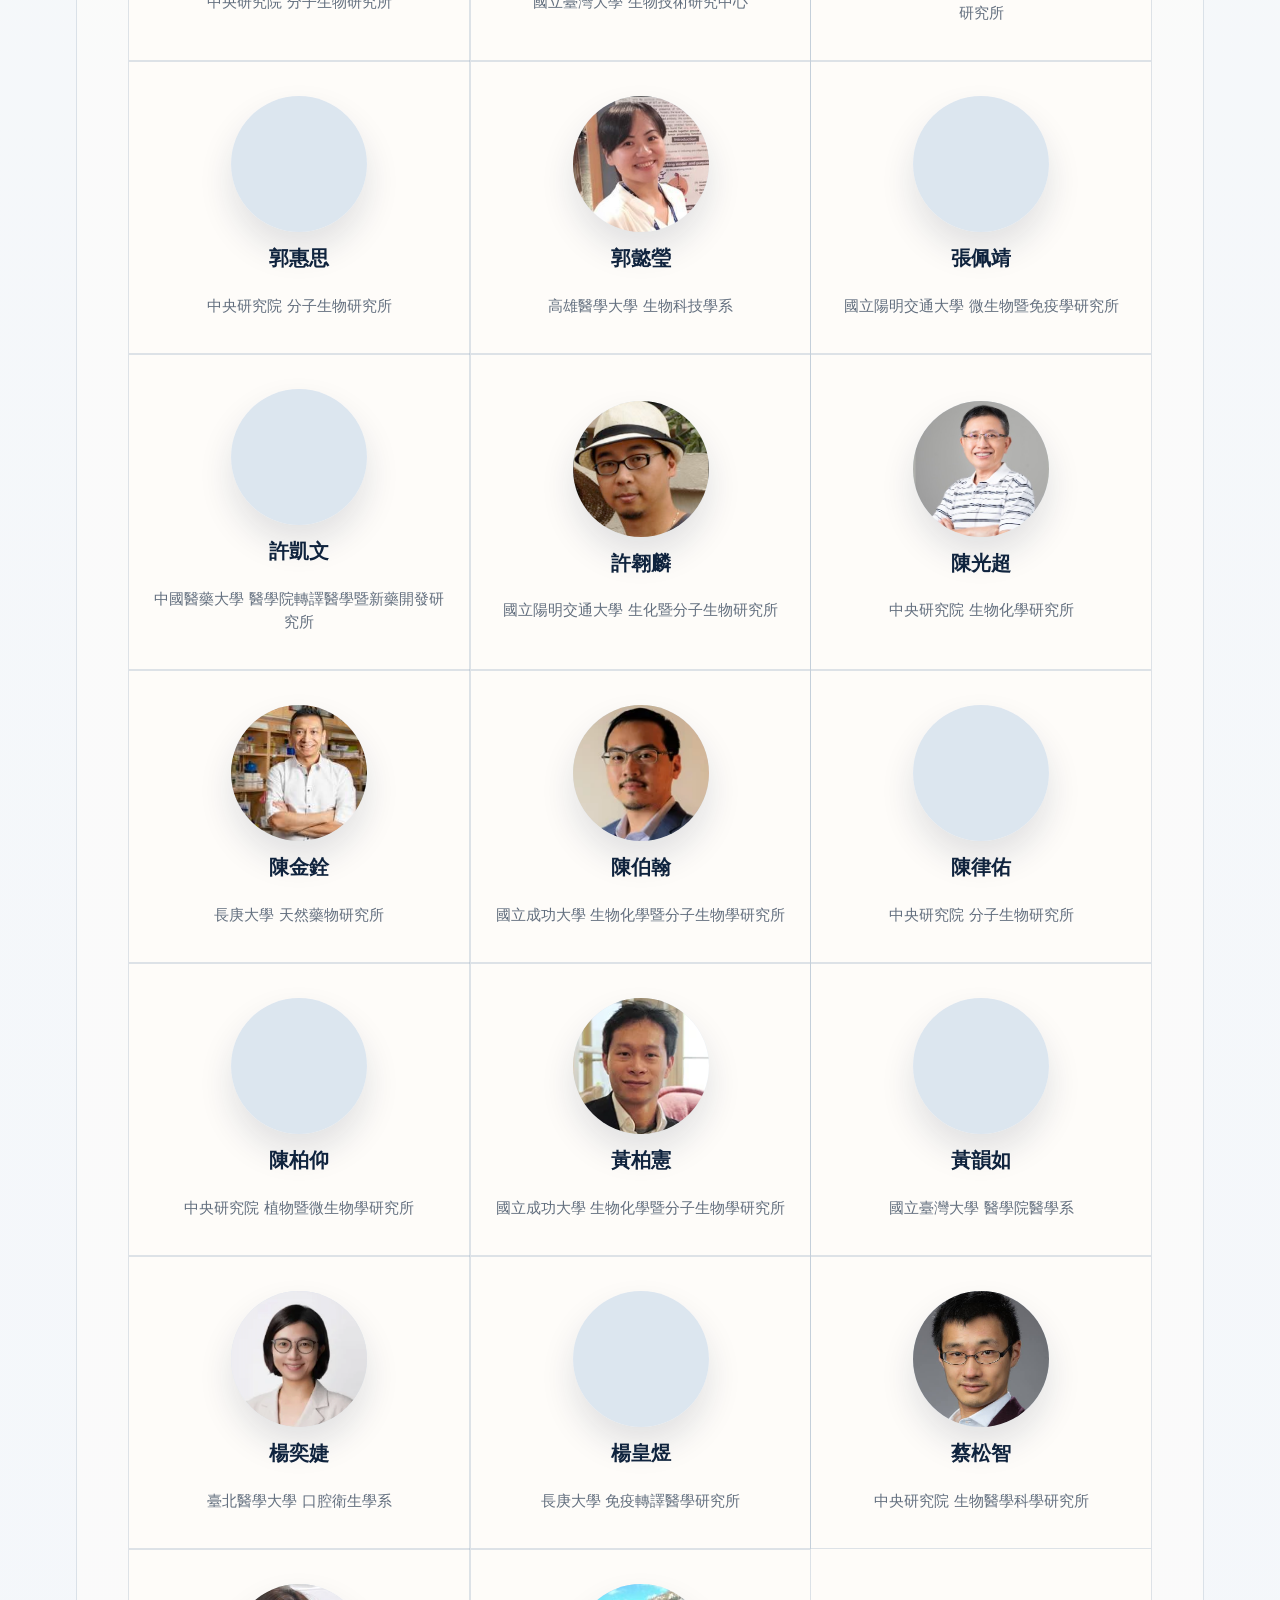
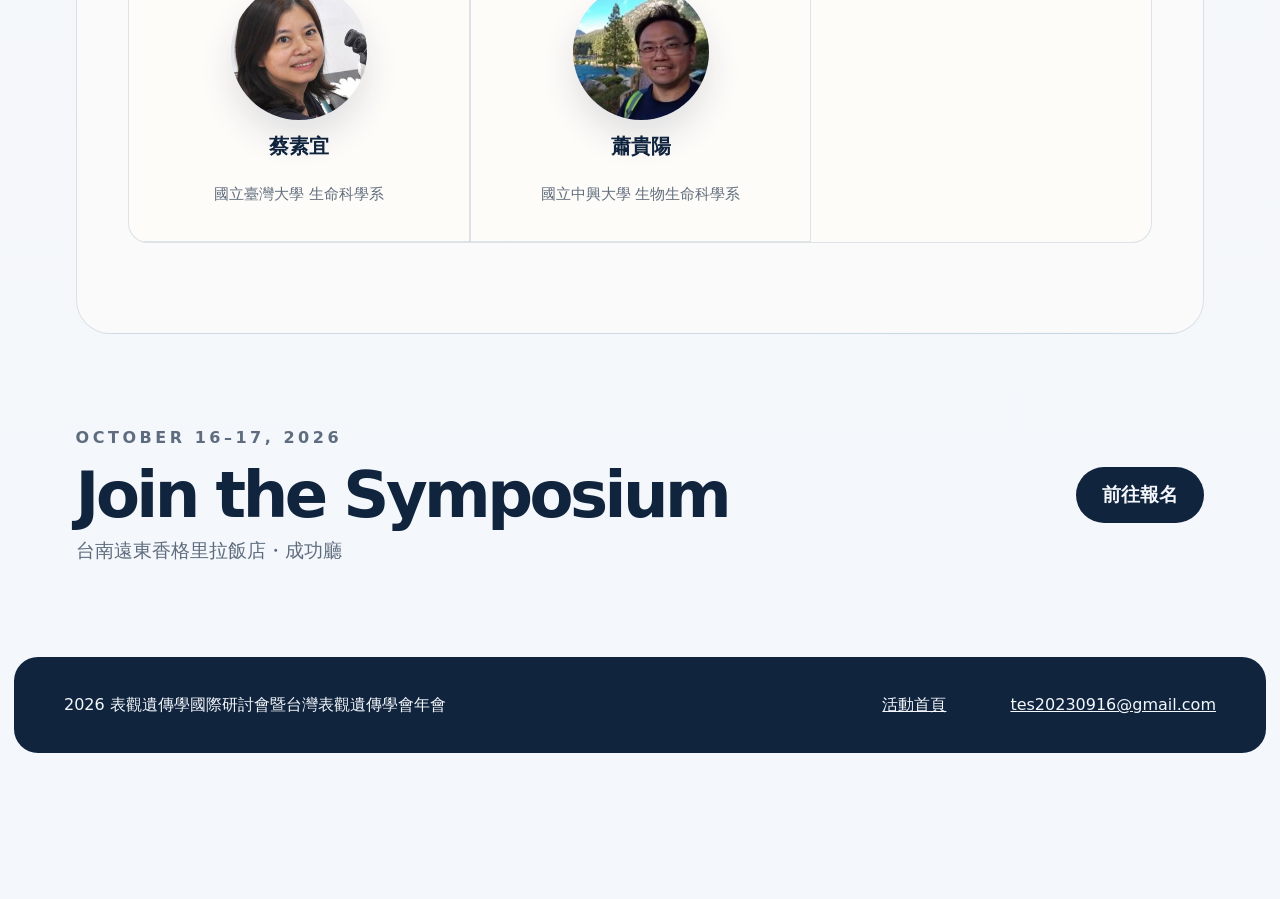
==== commit f2424df3: "Remove unavailable speaker" ====
--- a/speakers.html
+++ b/speakers.html
@@ -181,7 +181,6 @@
               <div data-photo="assets/speakers/tsai-sung-chih.jpeg" data-photo-position="50% 50%" data-photo-zoom="1.14" data-photo-shift-x="0%" data-photo-shift-y="0%"><strong>蔡松智</strong><span>中央研究院 生物醫學科學研究所</span></div>
               <div data-photo="assets/speakers/tsai-su-i.jpeg" data-photo-position="42% 38%" data-photo-zoom="1.28" data-photo-shift-x="5%" data-photo-shift-y="8%"><strong>蔡素宜</strong><span>國立臺灣大學 生命科學系</span></div>
               <div data-photo="assets/speakers/hsiao-kuei-yang.avif" data-photo-position="50% 50%" data-photo-zoom="1.14" data-photo-shift-x="0%" data-photo-shift-y="0%"><strong>蕭貴陽</strong><span>國立中興大學 生物生命科學系</span></div>
-              <div data-photo="assets/speakers/hsieh-jo-wei.png" data-photo-position="50% 42%" data-photo-zoom="1.08" data-photo-shift-x="0%" data-photo-shift-y="0%"><strong>謝若微</strong><span>國立成功大學 生命科學系</span></div>
             </div>
           </article>
         </div>
--- a/styles.css
+++ b/styles.css
@@ -892,6 +892,10 @@
   border-bottom: 1px solid var(--soft-line);
 }
 
+.program-item > div {
+  min-width: 0;
+}
+
 .program-item:last-child {
   border-bottom: 0;
 }
@@ -918,6 +922,82 @@
 
 .program-item p + p {
   margin-top: 0.38rem;
+}
+
+.program-session-title {
+  color: var(--ink) !important;
+  font-weight: 850;
+}
+
+.program-chair {
+  display: inline-flex;
+  width: fit-content;
+  max-width: 100%;
+  margin-top: 0.55rem !important;
+  padding: 0.35rem 0.68rem;
+  border: 1px solid rgba(105, 194, 207, 0.38);
+  border-radius: 999px;
+  background: rgba(230, 248, 251, 0.72);
+  color: var(--ink) !important;
+  font-weight: 800;
+}
+
+.program-subtalks {
+  display: grid;
+  gap: 0;
+  margin: 1rem 0 0;
+  padding: 0;
+  overflow: hidden;
+  border: 1px solid rgba(133, 158, 184, 0.24);
+  border-radius: 14px;
+  background: rgba(255, 253, 249, 0.66);
+  list-style: none;
+}
+
+.program-subtalks li {
+  display: grid;
+  grid-template-columns: minmax(104px, 0.22fr) minmax(0, 1fr);
+  gap: 0.85rem;
+  padding: 0.82rem 0.95rem;
+  border-bottom: 1px solid rgba(133, 158, 184, 0.18);
+}
+
+.program-subtalks li:last-child {
+  border-bottom: 0;
+}
+
+.program-subtalks time {
+  align-self: start;
+  padding-top: 0.08rem;
+  color: var(--ink);
+  font-size: clamp(0.76rem, 0.72vw, 0.9rem);
+  font-weight: 900;
+}
+
+.program-subtalks div {
+  min-width: 0;
+}
+
+.program-subtalks strong {
+  display: block;
+  color: var(--ink);
+  font-size: clamp(0.86rem, 0.78vw, 0.98rem);
+  font-weight: 850;
+  line-height: 1.45;
+  overflow-wrap: anywhere;
+}
+
+.program-subtalks span {
+  display: block;
+  margin-top: 0.28rem;
+  color: var(--muted);
+  font-size: clamp(0.78rem, 0.72vw, 0.9rem);
+  font-weight: 750;
+  line-height: 1.45;
+}
+
+.program-subtalks-compact li {
+  grid-template-columns: minmax(104px, 0.26fr) minmax(0, 1fr);
 }
 
 .program-item.keynote,
@@ -6685,6 +6765,43 @@
   }
 }
 
+.program-item .program-session-title {
+  color: var(--ink) !important;
+  font-size: clamp(1rem, 0.92vw, 1.14rem);
+  line-height: 1.45;
+}
+
+.program-item .program-chair {
+  font-size: clamp(0.9rem, 0.82vw, 1rem);
+}
+
+.program-item .program-subtalks time {
+  font-size: clamp(0.76rem, 0.72vw, 0.9rem);
+}
+
+.program-item .program-subtalks strong {
+  font-size: clamp(0.86rem, 0.78vw, 0.98rem);
+}
+
+.program-item .program-subtalks span {
+  font-size: clamp(0.78rem, 0.72vw, 0.9rem);
+}
+
+@media (max-width: 720px) {
+  .program-subtalks li,
+  .program-subtalks-compact li {
+    grid-template-columns: 1fr;
+    gap: 0.38rem;
+  }
+
+  .program-subtalks time {
+    width: fit-content;
+    padding: 0.18rem 0.5rem;
+    border-radius: 999px;
+    background: rgba(217, 228, 239, 0.75);
+  }
+}
+
 /* Mobile speaker cards: make portraits substantial and keep names visible. */
 @media (max-width: 720px) {
   .keynote-preview-grid {
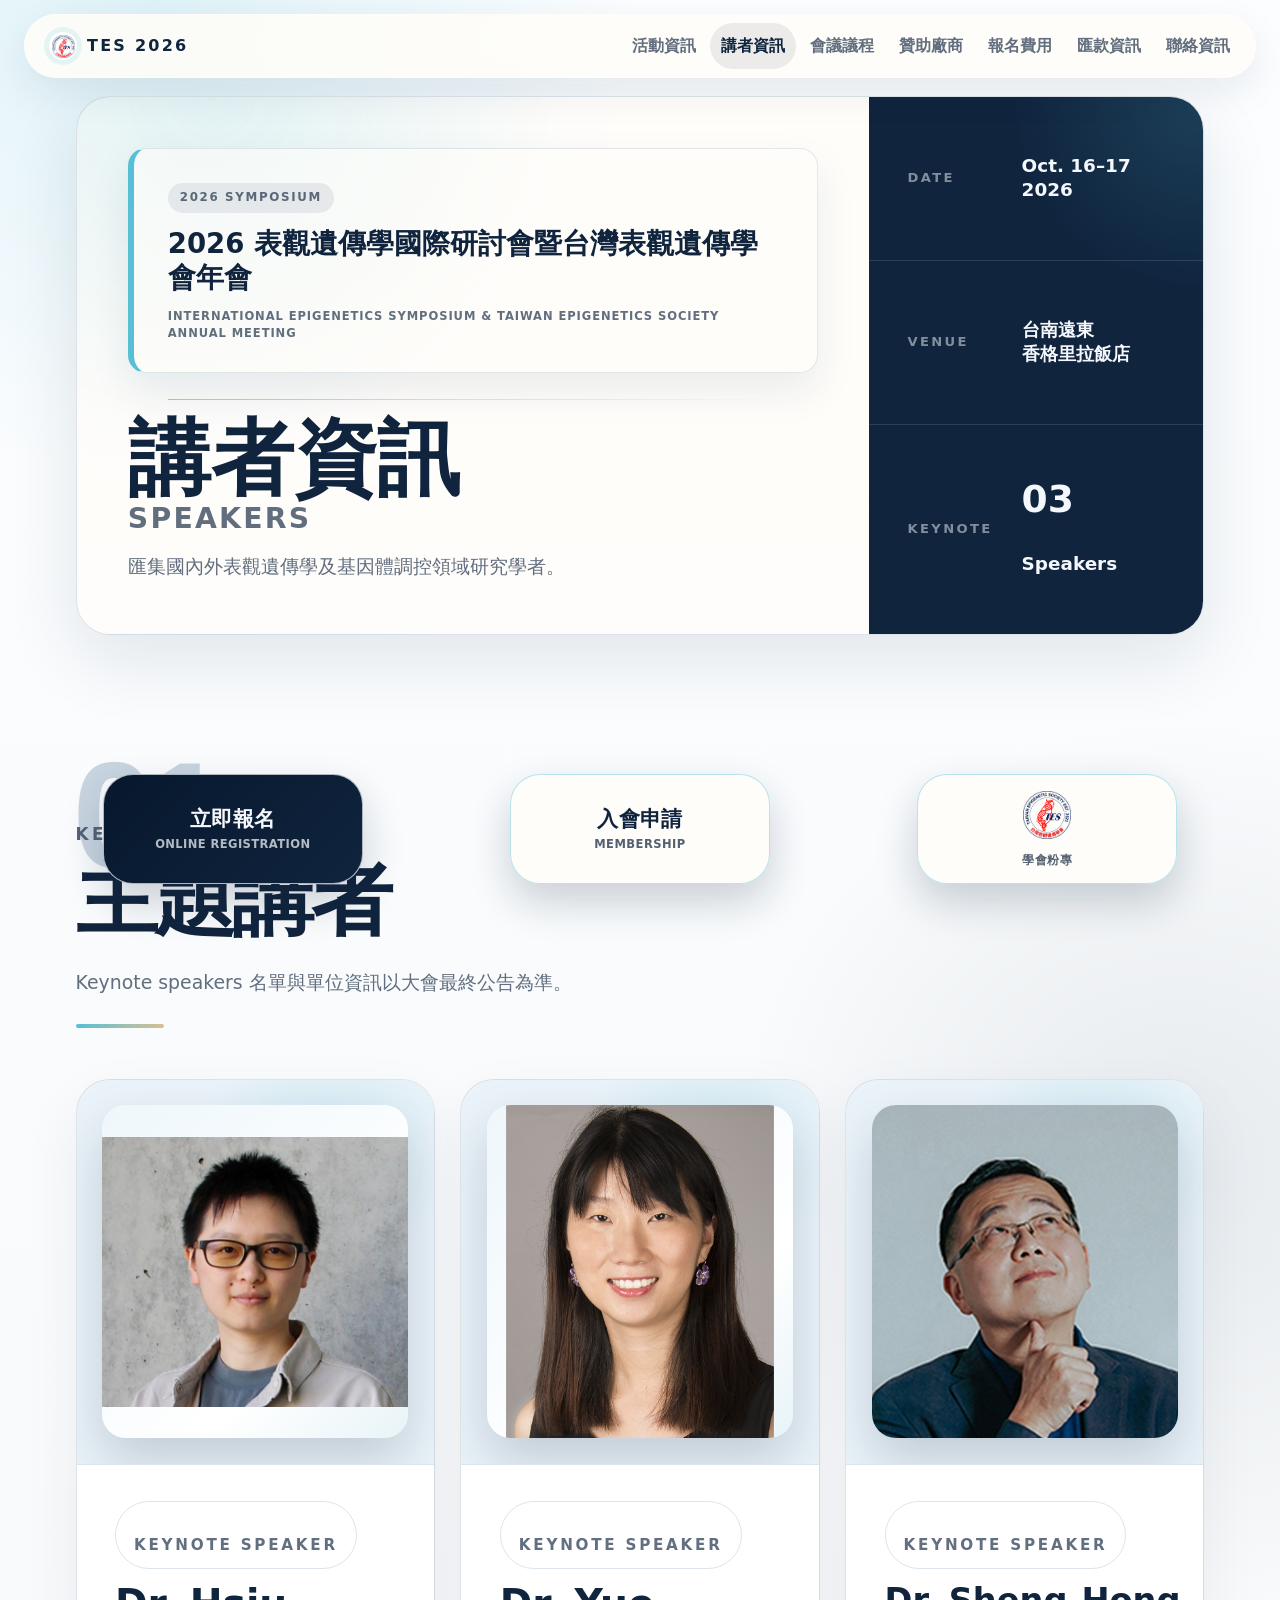
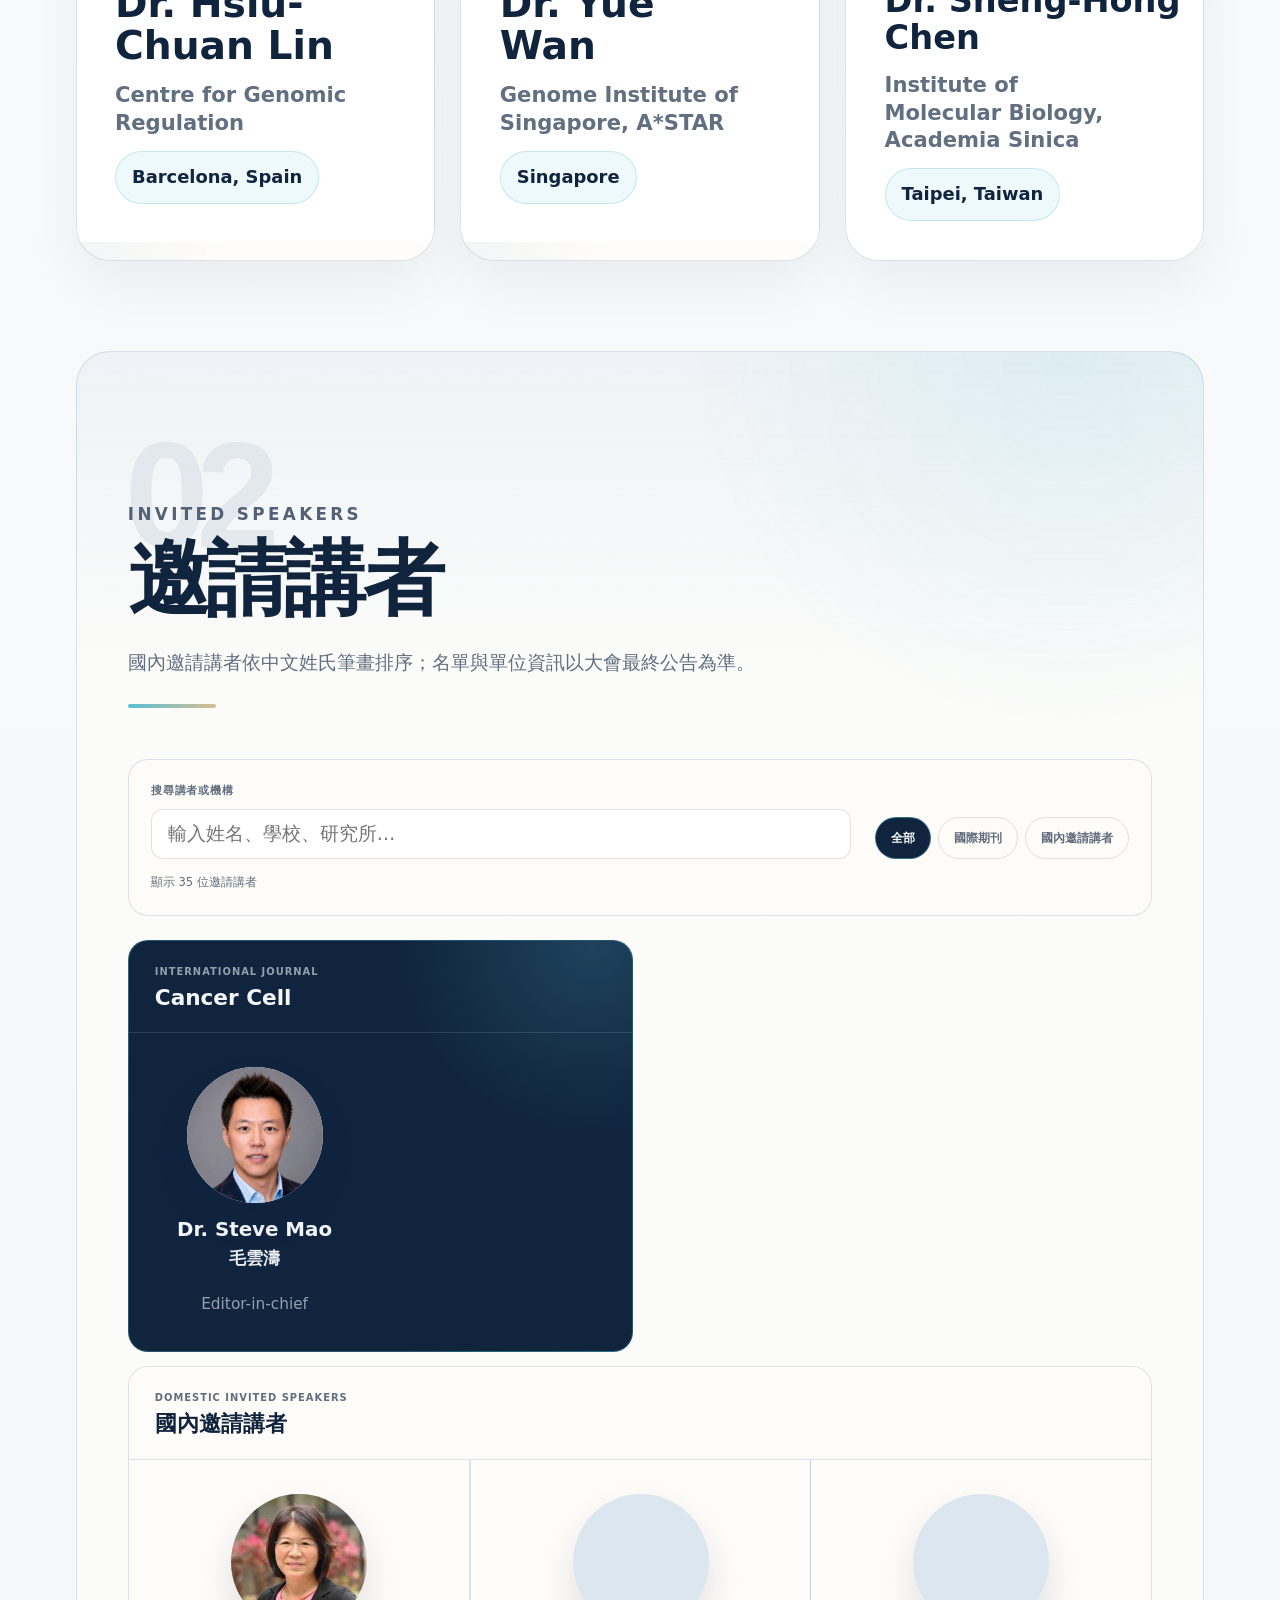
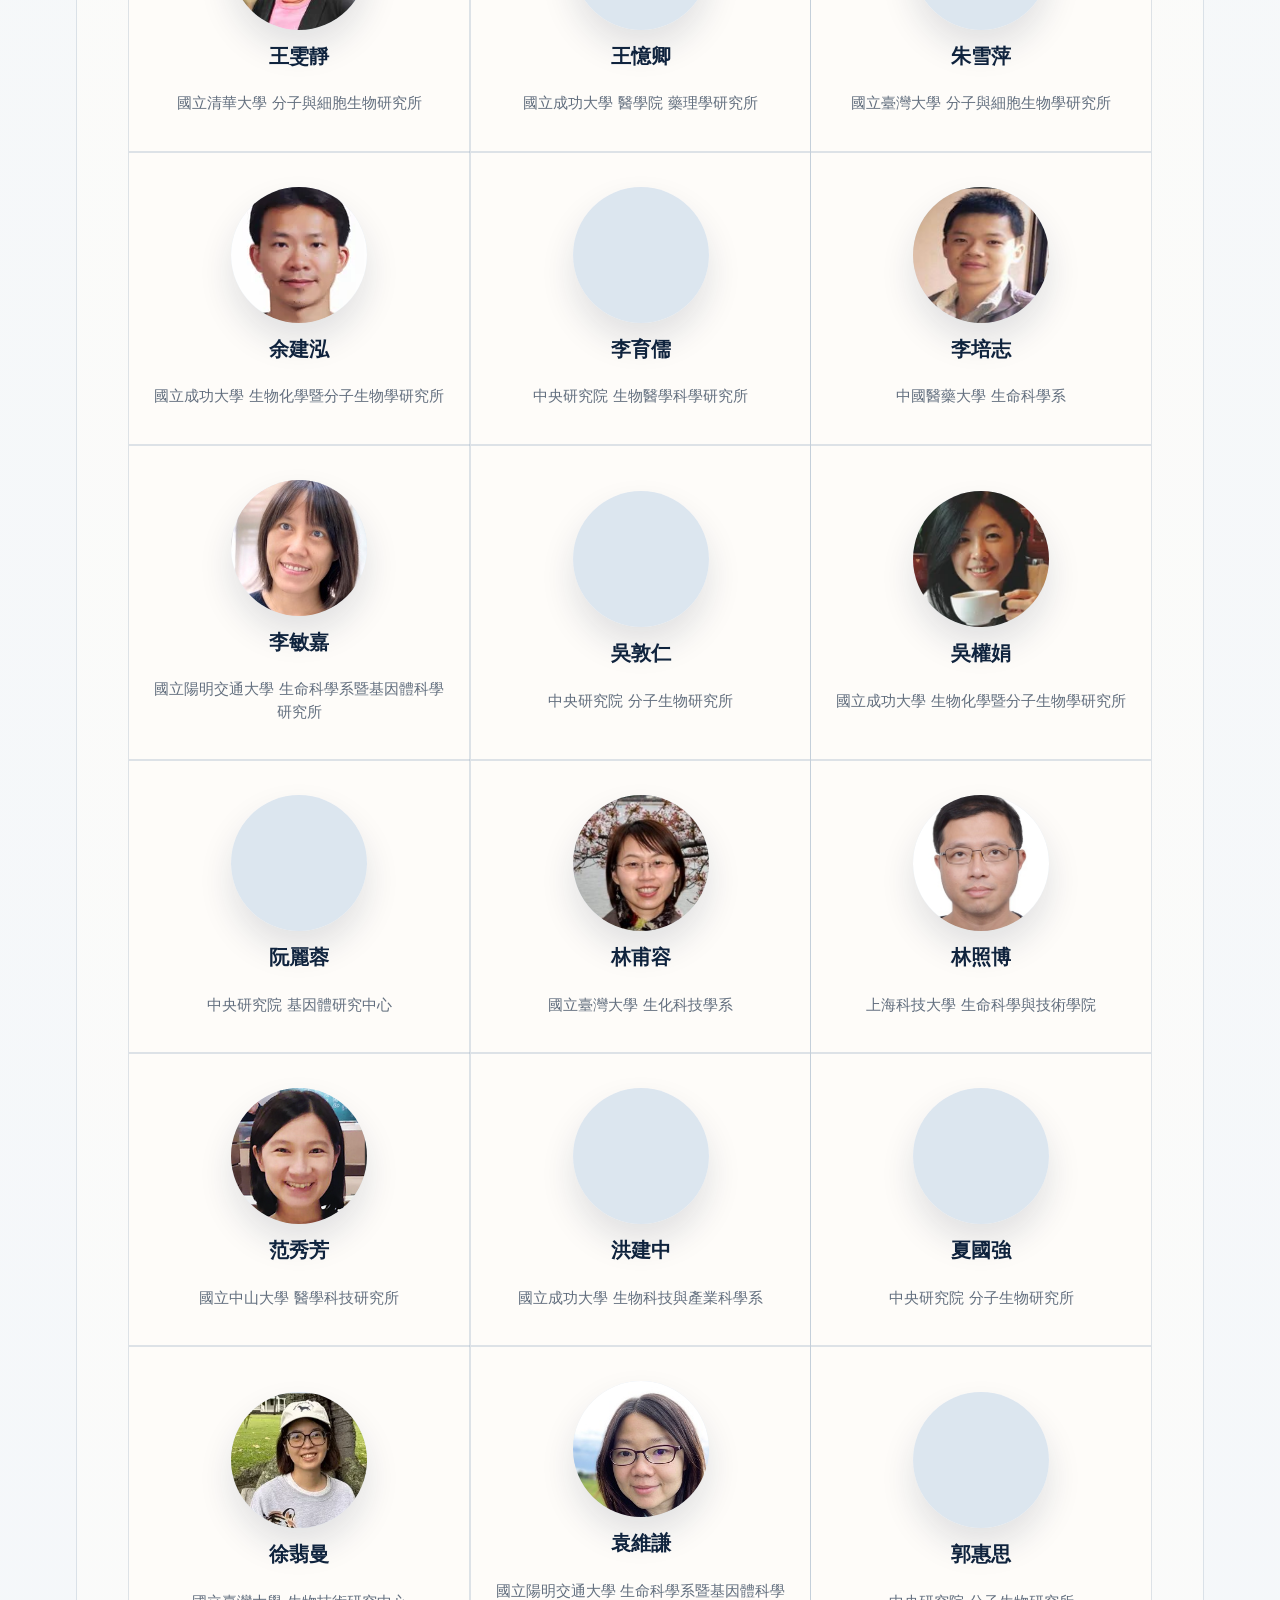
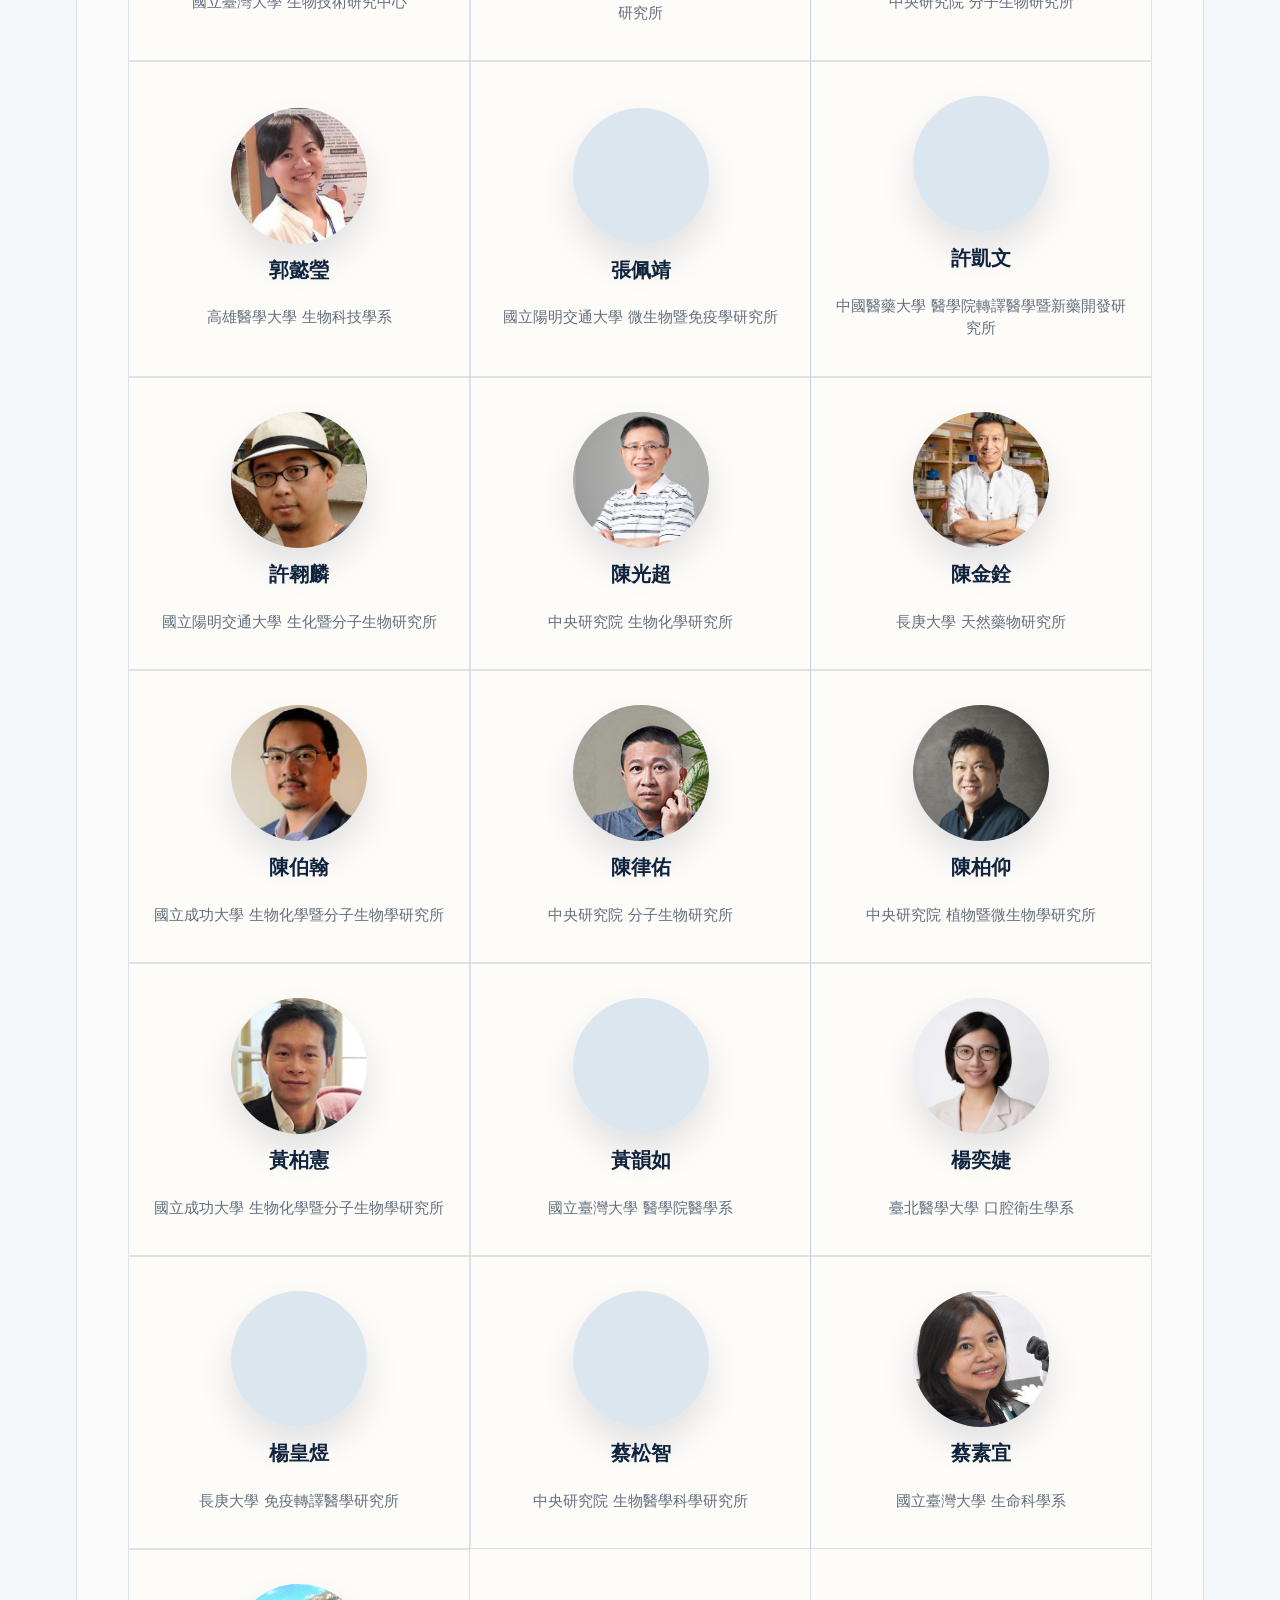
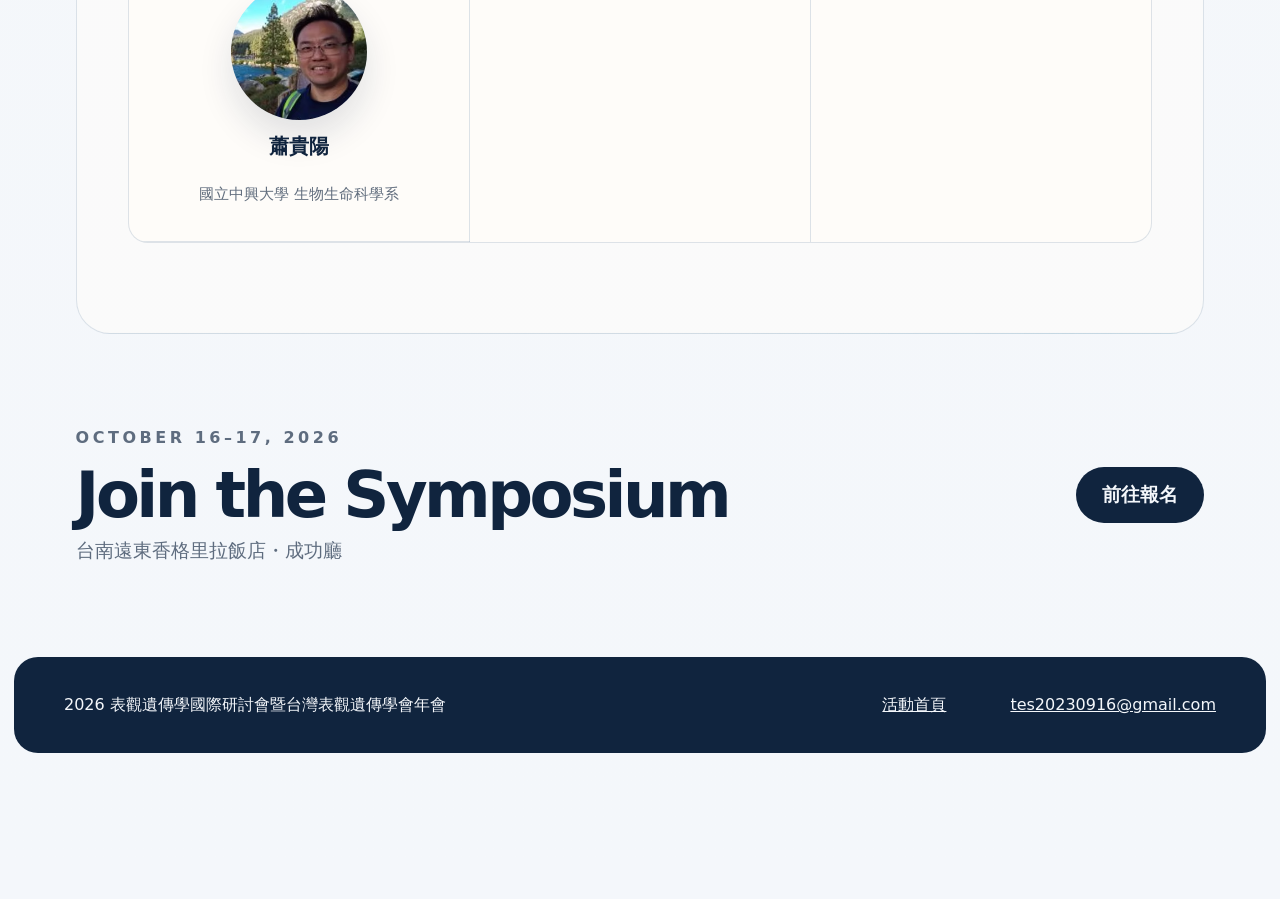
==== commit 25688b4c: "Remove unavailable speaker" ====
--- a/speakers.html
+++ b/speakers.html
@@ -157,7 +157,6 @@
               <div data-photo="assets/speakers/wu-chuan-chuan.webp" data-photo-position="50% 42%" data-photo-zoom="1.16" data-photo-shift-x="0%" data-photo-shift-y="8%"><strong>吳權娟</strong><span>國立成功大學 生物化學暨分子生物學研究所</span></div>
               <div data-photo="assets/speakers/juan-li-jung.jpeg" data-photo-position="47% 31%" data-photo-zoom="1.55" data-photo-shift-x="1%" data-photo-shift-y="16%"><strong>阮麗蓉</strong><span>中央研究院 基因體研究中心</span></div>
               <div data-photo="assets/speakers/lin-fu-jung.png" data-photo-position="50% 39%" data-photo-zoom="1.16" data-photo-shift-x="0%" data-photo-shift-y="8%"><strong>林甫容</strong><span>國立臺灣大學 生化科技學系</span></div>
-              <div data-photo="assets/speakers/lin-keng-hui.png" data-photo-position="54% 47%" data-photo-zoom="1.45" data-photo-shift-x="-2%" data-photo-shift-y="6%"><strong>林耿慧</strong><span>中央研究院 物理研究所</span></div>
               <div data-photo="assets/speakers/lin-chao-po.jpeg" data-photo-position="50% 28%" data-photo-zoom="1.06" data-photo-shift-x="0%" data-photo-shift-y="0%"><strong>林照博</strong><span>上海科技大學 生命科學與技術學院</span></div>
               <div data-photo="assets/speakers/fan-hsiu-fang-crop.png" data-photo-position="50% 50%" data-photo-zoom="1" data-photo-shift-x="0%" data-photo-shift-y="0%"><strong>范秀芳</strong><span>國立中山大學 醫學科技研究所</span></div>
               <div data-photo="assets/speakers/hung-chien-chung-crop.png" data-photo-position="50% 50%" data-photo-zoom="1" data-photo-shift-x="0%" data-photo-shift-y="0%"><strong>洪建中</strong><span>國立成功大學 生物科技與產業科學系</span></div>
